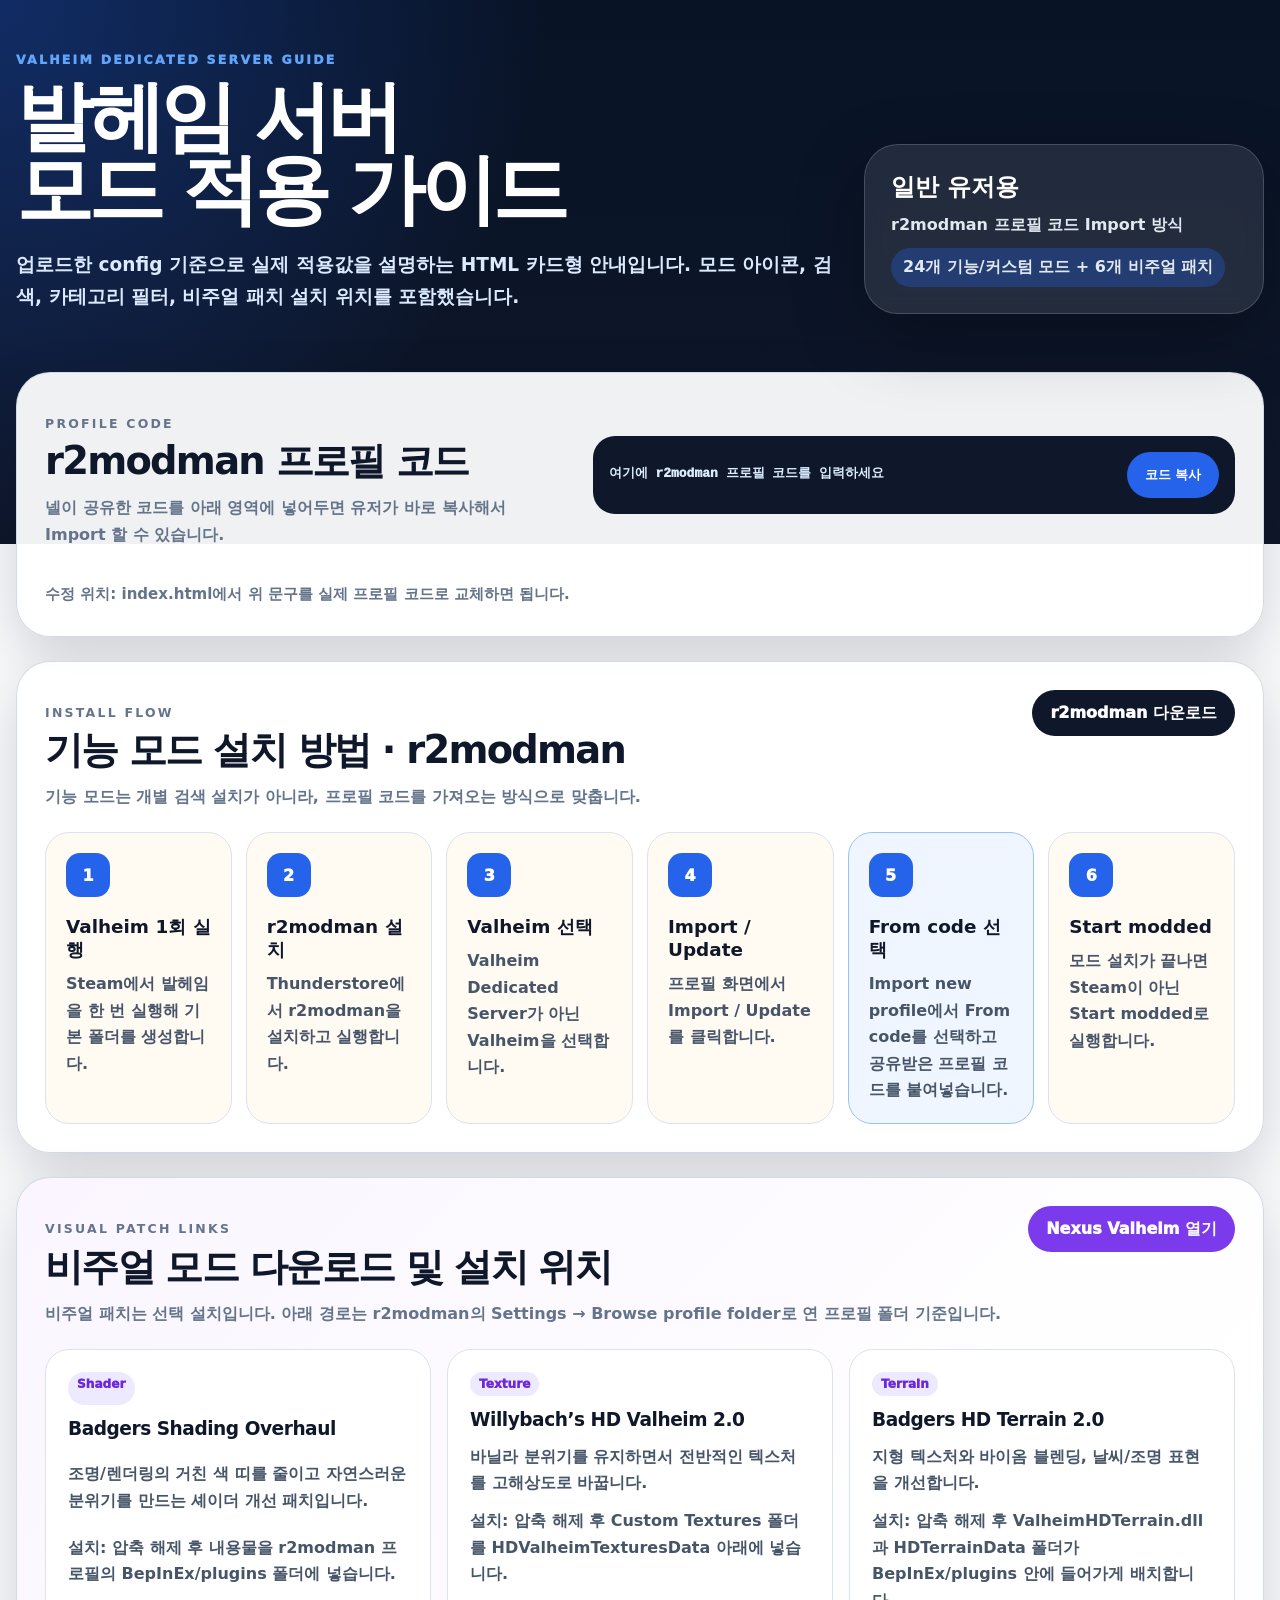
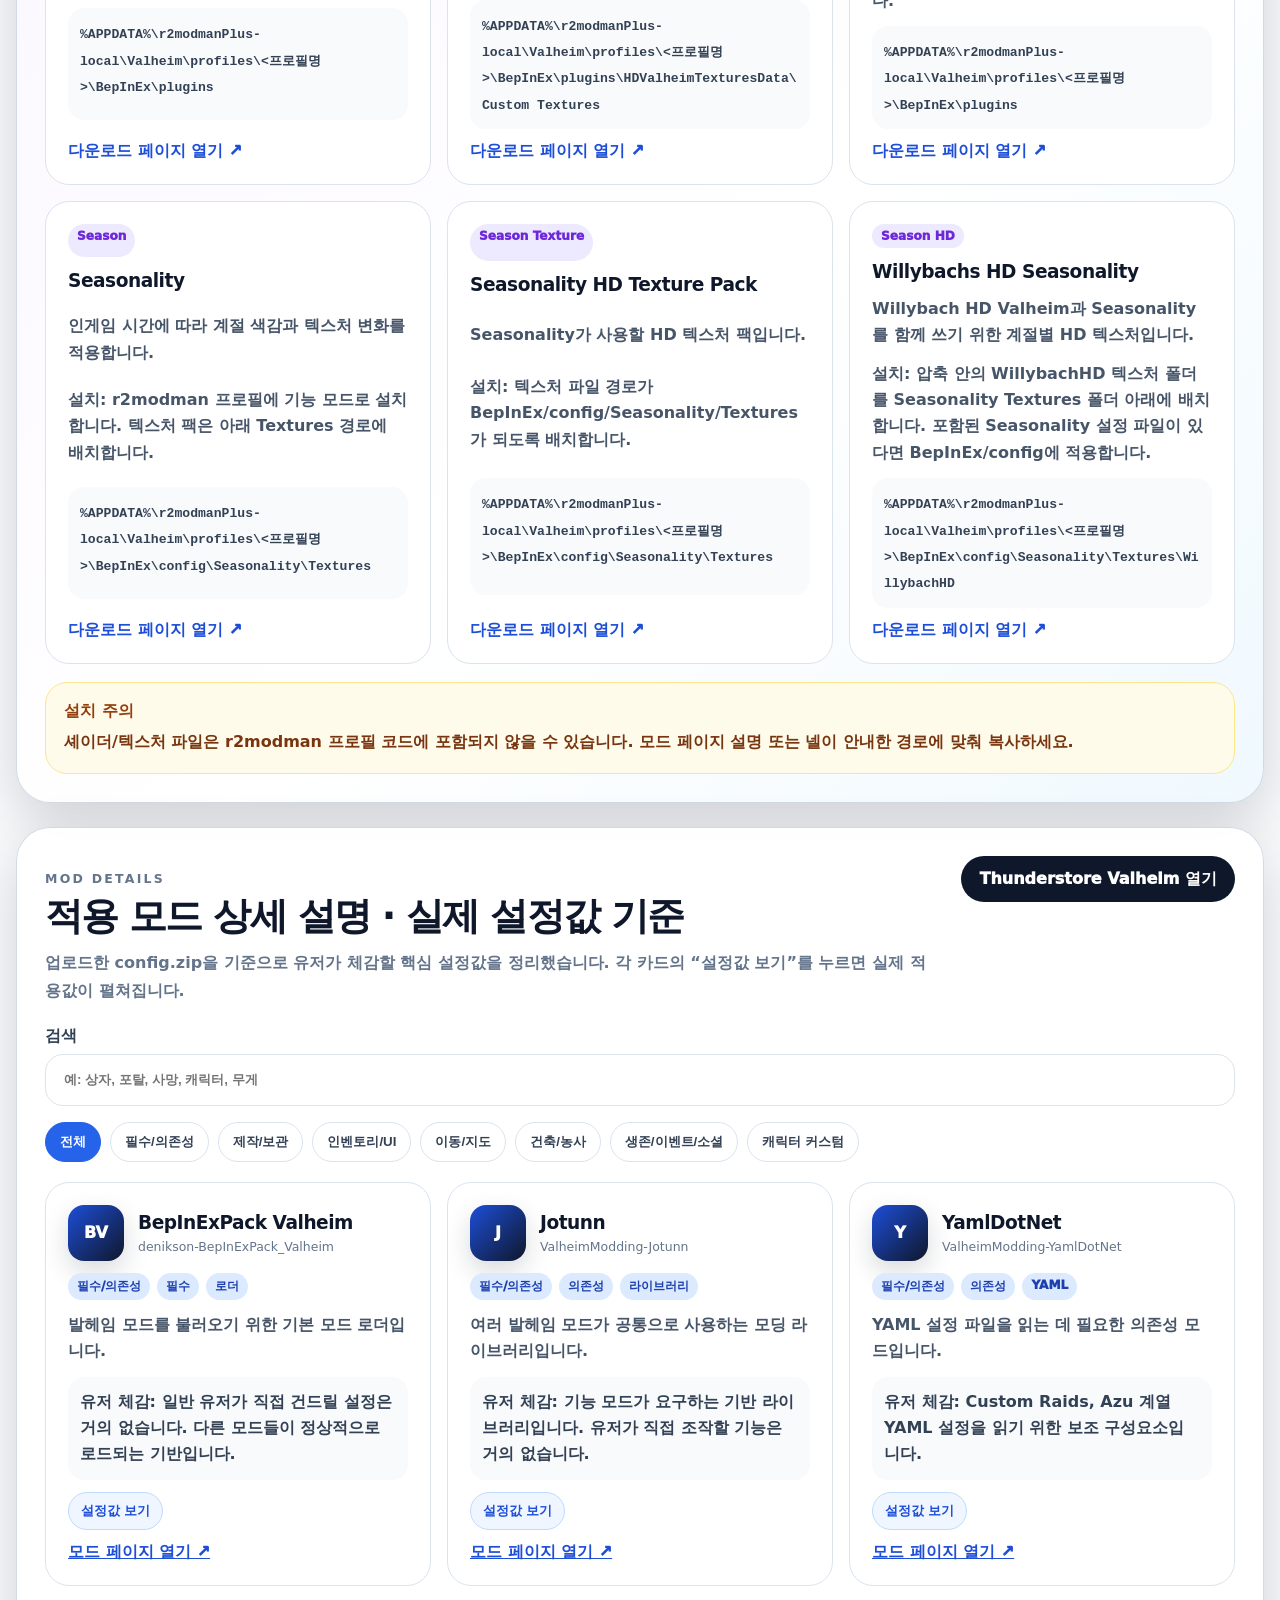
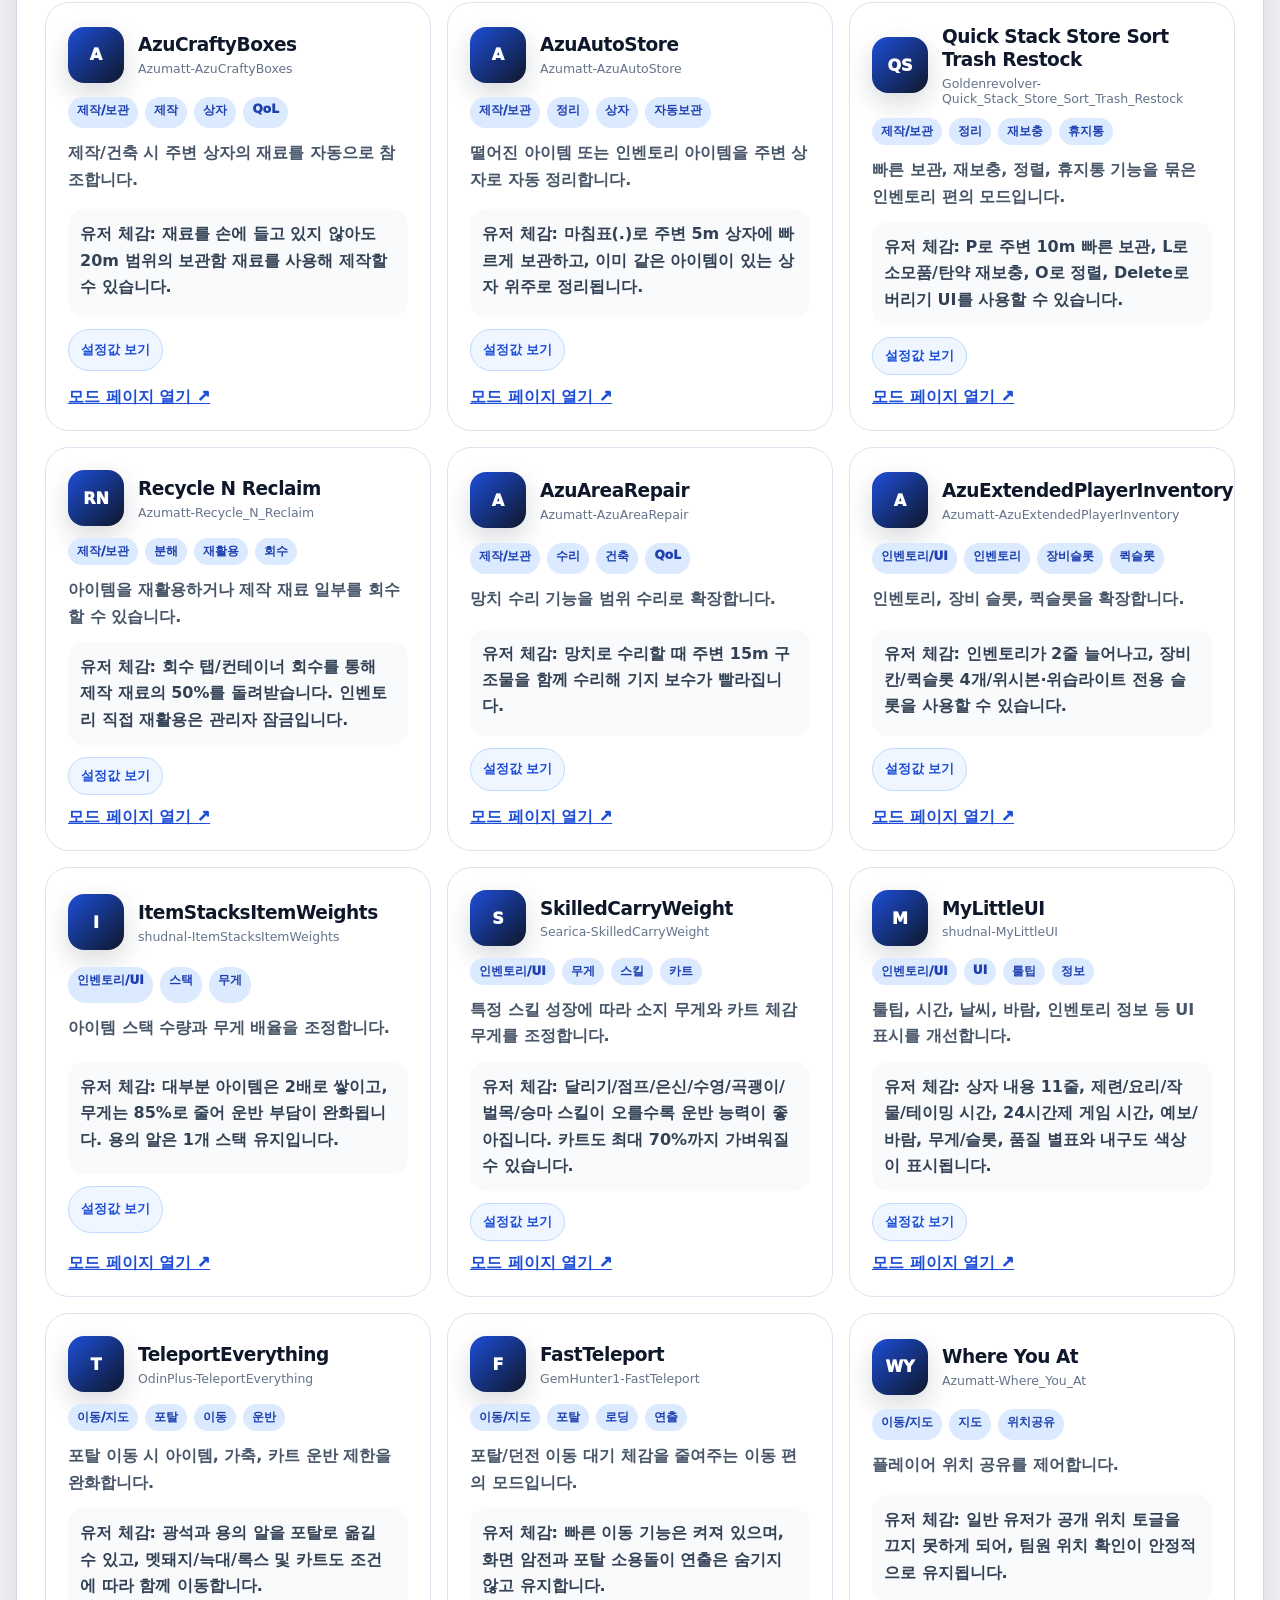
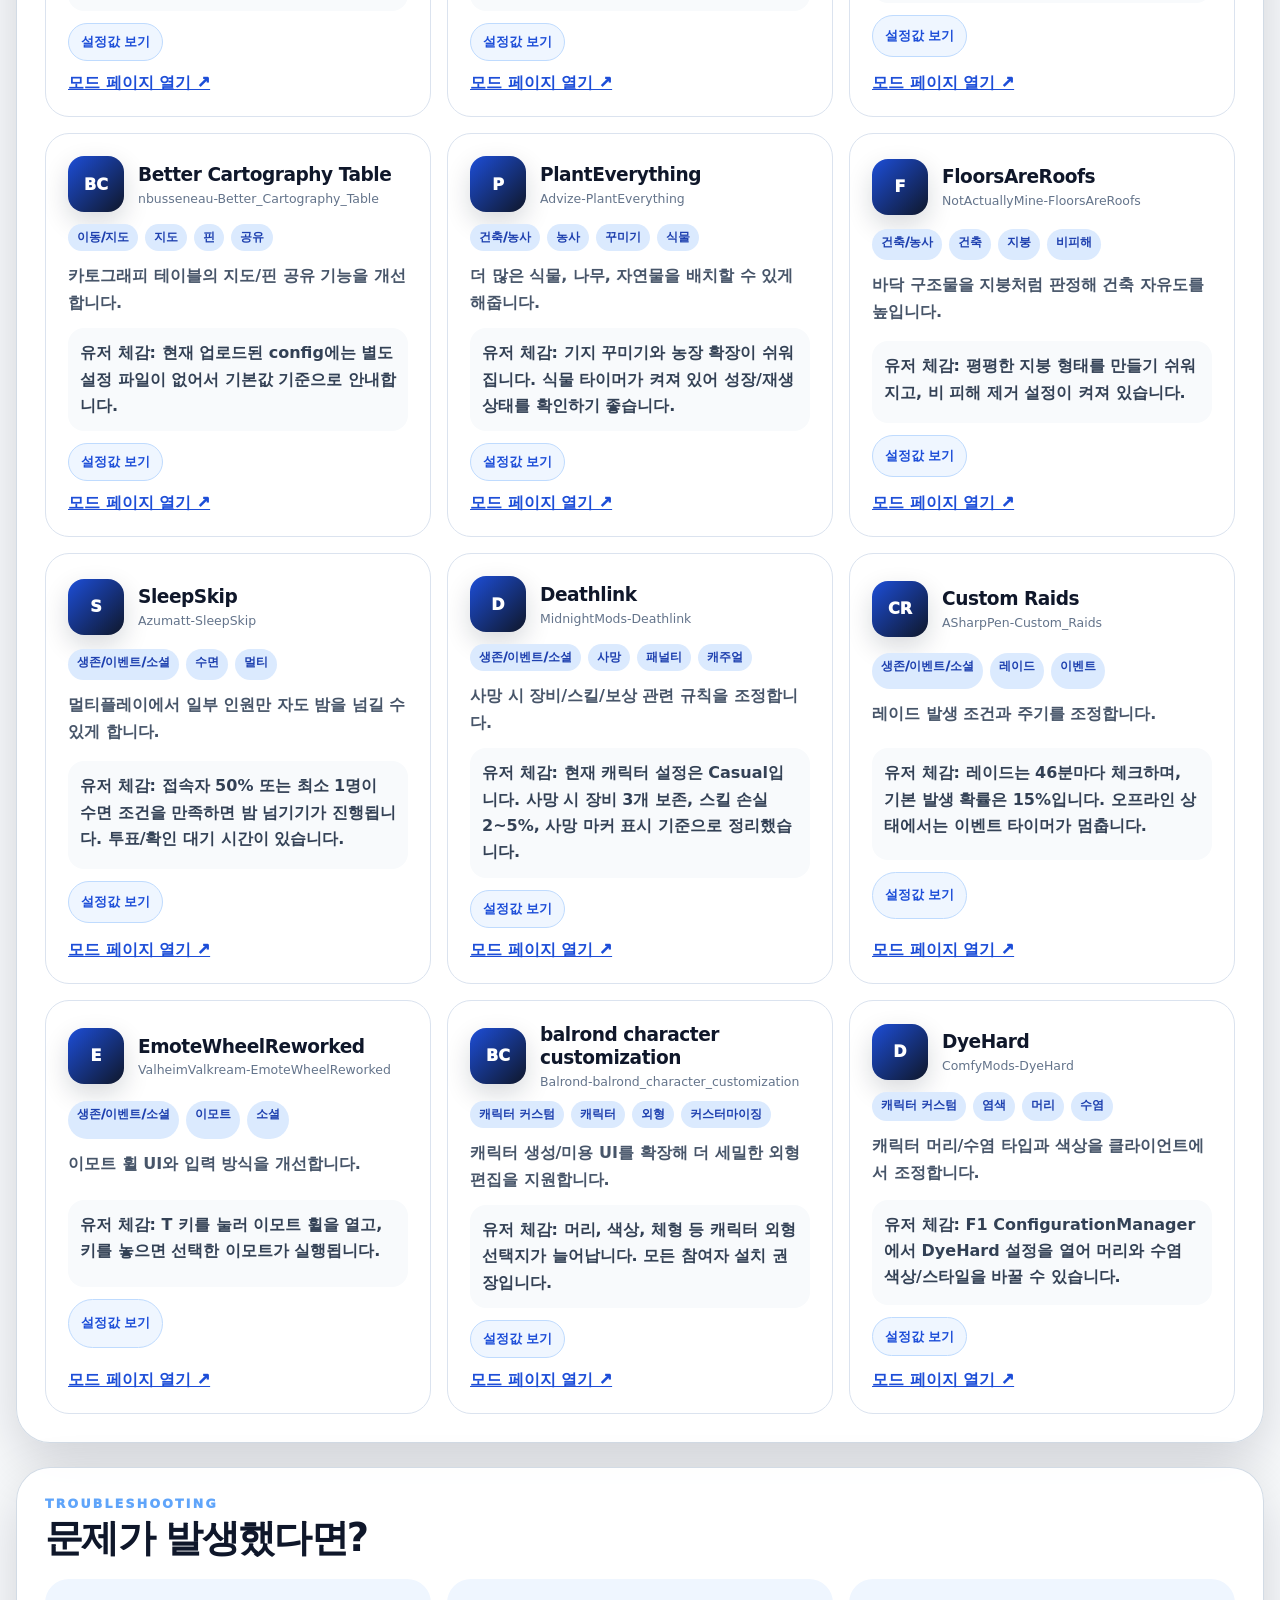
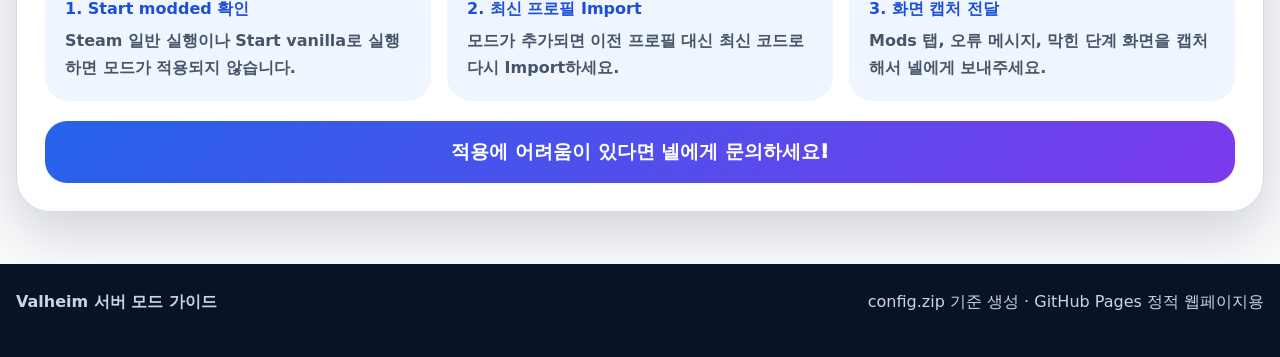
==== index.html @ 8ca9f3a4 "Add files via upload 모드 설명 내 아이콘 추가 + 실제 설정값 기반 설명 추가  비주얼 모드 추가 + 설명 수정" ====
<!doctype html>
<html lang="ko">
<head>
  <meta charset="utf-8" />
  <meta name="viewport" content="width=device-width, initial-scale=1" />
  <title>Valheim 서버 모드 가이드</title>
  <meta name="description" content="발헤임 서버 일반 유저용 r2modman 프로필 Import, 실제 설정값, 모드 설명 가이드" />
  <link rel="stylesheet" href="./styles.css?v=11" />
</head>
<body>
  <header class="hero">
    <div class="container hero__inner">
      <div>
        <p class="eyebrow">Valheim Dedicated Server Guide</p>
        <h1>발헤임 서버<br/>모드 적용 가이드</h1>
        <p class="hero__lead">업로드한 config 기준으로 실제 적용값을 설명하는 HTML 카드형 안내입니다. 모드 아이콘, 검색, 카테고리 필터, 비주얼 패치 설치 위치를 포함했습니다.</p>
      </div>
      <aside class="hero__panel">
        <strong>일반 유저용</strong>
        <span>r2modman 프로필 코드 Import 방식</span>
        <span class="hero__count">24개 기능/커스텀 모드 + 6개 비주얼 패치</span>
      </aside>
    </div>
  </header>

  <main class="container">
    <section class="profile-code section-card" id="profile">
      <div>
        <p class="section-kicker">Profile Code</p>
        <h2>r2modman 프로필 코드</h2>
        <p>넬이 공유한 코드를 아래 영역에 넣어두면 유저가 바로 복사해서 Import 할 수 있습니다.</p>
      </div>
      <div class="code-box">
        <code id="profileCode">여기에 r2modman 프로필 코드를 입력하세요</code>
        <button class="button" id="copyProfileCode" type="button">코드 복사</button>
      </div>
      <p class="hint">수정 위치: <strong>index.html</strong>에서 위 문구를 실제 프로필 코드로 교체하면 됩니다.</p>
    </section>

    <section class="section-card">
      <div class="section-head">
        <div>
          <p class="section-kicker">Install Flow</p>
          <h2>기능 모드 설치 방법 · r2modman</h2>
          <p>기능 모드는 개별 검색 설치가 아니라, 프로필 코드를 가져오는 방식으로 맞춥니다.</p>
        </div>
        <a class="button button--dark" href="https://thunderstore.io/package/ebkr/r2modman/" target="_blank" rel="noreferrer">r2modman 다운로드</a>
      </div>
      <div class="step-grid">
        <article class="step-card"><span>1</span><h3>Valheim 1회 실행</h3><p>Steam에서 발헤임을 한 번 실행해 기본 폴더를 생성합니다.</p></article>
        <article class="step-card"><span>2</span><h3>r2modman 설치</h3><p>Thunderstore에서 r2modman을 설치하고 실행합니다.</p></article>
        <article class="step-card"><span>3</span><h3>Valheim 선택</h3><p>Valheim Dedicated Server가 아닌 Valheim을 선택합니다.</p></article>
        <article class="step-card"><span>4</span><h3>Import / Update</h3><p>프로필 화면에서 Import / Update를 클릭합니다.</p></article>
        <article class="step-card step-card--accent"><span>5</span><h3>From code 선택</h3><p>Import new profile에서 From code를 선택하고 공유받은 프로필 코드를 붙여넣습니다.</p></article>
        <article class="step-card"><span>6</span><h3>Start modded</h3><p>모드 설치가 끝나면 Steam이 아닌 Start modded로 실행합니다.</p></article>
      </div>
    </section>

    <section class="section-card visual-section" id="visuals">
      <div class="section-head">
        <div>
          <p class="section-kicker">Visual Patch Links</p>
          <h2>비주얼 모드 다운로드 및 설치 위치</h2>
          <p>비주얼 패치는 선택 설치입니다. 아래 경로는 r2modman의 <strong>Settings → Browse profile folder</strong>로 연 프로필 폴더 기준입니다.</p>
        </div>
        <a class="button button--nexus" href="https://www.nexusmods.com/valheim" target="_blank" rel="noreferrer">Nexus Valheim 열기</a>
      </div>
      <div class="visual-grid" id="visualGrid"></div>
      <div class="notice">
        <strong>설치 주의</strong>
        <p>셰이더/텍스처 파일은 r2modman 프로필 코드에 포함되지 않을 수 있습니다. 모드 페이지 설명 또는 넬이 안내한 경로에 맞춰 복사하세요.</p>
      </div>
    </section>

    <section class="section-card" id="mods">
      <div class="section-head">
        <div>
          <p class="section-kicker">Mod Details</p>
          <h2>적용 모드 상세 설명 · 실제 설정값 기준</h2>
          <p>업로드한 config.zip을 기준으로 유저가 체감할 핵심 설정값을 정리했습니다. 각 카드의 “설정값 보기”를 누르면 실제 적용값이 펼쳐집니다.</p>
        </div>
        <a class="button button--dark" href="https://thunderstore.io/c/valheim/" target="_blank" rel="noreferrer">Thunderstore Valheim 열기</a>
      </div>

      <div class="toolbar">
        <label class="search">
          <span>검색</span>
          <input id="modSearch" type="search" placeholder="예: 상자, 포탈, 사망, 캐릭터, 무게" />
        </label>
        <div class="category-tabs" id="categoryTabs"></div>
      </div>

      <div class="mod-grid" id="modGrid"></div>
      <p class="empty" id="emptyState" hidden>검색 결과가 없습니다.</p>
    </section>

    <section class="section-card help-section">
      <div>
        <p class="section-kicker">Troubleshooting</p>
        <h2>문제가 발생했다면?</h2>
      </div>
      <div class="help-grid">
        <article><strong>1. Start modded 확인</strong><span>Steam 일반 실행이나 Start vanilla로 실행하면 모드가 적용되지 않습니다.</span></article>
        <article><strong>2. 최신 프로필 Import</strong><span>모드가 추가되면 이전 프로필 대신 최신 코드로 다시 Import하세요.</span></article>
        <article><strong>3. 화면 캡처 전달</strong><span>Mods 탭, 오류 메시지, 막힌 단계 화면을 캡처해서 넬에게 보내주세요.</span></article>
      </div>
      <p class="contact">적용에 어려움이 있다면 넬에게 문의하세요!</p>
    </section>
  </main>

  <footer class="footer">
    <div class="container">
      <strong>Valheim 서버 모드 가이드</strong>
      <span>config.zip 기준 생성 · GitHub Pages 정적 웹페이지용</span>
    </div>
  </footer>

  <script>
    window.VALHEIM_MODS = [
  {
    "id": "denikson-BepInExPack_Valheim",
    "display": "BepInExPack Valheim",
    "category": "필수/의존성",
    "tags": [
      "필수",
      "로더"
    ],
    "iconUrl": "https://gcdn.thunderstore.io/live/repository/icons/denikson-BepInExPack_Valheim-5.4.2333.png.128x128_q95.png",
    "link": "https://thunderstore.io/c/valheim/p/denikson/BepInExPack_Valheim/",
    "desc": "발헤임 모드를 불러오기 위한 기본 모드 로더입니다.",
    "effect": "일반 유저가 직접 건드릴 설정은 거의 없습니다. 다른 모드들이 정상적으로 로드되는 기반입니다.",
    "settings": [
      [
        "설정 출처",
        "BepInEx.cfg"
      ],
      [
        "로그",
        "콘솔/디스크 로그 활성화"
      ],
      [
        "유저 안내",
        "프로필에 포함되어 있으면 별도 조작 불필요"
      ]
    ]
  },
  {
    "id": "ValheimModding-Jotunn",
    "display": "Jotunn",
    "category": "필수/의존성",
    "tags": [
      "의존성",
      "라이브러리"
    ],
    "iconUrl": "https://gcdn.thunderstore.io/live/repository/icons/ValheimModding-Jotunn-2.24.3.png.128x128_q95.png",
    "link": "https://thunderstore.io/c/valheim/p/ValheimModding/Jotunn/",
    "desc": "여러 발헤임 모드가 공통으로 사용하는 모딩 라이브러리입니다.",
    "effect": "기능 모드가 요구하는 기반 라이브러리입니다. 유저가 직접 조작할 기능은 거의 없습니다.",
    "settings": [
      [
        "설정 출처",
        "별도 주요 설정 없음"
      ],
      [
        "유저 안내",
        "프로필에 포함되어 있으면 그대로 유지"
      ]
    ]
  },
  {
    "id": "ValheimModding-YamlDotNet",
    "display": "YamlDotNet",
    "category": "필수/의존성",
    "tags": [
      "의존성",
      "YAML"
    ],
    "iconUrl": "https://gcdn.thunderstore.io/live/repository/icons/ValheimModding-YamlDotNet-16.3.1.png.128x128_q95.png",
    "link": "https://thunderstore.io/c/valheim/p/ValheimModding/YamlDotNet/",
    "desc": "YAML 설정 파일을 읽는 데 필요한 의존성 모드입니다.",
    "effect": "Custom Raids, Azu 계열 YAML 설정을 읽기 위한 보조 구성요소입니다.",
    "settings": [
      [
        "설정 출처",
        "별도 주요 설정 없음"
      ],
      [
        "유저 안내",
        "삭제하면 YAML 기반 모드가 깨질 수 있음"
      ]
    ]
  },
  {
    "id": "Azumatt-AzuCraftyBoxes",
    "display": "AzuCraftyBoxes",
    "category": "제작/보관",
    "tags": [
      "제작",
      "상자",
      "QoL"
    ],
    "iconUrl": "https://gcdn.thunderstore.io/live/repository/icons/Azumatt-AzuCraftyBoxes-1.8.14.png.128x128_q95.png",
    "link": "https://thunderstore.io/c/valheim/p/Azumatt/AzuCraftyBoxes/",
    "desc": "제작/건축 시 주변 상자의 재료를 자동으로 참조합니다.",
    "effect": "재료를 손에 들고 있지 않아도 20m 범위의 보관함 재료를 사용해 제작할 수 있습니다.",
    "settings": [
      [
        "설정 출처",
        "Azumatt.AzuCraftyBoxes.cfg / .yml"
      ],
      [
        "서버 설정 잠금",
        "On"
      ],
      [
        "모드 활성화",
        "On"
      ],
      [
        "상자 참조 범위",
        "Container Range = 20"
      ],
      [
        "재료 1개 남기기",
        "Leave One Item = On"
      ],
      [
        "재료 끌어오기 방지 토글",
        "Alt + O"
      ],
      [
        "Fill All 보조키",
        "LeftShift"
      ]
    ]
  },
  {
    "id": "Azumatt-AzuAutoStore",
    "display": "AzuAutoStore",
    "category": "제작/보관",
    "tags": [
      "정리",
      "상자",
      "자동보관"
    ],
    "iconUrl": "https://gcdn.thunderstore.io/live/repository/icons/Azumatt-AzuAutoStore-3.0.14.png.128x128_q95.png",
    "link": "https://thunderstore.io/c/valheim/p/Azumatt/AzuAutoStore/",
    "desc": "떨어진 아이템 또는 인벤토리 아이템을 주변 상자로 자동 정리합니다.",
    "effect": "마침표(.)로 주변 5m 상자에 빠르게 보관하고, 이미 같은 아이템이 있는 상자 위주로 정리됩니다.",
    "settings": [
      [
        "설정 출처",
        "Azumatt.AzuAutoStore.cfg / .yml"
      ],
      [
        "서버 설정 잠금",
        "On"
      ],
      [
        "드롭 아이템 자동 수집",
        "Chests Pickup From Ground = On"
      ],
      [
        "기존 아이템 있는 상자 기준",
        "Must Have Existing Item To Pull = On"
      ],
      [
        "수동 보관 범위",
        "Player Range = 5"
      ],
      [
        "기본 상자 범위",
        "Fallback Range = 10"
      ],
      [
        "핫바/퀵슬롯 제외",
        "둘 다 On"
      ],
      [
        "자동 체크 주기",
        "10초"
      ],
      [
        "전체 보관 단축키",
        "Period(.)"
      ],
      [
        "단일 아이템 보관",
        "Mouse2"
      ],
      [
        "보관 일시정지",
        "Shift + Period"
      ],
      [
        "상자 검색 보조키",
        "Y"
      ],
      [
        "즐겨찾기 보조키",
        "Z"
      ]
    ]
  },
  {
    "id": "Goldenrevolver-Quick_Stack_Store_Sort_Trash_Restock",
    "display": "Quick Stack Store Sort Trash Restock",
    "category": "제작/보관",
    "tags": [
      "정리",
      "재보충",
      "휴지통"
    ],
    "link": "https://thunderstore.io/c/valheim/p/Goldenrevolver/Quick_Stack_Store_Sort_Trash_Restock/",
    "desc": "빠른 보관, 재보충, 정렬, 휴지통 기능을 묶은 인벤토리 편의 모드입니다.",
    "effect": "P로 주변 10m 빠른 보관, L로 소모품/탄약 재보충, O로 정렬, Delete로 버리기 UI를 사용할 수 있습니다.",
    "settings": [
      [
        "설정 출처",
        "goldenrevolver.quick_stack_store.cfg"
      ],
      [
        "빠른 보관 범위",
        "QuickStackToNearbyRange = 10"
      ],
      [
        "빠른 보관 단축키",
        "P"
      ],
      [
        "핫바 보관 제외",
        "QuickStackIncludesHotkeyBar = false"
      ],
      [
        "재보충 범위",
        "RestockFromNearbyRange = 10"
      ],
      [
        "재보충 단축키",
        "L"
      ],
      [
        "재보충 대상",
        "탄약/소모품만"
      ],
      [
        "정렬 단축키",
        "O"
      ],
      [
        "정렬 기준",
        "Type / 오름차순"
      ],
      [
        "휴지통 UI",
        "On"
      ],
      [
        "휴지통 키",
        "Delete"
      ],
      [
        "Quick Trash 확인창",
        "On"
      ]
    ]
  },
  {
    "id": "Azumatt-Recycle_N_Reclaim",
    "display": "Recycle N Reclaim",
    "category": "제작/보관",
    "tags": [
      "분해",
      "재활용",
      "회수"
    ],
    "iconUrl": "https://gcdn.thunderstore.io/live/repository/icons/Azumatt-Recycle_N_Reclaim-1.3.14.png.128x128_q95.png",
    "link": "https://thunderstore.io/c/valheim/p/Azumatt/Recycle_N_Reclaim/",
    "desc": "아이템을 재활용하거나 제작 재료 일부를 회수할 수 있습니다.",
    "effect": "회수 탭/컨테이너 회수를 통해 제작 재료의 50%를 돌려받습니다. 인벤토리 직접 재활용은 관리자 잠금입니다.",
    "settings": [
      [
        "설정 출처",
        "Azumatt.Recycle_N_Reclaim.cfg / ExcludeLists.yml"
      ],
      [
        "인벤토리 재활용",
        "Enabled = On / Lock to Admin = On"
      ],
      [
        "회수율",
        "RecyclingRate = 0.5"
      ],
      [
        "정확한 제작대 필요",
        "RequireExactCraftingStationForRecycling = On"
      ],
      [
        "알 수 없는 레시피 회수",
        "Off"
      ],
      [
        "최소 1개 자원 반환",
        "On"
      ],
      [
        "장비/핫바 보호",
        "Hide equipped items / Ignore hotbar = On"
      ],
      [
        "되돌리기",
        "Ctrl + Z, 20초"
      ]
    ]
  },
  {
    "id": "Azumatt-AzuAreaRepair",
    "display": "AzuAreaRepair",
    "category": "제작/보관",
    "tags": [
      "수리",
      "건축",
      "QoL"
    ],
    "iconUrl": "https://gcdn.thunderstore.io/live/repository/icons/Azumatt-AzuAreaRepair-1.1.6.png.128x128_q95.png",
    "link": "https://thunderstore.io/c/valheim/p/Azumatt/AzuAreaRepair/",
    "desc": "망치 수리 기능을 범위 수리로 확장합니다.",
    "effect": "망치로 수리할 때 주변 15m 구조물을 함께 수리해 기지 보수가 빨라집니다.",
    "settings": [
      [
        "설정 출처",
        "Azumatt.AzuAreaRepair.cfg"
      ],
      [
        "서버 설정 잠금",
        "On"
      ],
      [
        "범위 수리",
        "On"
      ],
      [
        "수리 반경",
        "15m"
      ]
    ]
  },
  {
    "id": "Azumatt-AzuExtendedPlayerInventory",
    "display": "AzuExtendedPlayerInventory",
    "category": "인벤토리/UI",
    "tags": [
      "인벤토리",
      "장비슬롯",
      "퀵슬롯"
    ],
    "iconUrl": "https://gcdn.thunderstore.io/live/repository/icons/Azumatt-AzuExtendedPlayerInventory-2.4.1.png.128x128_q95.png",
    "link": "https://thunderstore.io/c/valheim/p/Azumatt/AzuExtendedPlayerInventory/",
    "desc": "인벤토리, 장비 슬롯, 퀵슬롯을 확장합니다.",
    "effect": "인벤토리가 2줄 늘어나고, 장비칸/퀵슬롯 4개/위시본·위습라이트 전용 슬롯을 사용할 수 있습니다.",
    "settings": [
      [
        "설정 출처",
        "Azumatt.AzuExtendedPlayerInventory.cfg"
      ],
      [
        "추가 인벤토리 줄",
        "2줄"
      ],
      [
        "장비 전용 행",
        "On"
      ],
      [
        "장비 별도 패널",
        "On"
      ],
      [
        "자동 장착",
        "On"
      ],
      [
        "퀵슬롯",
        "4개 / HUD 표시 On"
      ],
      [
        "위시본 슬롯",
        "On"
      ],
      [
        "데미스터 슬롯",
        "On"
      ],
      [
        "퀵슬롯 키",
        "Alt+Z, Alt+X, Alt+C, Alt+V"
      ]
    ]
  },
  {
    "id": "shudnal-ItemStacksItemWeights",
    "display": "ItemStacksItemWeights",
    "category": "인벤토리/UI",
    "tags": [
      "스택",
      "무게"
    ],
    "link": "https://thunderstore.io/c/valheim/p/shudnal/ItemStacksItemWeights/",
    "desc": "아이템 스택 수량과 무게 배율을 조정합니다.",
    "effect": "대부분 아이템은 2배로 쌓이고, 무게는 85%로 줄어 운반 부담이 완화됩니다. 용의 알은 1개 스택 유지입니다.",
    "settings": [
      [
        "설정 출처",
        "shudnal.ItemStacksItemWeights.cfg / .yml"
      ],
      [
        "서버 설정 잠금",
        "true"
      ],
      [
        "전역 스택 배율",
        "2배"
      ],
      [
        "전역 무게 배율",
        "0.85배"
      ],
      [
        "용의 알 스택",
        "1개 유지"
      ],
      [
        "원래 스택 보기",
        "LeftAlt"
      ]
    ]
  },
  {
    "id": "Searica-SkilledCarryWeight",
    "display": "SkilledCarryWeight",
    "category": "인벤토리/UI",
    "tags": [
      "무게",
      "스킬",
      "카트"
    ],
    "link": "https://thunderstore.io/c/valheim/p/Searica/SkilledCarryWeight/",
    "desc": "특정 스킬 성장에 따라 소지 무게와 카트 체감 무게를 조정합니다.",
    "effect": "달리기/점프/은신/수영/곡괭이/벌목/승마 스킬이 오를수록 운반 능력이 좋아집니다. 카트도 최대 70%까지 가벼워질 수 있습니다.",
    "settings": [
      [
        "설정 출처",
        "Searica.Valheim.SkilledCarryWeight.cfg"
      ],
      [
        "적용 스킬",
        "Jump, Pickaxes, Ride, Run, Sneak, Swim, WoodCutting"
      ],
      [
        "스킬 계수",
        "0.25"
      ],
      [
        "카트 무게 영향",
        "On"
      ],
      [
        "카트 최대 감소",
        "70%"
      ],
      [
        "카트 최소 기준 무게",
        "300"
      ],
      [
        "Quick Cart 키",
        "G"
      ],
      [
        "카트 부착 거리",
        "5m"
      ]
    ]
  },
  {
    "id": "shudnal-MyLittleUI",
    "display": "MyLittleUI",
    "category": "인벤토리/UI",
    "tags": [
      "UI",
      "툴팁",
      "정보"
    ],
    "link": "https://thunderstore.io/c/valheim/p/shudnal/MyLittleUI/",
    "desc": "툴팁, 시간, 날씨, 바람, 인벤토리 정보 등 UI 표시를 개선합니다.",
    "effect": "상자 내용 11줄, 제련/요리/작물/테이밍 시간, 24시간제 게임 시간, 예보/바람, 무게/슬롯, 품질 별표와 내구도 색상이 표시됩니다.",
    "settings": [
      [
        "설정 출처",
        "shudnal.MyLittleUI.cfg"
      ],
      [
        "서버 설정 잠금",
        "true"
      ],
      [
        "상자 이름/내용 표시",
        "On / 11줄"
      ],
      [
        "제련기 정보",
        "예상 시간, 연료, 대기열 표시"
      ],
      [
        "작물/벌통/요리/테이밍",
        "진행 정보 표시"
      ],
      [
        "시간 표시",
        "게임 시간 24h"
      ],
      [
        "예보/바람 표시",
        "On"
      ],
      [
        "인벤토리 정보",
        "현재 무게/슬롯 표시"
      ],
      [
        "아이템 품질",
        "★ 표시"
      ],
      [
        "수리",
        "홀드 수리 On"
      ]
    ]
  },
  {
    "id": "OdinPlus-TeleportEverything",
    "display": "TeleportEverything",
    "category": "이동/지도",
    "tags": [
      "포탈",
      "이동",
      "운반"
    ],
    "link": "https://thunderstore.io/c/valheim/p/OdinPlus/TeleportEverything/",
    "desc": "포탈 이동 시 아이템, 가축, 카트 운반 제한을 완화합니다.",
    "effect": "광석과 용의 알을 포탈로 옮길 수 있고, 멧돼지/늑대/록스 및 카트도 조건에 따라 함께 이동합니다.",
    "settings": [
      [
        "설정 출처",
        "com.kpro.TeleportEverything.cfg"
      ],
      [
        "모드 활성화",
        "true"
      ],
      [
        "서버 설정 강제",
        "true"
      ],
      [
        "포탈 활성 범위",
        "5m"
      ],
      [
        "운반 탐색 반경",
        "10m"
      ],
      [
        "운반 대상",
        "멧돼지, 늑대, 록스"
      ],
      [
        "카트 이동",
        "Enabled"
      ],
      [
        "광석 이동",
        "true"
      ],
      [
        "용의 알 이동",
        "true"
      ],
      [
        "운반 비용",
        "10 / 용의 알은 비용 제외"
      ]
    ]
  },
  {
    "id": "GemHunter1-FastTeleport",
    "display": "FastTeleport",
    "category": "이동/지도",
    "tags": [
      "포탈",
      "로딩",
      "연출"
    ],
    "link": "https://thunderstore.io/c/valheim/p/GemHunter1/FastTeleport/",
    "desc": "포탈/던전 이동 대기 체감을 줄여주는 이동 편의 모드입니다.",
    "effect": "빠른 이동 기능은 켜져 있으며, 화면 암전과 포탈 소용돌이 연출은 숨기지 않고 유지합니다.",
    "settings": [
      [
        "설정 출처",
        "GemHunter1.FastTeleport.cfg"
      ],
      [
        "모드 활성화",
        "true"
      ],
      [
        "카메라 암전 제거",
        "false"
      ],
      [
        "포탈 소용돌이 숨김",
        "false"
      ]
    ]
  },
  {
    "id": "Azumatt-Where_You_At",
    "display": "Where You At",
    "category": "이동/지도",
    "tags": [
      "지도",
      "위치공유"
    ],
    "link": "https://thunderstore.io/c/valheim/p/Azumatt/Where_You_At/",
    "desc": "플레이어 위치 공유를 제어합니다.",
    "effect": "일반 유저가 공개 위치 토글을 끄지 못하게 되어, 팀원 위치 확인이 안정적으로 유지됩니다.",
    "settings": [
      [
        "설정 출처",
        "Azumatt.WhereYouAt.cfg"
      ],
      [
        "서버 설정 잠금",
        "On"
      ],
      [
        "공개 토글 방지",
        "On"
      ],
      [
        "관리자 예외",
        "On"
      ],
      [
        "와드 안에서 끄기",
        "Off"
      ]
    ]
  },
  {
    "id": "nbusseneau-Better_Cartography_Table",
    "display": "Better Cartography Table",
    "category": "이동/지도",
    "tags": [
      "지도",
      "핀",
      "공유"
    ],
    "link": "https://thunderstore.io/c/valheim/p/nbusseneau/Better_Cartography_Table/",
    "desc": "카토그래피 테이블의 지도/핀 공유 기능을 개선합니다.",
    "effect": "현재 업로드된 config에는 별도 설정 파일이 없어서 기본값 기준으로 안내합니다.",
    "settings": [
      [
        "설정 출처",
        "config.zip에 별도 파일 없음"
      ],
      [
        "적용 방식",
        "프로필 포함 / 기본 설정 사용"
      ],
      [
        "유저 안내",
        "지도 공유 관련 기능은 서버에서 테스트 후 필요 시 설정 추가"
      ]
    ]
  },
  {
    "id": "Advize-PlantEverything",
    "display": "PlantEverything",
    "category": "건축/농사",
    "tags": [
      "농사",
      "꾸미기",
      "식물"
    ],
    "link": "https://thunderstore.io/c/valheim/p/Advize/PlantEverything/",
    "desc": "더 많은 식물, 나무, 자연물을 배치할 수 있게 해줍니다.",
    "effect": "기지 꾸미기와 농장 확장이 쉬워집니다. 식물 타이머가 켜져 있어 성장/재생 상태를 확인하기 좋습니다.",
    "settings": [
      [
        "설정 출처",
        "advize.PlantEverything.cfg"
      ],
      [
        "서버 설정 잠금",
        "true"
      ],
      [
        "기타 식물/잔해",
        "EnableMiscFlora = true / EnableDebris = true"
      ],
      [
        "추가 자원",
        "false"
      ],
      [
        "어디든 설치",
        "false"
      ],
      [
        "바이옴 강제",
        "EnforceBiomes = false / Vanilla = true"
      ],
      [
        "보호 필요",
        "PlantsRequireShielding = true"
      ],
      [
        "적 공격 대상",
        "Crops/Pieces = true"
      ],
      [
        "타이머 표시",
        "Pickable/Plant Timers = true"
      ],
      [
        "작물 성장 시간",
        "4000~5000초"
      ],
      [
        "나무 성장 시간",
        "대부분 3000초"
      ]
    ]
  },
  {
    "id": "NotActuallyMine-FloorsAreRoofs",
    "display": "FloorsAreRoofs",
    "category": "건축/농사",
    "tags": [
      "건축",
      "지붕",
      "비피해"
    ],
    "link": "https://thunderstore.io/c/valheim/p/NotActuallyMine/FloorsAreRoofs/",
    "desc": "바닥 구조물을 지붕처럼 판정해 건축 자유도를 높입니다.",
    "effect": "평평한 지붕 형태를 만들기 쉬워지고, 비 피해 제거 설정이 켜져 있습니다.",
    "settings": [
      [
        "설정 출처",
        "bonesbro.val.floorsareroofs.cfg"
      ],
      [
        "비 피해 제거",
        "RemoveRainDamage = true"
      ]
    ]
  },
  {
    "id": "Azumatt-SleepSkip",
    "display": "SleepSkip",
    "category": "생존/이벤트/소셜",
    "tags": [
      "수면",
      "멀티"
    ],
    "link": "https://thunderstore.io/c/valheim/p/Azumatt/SleepSkip/",
    "desc": "멀티플레이에서 일부 인원만 자도 밤을 넘길 수 있게 합니다.",
    "effect": "접속자 50% 또는 최소 1명이 수면 조건을 만족하면 밤 넘기기가 진행됩니다. 투표/확인 대기 시간이 있습니다.",
    "settings": [
      [
        "설정 출처",
        "Azumatt.SleepSkip.cfg"
      ],
      [
        "서버 설정 잠금",
        "On"
      ],
      [
        "필요 비율",
        "50%"
      ],
      [
        "최소 필요 인원",
        "1명"
      ],
      [
        "경고 시간",
        "15초"
      ],
      [
        "투표 제한 시간",
        "45초"
      ],
      [
        "수면 쿨다운",
        "0초"
      ],
      [
        "팝업 자동 선택",
        "Ask"
      ]
    ]
  },
  {
    "id": "MidnightMods-Deathlink",
    "display": "Deathlink",
    "category": "생존/이벤트/소셜",
    "tags": [
      "사망",
      "패널티",
      "캐주얼"
    ],
    "link": "https://thunderstore.io/c/valheim/p/MidnightMods/Deathlink/",
    "desc": "사망 시 장비/스킬/보상 관련 규칙을 조정합니다.",
    "effect": "현재 캐릭터 설정은 Casual입니다. 사망 시 장비 3개 보존, 스킬 손실 2~5%, 사망 마커 표시 기준으로 정리했습니다.",
    "settings": [
      [
        "설정 출처",
        "MidnightsFX.Deathlink.cfg / Deathlink/*.yaml"
      ],
      [
        "현재 선택지",
        "Casual"
      ],
      [
        "장비 보존",
        "minEquipmentKept = 3 / maxEquipmentKept = 3"
      ],
      [
        "스킬 손실",
        "2% ~ 5%"
      ],
      [
        "음식 손실",
        "true"
      ],
      [
        "아이템 처리",
        "DeathlinkBased / 보존 아이템은 Tombstone"
      ],
      [
        "사망 마커",
        "true"
      ],
      [
        "킬 스킬 보상",
        "일반 5 / 보스 20"
      ],
      [
        "제작/채집/건축 보상",
        "0.8 / 0.1 / 0.5"
      ]
    ]
  },
  {
    "id": "ASharpPen-Custom_Raids",
    "display": "Custom Raids",
    "category": "생존/이벤트/소셜",
    "tags": [
      "레이드",
      "이벤트"
    ],
    "link": "https://thunderstore.io/c/valheim/p/ASharpPen/Custom_Raids/",
    "desc": "레이드 발생 조건과 주기를 조정합니다.",
    "effect": "레이드는 46분마다 체크하며, 기본 발생 확률은 15%입니다. 오프라인 상태에서는 이벤트 타이머가 멈춥니다.",
    "settings": [
      [
        "설정 출처",
        "custom_raids.cfg / supplemental cfg"
      ],
      [
        "기존 레이드 제거",
        "false"
      ],
      [
        "동명 이벤트 덮어쓰기",
        "true"
      ],
      [
        "레이드 체크 간격",
        "46분"
      ],
      [
        "레이드 확률",
        "15%"
      ],
      [
        "개별 레이드 체크",
        "false"
      ],
      [
        "최소 레이드 간격",
        "46분"
      ],
      [
        "오프라인 타이머 정지",
        "true"
      ],
      [
        "DeathsquitoSeason",
        "Enabled = false"
      ],
      [
        "Ragnarok",
        "Enabled = false"
      ]
    ]
  },
  {
    "id": "ValheimValkream-EmoteWheelReworked",
    "display": "EmoteWheelReworked",
    "category": "생존/이벤트/소셜",
    "tags": [
      "이모트",
      "소셜"
    ],
    "link": "https://thunderstore.io/c/valheim/p/ValheimValkream/EmoteWheelReworked/",
    "desc": "이모트 휠 UI와 입력 방식을 개선합니다.",
    "effect": "T 키를 눌러 이모트 휠을 열고, 키를 놓으면 선택한 이모트가 실행됩니다.",
    "settings": [
      [
        "설정 출처",
        "dzk.valheim.emotewheelreworked.cfg"
      ],
      [
        "모드 활성화",
        "true"
      ],
      [
        "단축키",
        "T"
      ],
      [
        "키 놓을 때 실행",
        "true"
      ],
      [
        "클릭 실행",
        "false"
      ],
      [
        "UI 크기",
        "0.75"
      ],
      [
        "강조 색상",
        "FFD100FF"
      ],
      [
        "게임패드 키",
        "JoystickButton2"
      ]
    ]
  },
  {
    "id": "Balrond-balrond_character_customization",
    "display": "balrond character customization",
    "category": "캐릭터 커스텀",
    "tags": [
      "캐릭터",
      "외형",
      "커스터마이징"
    ],
    "link": "https://thunderstore.io/c/valheim/p/Balrond/balrond_character_customization/",
    "desc": "캐릭터 생성/미용 UI를 확장해 더 세밀한 외형 편집을 지원합니다.",
    "effect": "머리, 색상, 체형 등 캐릭터 외형 선택지가 늘어납니다. 모든 참여자 설치 권장입니다.",
    "settings": [
      [
        "설정 출처",
        "config.zip에는 번역 파일만 포함"
      ],
      [
        "적용 방식",
        "프로필에 모드 추가"
      ],
      [
        "유저 안내",
        "외형 데이터 손상 방지를 위해 참여자 전원 설치 권장"
      ]
    ]
  },
  {
    "id": "ComfyMods-DyeHard",
    "display": "DyeHard",
    "category": "캐릭터 커스텀",
    "tags": [
      "염색",
      "머리",
      "수염"
    ],
    "iconUrl": "https://gcdn.thunderstore.io/live/repository/icons/ComfyMods-DyeHard-1.6.0.png.128x128_q95.png",
    "link": "https://thunderstore.io/c/valheim/p/ComfyMods/DyeHard/",
    "desc": "캐릭터 머리/수염 타입과 색상을 클라이언트에서 조정합니다.",
    "effect": "F1 ConfigurationManager에서 DyeHard 설정을 열어 머리와 수염 색상/스타일을 바꿀 수 있습니다.",
    "settings": [
      [
        "설정 출처",
        "config.zip에 별도 DyeHard cfg 없음"
      ],
      [
        "적용 방식",
        "프로필에 모드 추가"
      ],
      [
        "사용 방법",
        "F1 → ConfigurationManager → DyeHard"
      ],
      [
        "주의",
        "외형 표시용이며 플레이어 데이터 자체를 직접 변경하지 않는 방식"
      ]
    ]
  }
];
    window.VALHEIM_VISUALS = [
  {
    "name": "Badgers Shading Overhaul",
    "tag": "Shader",
    "link": "https://www.nexusmods.com/valheim/mods/2366",
    "desc": "조명/렌더링의 거친 색 띠를 줄이고 자연스러운 분위기를 만드는 셰이더 개선 패치입니다.",
    "install": "압축 해제 후 내용물을 r2modman 프로필의 BepInEx/plugins 폴더에 넣습니다.",
    "path": "%APPDATA%\\r2modmanPlus-local\\Valheim\\profiles\\<프로필명>\\BepInEx\\plugins"
  },
  {
    "name": "Willybach’s HD Valheim 2.0",
    "tag": "Texture",
    "link": "https://www.nexusmods.com/valheim/mods/1030",
    "desc": "바닐라 분위기를 유지하면서 전반적인 텍스처를 고해상도로 바꿉니다.",
    "install": "압축 해제 후 Custom Textures 폴더를 HDValheimTexturesData 아래에 넣습니다.",
    "path": "%APPDATA%\\r2modmanPlus-local\\Valheim\\profiles\\<프로필명>\\BepInEx\\plugins\\HDValheimTexturesData\\Custom Textures"
  },
  {
    "name": "Badgers HD Terrain 2.0",
    "tag": "Terrain",
    "link": "https://www.nexusmods.com/valheim/mods/2887",
    "desc": "지형 텍스처와 바이옴 블렌딩, 날씨/조명 표현을 개선합니다.",
    "install": "압축 해제 후 ValheimHDTerrain.dll과 HDTerrainData 폴더가 BepInEx/plugins 안에 들어가게 배치합니다.",
    "path": "%APPDATA%\\r2modmanPlus-local\\Valheim\\profiles\\<프로필명>\\BepInEx\\plugins"
  },
  {
    "name": "Seasonality",
    "tag": "Season",
    "link": "https://thunderstore.io/c/valheim/p/RustyMods/Seasonality/",
    "desc": "인게임 시간에 따라 계절 색감과 텍스처 변화를 적용합니다.",
    "install": "r2modman 프로필에 기능 모드로 설치합니다. 텍스처 팩은 아래 Textures 경로에 배치합니다.",
    "path": "%APPDATA%\\r2modmanPlus-local\\Valheim\\profiles\\<프로필명>\\BepInEx\\config\\Seasonality\\Textures"
  },
  {
    "name": "Seasonality HD Texture Pack",
    "tag": "Season Texture",
    "link": "https://thunderstore.io/c/valheim/p/RustyMods/Seasonality_HD_Texture_Pack/",
    "desc": "Seasonality가 사용할 HD 텍스처 팩입니다.",
    "install": "텍스처 파일 경로가 BepInEx/config/Seasonality/Textures가 되도록 배치합니다.",
    "path": "%APPDATA%\\r2modmanPlus-local\\Valheim\\profiles\\<프로필명>\\BepInEx\\config\\Seasonality\\Textures"
  },
  {
    "name": "Willybachs HD Seasonality",
    "tag": "Season HD",
    "link": "https://www.nexusmods.com/valheim/mods/2635",
    "desc": "Willybach HD Valheim과 Seasonality를 함께 쓰기 위한 계절별 HD 텍스처입니다.",
    "install": "압축 안의 WillybachHD 텍스처 폴더를 Seasonality Textures 폴더 아래에 배치합니다. 포함된 Seasonality 설정 파일이 있다면 BepInEx/config에 적용합니다.",
    "path": "%APPDATA%\\r2modmanPlus-local\\Valheim\\profiles\\<프로필명>\\BepInEx\\config\\Seasonality\\Textures\\WillybachHD"
  }
];
  </script>
  <script src="./script.js?v=11" defer></script>
</body>
</html>
---- styles.css ----
:root{--bg:#081326;--text:#0f172a;--muted:#64748b;--line:#dbe3ef;--blue:#2563eb;--violet:#7c3aed;--emerald:#059669;--amber:#f59e0b;--radius:24px;--radius-lg:34px;--shadow:0 20px 55px rgba(2,6,23,.16)}*{box-sizing:border-box}html{scroll-behavior:smooth}body{margin:0;font-family:ui-sans-serif,system-ui,-apple-system,BlinkMacSystemFont,"Apple SD Gothic Neo","Noto Sans KR","Segoe UI",sans-serif;color:var(--text);background:radial-gradient(circle at top left,rgba(37,99,235,.32),transparent 34rem),linear-gradient(180deg,#081326 0,#0f172a 34rem,#f8fafc 34rem)}a{color:inherit}.container{width:min(1500px,calc(100% - 32px));margin:0 auto}.hero{padding:52px 0 36px;color:#fff}.hero__inner{display:grid;grid-template-columns:minmax(0,1fr) 400px;gap:28px;align-items:end}.eyebrow,.section-kicker{margin:0;color:#60a5fa;font-size:.78rem;font-weight:950;letter-spacing:.18em;text-transform:uppercase}.hero h1{margin:14px 0 0;font-size:clamp(2.6rem,6vw,5.4rem);line-height:.95;letter-spacing:-.065em}.hero__lead{max-width:900px;margin:22px 0 0;color:#dbeafe;font-size:1.16rem;line-height:1.75;font-weight:650}.hero__panel{display:grid;gap:12px;padding:26px;border:1px solid rgba(255,255,255,.16);border-radius:var(--radius-lg);background:rgba(255,255,255,.1);box-shadow:0 24px 70px rgba(0,0,0,.28);backdrop-filter:blur(12px)}.hero__panel strong{font-size:1.5rem}.hero__panel span{color:#e2e8f0;font-weight:700}.hero__count{width:fit-content;padding:9px 12px;border-radius:999px;background:rgba(37,99,235,.3)}main{display:grid;gap:24px;padding:22px 0 52px}.section-card{padding:28px;border:1px solid rgba(203,213,225,.85);border-radius:var(--radius-lg);background:rgba(255,255,255,.94);box-shadow:var(--shadow)}.section-head{display:flex;align-items:flex-start;justify-content:space-between;gap:22px;margin-bottom:22px}.section-head h2,.profile-code h2,.help-section h2{margin:5px 0 0;font-size:clamp(1.65rem,3vw,2.7rem);line-height:1.12;letter-spacing:-.045em}.section-head p,.profile-code p{margin:12px 0 0;color:var(--muted);line-height:1.7;font-weight:680}.button{appearance:none;display:inline-flex;align-items:center;justify-content:center;min-height:46px;padding:0 18px;border:0;border-radius:999px;color:#fff;background:var(--blue);font-weight:950;text-decoration:none;cursor:pointer;transition:.18s}.button:hover{transform:translateY(-1px);box-shadow:0 14px 30px rgba(37,99,235,.25)}.button--dark{background:#0f172a;white-space:nowrap}.button--nexus{background:var(--violet);white-space:nowrap}.profile-code{display:grid;grid-template-columns:minmax(0,.9fr) minmax(320px,1.1fr);gap:22px;align-items:center}.code-box{display:grid;grid-template-columns:minmax(0,1fr) auto;gap:12px;align-items:center;padding:16px;border-radius:22px;background:#0f172a}.code-box code{display:block;min-width:0;color:#dbeafe;font-weight:950;line-height:1.6;overflow-wrap:anywhere}.hint{grid-column:1/-1;margin:-6px 0 0;color:var(--muted);font-size:.94rem}.step-grid{display:grid;grid-template-columns:repeat(6,minmax(0,1fr));gap:14px}.step-card{min-height:210px;padding:20px;border:1px solid var(--line);border-radius:var(--radius);background:#fffaf2}.step-card span{display:grid;place-items:center;width:44px;height:44px;border-radius:14px;color:#fff;background:var(--blue);font-weight:950}.step-card h3{margin:18px 0 0;font-size:1.15rem;line-height:1.25}.step-card p{margin:10px 0 0;color:#475569;line-height:1.65;font-weight:720}.step-card--accent{background:#eff6ff;border-color:#93c5fd}.visual-section{background:linear-gradient(135deg,#faf5ff,#fff 58%,#f0f9ff)}.visual-grid,.mod-grid,.help-grid{display:grid;gap:16px}.visual-grid{grid-template-columns:repeat(3,minmax(0,1fr))}.mod-grid{grid-template-columns:repeat(3,minmax(0,1fr))}.help-grid{grid-template-columns:repeat(3,minmax(0,1fr));margin-top:20px}.visual-card,.mod-card{position:relative;display:grid;gap:12px;min-height:190px;padding:22px;border:1px solid var(--line);border-radius:var(--radius);background:#fff;text-decoration:none;transition:.18s}.visual-card:hover,.mod-card:hover{transform:translateY(-2px);border-color:#93c5fd;box-shadow:0 18px 45px rgba(2,6,23,.13)}.visual-card h3,.mod-card h3{margin:0;font-size:1.16rem;line-height:1.28;letter-spacing:-.025em}.visual-card p,.mod-card p{margin:0;color:#475569;line-height:1.65;font-weight:680}.visual-path,.settings-table{padding:12px;border-radius:16px;background:#f8fafc;color:#334155!important;overflow-wrap:anywhere}.visual-path code{font-size:.82rem;font-weight:850}.notice{margin-top:18px;padding:18px;border:1px solid #fde68a;border-radius:22px;background:#fffbeb}.notice strong{color:#92400e}.notice p{margin:7px 0 0;color:#78350f;line-height:1.65;font-weight:700}.toolbar{display:grid;gap:16px;margin-bottom:20px}.search{display:grid;gap:7px;color:#334155;font-weight:950}.search input{width:100%;min-height:52px;padding:0 18px;border:1px solid var(--line);border-radius:18px;outline:none;font-weight:750}.search input:focus{border-color:var(--blue);box-shadow:0 0 0 4px rgba(37,99,235,.12)}.category-tabs{display:flex;flex-wrap:wrap;gap:9px}.tab{padding:10px 14px;border:1px solid var(--line);border-radius:999px;color:#334155;background:#fff;font-weight:900;cursor:pointer}.tab[aria-pressed=true]{color:#fff;background:var(--blue);border-color:var(--blue)}.badge-row{display:flex;flex-wrap:wrap;gap:7px}.badge{width:fit-content;padding:5px 9px;border-radius:999px;color:#1e40af;background:#dbeafe;font-size:.76rem;font-weight:950}.badge--violet{color:#6d28d9;background:#ede9fe}.mod-card__top{display:grid;grid-template-columns:56px minmax(0,1fr);gap:14px;align-items:center}.mod-icon{width:56px;height:56px;border-radius:16px;background:linear-gradient(135deg,#1d4ed8,#0f172a);display:grid;place-items:center;color:#fff;font-weight:950;font-size:1rem;overflow:hidden;box-shadow:0 10px 26px rgba(15,23,42,.16)}.mod-icon img{width:100%;height:100%;object-fit:cover}.mod-card__name small{display:block;margin-top:4px;color:var(--muted);font-size:.78rem;overflow-wrap:anywhere}.mod-card__effect{padding:12px;border-radius:16px;background:#f8fafc;color:#334155!important}.mod-card__link{margin-top:auto;color:#1d4ed8;font-weight:950}.details-btn{width:fit-content;padding:9px 12px;border:1px solid #bfdbfe;border-radius:999px;background:#eff6ff;color:#1d4ed8;font-weight:950;cursor:pointer}.settings-table{display:none}.settings-table.open{display:block}.settings-table dl{display:grid;grid-template-columns:minmax(130px,.45fr) minmax(0,1fr);gap:8px 12px;margin:0}.settings-table dt{font-weight:950;color:#0f172a}.settings-table dd{margin:0;color:#475569;font-weight:700;overflow-wrap:anywhere}.empty{padding:24px;border-radius:var(--radius);background:#f8fafc;color:var(--muted);font-weight:900;text-align:center}.help-grid article{display:grid;gap:8px;padding:20px;border-radius:var(--radius);background:#eff6ff}.help-grid strong{color:#1d4ed8}.help-grid span{color:#475569;line-height:1.65;font-weight:700}.contact{margin:20px 0 0;padding:18px;border-radius:22px;color:#fff;background:linear-gradient(135deg,var(--blue),var(--violet));font-size:1.2rem;font-weight:950;text-align:center}.footer{padding:28px 0 44px;color:#cbd5e1;background:#081326}.footer .container{display:flex;justify-content:space-between;gap:12px}@media(max-width:1180px){.hero__inner,.profile-code{grid-template-columns:1fr}.step-grid{grid-template-columns:repeat(3,minmax(0,1fr))}.mod-grid,.visual-grid,.help-grid{grid-template-columns:repeat(2,minmax(0,1fr))}}@media(max-width:760px){.container{width:min(100% - 22px,1500px)}.hero{padding-top:34px}.hero__panel{padding:20px}.section-card{padding:20px;border-radius:24px}.section-head{display:grid}.profile-code{gap:16px}.code-box{grid-template-columns:1fr}.step-grid,.mod-grid,.visual-grid,.help-grid{grid-template-columns:1fr}.step-card{min-height:unset}.settings-table dl{grid-template-columns:1fr}.footer .container{display:grid}}
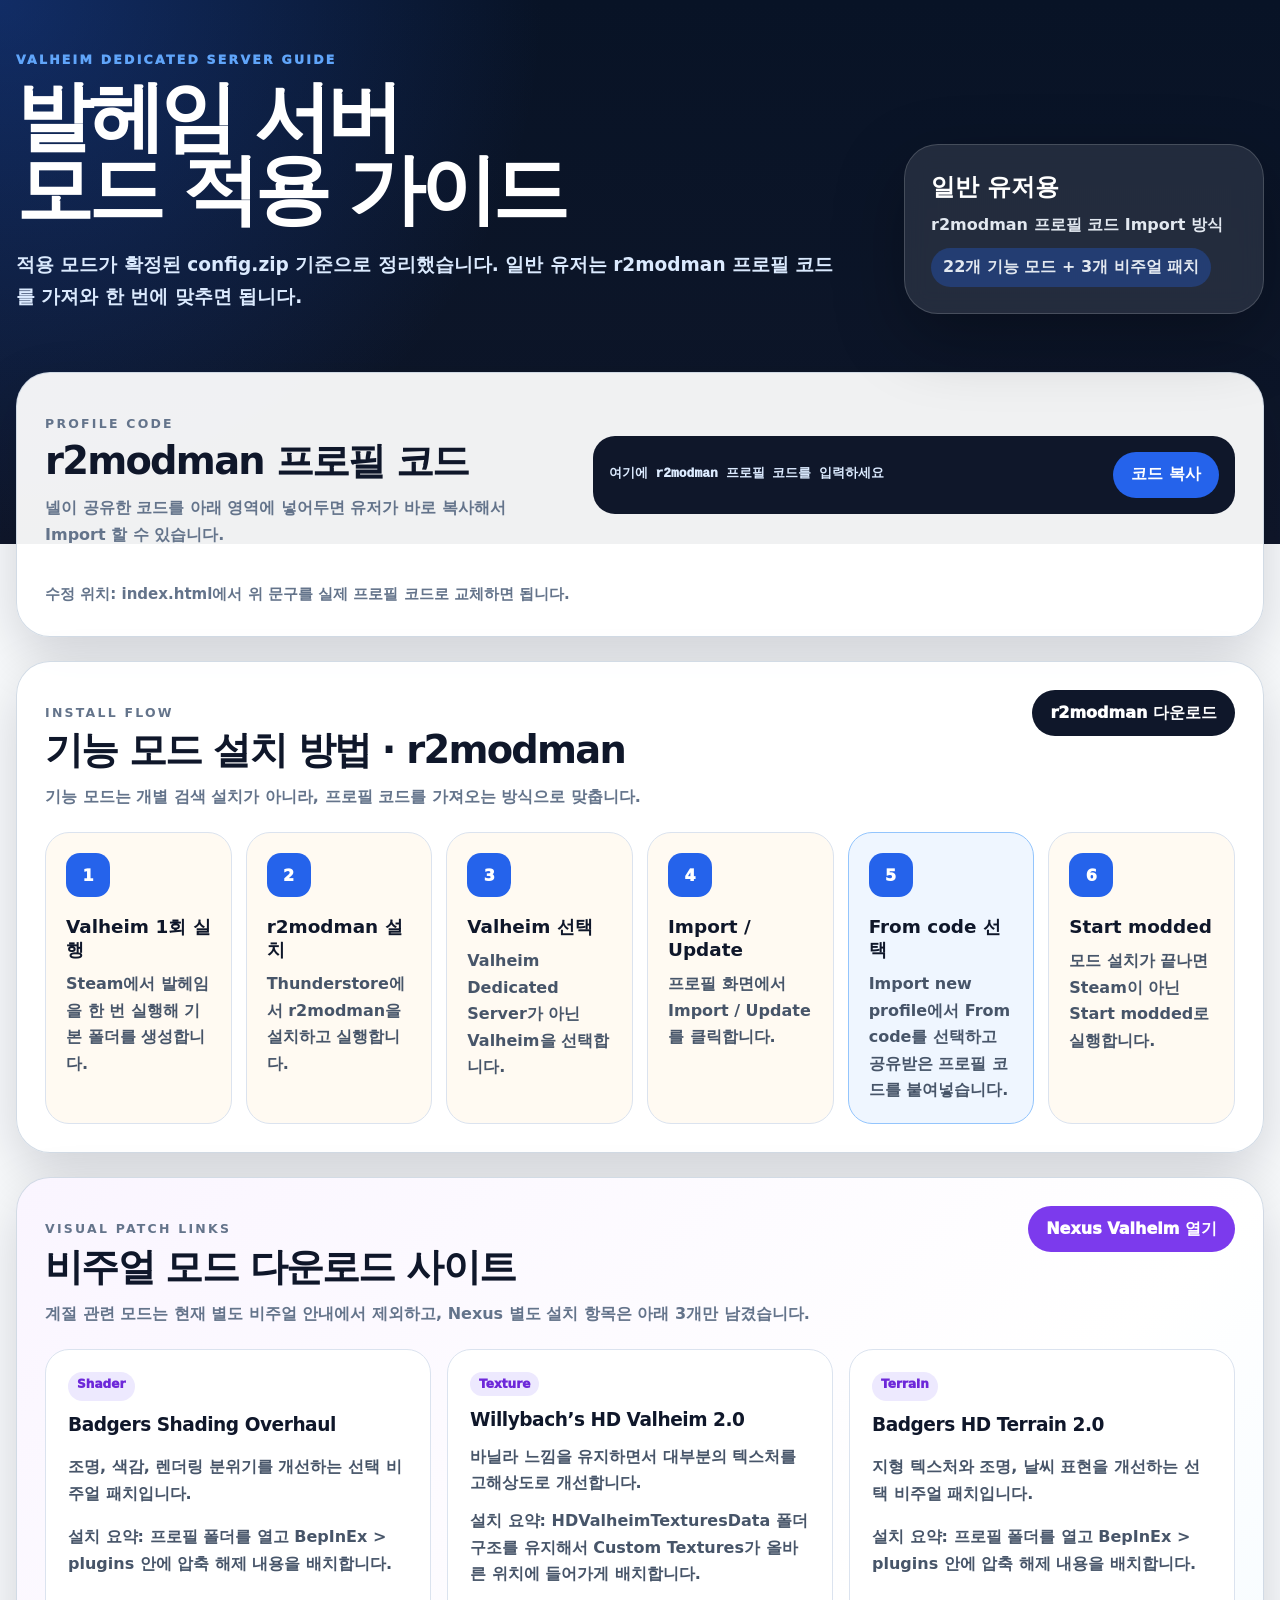
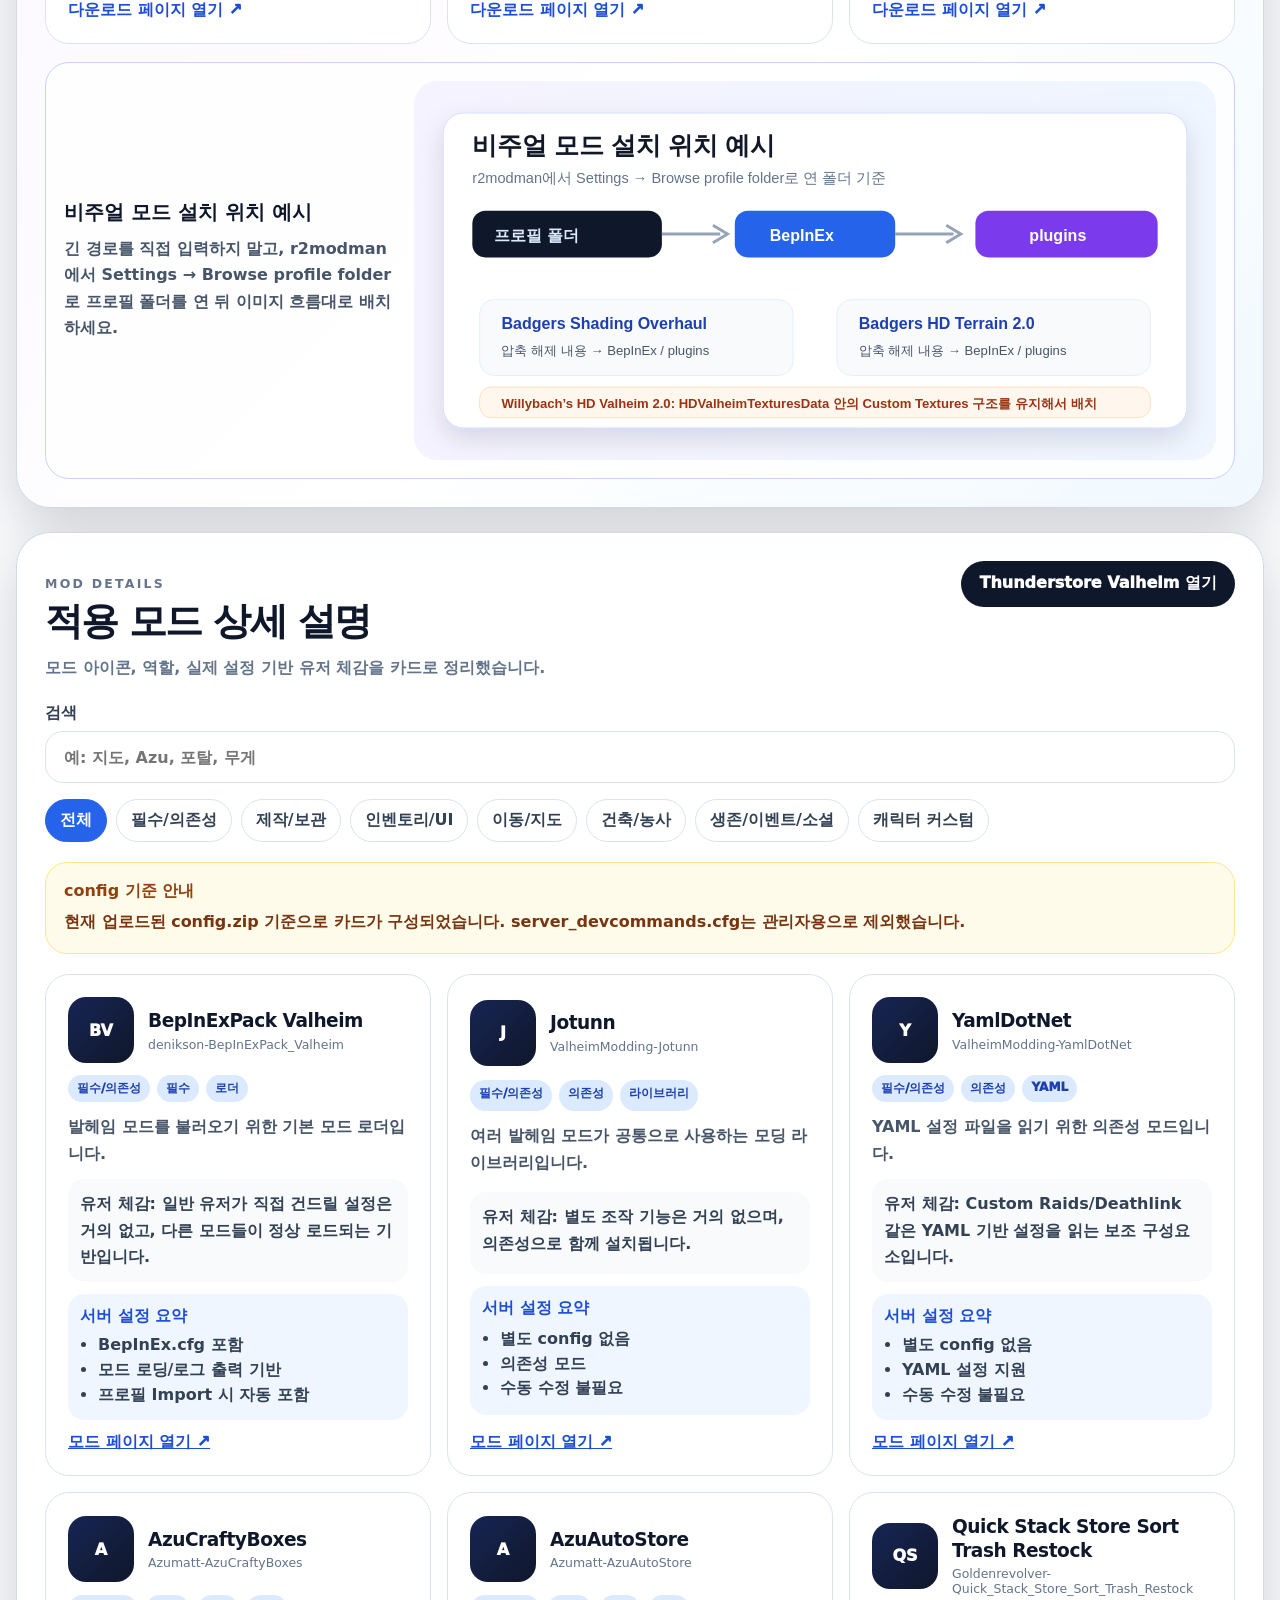
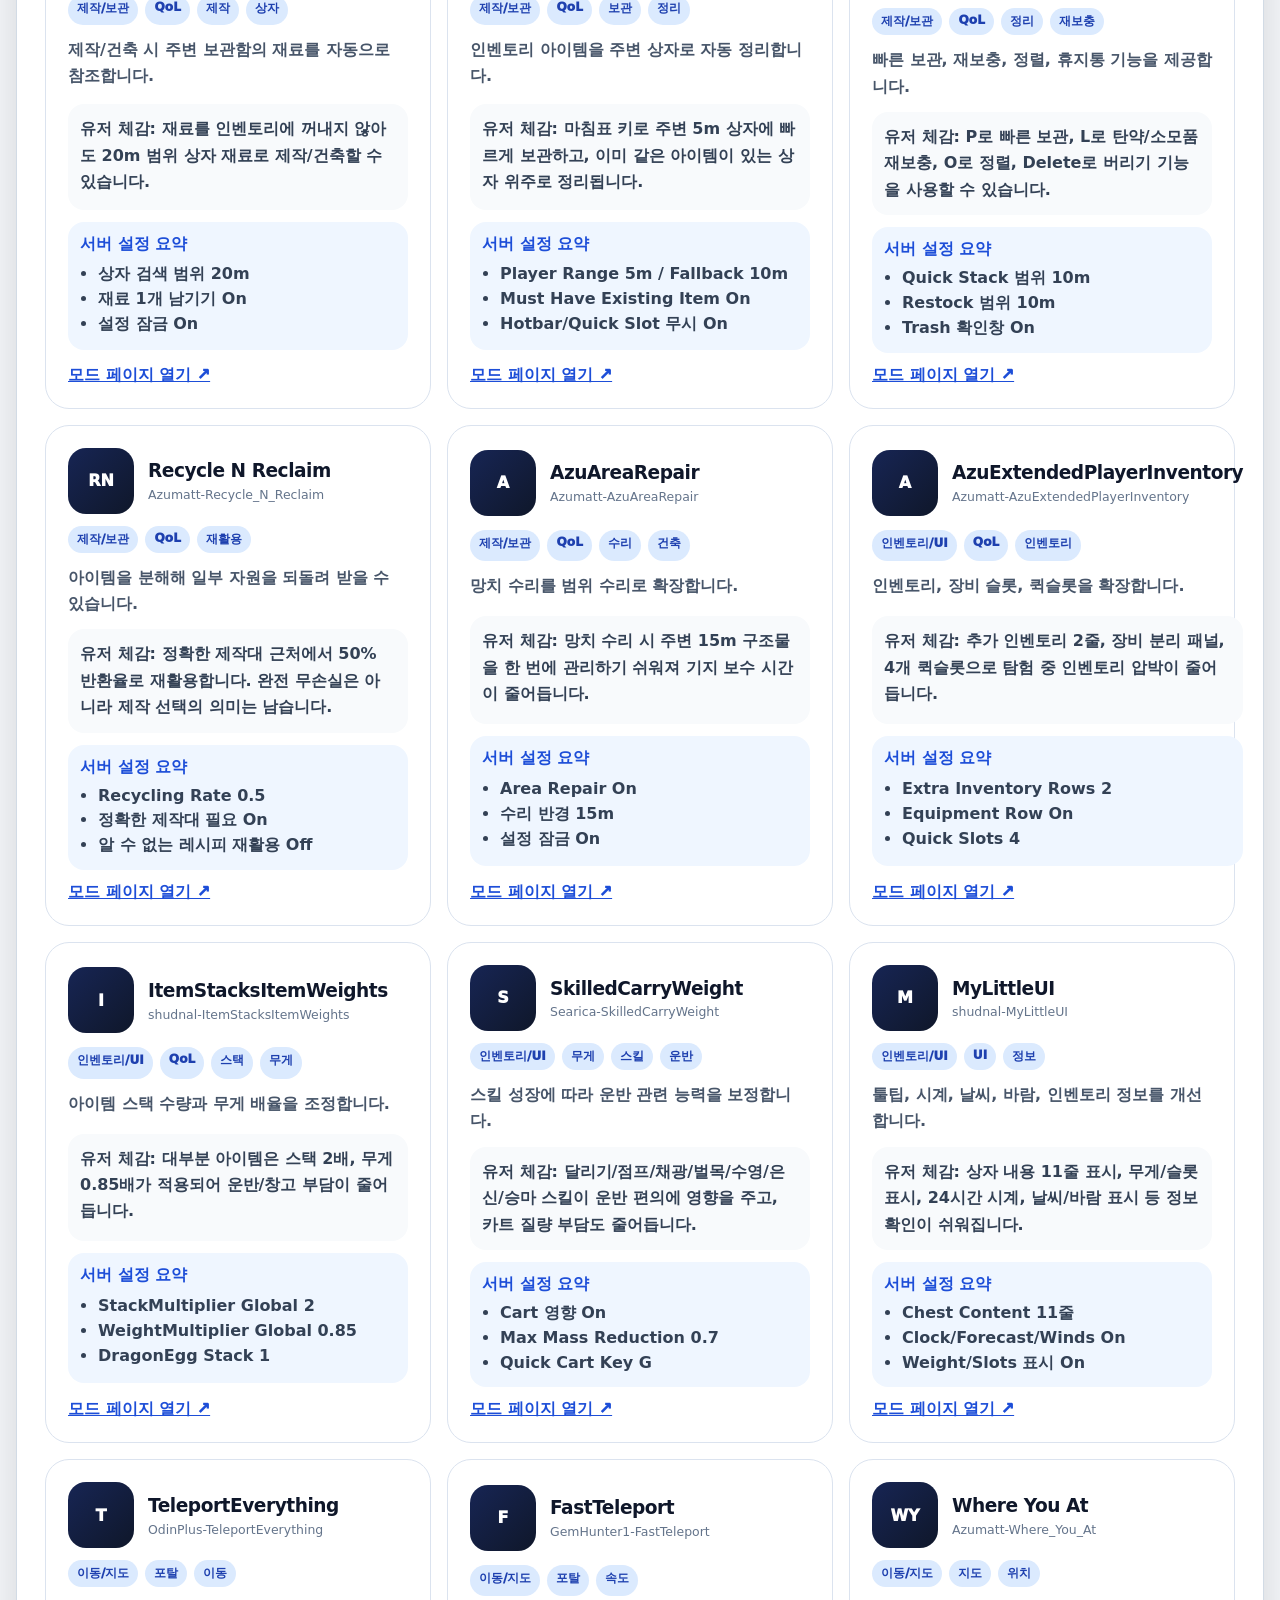
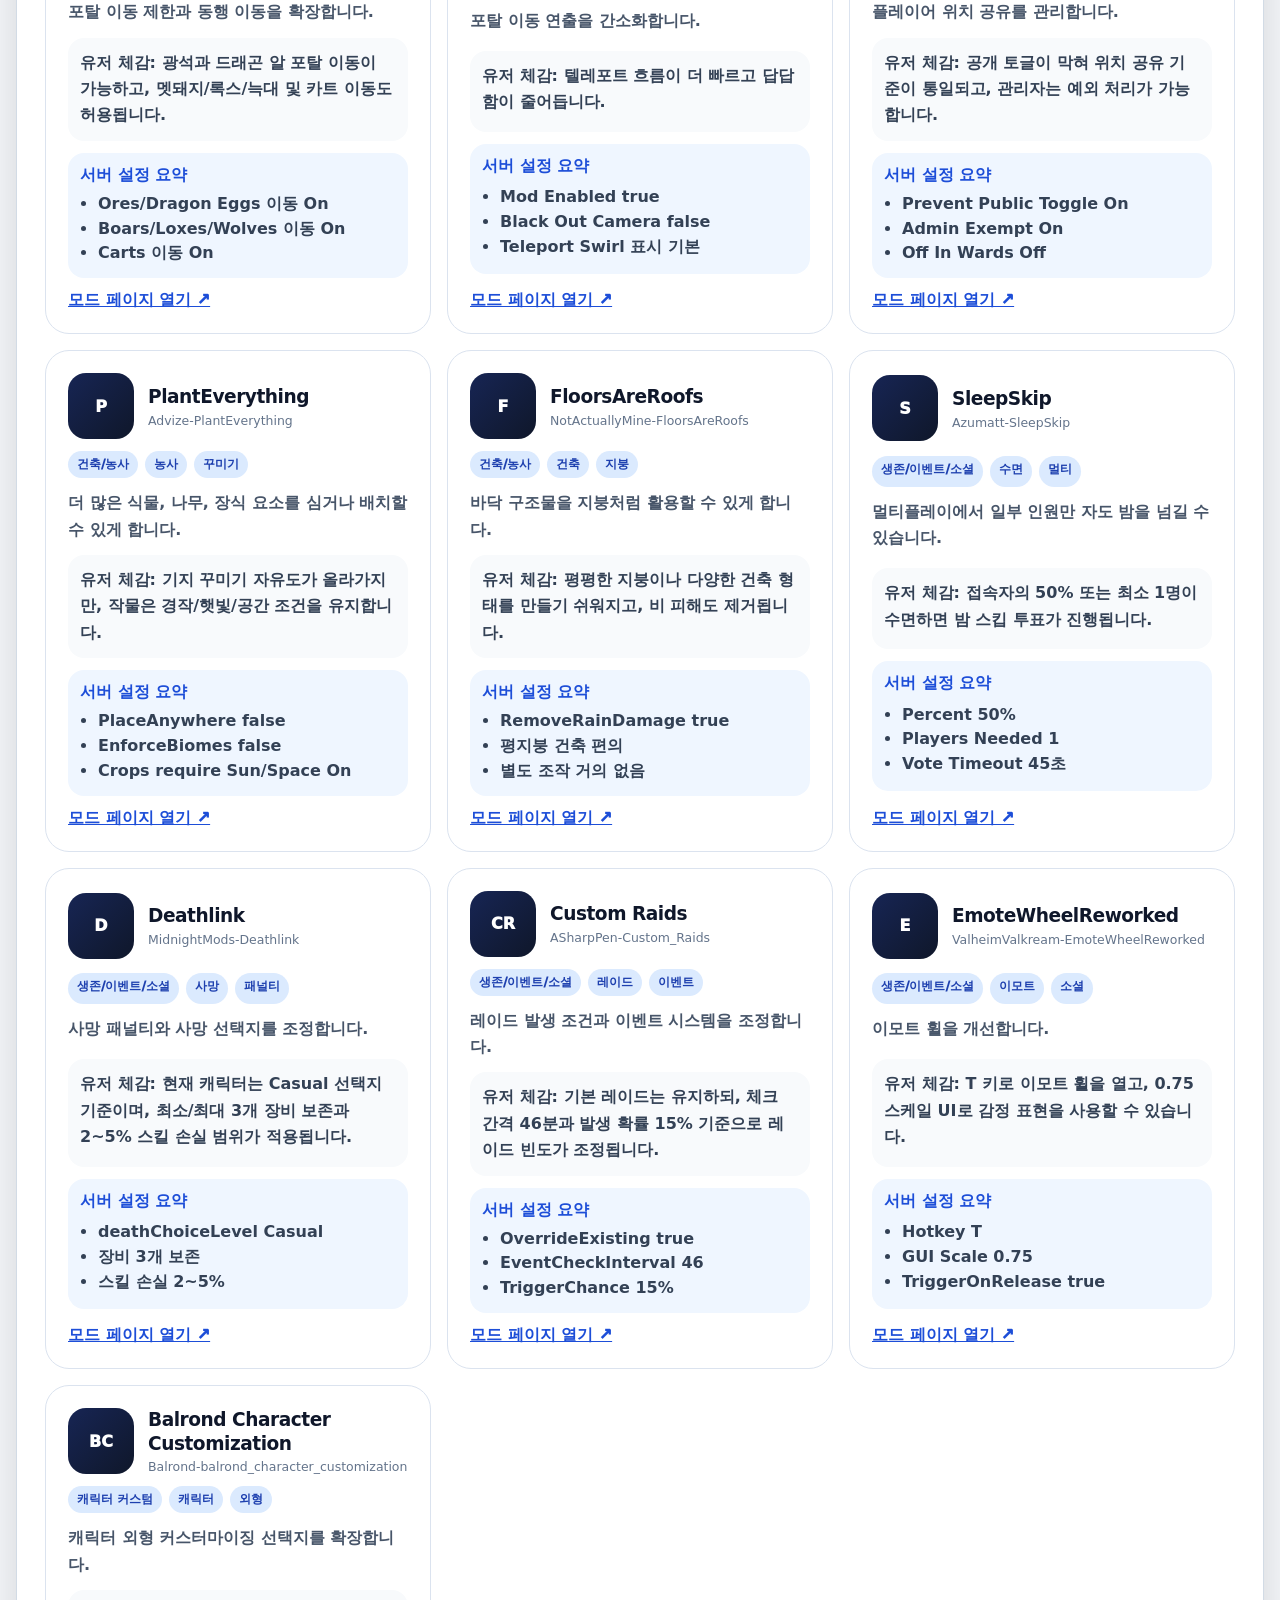
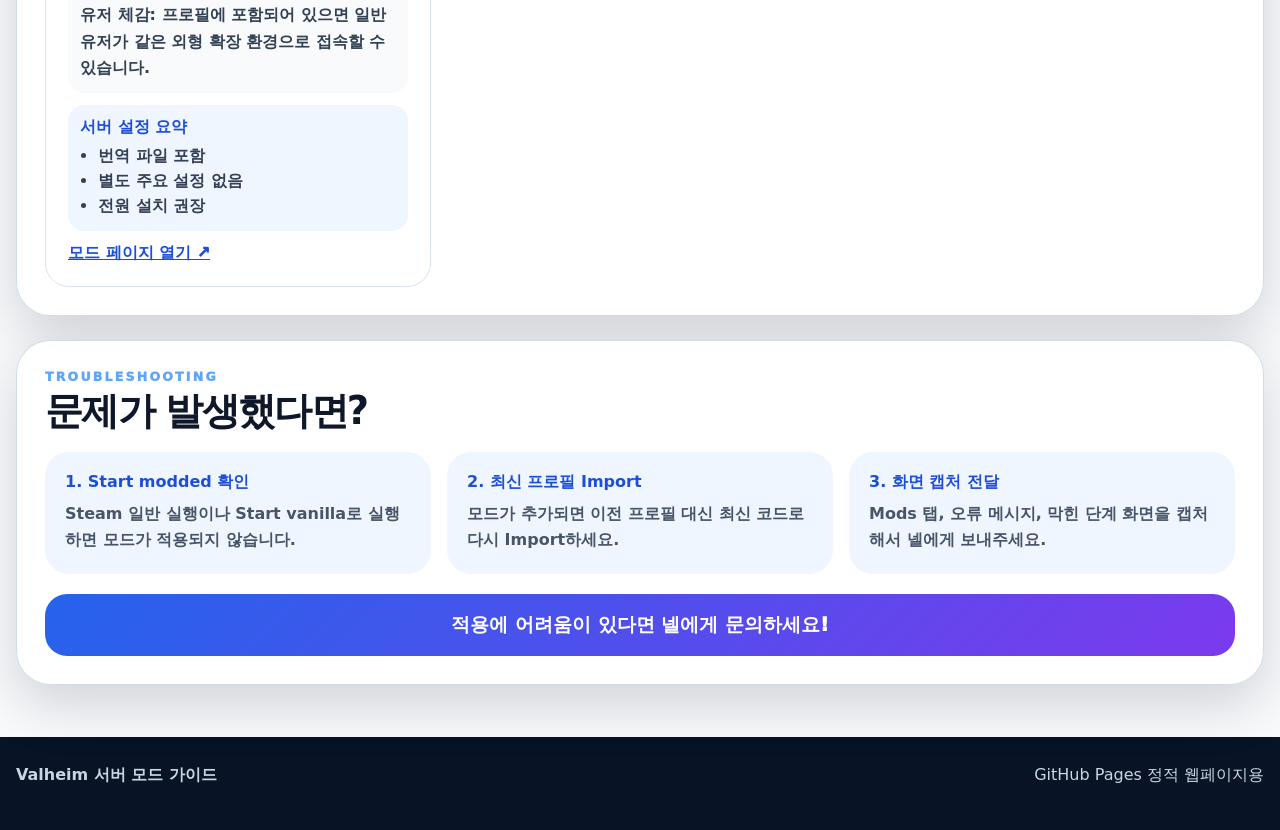
==== commit 4897a63c: "Add files via upload" ====
--- a/index.html
+++ b/index.html
@@ -4,8 +4,8 @@
   <meta charset="utf-8" />
   <meta name="viewport" content="width=device-width, initial-scale=1" />
   <title>Valheim 서버 모드 가이드</title>
-  <meta name="description" content="발헤임 서버 일반 유저용 r2modman 프로필 Import, 실제 설정값, 모드 설명 가이드" />
-  <link rel="stylesheet" href="./styles.css?v=11" />
+  <meta name="description" content="발헤임 서버 일반 유저용 r2modman 프로필 Import 및 모드 설명 가이드" />
+  <link rel="stylesheet" href="./styles.css?v=13" />
 </head>
 <body>
   <header class="hero">
@@ -13,39 +13,23 @@
       <div>
         <p class="eyebrow">Valheim Dedicated Server Guide</p>
         <h1>발헤임 서버<br/>모드 적용 가이드</h1>
-        <p class="hero__lead">업로드한 config 기준으로 실제 적용값을 설명하는 HTML 카드형 안내입니다. 모드 아이콘, 검색, 카테고리 필터, 비주얼 패치 설치 위치를 포함했습니다.</p>
+        <p class="hero__lead">적용 모드가 확정된 config.zip 기준으로 정리했습니다. 일반 유저는 r2modman 프로필 코드를 가져와 한 번에 맞추면 됩니다.</p>
       </div>
       <aside class="hero__panel">
         <strong>일반 유저용</strong>
         <span>r2modman 프로필 코드 Import 방식</span>
-        <span class="hero__count">24개 기능/커스텀 모드 + 6개 비주얼 패치</span>
+        <span class="hero__count">22개 기능 모드 + 3개 비주얼 패치</span>
       </aside>
     </div>
   </header>
-
   <main class="container">
     <section class="profile-code section-card" id="profile">
-      <div>
-        <p class="section-kicker">Profile Code</p>
-        <h2>r2modman 프로필 코드</h2>
-        <p>넬이 공유한 코드를 아래 영역에 넣어두면 유저가 바로 복사해서 Import 할 수 있습니다.</p>
-      </div>
-      <div class="code-box">
-        <code id="profileCode">여기에 r2modman 프로필 코드를 입력하세요</code>
-        <button class="button" id="copyProfileCode" type="button">코드 복사</button>
-      </div>
+      <div><p class="section-kicker">Profile Code</p><h2>r2modman 프로필 코드</h2><p>넬이 공유한 코드를 아래 영역에 넣어두면 유저가 바로 복사해서 Import 할 수 있습니다.</p></div>
+      <div class="code-box"><code id="profileCode">여기에 r2modman 프로필 코드를 입력하세요</code><button class="button" id="copyProfileCode" type="button">코드 복사</button></div>
       <p class="hint">수정 위치: <strong>index.html</strong>에서 위 문구를 실제 프로필 코드로 교체하면 됩니다.</p>
     </section>
-
     <section class="section-card">
-      <div class="section-head">
-        <div>
-          <p class="section-kicker">Install Flow</p>
-          <h2>기능 모드 설치 방법 · r2modman</h2>
-          <p>기능 모드는 개별 검색 설치가 아니라, 프로필 코드를 가져오는 방식으로 맞춥니다.</p>
-        </div>
-        <a class="button button--dark" href="https://thunderstore.io/package/ebkr/r2modman/" target="_blank" rel="noreferrer">r2modman 다운로드</a>
-      </div>
+      <div class="section-head"><div><p class="section-kicker">Install Flow</p><h2>기능 모드 설치 방법 · r2modman</h2><p>기능 모드는 개별 검색 설치가 아니라, 프로필 코드를 가져오는 방식으로 맞춥니다.</p></div><a class="button button--dark" href="https://thunderstore.io/package/ebkr/r2modman/" target="_blank" rel="noreferrer">r2modman 다운로드</a></div>
       <div class="step-grid">
         <article class="step-card"><span>1</span><h3>Valheim 1회 실행</h3><p>Steam에서 발헤임을 한 번 실행해 기본 폴더를 생성합니다.</p></article>
         <article class="step-card"><span>2</span><h3>r2modman 설치</h3><p>Thunderstore에서 r2modman을 설치하고 실행합니다.</p></article>
@@ -55,1125 +39,25 @@
         <article class="step-card"><span>6</span><h3>Start modded</h3><p>모드 설치가 끝나면 Steam이 아닌 Start modded로 실행합니다.</p></article>
       </div>
     </section>
-
     <section class="section-card visual-section" id="visuals">
-      <div class="section-head">
-        <div>
-          <p class="section-kicker">Visual Patch Links</p>
-          <h2>비주얼 모드 다운로드 및 설치 위치</h2>
-          <p>비주얼 패치는 선택 설치입니다. 아래 경로는 r2modman의 <strong>Settings → Browse profile folder</strong>로 연 프로필 폴더 기준입니다.</p>
-        </div>
-        <a class="button button--nexus" href="https://www.nexusmods.com/valheim" target="_blank" rel="noreferrer">Nexus Valheim 열기</a>
-      </div>
+      <div class="section-head"><div><p class="section-kicker">Visual Patch Links</p><h2>비주얼 모드 다운로드 사이트</h2><p>계절 관련 모드는 현재 별도 비주얼 안내에서 제외하고, Nexus 별도 설치 항목은 아래 3개만 남겼습니다.</p></div><a class="button button--nexus" href="https://www.nexusmods.com/valheim" target="_blank" rel="noreferrer">Nexus Valheim 열기</a></div>
       <div class="visual-grid" id="visualGrid"></div>
-      <div class="notice">
-        <strong>설치 주의</strong>
-        <p>셰이더/텍스처 파일은 r2modman 프로필 코드에 포함되지 않을 수 있습니다. 모드 페이지 설명 또는 넬이 안내한 경로에 맞춰 복사하세요.</p>
-      </div>
+      <div class="install-example"><div><h3>비주얼 모드 설치 위치 예시</h3><p>긴 경로를 직접 입력하지 말고, r2modman에서 <strong>Settings → Browse profile folder</strong>로 프로필 폴더를 연 뒤 이미지 흐름대로 배치하세요.</p></div><img src="./assets/visual-install-example.svg" alt="비주얼 모드 설치 위치 예시" /></div>
     </section>
-
     <section class="section-card" id="mods">
-      <div class="section-head">
-        <div>
-          <p class="section-kicker">Mod Details</p>
-          <h2>적용 모드 상세 설명 · 실제 설정값 기준</h2>
-          <p>업로드한 config.zip을 기준으로 유저가 체감할 핵심 설정값을 정리했습니다. 각 카드의 “설정값 보기”를 누르면 실제 적용값이 펼쳐집니다.</p>
-        </div>
-        <a class="button button--dark" href="https://thunderstore.io/c/valheim/" target="_blank" rel="noreferrer">Thunderstore Valheim 열기</a>
-      </div>
-
-      <div class="toolbar">
-        <label class="search">
-          <span>검색</span>
-          <input id="modSearch" type="search" placeholder="예: 상자, 포탈, 사망, 캐릭터, 무게" />
-        </label>
-        <div class="category-tabs" id="categoryTabs"></div>
-      </div>
-
-      <div class="mod-grid" id="modGrid"></div>
-      <p class="empty" id="emptyState" hidden>검색 결과가 없습니다.</p>
+      <div class="section-head"><div><p class="section-kicker">Mod Details</p><h2>적용 모드 상세 설명</h2><p>모드 아이콘, 역할, 실제 설정 기반 유저 체감을 카드로 정리했습니다.</p></div><a class="button button--dark" href="https://thunderstore.io/c/valheim/" target="_blank" rel="noreferrer">Thunderstore Valheim 열기</a></div>
+      <div class="toolbar"><label class="search"><span>검색</span><input id="modSearch" type="search" placeholder="예: 지도, Azu, 포탈, 무게" /></label><div class="category-tabs" id="categoryTabs"></div></div>
+      <div class="notice"><strong>config 기준 안내</strong><p>현재 업로드된 config.zip 기준으로 카드가 구성되었습니다. server_devcommands.cfg는 관리자용으로 제외했습니다.</p></div>
+      <div class="mod-grid" id="modGrid"></div><p class="empty" id="emptyState" hidden>검색 결과가 없습니다.</p>
     </section>
-
     <section class="section-card help-section">
-      <div>
-        <p class="section-kicker">Troubleshooting</p>
-        <h2>문제가 발생했다면?</h2>
-      </div>
-      <div class="help-grid">
-        <article><strong>1. Start modded 확인</strong><span>Steam 일반 실행이나 Start vanilla로 실행하면 모드가 적용되지 않습니다.</span></article>
-        <article><strong>2. 최신 프로필 Import</strong><span>모드가 추가되면 이전 프로필 대신 최신 코드로 다시 Import하세요.</span></article>
-        <article><strong>3. 화면 캡처 전달</strong><span>Mods 탭, 오류 메시지, 막힌 단계 화면을 캡처해서 넬에게 보내주세요.</span></article>
-      </div>
+      <div><p class="section-kicker">Troubleshooting</p><h2>문제가 발생했다면?</h2></div>
+      <div class="help-grid"><article><strong>1. Start modded 확인</strong><span>Steam 일반 실행이나 Start vanilla로 실행하면 모드가 적용되지 않습니다.</span></article><article><strong>2. 최신 프로필 Import</strong><span>모드가 추가되면 이전 프로필 대신 최신 코드로 다시 Import하세요.</span></article><article><strong>3. 화면 캡처 전달</strong><span>Mods 탭, 오류 메시지, 막힌 단계 화면을 캡처해서 넬에게 보내주세요.</span></article></div>
       <p class="contact">적용에 어려움이 있다면 넬에게 문의하세요!</p>
     </section>
   </main>
-
-  <footer class="footer">
-    <div class="container">
-      <strong>Valheim 서버 모드 가이드</strong>
-      <span>config.zip 기준 생성 · GitHub Pages 정적 웹페이지용</span>
-    </div>
-  </footer>
-
-  <script>
-    window.VALHEIM_MODS = [
-  {
-    "id": "denikson-BepInExPack_Valheim",
-    "display": "BepInExPack Valheim",
-    "category": "필수/의존성",
-    "tags": [
-      "필수",
-      "로더"
-    ],
-    "iconUrl": "https://gcdn.thunderstore.io/live/repository/icons/denikson-BepInExPack_Valheim-5.4.2333.png.128x128_q95.png",
-    "link": "https://thunderstore.io/c/valheim/p/denikson/BepInExPack_Valheim/",
-    "desc": "발헤임 모드를 불러오기 위한 기본 모드 로더입니다.",
-    "effect": "일반 유저가 직접 건드릴 설정은 거의 없습니다. 다른 모드들이 정상적으로 로드되는 기반입니다.",
-    "settings": [
-      [
-        "설정 출처",
-        "BepInEx.cfg"
-      ],
-      [
-        "로그",
-        "콘솔/디스크 로그 활성화"
-      ],
-      [
-        "유저 안내",
-        "프로필에 포함되어 있으면 별도 조작 불필요"
-      ]
-    ]
-  },
-  {
-    "id": "ValheimModding-Jotunn",
-    "display": "Jotunn",
-    "category": "필수/의존성",
-    "tags": [
-      "의존성",
-      "라이브러리"
-    ],
-    "iconUrl": "https://gcdn.thunderstore.io/live/repository/icons/ValheimModding-Jotunn-2.24.3.png.128x128_q95.png",
-    "link": "https://thunderstore.io/c/valheim/p/ValheimModding/Jotunn/",
-    "desc": "여러 발헤임 모드가 공통으로 사용하는 모딩 라이브러리입니다.",
-    "effect": "기능 모드가 요구하는 기반 라이브러리입니다. 유저가 직접 조작할 기능은 거의 없습니다.",
-    "settings": [
-      [
-        "설정 출처",
-        "별도 주요 설정 없음"
-      ],
-      [
-        "유저 안내",
-        "프로필에 포함되어 있으면 그대로 유지"
-      ]
-    ]
-  },
-  {
-    "id": "ValheimModding-YamlDotNet",
-    "display": "YamlDotNet",
-    "category": "필수/의존성",
-    "tags": [
-      "의존성",
-      "YAML"
-    ],
-    "iconUrl": "https://gcdn.thunderstore.io/live/repository/icons/ValheimModding-YamlDotNet-16.3.1.png.128x128_q95.png",
-    "link": "https://thunderstore.io/c/valheim/p/ValheimModding/YamlDotNet/",
-    "desc": "YAML 설정 파일을 읽는 데 필요한 의존성 모드입니다.",
-    "effect": "Custom Raids, Azu 계열 YAML 설정을 읽기 위한 보조 구성요소입니다.",
-    "settings": [
-      [
-        "설정 출처",
-        "별도 주요 설정 없음"
-      ],
-      [
-        "유저 안내",
-        "삭제하면 YAML 기반 모드가 깨질 수 있음"
-      ]
-    ]
-  },
-  {
-    "id": "Azumatt-AzuCraftyBoxes",
-    "display": "AzuCraftyBoxes",
-    "category": "제작/보관",
-    "tags": [
-      "제작",
-      "상자",
-      "QoL"
-    ],
-    "iconUrl": "https://gcdn.thunderstore.io/live/repository/icons/Azumatt-AzuCraftyBoxes-1.8.14.png.128x128_q95.png",
-    "link": "https://thunderstore.io/c/valheim/p/Azumatt/AzuCraftyBoxes/",
-    "desc": "제작/건축 시 주변 상자의 재료를 자동으로 참조합니다.",
-    "effect": "재료를 손에 들고 있지 않아도 20m 범위의 보관함 재료를 사용해 제작할 수 있습니다.",
-    "settings": [
-      [
-        "설정 출처",
-        "Azumatt.AzuCraftyBoxes.cfg / .yml"
-      ],
-      [
-        "서버 설정 잠금",
-        "On"
-      ],
-      [
-        "모드 활성화",
-        "On"
-      ],
-      [
-        "상자 참조 범위",
-        "Container Range = 20"
-      ],
-      [
-        "재료 1개 남기기",
-        "Leave One Item = On"
-      ],
-      [
-        "재료 끌어오기 방지 토글",
-        "Alt + O"
-      ],
-      [
-        "Fill All 보조키",
-        "LeftShift"
-      ]
-    ]
-  },
-  {
-    "id": "Azumatt-AzuAutoStore",
-    "display": "AzuAutoStore",
-    "category": "제작/보관",
-    "tags": [
-      "정리",
-      "상자",
-      "자동보관"
-    ],
-    "iconUrl": "https://gcdn.thunderstore.io/live/repository/icons/Azumatt-AzuAutoStore-3.0.14.png.128x128_q95.png",
-    "link": "https://thunderstore.io/c/valheim/p/Azumatt/AzuAutoStore/",
-    "desc": "떨어진 아이템 또는 인벤토리 아이템을 주변 상자로 자동 정리합니다.",
-    "effect": "마침표(.)로 주변 5m 상자에 빠르게 보관하고, 이미 같은 아이템이 있는 상자 위주로 정리됩니다.",
-    "settings": [
-      [
-        "설정 출처",
-        "Azumatt.AzuAutoStore.cfg / .yml"
-      ],
-      [
-        "서버 설정 잠금",
-        "On"
-      ],
-      [
-        "드롭 아이템 자동 수집",
-        "Chests Pickup From Ground = On"
-      ],
-      [
-        "기존 아이템 있는 상자 기준",
-        "Must Have Existing Item To Pull = On"
-      ],
-      [
-        "수동 보관 범위",
-        "Player Range = 5"
-      ],
-      [
-        "기본 상자 범위",
-        "Fallback Range = 10"
-      ],
-      [
-        "핫바/퀵슬롯 제외",
-        "둘 다 On"
-      ],
-      [
-        "자동 체크 주기",
-        "10초"
-      ],
-      [
-        "전체 보관 단축키",
-        "Period(.)"
-      ],
-      [
-        "단일 아이템 보관",
-        "Mouse2"
-      ],
-      [
-        "보관 일시정지",
-        "Shift + Period"
-      ],
-      [
-        "상자 검색 보조키",
-        "Y"
-      ],
-      [
-        "즐겨찾기 보조키",
-        "Z"
-      ]
-    ]
-  },
-  {
-    "id": "Goldenrevolver-Quick_Stack_Store_Sort_Trash_Restock",
-    "display": "Quick Stack Store Sort Trash Restock",
-    "category": "제작/보관",
-    "tags": [
-      "정리",
-      "재보충",
-      "휴지통"
-    ],
-    "link": "https://thunderstore.io/c/valheim/p/Goldenrevolver/Quick_Stack_Store_Sort_Trash_Restock/",
-    "desc": "빠른 보관, 재보충, 정렬, 휴지통 기능을 묶은 인벤토리 편의 모드입니다.",
-    "effect": "P로 주변 10m 빠른 보관, L로 소모품/탄약 재보충, O로 정렬, Delete로 버리기 UI를 사용할 수 있습니다.",
-    "settings": [
-      [
-        "설정 출처",
-        "goldenrevolver.quick_stack_store.cfg"
-      ],
-      [
-        "빠른 보관 범위",
-        "QuickStackToNearbyRange = 10"
-      ],
-      [
-        "빠른 보관 단축키",
-        "P"
-      ],
-      [
-        "핫바 보관 제외",
-        "QuickStackIncludesHotkeyBar = false"
-      ],
-      [
-        "재보충 범위",
-        "RestockFromNearbyRange = 10"
-      ],
-      [
-        "재보충 단축키",
-        "L"
-      ],
-      [
-        "재보충 대상",
-        "탄약/소모품만"
-      ],
-      [
-        "정렬 단축키",
-        "O"
-      ],
-      [
-        "정렬 기준",
-        "Type / 오름차순"
-      ],
-      [
-        "휴지통 UI",
-        "On"
-      ],
-      [
-        "휴지통 키",
-        "Delete"
-      ],
-      [
-        "Quick Trash 확인창",
-        "On"
-      ]
-    ]
-  },
-  {
-    "id": "Azumatt-Recycle_N_Reclaim",
-    "display": "Recycle N Reclaim",
-    "category": "제작/보관",
-    "tags": [
-      "분해",
-      "재활용",
-      "회수"
-    ],
-    "iconUrl": "https://gcdn.thunderstore.io/live/repository/icons/Azumatt-Recycle_N_Reclaim-1.3.14.png.128x128_q95.png",
-    "link": "https://thunderstore.io/c/valheim/p/Azumatt/Recycle_N_Reclaim/",
-    "desc": "아이템을 재활용하거나 제작 재료 일부를 회수할 수 있습니다.",
-    "effect": "회수 탭/컨테이너 회수를 통해 제작 재료의 50%를 돌려받습니다. 인벤토리 직접 재활용은 관리자 잠금입니다.",
-    "settings": [
-      [
-        "설정 출처",
-        "Azumatt.Recycle_N_Reclaim.cfg / ExcludeLists.yml"
-      ],
-      [
-        "인벤토리 재활용",
-        "Enabled = On / Lock to Admin = On"
-      ],
-      [
-        "회수율",
-        "RecyclingRate = 0.5"
-      ],
-      [
-        "정확한 제작대 필요",
-        "RequireExactCraftingStationForRecycling = On"
-      ],
-      [
-        "알 수 없는 레시피 회수",
-        "Off"
-      ],
-      [
-        "최소 1개 자원 반환",
-        "On"
-      ],
-      [
-        "장비/핫바 보호",
-        "Hide equipped items / Ignore hotbar = On"
-      ],
-      [
-        "되돌리기",
-        "Ctrl + Z, 20초"
-      ]
-    ]
-  },
-  {
-    "id": "Azumatt-AzuAreaRepair",
-    "display": "AzuAreaRepair",
-    "category": "제작/보관",
-    "tags": [
-      "수리",
-      "건축",
-      "QoL"
-    ],
-    "iconUrl": "https://gcdn.thunderstore.io/live/repository/icons/Azumatt-AzuAreaRepair-1.1.6.png.128x128_q95.png",
-    "link": "https://thunderstore.io/c/valheim/p/Azumatt/AzuAreaRepair/",
-    "desc": "망치 수리 기능을 범위 수리로 확장합니다.",
-    "effect": "망치로 수리할 때 주변 15m 구조물을 함께 수리해 기지 보수가 빨라집니다.",
-    "settings": [
-      [
-        "설정 출처",
-        "Azumatt.AzuAreaRepair.cfg"
-      ],
-      [
-        "서버 설정 잠금",
-        "On"
-      ],
-      [
-        "범위 수리",
-        "On"
-      ],
-      [
-        "수리 반경",
-        "15m"
-      ]
-    ]
-  },
-  {
-    "id": "Azumatt-AzuExtendedPlayerInventory",
-    "display": "AzuExtendedPlayerInventory",
-    "category": "인벤토리/UI",
-    "tags": [
-      "인벤토리",
-      "장비슬롯",
-      "퀵슬롯"
-    ],
-    "iconUrl": "https://gcdn.thunderstore.io/live/repository/icons/Azumatt-AzuExtendedPlayerInventory-2.4.1.png.128x128_q95.png",
-    "link": "https://thunderstore.io/c/valheim/p/Azumatt/AzuExtendedPlayerInventory/",
-    "desc": "인벤토리, 장비 슬롯, 퀵슬롯을 확장합니다.",
-    "effect": "인벤토리가 2줄 늘어나고, 장비칸/퀵슬롯 4개/위시본·위습라이트 전용 슬롯을 사용할 수 있습니다.",
-    "settings": [
-      [
-        "설정 출처",
-        "Azumatt.AzuExtendedPlayerInventory.cfg"
-      ],
-      [
-        "추가 인벤토리 줄",
-        "2줄"
-      ],
-      [
-        "장비 전용 행",
-        "On"
-      ],
-      [
-        "장비 별도 패널",
-        "On"
-      ],
-      [
-        "자동 장착",
-        "On"
-      ],
-      [
-        "퀵슬롯",
-        "4개 / HUD 표시 On"
-      ],
-      [
-        "위시본 슬롯",
-        "On"
-      ],
-      [
-        "데미스터 슬롯",
-        "On"
-      ],
-      [
-        "퀵슬롯 키",
-        "Alt+Z, Alt+X, Alt+C, Alt+V"
-      ]
-    ]
-  },
-  {
-    "id": "shudnal-ItemStacksItemWeights",
-    "display": "ItemStacksItemWeights",
-    "category": "인벤토리/UI",
-    "tags": [
-      "스택",
-      "무게"
-    ],
-    "link": "https://thunderstore.io/c/valheim/p/shudnal/ItemStacksItemWeights/",
-    "desc": "아이템 스택 수량과 무게 배율을 조정합니다.",
-    "effect": "대부분 아이템은 2배로 쌓이고, 무게는 85%로 줄어 운반 부담이 완화됩니다. 용의 알은 1개 스택 유지입니다.",
-    "settings": [
-      [
-        "설정 출처",
-        "shudnal.ItemStacksItemWeights.cfg / .yml"
-      ],
-      [
-        "서버 설정 잠금",
-        "true"
-      ],
-      [
-        "전역 스택 배율",
-        "2배"
-      ],
-      [
-        "전역 무게 배율",
-        "0.85배"
-      ],
-      [
-        "용의 알 스택",
-        "1개 유지"
-      ],
-      [
-        "원래 스택 보기",
-        "LeftAlt"
-      ]
-    ]
-  },
-  {
-    "id": "Searica-SkilledCarryWeight",
-    "display": "SkilledCarryWeight",
-    "category": "인벤토리/UI",
-    "tags": [
-      "무게",
-      "스킬",
-      "카트"
-    ],
-    "link": "https://thunderstore.io/c/valheim/p/Searica/SkilledCarryWeight/",
-    "desc": "특정 스킬 성장에 따라 소지 무게와 카트 체감 무게를 조정합니다.",
-    "effect": "달리기/점프/은신/수영/곡괭이/벌목/승마 스킬이 오를수록 운반 능력이 좋아집니다. 카트도 최대 70%까지 가벼워질 수 있습니다.",
-    "settings": [
-      [
-        "설정 출처",
-        "Searica.Valheim.SkilledCarryWeight.cfg"
-      ],
-      [
-        "적용 스킬",
-        "Jump, Pickaxes, Ride, Run, Sneak, Swim, WoodCutting"
-      ],
-      [
-        "스킬 계수",
-        "0.25"
-      ],
-      [
-        "카트 무게 영향",
-        "On"
-      ],
-      [
-        "카트 최대 감소",
-        "70%"
-      ],
-      [
-        "카트 최소 기준 무게",
-        "300"
-      ],
-      [
-        "Quick Cart 키",
-        "G"
-      ],
-      [
-        "카트 부착 거리",
-        "5m"
-      ]
-    ]
-  },
-  {
-    "id": "shudnal-MyLittleUI",
-    "display": "MyLittleUI",
-    "category": "인벤토리/UI",
-    "tags": [
-      "UI",
-      "툴팁",
-      "정보"
-    ],
-    "link": "https://thunderstore.io/c/valheim/p/shudnal/MyLittleUI/",
-    "desc": "툴팁, 시간, 날씨, 바람, 인벤토리 정보 등 UI 표시를 개선합니다.",
-    "effect": "상자 내용 11줄, 제련/요리/작물/테이밍 시간, 24시간제 게임 시간, 예보/바람, 무게/슬롯, 품질 별표와 내구도 색상이 표시됩니다.",
-    "settings": [
-      [
-        "설정 출처",
-        "shudnal.MyLittleUI.cfg"
-      ],
-      [
-        "서버 설정 잠금",
-        "true"
-      ],
-      [
-        "상자 이름/내용 표시",
-        "On / 11줄"
-      ],
-      [
-        "제련기 정보",
-        "예상 시간, 연료, 대기열 표시"
-      ],
-      [
-        "작물/벌통/요리/테이밍",
-        "진행 정보 표시"
-      ],
-      [
-        "시간 표시",
-        "게임 시간 24h"
-      ],
-      [
-        "예보/바람 표시",
-        "On"
-      ],
-      [
-        "인벤토리 정보",
-        "현재 무게/슬롯 표시"
-      ],
-      [
-        "아이템 품질",
-        "★ 표시"
-      ],
-      [
-        "수리",
-        "홀드 수리 On"
-      ]
-    ]
-  },
-  {
-    "id": "OdinPlus-TeleportEverything",
-    "display": "TeleportEverything",
-    "category": "이동/지도",
-    "tags": [
-      "포탈",
-      "이동",
-      "운반"
-    ],
-    "link": "https://thunderstore.io/c/valheim/p/OdinPlus/TeleportEverything/",
-    "desc": "포탈 이동 시 아이템, 가축, 카트 운반 제한을 완화합니다.",
-    "effect": "광석과 용의 알을 포탈로 옮길 수 있고, 멧돼지/늑대/록스 및 카트도 조건에 따라 함께 이동합니다.",
-    "settings": [
-      [
-        "설정 출처",
-        "com.kpro.TeleportEverything.cfg"
-      ],
-      [
-        "모드 활성화",
-        "true"
-      ],
-      [
-        "서버 설정 강제",
-        "true"
-      ],
-      [
-        "포탈 활성 범위",
-        "5m"
-      ],
-      [
-        "운반 탐색 반경",
-        "10m"
-      ],
-      [
-        "운반 대상",
-        "멧돼지, 늑대, 록스"
-      ],
-      [
-        "카트 이동",
-        "Enabled"
-      ],
-      [
-        "광석 이동",
-        "true"
-      ],
-      [
-        "용의 알 이동",
-        "true"
-      ],
-      [
-        "운반 비용",
-        "10 / 용의 알은 비용 제외"
-      ]
-    ]
-  },
-  {
-    "id": "GemHunter1-FastTeleport",
-    "display": "FastTeleport",
-    "category": "이동/지도",
-    "tags": [
-      "포탈",
-      "로딩",
-      "연출"
-    ],
-    "link": "https://thunderstore.io/c/valheim/p/GemHunter1/FastTeleport/",
-    "desc": "포탈/던전 이동 대기 체감을 줄여주는 이동 편의 모드입니다.",
-    "effect": "빠른 이동 기능은 켜져 있으며, 화면 암전과 포탈 소용돌이 연출은 숨기지 않고 유지합니다.",
-    "settings": [
-      [
-        "설정 출처",
-        "GemHunter1.FastTeleport.cfg"
-      ],
-      [
-        "모드 활성화",
-        "true"
-      ],
-      [
-        "카메라 암전 제거",
-        "false"
-      ],
-      [
-        "포탈 소용돌이 숨김",
-        "false"
-      ]
-    ]
-  },
-  {
-    "id": "Azumatt-Where_You_At",
-    "display": "Where You At",
-    "category": "이동/지도",
-    "tags": [
-      "지도",
-      "위치공유"
-    ],
-    "link": "https://thunderstore.io/c/valheim/p/Azumatt/Where_You_At/",
-    "desc": "플레이어 위치 공유를 제어합니다.",
-    "effect": "일반 유저가 공개 위치 토글을 끄지 못하게 되어, 팀원 위치 확인이 안정적으로 유지됩니다.",
-    "settings": [
-      [
-        "설정 출처",
-        "Azumatt.WhereYouAt.cfg"
-      ],
-      [
-        "서버 설정 잠금",
-        "On"
-      ],
-      [
-        "공개 토글 방지",
-        "On"
-      ],
-      [
-        "관리자 예외",
-        "On"
-      ],
-      [
-        "와드 안에서 끄기",
-        "Off"
-      ]
-    ]
-  },
-  {
-    "id": "nbusseneau-Better_Cartography_Table",
-    "display": "Better Cartography Table",
-    "category": "이동/지도",
-    "tags": [
-      "지도",
-      "핀",
-      "공유"
-    ],
-    "link": "https://thunderstore.io/c/valheim/p/nbusseneau/Better_Cartography_Table/",
-    "desc": "카토그래피 테이블의 지도/핀 공유 기능을 개선합니다.",
-    "effect": "현재 업로드된 config에는 별도 설정 파일이 없어서 기본값 기준으로 안내합니다.",
-    "settings": [
-      [
-        "설정 출처",
-        "config.zip에 별도 파일 없음"
-      ],
-      [
-        "적용 방식",
-        "프로필 포함 / 기본 설정 사용"
-      ],
-      [
-        "유저 안내",
-        "지도 공유 관련 기능은 서버에서 테스트 후 필요 시 설정 추가"
-      ]
-    ]
-  },
-  {
-    "id": "Advize-PlantEverything",
-    "display": "PlantEverything",
-    "category": "건축/농사",
-    "tags": [
-      "농사",
-      "꾸미기",
-      "식물"
-    ],
-    "link": "https://thunderstore.io/c/valheim/p/Advize/PlantEverything/",
-    "desc": "더 많은 식물, 나무, 자연물을 배치할 수 있게 해줍니다.",
-    "effect": "기지 꾸미기와 농장 확장이 쉬워집니다. 식물 타이머가 켜져 있어 성장/재생 상태를 확인하기 좋습니다.",
-    "settings": [
-      [
-        "설정 출처",
-        "advize.PlantEverything.cfg"
-      ],
-      [
-        "서버 설정 잠금",
-        "true"
-      ],
-      [
-        "기타 식물/잔해",
-        "EnableMiscFlora = true / EnableDebris = true"
-      ],
-      [
-        "추가 자원",
-        "false"
-      ],
-      [
-        "어디든 설치",
-        "false"
-      ],
-      [
-        "바이옴 강제",
-        "EnforceBiomes = false / Vanilla = true"
-      ],
-      [
-        "보호 필요",
-        "PlantsRequireShielding = true"
-      ],
-      [
-        "적 공격 대상",
-        "Crops/Pieces = true"
-      ],
-      [
-        "타이머 표시",
-        "Pickable/Plant Timers = true"
-      ],
-      [
-        "작물 성장 시간",
-        "4000~5000초"
-      ],
-      [
-        "나무 성장 시간",
-        "대부분 3000초"
-      ]
-    ]
-  },
-  {
-    "id": "NotActuallyMine-FloorsAreRoofs",
-    "display": "FloorsAreRoofs",
-    "category": "건축/농사",
-    "tags": [
-      "건축",
-      "지붕",
-      "비피해"
-    ],
-    "link": "https://thunderstore.io/c/valheim/p/NotActuallyMine/FloorsAreRoofs/",
-    "desc": "바닥 구조물을 지붕처럼 판정해 건축 자유도를 높입니다.",
-    "effect": "평평한 지붕 형태를 만들기 쉬워지고, 비 피해 제거 설정이 켜져 있습니다.",
-    "settings": [
-      [
-        "설정 출처",
-        "bonesbro.val.floorsareroofs.cfg"
-      ],
-      [
-        "비 피해 제거",
-        "RemoveRainDamage = true"
-      ]
-    ]
-  },
-  {
-    "id": "Azumatt-SleepSkip",
-    "display": "SleepSkip",
-    "category": "생존/이벤트/소셜",
-    "tags": [
-      "수면",
-      "멀티"
-    ],
-    "link": "https://thunderstore.io/c/valheim/p/Azumatt/SleepSkip/",
-    "desc": "멀티플레이에서 일부 인원만 자도 밤을 넘길 수 있게 합니다.",
-    "effect": "접속자 50% 또는 최소 1명이 수면 조건을 만족하면 밤 넘기기가 진행됩니다. 투표/확인 대기 시간이 있습니다.",
-    "settings": [
-      [
-        "설정 출처",
-        "Azumatt.SleepSkip.cfg"
-      ],
-      [
-        "서버 설정 잠금",
-        "On"
-      ],
-      [
-        "필요 비율",
-        "50%"
-      ],
-      [
-        "최소 필요 인원",
-        "1명"
-      ],
-      [
-        "경고 시간",
-        "15초"
-      ],
-      [
-        "투표 제한 시간",
-        "45초"
-      ],
-      [
-        "수면 쿨다운",
-        "0초"
-      ],
-      [
-        "팝업 자동 선택",
-        "Ask"
-      ]
-    ]
-  },
-  {
-    "id": "MidnightMods-Deathlink",
-    "display": "Deathlink",
-    "category": "생존/이벤트/소셜",
-    "tags": [
-      "사망",
-      "패널티",
-      "캐주얼"
-    ],
-    "link": "https://thunderstore.io/c/valheim/p/MidnightMods/Deathlink/",
-    "desc": "사망 시 장비/스킬/보상 관련 규칙을 조정합니다.",
-    "effect": "현재 캐릭터 설정은 Casual입니다. 사망 시 장비 3개 보존, 스킬 손실 2~5%, 사망 마커 표시 기준으로 정리했습니다.",
-    "settings": [
-      [
-        "설정 출처",
-        "MidnightsFX.Deathlink.cfg / Deathlink/*.yaml"
-      ],
-      [
-        "현재 선택지",
-        "Casual"
-      ],
-      [
-        "장비 보존",
-        "minEquipmentKept = 3 / maxEquipmentKept = 3"
-      ],
-      [
-        "스킬 손실",
-        "2% ~ 5%"
-      ],
-      [
-        "음식 손실",
-        "true"
-      ],
-      [
-        "아이템 처리",
-        "DeathlinkBased / 보존 아이템은 Tombstone"
-      ],
-      [
-        "사망 마커",
-        "true"
-      ],
-      [
-        "킬 스킬 보상",
-        "일반 5 / 보스 20"
-      ],
-      [
-        "제작/채집/건축 보상",
-        "0.8 / 0.1 / 0.5"
-      ]
-    ]
-  },
-  {
-    "id": "ASharpPen-Custom_Raids",
-    "display": "Custom Raids",
-    "category": "생존/이벤트/소셜",
-    "tags": [
-      "레이드",
-      "이벤트"
-    ],
-    "link": "https://thunderstore.io/c/valheim/p/ASharpPen/Custom_Raids/",
-    "desc": "레이드 발생 조건과 주기를 조정합니다.",
-    "effect": "레이드는 46분마다 체크하며, 기본 발생 확률은 15%입니다. 오프라인 상태에서는 이벤트 타이머가 멈춥니다.",
-    "settings": [
-      [
-        "설정 출처",
-        "custom_raids.cfg / supplemental cfg"
-      ],
-      [
-        "기존 레이드 제거",
-        "false"
-      ],
-      [
-        "동명 이벤트 덮어쓰기",
-        "true"
-      ],
-      [
-        "레이드 체크 간격",
-        "46분"
-      ],
-      [
-        "레이드 확률",
-        "15%"
-      ],
-      [
-        "개별 레이드 체크",
-        "false"
-      ],
-      [
-        "최소 레이드 간격",
-        "46분"
-      ],
-      [
-        "오프라인 타이머 정지",
-        "true"
-      ],
-      [
-        "DeathsquitoSeason",
-        "Enabled = false"
-      ],
-      [
-        "Ragnarok",
-        "Enabled = false"
-      ]
-    ]
-  },
-  {
-    "id": "ValheimValkream-EmoteWheelReworked",
-    "display": "EmoteWheelReworked",
-    "category": "생존/이벤트/소셜",
-    "tags": [
-      "이모트",
-      "소셜"
-    ],
-    "link": "https://thunderstore.io/c/valheim/p/ValheimValkream/EmoteWheelReworked/",
-    "desc": "이모트 휠 UI와 입력 방식을 개선합니다.",
-    "effect": "T 키를 눌러 이모트 휠을 열고, 키를 놓으면 선택한 이모트가 실행됩니다.",
-    "settings": [
-      [
-        "설정 출처",
-        "dzk.valheim.emotewheelreworked.cfg"
-      ],
-      [
-        "모드 활성화",
-        "true"
-      ],
-      [
-        "단축키",
-        "T"
-      ],
-      [
-        "키 놓을 때 실행",
-        "true"
-      ],
-      [
-        "클릭 실행",
-        "false"
-      ],
-      [
-        "UI 크기",
-        "0.75"
-      ],
-      [
-        "강조 색상",
-        "FFD100FF"
-      ],
-      [
-        "게임패드 키",
-        "JoystickButton2"
-      ]
-    ]
-  },
-  {
-    "id": "Balrond-balrond_character_customization",
-    "display": "balrond character customization",
-    "category": "캐릭터 커스텀",
-    "tags": [
-      "캐릭터",
-      "외형",
-      "커스터마이징"
-    ],
-    "link": "https://thunderstore.io/c/valheim/p/Balrond/balrond_character_customization/",
-    "desc": "캐릭터 생성/미용 UI를 확장해 더 세밀한 외형 편집을 지원합니다.",
-    "effect": "머리, 색상, 체형 등 캐릭터 외형 선택지가 늘어납니다. 모든 참여자 설치 권장입니다.",
-    "settings": [
-      [
-        "설정 출처",
-        "config.zip에는 번역 파일만 포함"
-      ],
-      [
-        "적용 방식",
-        "프로필에 모드 추가"
-      ],
-      [
-        "유저 안내",
-        "외형 데이터 손상 방지를 위해 참여자 전원 설치 권장"
-      ]
-    ]
-  },
-  {
-    "id": "ComfyMods-DyeHard",
-    "display": "DyeHard",
-    "category": "캐릭터 커스텀",
-    "tags": [
-      "염색",
-      "머리",
-      "수염"
-    ],
-    "iconUrl": "https://gcdn.thunderstore.io/live/repository/icons/ComfyMods-DyeHard-1.6.0.png.128x128_q95.png",
-    "link": "https://thunderstore.io/c/valheim/p/ComfyMods/DyeHard/",
-    "desc": "캐릭터 머리/수염 타입과 색상을 클라이언트에서 조정합니다.",
-    "effect": "F1 ConfigurationManager에서 DyeHard 설정을 열어 머리와 수염 색상/스타일을 바꿀 수 있습니다.",
-    "settings": [
-      [
-        "설정 출처",
-        "config.zip에 별도 DyeHard cfg 없음"
-      ],
-      [
-        "적용 방식",
-        "프로필에 모드 추가"
-      ],
-      [
-        "사용 방법",
-        "F1 → ConfigurationManager → DyeHard"
-      ],
-      [
-        "주의",
-        "외형 표시용이며 플레이어 데이터 자체를 직접 변경하지 않는 방식"
-      ]
-    ]
-  }
-];
-    window.VALHEIM_VISUALS = [
-  {
-    "name": "Badgers Shading Overhaul",
-    "tag": "Shader",
-    "link": "https://www.nexusmods.com/valheim/mods/2366",
-    "desc": "조명/렌더링의 거친 색 띠를 줄이고 자연스러운 분위기를 만드는 셰이더 개선 패치입니다.",
-    "install": "압축 해제 후 내용물을 r2modman 프로필의 BepInEx/plugins 폴더에 넣습니다.",
-    "path": "%APPDATA%\\r2modmanPlus-local\\Valheim\\profiles\\<프로필명>\\BepInEx\\plugins"
-  },
-  {
-    "name": "Willybach’s HD Valheim 2.0",
-    "tag": "Texture",
-    "link": "https://www.nexusmods.com/valheim/mods/1030",
-    "desc": "바닐라 분위기를 유지하면서 전반적인 텍스처를 고해상도로 바꿉니다.",
-    "install": "압축 해제 후 Custom Textures 폴더를 HDValheimTexturesData 아래에 넣습니다.",
-    "path": "%APPDATA%\\r2modmanPlus-local\\Valheim\\profiles\\<프로필명>\\BepInEx\\plugins\\HDValheimTexturesData\\Custom Textures"
-  },
-  {
-    "name": "Badgers HD Terrain 2.0",
-    "tag": "Terrain",
-    "link": "https://www.nexusmods.com/valheim/mods/2887",
-    "desc": "지형 텍스처와 바이옴 블렌딩, 날씨/조명 표현을 개선합니다.",
-    "install": "압축 해제 후 ValheimHDTerrain.dll과 HDTerrainData 폴더가 BepInEx/plugins 안에 들어가게 배치합니다.",
-    "path": "%APPDATA%\\r2modmanPlus-local\\Valheim\\profiles\\<프로필명>\\BepInEx\\plugins"
-  },
-  {
-    "name": "Seasonality",
-    "tag": "Season",
-    "link": "https://thunderstore.io/c/valheim/p/RustyMods/Seasonality/",
-    "desc": "인게임 시간에 따라 계절 색감과 텍스처 변화를 적용합니다.",
-    "install": "r2modman 프로필에 기능 모드로 설치합니다. 텍스처 팩은 아래 Textures 경로에 배치합니다.",
-    "path": "%APPDATA%\\r2modmanPlus-local\\Valheim\\profiles\\<프로필명>\\BepInEx\\config\\Seasonality\\Textures"
-  },
-  {
-    "name": "Seasonality HD Texture Pack",
-    "tag": "Season Texture",
-    "link": "https://thunderstore.io/c/valheim/p/RustyMods/Seasonality_HD_Texture_Pack/",
-    "desc": "Seasonality가 사용할 HD 텍스처 팩입니다.",
-    "install": "텍스처 파일 경로가 BepInEx/config/Seasonality/Textures가 되도록 배치합니다.",
-    "path": "%APPDATA%\\r2modmanPlus-local\\Valheim\\profiles\\<프로필명>\\BepInEx\\config\\Seasonality\\Textures"
-  },
-  {
-    "name": "Willybachs HD Seasonality",
-    "tag": "Season HD",
-    "link": "https://www.nexusmods.com/valheim/mods/2635",
-    "desc": "Willybach HD Valheim과 Seasonality를 함께 쓰기 위한 계절별 HD 텍스처입니다.",
-    "install": "압축 안의 WillybachHD 텍스처 폴더를 Seasonality Textures 폴더 아래에 배치합니다. 포함된 Seasonality 설정 파일이 있다면 BepInEx/config에 적용합니다.",
-    "path": "%APPDATA%\\r2modmanPlus-local\\Valheim\\profiles\\<프로필명>\\BepInEx\\config\\Seasonality\\Textures\\WillybachHD"
-  }
-];
-  </script>
-  <script src="./script.js?v=11" defer></script>
+  <footer class="footer"><div class="container"><strong>Valheim 서버 모드 가이드</strong><span>GitHub Pages 정적 웹페이지용</span></div></footer>
+  <script>window.VALHEIM_MODS = [{"id": "denikson-BepInExPack_Valheim", "display": "BepInExPack Valheim", "category": "필수/의존성", "tags": ["필수", "로더"], "desc": "발헤임 모드를 불러오기 위한 기본 모드 로더입니다.", "effect": "일반 유저가 직접 건드릴 설정은 거의 없고, 다른 모드들이 정상 로드되는 기반입니다.", "summary": ["BepInEx.cfg 포함", "모드 로딩/로그 출력 기반", "프로필 Import 시 자동 포함"], "link": "https://thunderstore.io/c/valheim/p/denikson/BepInExPack_Valheim/", "iconPath": "./assets/icons/denikson-BepInExPack_Valheim.png"}, {"id": "ValheimModding-Jotunn", "display": "Jotunn", "category": "필수/의존성", "tags": ["의존성", "라이브러리"], "desc": "여러 발헤임 모드가 공통으로 사용하는 모딩 라이브러리입니다.", "effect": "별도 조작 기능은 거의 없으며, 의존성으로 함께 설치됩니다.", "summary": ["별도 config 없음", "의존성 모드", "수동 수정 불필요"], "link": "https://thunderstore.io/c/valheim/p/ValheimModding/Jotunn/", "iconPath": "./assets/icons/ValheimModding-Jotunn.png"}, {"id": "ValheimModding-YamlDotNet", "display": "YamlDotNet", "category": "필수/의존성", "tags": ["의존성", "YAML"], "desc": "YAML 설정 파일을 읽기 위한 의존성 모드입니다.", "effect": "Custom Raids/Deathlink 같은 YAML 기반 설정을 읽는 보조 구성요소입니다.", "summary": ["별도 config 없음", "YAML 설정 지원", "수동 수정 불필요"], "link": "https://thunderstore.io/c/valheim/p/ValheimModding/YamlDotNet/", "iconPath": "./assets/icons/ValheimModding-YamlDotNet.png"}, {"id": "Azumatt-AzuCraftyBoxes", "display": "AzuCraftyBoxes", "category": "제작/보관", "tags": ["QoL", "제작", "상자"], "desc": "제작/건축 시 주변 보관함의 재료를 자동으로 참조합니다.", "effect": "재료를 인벤토리에 꺼내지 않아도 20m 범위 상자 재료로 제작/건축할 수 있습니다.", "summary": ["상자 검색 범위 20m", "재료 1개 남기기 On", "설정 잠금 On"], "link": "https://thunderstore.io/c/valheim/p/Azumatt/AzuCraftyBoxes/", "iconPath": "./assets/icons/Azumatt-AzuCraftyBoxes.png"}, {"id": "Azumatt-AzuAutoStore", "display": "AzuAutoStore", "category": "제작/보관", "tags": ["QoL", "보관", "정리"], "desc": "인벤토리 아이템을 주변 상자로 자동 정리합니다.", "effect": "마침표 키로 주변 5m 상자에 빠르게 보관하고, 이미 같은 아이템이 있는 상자 위주로 정리됩니다.", "summary": ["Player Range 5m / Fallback 10m", "Must Have Existing Item On", "Hotbar/Quick Slot 무시 On"], "link": "https://thunderstore.io/c/valheim/p/Azumatt/AzuAutoStore/", "iconPath": "./assets/icons/Azumatt-AzuAutoStore.png"}, {"id": "Goldenrevolver-Quick_Stack_Store_Sort_Trash_Restock", "display": "Quick Stack Store Sort Trash Restock", "category": "제작/보관", "tags": ["QoL", "정리", "재보충"], "desc": "빠른 보관, 재보충, 정렬, 휴지통 기능을 제공합니다.", "effect": "P로 빠른 보관, L로 탄약/소모품 재보충, O로 정렬, Delete로 버리기 기능을 사용할 수 있습니다.", "summary": ["Quick Stack 범위 10m", "Restock 범위 10m", "Trash 확인창 On"], "link": "https://thunderstore.io/c/valheim/p/Goldenrevolver/Quick_Stack_Store_Sort_Trash_Restock/", "iconPath": "./assets/icons/Goldenrevolver-Quick_Stack_Store_Sort_Trash_Restock.png"}, {"id": "Azumatt-Recycle_N_Reclaim", "display": "Recycle N Reclaim", "category": "제작/보관", "tags": ["QoL", "재활용"], "desc": "아이템을 분해해 일부 자원을 되돌려 받을 수 있습니다.", "effect": "정확한 제작대 근처에서 50% 반환율로 재활용합니다. 완전 무손실은 아니라 제작 선택의 의미는 남습니다.", "summary": ["Recycling Rate 0.5", "정확한 제작대 필요 On", "알 수 없는 레시피 재활용 Off"], "link": "https://thunderstore.io/c/valheim/p/Azumatt/Recycle_N_Reclaim/", "iconPath": "./assets/icons/Azumatt-Recycle_N_Reclaim.png"}, {"id": "Azumatt-AzuAreaRepair", "display": "AzuAreaRepair", "category": "제작/보관", "tags": ["QoL", "수리", "건축"], "desc": "망치 수리를 범위 수리로 확장합니다.", "effect": "망치 수리 시 주변 15m 구조물을 한 번에 관리하기 쉬워져 기지 보수 시간이 줄어듭니다.", "summary": ["Area Repair On", "수리 반경 15m", "설정 잠금 On"], "link": "https://thunderstore.io/c/valheim/p/Azumatt/AzuAreaRepair/", "iconPath": "./assets/icons/Azumatt-AzuAreaRepair.png"}, {"id": "Azumatt-AzuExtendedPlayerInventory", "display": "AzuExtendedPlayerInventory", "category": "인벤토리/UI", "tags": ["QoL", "인벤토리"], "desc": "인벤토리, 장비 슬롯, 퀵슬롯을 확장합니다.", "effect": "추가 인벤토리 2줄, 장비 분리 패널, 4개 퀵슬롯으로 탐험 중 인벤토리 압박이 줄어듭니다.", "summary": ["Extra Inventory Rows 2", "Equipment Row On", "Quick Slots 4"], "link": "https://thunderstore.io/c/valheim/p/Azumatt/AzuExtendedPlayerInventory/", "iconPath": "./assets/icons/Azumatt-AzuExtendedPlayerInventory.png"}, {"id": "shudnal-ItemStacksItemWeights", "display": "ItemStacksItemWeights", "category": "인벤토리/UI", "tags": ["QoL", "스택", "무게"], "desc": "아이템 스택 수량과 무게 배율을 조정합니다.", "effect": "대부분 아이템은 스택 2배, 무게 0.85배가 적용되어 운반/창고 부담이 줄어듭니다.", "summary": ["StackMultiplier Global 2", "WeightMultiplier Global 0.85", "DragonEgg Stack 1"], "link": "https://thunderstore.io/c/valheim/p/shudnal/ItemStacksItemWeights/", "iconPath": "./assets/icons/shudnal-ItemStacksItemWeights.png"}, {"id": "Searica-SkilledCarryWeight", "display": "SkilledCarryWeight", "category": "인벤토리/UI", "tags": ["무게", "스킬", "운반"], "desc": "스킬 성장에 따라 운반 관련 능력을 보정합니다.", "effect": "달리기/점프/채광/벌목/수영/은신/승마 스킬이 운반 편의에 영향을 주고, 카트 질량 부담도 줄어듭니다.", "summary": ["Cart 영향 On", "Max Mass Reduction 0.7", "Quick Cart Key G"], "link": "https://thunderstore.io/c/valheim/p/Searica/SkilledCarryWeight/", "iconPath": "./assets/icons/Searica-SkilledCarryWeight.png"}, {"id": "shudnal-MyLittleUI", "display": "MyLittleUI", "category": "인벤토리/UI", "tags": ["UI", "정보"], "desc": "툴팁, 시계, 날씨, 바람, 인벤토리 정보를 개선합니다.", "effect": "상자 내용 11줄 표시, 무게/슬롯 표시, 24시간 시계, 날씨/바람 표시 등 정보 확인이 쉬워집니다.", "summary": ["Chest Content 11줄", "Clock/Forecast/Winds On", "Weight/Slots 표시 On"], "link": "https://thunderstore.io/c/valheim/p/shudnal/MyLittleUI/", "iconPath": "./assets/icons/shudnal-MyLittleUI.png"}, {"id": "OdinPlus-TeleportEverything", "display": "TeleportEverything", "category": "이동/지도", "tags": ["포탈", "이동"], "desc": "포탈 이동 제한과 동행 이동을 확장합니다.", "effect": "광석과 드래곤 알 포탈 이동이 가능하고, 멧돼지/록스/늑대 및 카트 이동도 허용됩니다.", "summary": ["Ores/Dragon Eggs 이동 On", "Boars/Loxes/Wolves 이동 On", "Carts 이동 On"], "link": "https://thunderstore.io/c/valheim/p/OdinPlus/TeleportEverything/", "iconPath": "./assets/icons/OdinPlus-TeleportEverything.png"}, {"id": "GemHunter1-FastTeleport", "display": "FastTeleport", "category": "이동/지도", "tags": ["포탈", "속도"], "desc": "포탈 이동 연출을 간소화합니다.", "effect": "텔레포트 흐름이 더 빠르고 답답함이 줄어듭니다.", "summary": ["Mod Enabled true", "Black Out Camera false", "Teleport Swirl 표시 기본"], "link": "https://thunderstore.io/c/valheim/p/GemHunter1/FastTeleport/", "iconPath": "./assets/icons/GemHunter1-FastTeleport.png"}, {"id": "Azumatt-Where_You_At", "display": "Where You At", "category": "이동/지도", "tags": ["지도", "위치"], "desc": "플레이어 위치 공유를 관리합니다.", "effect": "공개 토글이 막혀 위치 공유 기준이 통일되고, 관리자는 예외 처리가 가능합니다.", "summary": ["Prevent Public Toggle On", "Admin Exempt On", "Off In Wards Off"], "link": "https://thunderstore.io/c/valheim/p/Azumatt/Where_You_At/", "iconPath": "./assets/icons/Azumatt-Where_You_At.png"}, {"id": "Advize-PlantEverything", "display": "PlantEverything", "category": "건축/농사", "tags": ["농사", "꾸미기"], "desc": "더 많은 식물, 나무, 장식 요소를 심거나 배치할 수 있게 합니다.", "effect": "기지 꾸미기 자유도가 올라가지만, 작물은 경작/햇빛/공간 조건을 유지합니다.", "summary": ["PlaceAnywhere false", "EnforceBiomes false", "Crops require Sun/Space On"], "link": "https://thunderstore.io/c/valheim/p/Advize/PlantEverything/", "iconPath": "./assets/icons/Advize-PlantEverything.png"}, {"id": "NotActuallyMine-FloorsAreRoofs", "display": "FloorsAreRoofs", "category": "건축/농사", "tags": ["건축", "지붕"], "desc": "바닥 구조물을 지붕처럼 활용할 수 있게 합니다.", "effect": "평평한 지붕이나 다양한 건축 형태를 만들기 쉬워지고, 비 피해도 제거됩니다.", "summary": ["RemoveRainDamage true", "평지붕 건축 편의", "별도 조작 거의 없음"], "link": "https://thunderstore.io/c/valheim/p/NotActuallyMine/FloorsAreRoofs/", "iconPath": "./assets/icons/NotActuallyMine-FloorsAreRoofs.png"}, {"id": "Azumatt-SleepSkip", "display": "SleepSkip", "category": "생존/이벤트/소셜", "tags": ["수면", "멀티"], "desc": "멀티플레이에서 일부 인원만 자도 밤을 넘길 수 있습니다.", "effect": "접속자의 50% 또는 최소 1명이 수면하면 밤 스킵 투표가 진행됩니다.", "summary": ["Percent 50%", "Players Needed 1", "Vote Timeout 45초"], "link": "https://thunderstore.io/c/valheim/p/Azumatt/SleepSkip/", "iconPath": "./assets/icons/Azumatt-SleepSkip.png"}, {"id": "MidnightMods-Deathlink", "display": "Deathlink", "category": "생존/이벤트/소셜", "tags": ["사망", "패널티"], "desc": "사망 패널티와 사망 선택지를 조정합니다.", "effect": "현재 캐릭터는 Casual 선택지 기준이며, 최소/최대 3개 장비 보존과 2~5% 스킬 손실 범위가 적용됩니다.", "summary": ["deathChoiceLevel Casual", "장비 3개 보존", "스킬 손실 2~5%"], "link": "https://thunderstore.io/c/valheim/p/MidnightMods/Deathlink/", "iconPath": "./assets/icons/MidnightMods-Deathlink.png"}, {"id": "ASharpPen-Custom_Raids", "display": "Custom Raids", "category": "생존/이벤트/소셜", "tags": ["레이드", "이벤트"], "desc": "레이드 발생 조건과 이벤트 시스템을 조정합니다.", "effect": "기본 레이드는 유지하되, 체크 간격 46분과 발생 확률 15% 기준으로 레이드 빈도가 조정됩니다.", "summary": ["OverrideExisting true", "EventCheckInterval 46", "TriggerChance 15%"], "link": "https://thunderstore.io/c/valheim/p/ASharpPen/Custom_Raids/", "iconPath": "./assets/icons/ASharpPen-Custom_Raids.png"}, {"id": "ValheimValkream-EmoteWheelReworked", "display": "EmoteWheelReworked", "category": "생존/이벤트/소셜", "tags": ["이모트", "소셜"], "desc": "이모트 휠을 개선합니다.", "effect": "T 키로 이모트 휠을 열고, 0.75 스케일 UI로 감정 표현을 사용할 수 있습니다.", "summary": ["Hotkey T", "GUI Scale 0.75", "TriggerOnRelease true"], "link": "https://thunderstore.io/c/valheim/p/ValheimValkream/EmoteWheelReworked/", "iconPath": "./assets/icons/ValheimValkream-EmoteWheelReworked.png"}, {"id": "Balrond-balrond_character_customization", "display": "Balrond Character Customization", "category": "캐릭터 커스텀", "tags": ["캐릭터", "외형"], "desc": "캐릭터 외형 커스터마이징 선택지를 확장합니다.", "effect": "프로필에 포함되어 있으면 일반 유저가 같은 외형 확장 환경으로 접속할 수 있습니다.", "summary": ["번역 파일 포함", "별도 주요 설정 없음", "전원 설치 권장"], "link": "https://thunderstore.io/c/valheim/p/Balrond/balrond_character_customization/", "iconPath": "./assets/icons/Balrond-balrond_character_customization.png"}]; window.VALHEIM_VISUALS = [{"name": "Badgers Shading Overhaul", "tag": "Shader", "desc": "조명, 색감, 렌더링 분위기를 개선하는 선택 비주얼 패치입니다.", "link": "https://www.nexusmods.com/valheim/mods/2366", "install": "프로필 폴더를 열고 BepInEx > plugins 안에 압축 해제 내용을 배치합니다."}, {"name": "Willybach’s HD Valheim 2.0", "tag": "Texture", "desc": "바닐라 느낌을 유지하면서 대부분의 텍스처를 고해상도로 개선합니다.", "link": "https://www.nexusmods.com/valheim/mods/1030", "install": "HDValheimTexturesData 폴더 구조를 유지해서 Custom Textures가 올바른 위치에 들어가게 배치합니다."}, {"name": "Badgers HD Terrain 2.0", "tag": "Terrain", "desc": "지형 텍스처와 조명, 날씨 표현을 개선하는 선택 비주얼 패치입니다.", "link": "https://www.nexusmods.com/valheim/mods/2887", "install": "프로필 폴더를 열고 BepInEx > plugins 안에 압축 해제 내용을 배치합니다."}];</script>
+  <script src="./script.js?v=13" defer></script>
 </body>
 </html>
--- a/styles.css
+++ b/styles.css
@@ -1 +1,24 @@
-:root{--bg:#081326;--text:#0f172a;--muted:#64748b;--line:#dbe3ef;--blue:#2563eb;--violet:#7c3aed;--emerald:#059669;--amber:#f59e0b;--radius:24px;--radius-lg:34px;--shadow:0 20px 55px rgba(2,6,23,.16)}*{box-sizing:border-box}html{scroll-behavior:smooth}body{margin:0;font-family:ui-sans-serif,system-ui,-apple-system,BlinkMacSystemFont,"Apple SD Gothic Neo","Noto Sans KR","Segoe UI",sans-serif;color:var(--text);background:radial-gradient(circle at top left,rgba(37,99,235,.32),transparent 34rem),linear-gradient(180deg,#081326 0,#0f172a 34rem,#f8fafc 34rem)}a{color:inherit}.container{width:min(1500px,calc(100% - 32px));margin:0 auto}.hero{padding:52px 0 36px;color:#fff}.hero__inner{display:grid;grid-template-columns:minmax(0,1fr) 400px;gap:28px;align-items:end}.eyebrow,.section-kicker{margin:0;color:#60a5fa;font-size:.78rem;font-weight:950;letter-spacing:.18em;text-transform:uppercase}.hero h1{margin:14px 0 0;font-size:clamp(2.6rem,6vw,5.4rem);line-height:.95;letter-spacing:-.065em}.hero__lead{max-width:900px;margin:22px 0 0;color:#dbeafe;font-size:1.16rem;line-height:1.75;font-weight:650}.hero__panel{display:grid;gap:12px;padding:26px;border:1px solid rgba(255,255,255,.16);border-radius:var(--radius-lg);background:rgba(255,255,255,.1);box-shadow:0 24px 70px rgba(0,0,0,.28);backdrop-filter:blur(12px)}.hero__panel strong{font-size:1.5rem}.hero__panel span{color:#e2e8f0;font-weight:700}.hero__count{width:fit-content;padding:9px 12px;border-radius:999px;background:rgba(37,99,235,.3)}main{display:grid;gap:24px;padding:22px 0 52px}.section-card{padding:28px;border:1px solid rgba(203,213,225,.85);border-radius:var(--radius-lg);background:rgba(255,255,255,.94);box-shadow:var(--shadow)}.section-head{display:flex;align-items:flex-start;justify-content:space-between;gap:22px;margin-bottom:22px}.section-head h2,.profile-code h2,.help-section h2{margin:5px 0 0;font-size:clamp(1.65rem,3vw,2.7rem);line-height:1.12;letter-spacing:-.045em}.section-head p,.profile-code p{margin:12px 0 0;color:var(--muted);line-height:1.7;font-weight:680}.button{appearance:none;display:inline-flex;align-items:center;justify-content:center;min-height:46px;padding:0 18px;border:0;border-radius:999px;color:#fff;background:var(--blue);font-weight:950;text-decoration:none;cursor:pointer;transition:.18s}.button:hover{transform:translateY(-1px);box-shadow:0 14px 30px rgba(37,99,235,.25)}.button--dark{background:#0f172a;white-space:nowrap}.button--nexus{background:var(--violet);white-space:nowrap}.profile-code{display:grid;grid-template-columns:minmax(0,.9fr) minmax(320px,1.1fr);gap:22px;align-items:center}.code-box{display:grid;grid-template-columns:minmax(0,1fr) auto;gap:12px;align-items:center;padding:16px;border-radius:22px;background:#0f172a}.code-box code{display:block;min-width:0;color:#dbeafe;font-weight:950;line-height:1.6;overflow-wrap:anywhere}.hint{grid-column:1/-1;margin:-6px 0 0;color:var(--muted);font-size:.94rem}.step-grid{display:grid;grid-template-columns:repeat(6,minmax(0,1fr));gap:14px}.step-card{min-height:210px;padding:20px;border:1px solid var(--line);border-radius:var(--radius);background:#fffaf2}.step-card span{display:grid;place-items:center;width:44px;height:44px;border-radius:14px;color:#fff;background:var(--blue);font-weight:950}.step-card h3{margin:18px 0 0;font-size:1.15rem;line-height:1.25}.step-card p{margin:10px 0 0;color:#475569;line-height:1.65;font-weight:720}.step-card--accent{background:#eff6ff;border-color:#93c5fd}.visual-section{background:linear-gradient(135deg,#faf5ff,#fff 58%,#f0f9ff)}.visual-grid,.mod-grid,.help-grid{display:grid;gap:16px}.visual-grid{grid-template-columns:repeat(3,minmax(0,1fr))}.mod-grid{grid-template-columns:repeat(3,minmax(0,1fr))}.help-grid{grid-template-columns:repeat(3,minmax(0,1fr));margin-top:20px}.visual-card,.mod-card{position:relative;display:grid;gap:12px;min-height:190px;padding:22px;border:1px solid var(--line);border-radius:var(--radius);background:#fff;text-decoration:none;transition:.18s}.visual-card:hover,.mod-card:hover{transform:translateY(-2px);border-color:#93c5fd;box-shadow:0 18px 45px rgba(2,6,23,.13)}.visual-card h3,.mod-card h3{margin:0;font-size:1.16rem;line-height:1.28;letter-spacing:-.025em}.visual-card p,.mod-card p{margin:0;color:#475569;line-height:1.65;font-weight:680}.visual-path,.settings-table{padding:12px;border-radius:16px;background:#f8fafc;color:#334155!important;overflow-wrap:anywhere}.visual-path code{font-size:.82rem;font-weight:850}.notice{margin-top:18px;padding:18px;border:1px solid #fde68a;border-radius:22px;background:#fffbeb}.notice strong{color:#92400e}.notice p{margin:7px 0 0;color:#78350f;line-height:1.65;font-weight:700}.toolbar{display:grid;gap:16px;margin-bottom:20px}.search{display:grid;gap:7px;color:#334155;font-weight:950}.search input{width:100%;min-height:52px;padding:0 18px;border:1px solid var(--line);border-radius:18px;outline:none;font-weight:750}.search input:focus{border-color:var(--blue);box-shadow:0 0 0 4px rgba(37,99,235,.12)}.category-tabs{display:flex;flex-wrap:wrap;gap:9px}.tab{padding:10px 14px;border:1px solid var(--line);border-radius:999px;color:#334155;background:#fff;font-weight:900;cursor:pointer}.tab[aria-pressed=true]{color:#fff;background:var(--blue);border-color:var(--blue)}.badge-row{display:flex;flex-wrap:wrap;gap:7px}.badge{width:fit-content;padding:5px 9px;border-radius:999px;color:#1e40af;background:#dbeafe;font-size:.76rem;font-weight:950}.badge--violet{color:#6d28d9;background:#ede9fe}.mod-card__top{display:grid;grid-template-columns:56px minmax(0,1fr);gap:14px;align-items:center}.mod-icon{width:56px;height:56px;border-radius:16px;background:linear-gradient(135deg,#1d4ed8,#0f172a);display:grid;place-items:center;color:#fff;font-weight:950;font-size:1rem;overflow:hidden;box-shadow:0 10px 26px rgba(15,23,42,.16)}.mod-icon img{width:100%;height:100%;object-fit:cover}.mod-card__name small{display:block;margin-top:4px;color:var(--muted);font-size:.78rem;overflow-wrap:anywhere}.mod-card__effect{padding:12px;border-radius:16px;background:#f8fafc;color:#334155!important}.mod-card__link{margin-top:auto;color:#1d4ed8;font-weight:950}.details-btn{width:fit-content;padding:9px 12px;border:1px solid #bfdbfe;border-radius:999px;background:#eff6ff;color:#1d4ed8;font-weight:950;cursor:pointer}.settings-table{display:none}.settings-table.open{display:block}.settings-table dl{display:grid;grid-template-columns:minmax(130px,.45fr) minmax(0,1fr);gap:8px 12px;margin:0}.settings-table dt{font-weight:950;color:#0f172a}.settings-table dd{margin:0;color:#475569;font-weight:700;overflow-wrap:anywhere}.empty{padding:24px;border-radius:var(--radius);background:#f8fafc;color:var(--muted);font-weight:900;text-align:center}.help-grid article{display:grid;gap:8px;padding:20px;border-radius:var(--radius);background:#eff6ff}.help-grid strong{color:#1d4ed8}.help-grid span{color:#475569;line-height:1.65;font-weight:700}.contact{margin:20px 0 0;padding:18px;border-radius:22px;color:#fff;background:linear-gradient(135deg,var(--blue),var(--violet));font-size:1.2rem;font-weight:950;text-align:center}.footer{padding:28px 0 44px;color:#cbd5e1;background:#081326}.footer .container{display:flex;justify-content:space-between;gap:12px}@media(max-width:1180px){.hero__inner,.profile-code{grid-template-columns:1fr}.step-grid{grid-template-columns:repeat(3,minmax(0,1fr))}.mod-grid,.visual-grid,.help-grid{grid-template-columns:repeat(2,minmax(0,1fr))}}@media(max-width:760px){.container{width:min(100% - 22px,1500px)}.hero{padding-top:34px}.hero__panel{padding:20px}.section-card{padding:20px;border-radius:24px}.section-head{display:grid}.profile-code{gap:16px}.code-box{grid-template-columns:1fr}.step-grid,.mod-grid,.visual-grid,.help-grid{grid-template-columns:1fr}.step-card{min-height:unset}.settings-table dl{grid-template-columns:1fr}.footer .container{display:grid}}+
+:root { --bg:#081326; --card:#fff; --text:#0f172a; --muted:#64748b; --line:#dbe3ef; --blue:#2563eb; --blue-dark:#1d4ed8; --violet:#7c3aed; --radius:24px; --radius-lg:34px; --shadow:0 20px 55px rgba(2,6,23,.16); }
+* { box-sizing:border-box; } html { scroll-behavior:smooth; } body { margin:0; font-family:ui-sans-serif,system-ui,-apple-system,BlinkMacSystemFont,"Apple SD Gothic Neo","Noto Sans KR","Segoe UI",sans-serif; color:var(--text); background:radial-gradient(circle at top left,rgba(37,99,235,.32),transparent 34rem),linear-gradient(180deg,#081326 0,#0f172a 34rem,#f8fafc 34rem); } a { color:inherit; } button,input { font:inherit; }
+.container { width:min(1500px,calc(100% - 32px)); margin:0 auto; }
+.hero { padding:52px 0 36px; color:white; } .hero__inner { display:grid; grid-template-columns:minmax(0,1fr) 360px; gap:28px; align-items:end; }
+.eyebrow,.section-kicker { margin:0; color:#60a5fa; font-size:.78rem; font-weight:950; letter-spacing:.18em; text-transform:uppercase; }
+.hero h1 { margin:14px 0 0; font-size:clamp(2.6rem,6vw,5.4rem); line-height:.95; letter-spacing:-.065em; } .hero__lead { max-width:820px; margin:22px 0 0; color:#dbeafe; font-size:1.16rem; line-height:1.75; font-weight:650; }
+.hero__panel { display:grid; gap:12px; padding:26px; border:1px solid rgba(255,255,255,.16); border-radius:var(--radius-lg); background:rgba(255,255,255,.1); box-shadow:0 24px 70px rgba(0,0,0,.28); backdrop-filter:blur(12px); } .hero__panel strong { font-size:1.5rem; } .hero__panel span { color:#e2e8f0; font-weight:700; } .hero__count { width:fit-content; padding:9px 12px; border-radius:999px; background:rgba(37,99,235,.3); }
+main { display:grid; gap:24px; padding:22px 0 52px; } .section-card { padding:28px; border:1px solid rgba(203,213,225,.85); border-radius:var(--radius-lg); background:rgba(255,255,255,.94); box-shadow:var(--shadow); }
+.section-head { display:flex; align-items:flex-start; justify-content:space-between; gap:22px; margin-bottom:22px; } .section-head h2,.profile-code h2,.help-section h2 { margin:5px 0 0; font-size:clamp(1.65rem,3vw,2.7rem); line-height:1.12; letter-spacing:-.045em; } .section-head p,.profile-code p { margin:12px 0 0; color:var(--muted); line-height:1.7; font-weight:680; }
+.button { appearance:none; display:inline-flex; align-items:center; justify-content:center; min-height:46px; padding:0 18px; border:0; border-radius:999px; color:white; background:var(--blue); font-weight:950; text-decoration:none; cursor:pointer; transition:.18s; } .button:hover { transform:translateY(-1px); box-shadow:0 14px 30px rgba(37,99,235,.25); } .button--dark { background:#0f172a; white-space:nowrap; } .button--dark:hover { background:var(--blue-dark); } .button--nexus { background:var(--violet); white-space:nowrap; }
+.profile-code { display:grid; grid-template-columns:minmax(0,.9fr) minmax(320px,1.1fr); gap:22px; align-items:center; } .code-box { display:grid; grid-template-columns:minmax(0,1fr) auto; gap:12px; align-items:center; padding:16px; border-radius:22px; background:#0f172a; } .code-box code { display:block; min-width:0; color:#dbeafe; font-weight:950; line-height:1.6; overflow-wrap:anywhere; } .hint { grid-column:1/-1; margin:-6px 0 0; color:var(--muted); font-size:.94rem; }
+.step-grid { display:grid; grid-template-columns:repeat(6,minmax(0,1fr)); gap:14px; } .step-card { min-height:210px; padding:20px; border:1px solid var(--line); border-radius:var(--radius); background:#fffaf2; } .step-card span { display:grid; place-items:center; width:44px; height:44px; border-radius:14px; color:white; background:var(--blue); font-weight:950; } .step-card h3 { margin:18px 0 0; font-size:1.15rem; line-height:1.25; } .step-card p { margin:10px 0 0; color:#475569; line-height:1.65; font-weight:720; } .step-card--accent { background:#eff6ff; border-color:#93c5fd; }
+.visual-section { background:linear-gradient(135deg,#faf5ff,#fff 58%,#f0f9ff); } .visual-grid { display:grid; grid-template-columns:repeat(3,minmax(0,1fr)); gap:16px; }
+.visual-card,.mod-card { position:relative; display:grid; gap:12px; min-height:190px; padding:22px; border:1px solid var(--line); border-radius:var(--radius); background:white; text-decoration:none; transition:.18s; } .visual-card:hover,.mod-card:hover { transform:translateY(-2px); border-color:#93c5fd; box-shadow:0 18px 45px rgba(2,6,23,.13); }
+.badge-row { display:flex; flex-wrap:wrap; gap:7px; } .badge { width:fit-content; padding:5px 9px; border-radius:999px; color:#1e40af; background:#dbeafe; font-size:.76rem; font-weight:950; } .badge--violet { color:#6d28d9; background:#ede9fe; }
+.visual-card h3,.mod-card h3 { margin:0; font-size:1.16rem; line-height:1.28; letter-spacing:-.025em; } .visual-card p,.mod-card p { margin:0; color:#475569; line-height:1.65; font-weight:680; }
+.install-example { display:grid; grid-template-columns:330px minmax(0,1fr); gap:20px; align-items:center; margin-top:18px; padding:18px; border:1px solid #c7d2fe; border-radius:24px; background:rgba(255,255,255,.8); } .install-example h3 { margin:0; font-size:1.25rem; } .install-example p { margin:10px 0 0; color:#475569; line-height:1.65; font-weight:700; } .install-example img { display:block; width:100%; height:auto; border-radius:18px; }
+.notice { margin-bottom:20px; padding:18px; border:1px solid #fde68a; border-radius:22px; background:#fffbeb; } .notice strong { color:#92400e; } .notice p { margin:7px 0 0; color:#78350f; line-height:1.65; font-weight:700; }
+.toolbar { display:grid; gap:16px; margin-bottom:20px; } .search { display:grid; gap:7px; color:#334155; font-weight:950; } .search input { width:100%; min-height:52px; padding:0 18px; border:1px solid var(--line); border-radius:18px; outline:none; font-weight:750; } .search input:focus { border-color:var(--blue); box-shadow:0 0 0 4px rgba(37,99,235,.12); } .category-tabs { display:flex; flex-wrap:wrap; gap:9px; } .tab { padding:10px 14px; border:1px solid var(--line); border-radius:999px; color:#334155; background:white; font-weight:900; cursor:pointer; } .tab[aria-pressed="true"] { color:white; background:var(--blue); border-color:var(--blue); }
+.mod-grid { display:grid; grid-template-columns:repeat(3,minmax(0,1fr)); gap:16px; } .mod-card { min-height:330px; } .mod-card__top { display:flex; gap:14px; align-items:center; } .mod-icon { width:66px; height:66px; flex:0 0 66px; display:grid; place-items:center; border-radius:18px; overflow:hidden; background:linear-gradient(135deg,#172554,#0f172a); color:white; font-weight:950; } .mod-icon img { display:block; width:100%; height:100%; object-fit:cover; } .mod-card__name small { display:block; margin-top:4px; color:var(--muted); font-size:.78rem; overflow-wrap:anywhere; } .mod-card__effect { padding:12px; border-radius:16px; background:#f8fafc; color:#334155!important; } .server-summary { display:grid; gap:6px; padding:12px; border-radius:16px; background:#eff6ff; } .server-summary strong { color:#1d4ed8; } .server-summary ul { margin:0; padding-left:18px; color:#334155; line-height:1.55; font-weight:720; } .mod-card__link { margin-top:auto; color:var(--blue-dark); font-weight:950; }
+.empty { padding:24px; border-radius:var(--radius); background:#f8fafc; color:var(--muted); font-weight:900; text-align:center; } .help-grid { display:grid; grid-template-columns:repeat(3,minmax(0,1fr)); gap:16px; margin-top:20px; } .help-grid article { display:grid; gap:8px; padding:20px; border-radius:var(--radius); background:#eff6ff; } .help-grid strong { color:#1d4ed8; } .help-grid span { color:#475569; line-height:1.65; font-weight:700; } .contact { margin:20px 0 0; padding:18px; border-radius:22px; color:white; background:linear-gradient(135deg,var(--blue),var(--violet)); font-size:1.2rem; font-weight:950; text-align:center; } .footer { padding:28px 0 44px; color:#cbd5e1; background:#081326; } .footer .container { display:flex; justify-content:space-between; gap:12px; }
+@media (max-width:1180px) { .hero__inner,.profile-code { grid-template-columns:1fr; } .step-grid { grid-template-columns:repeat(3,minmax(0,1fr)); } .mod-grid,.visual-grid,.help-grid { grid-template-columns:repeat(2,minmax(0,1fr)); } .install-example { grid-template-columns:1fr; } }
+@media (max-width:760px) { .container { width:min(100% - 22px,1500px); } .hero { padding-top:34px; } .hero__panel { padding:20px; } .section-card { padding:20px; border-radius:24px; } .section-head { display:grid; } .profile-code { gap:16px; } .code-box { grid-template-columns:1fr; } .step-grid,.mod-grid,.visual-grid,.help-grid { grid-template-columns:1fr; } .step-card { min-height:unset; } .footer .container { display:grid; } }
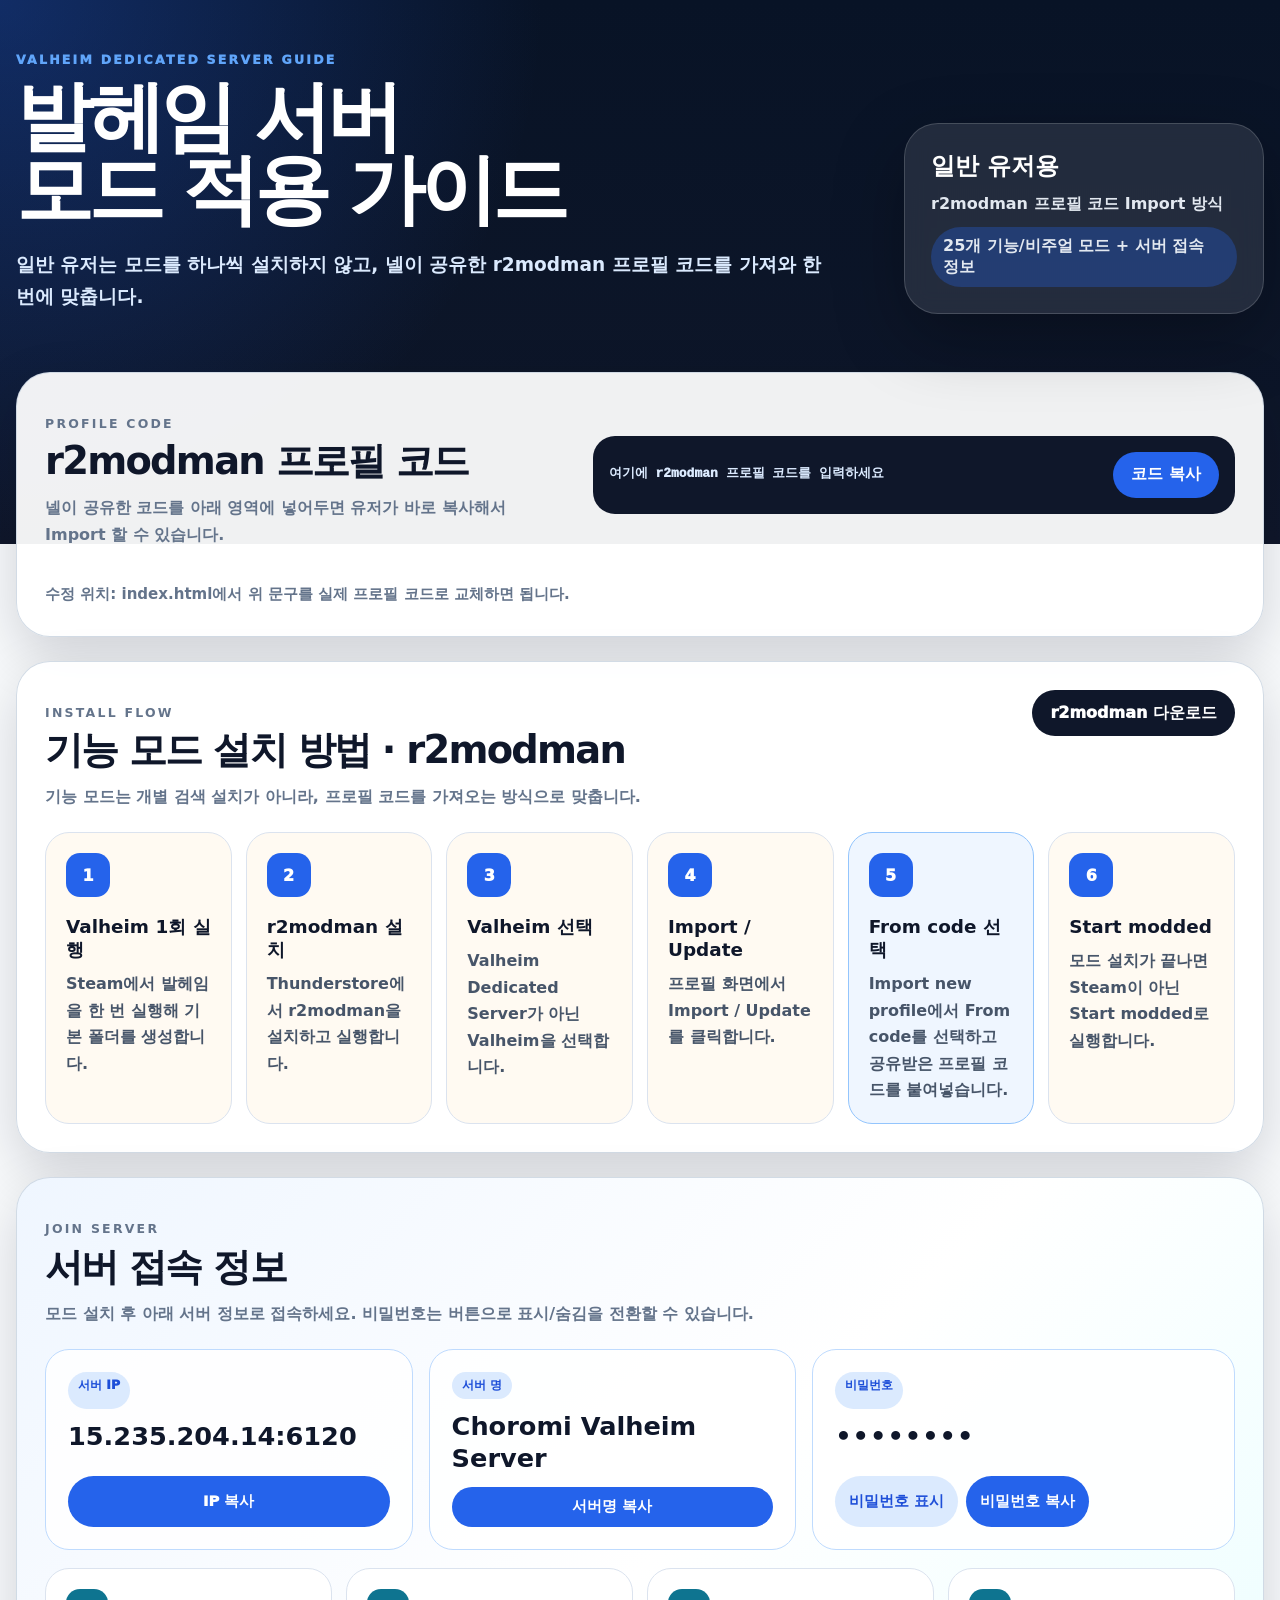
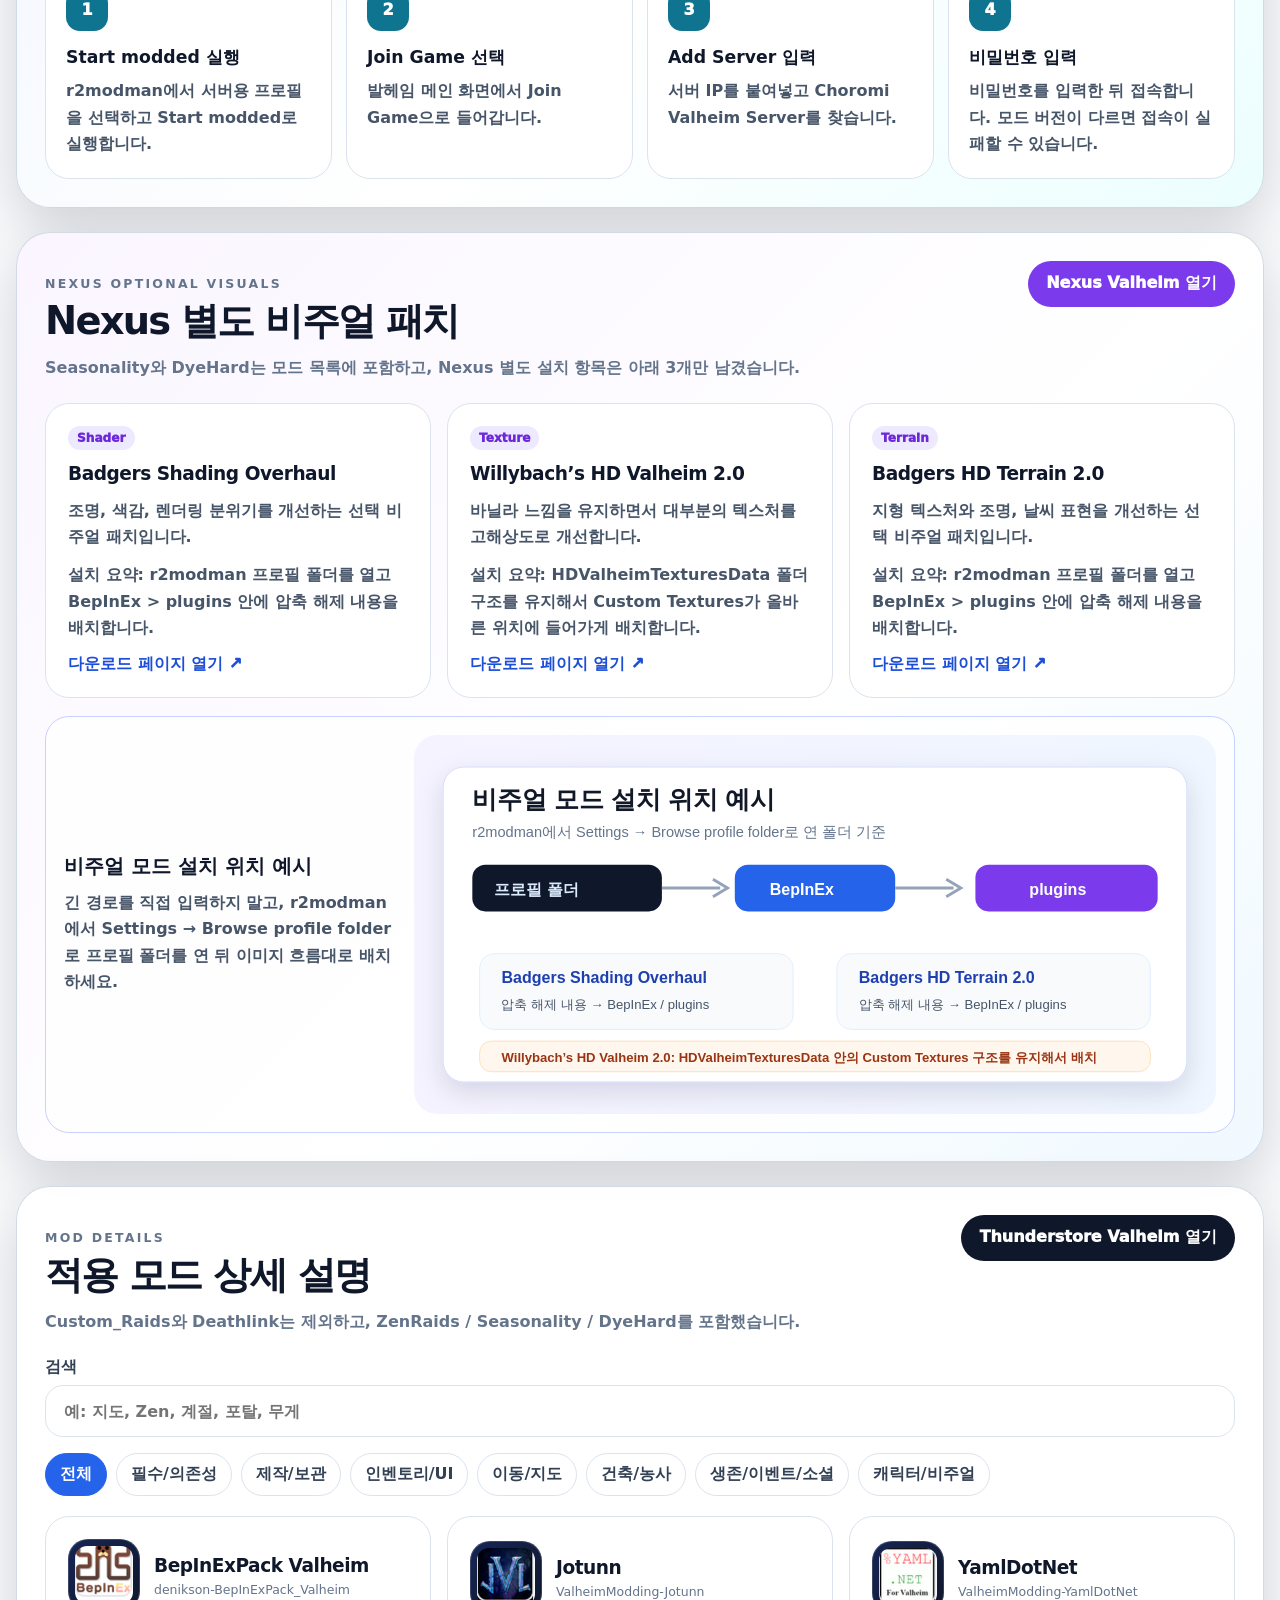
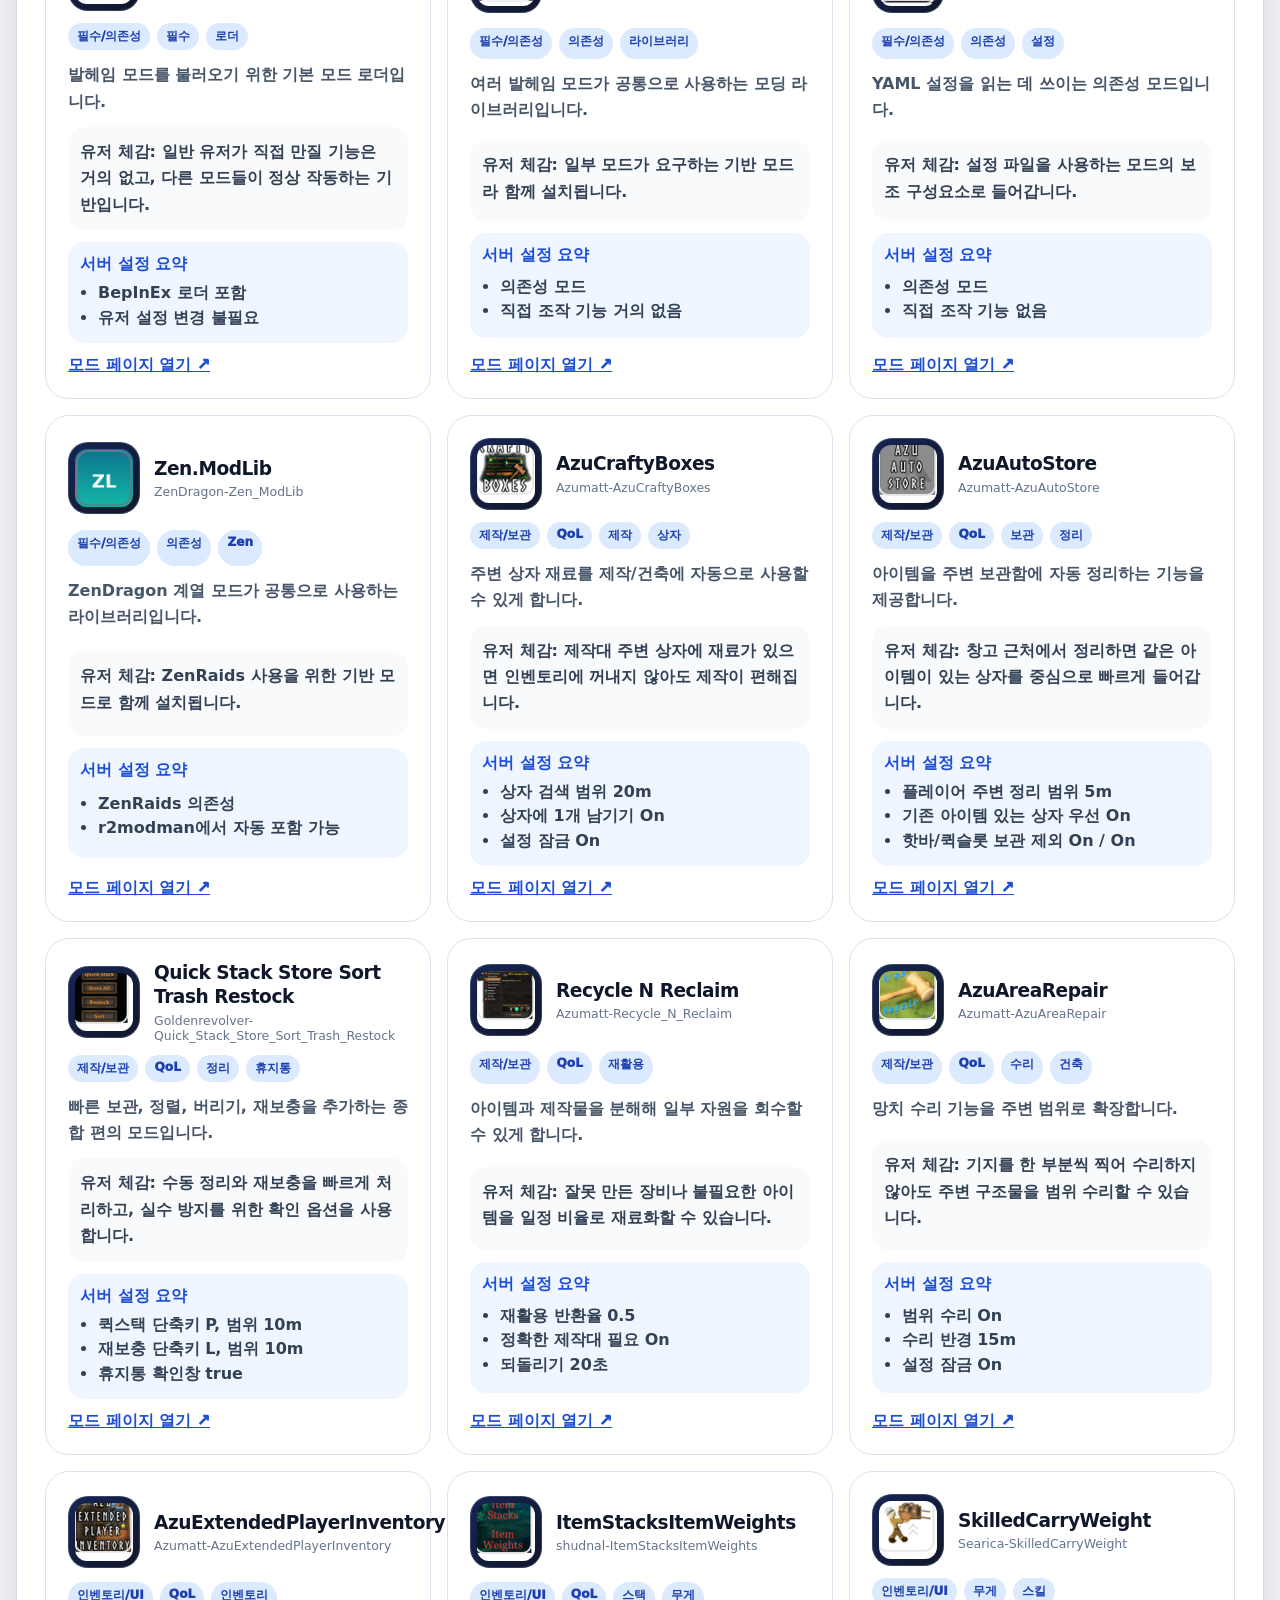
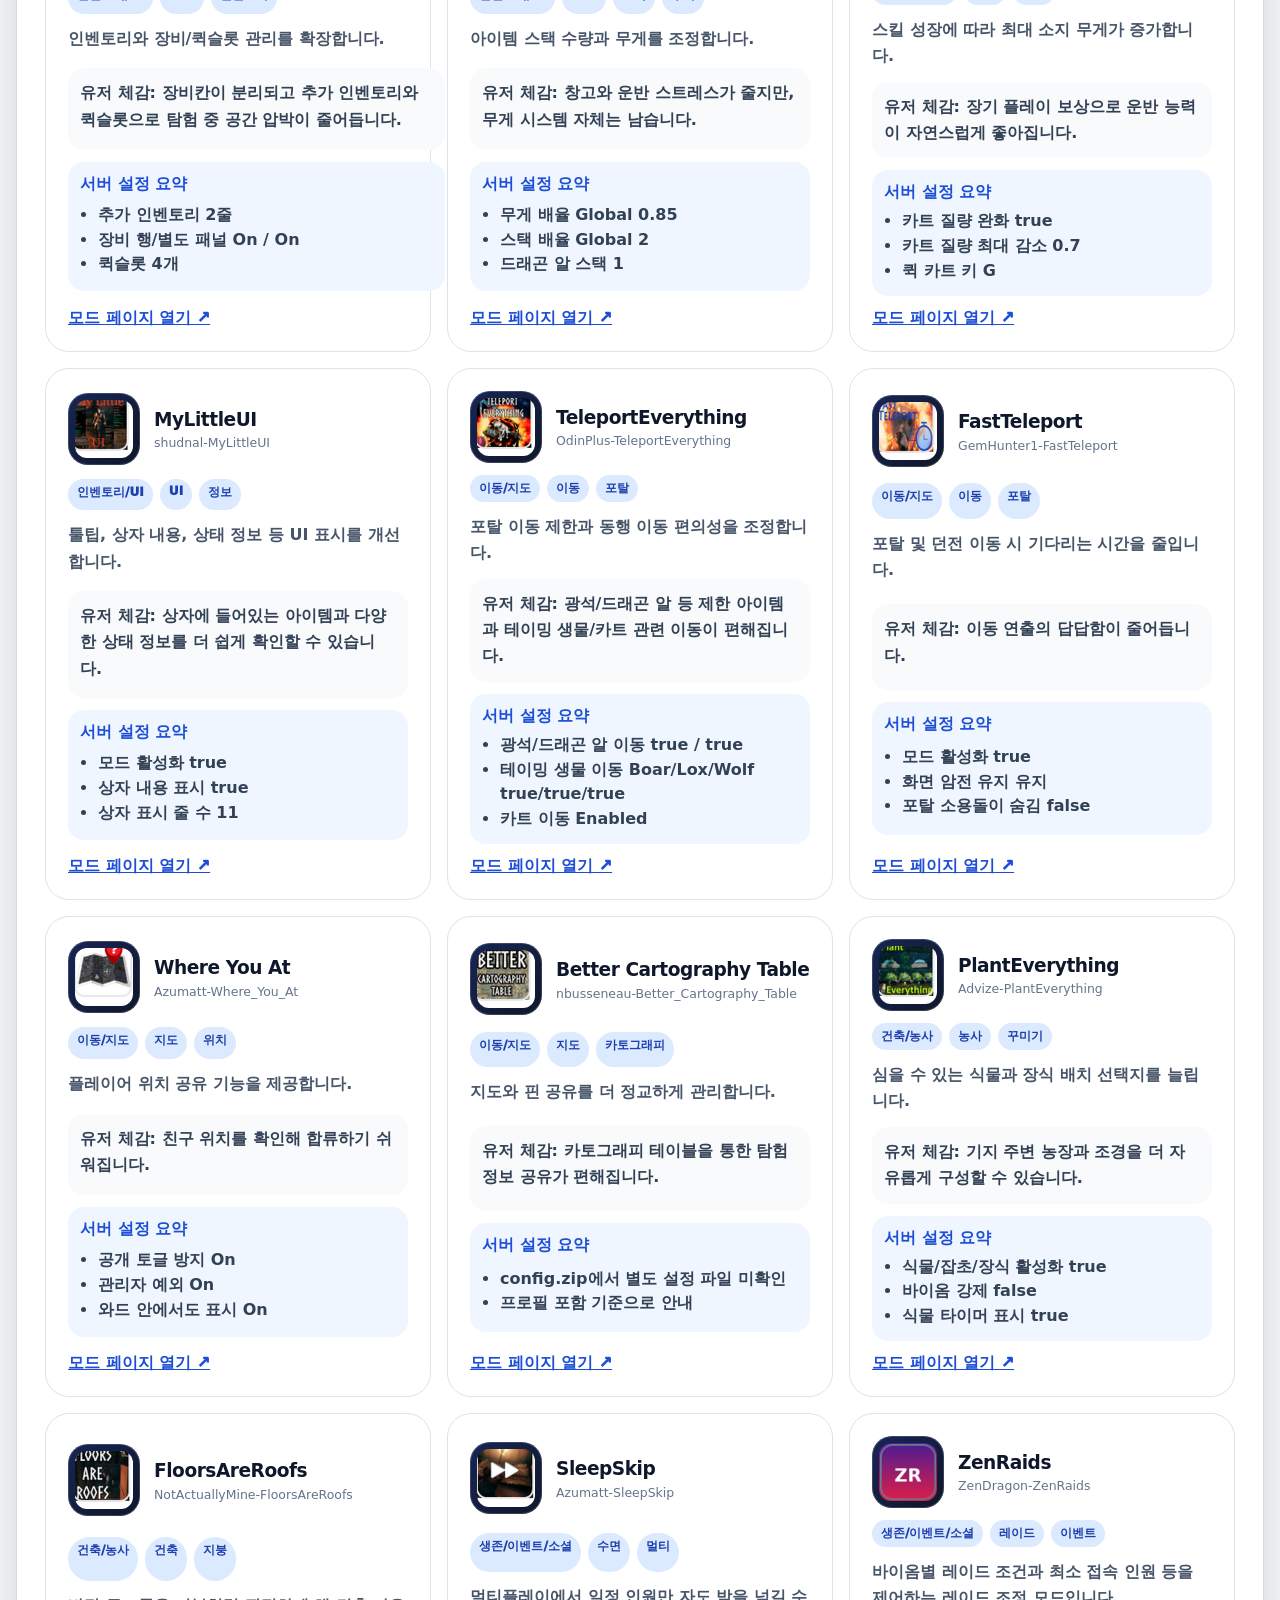
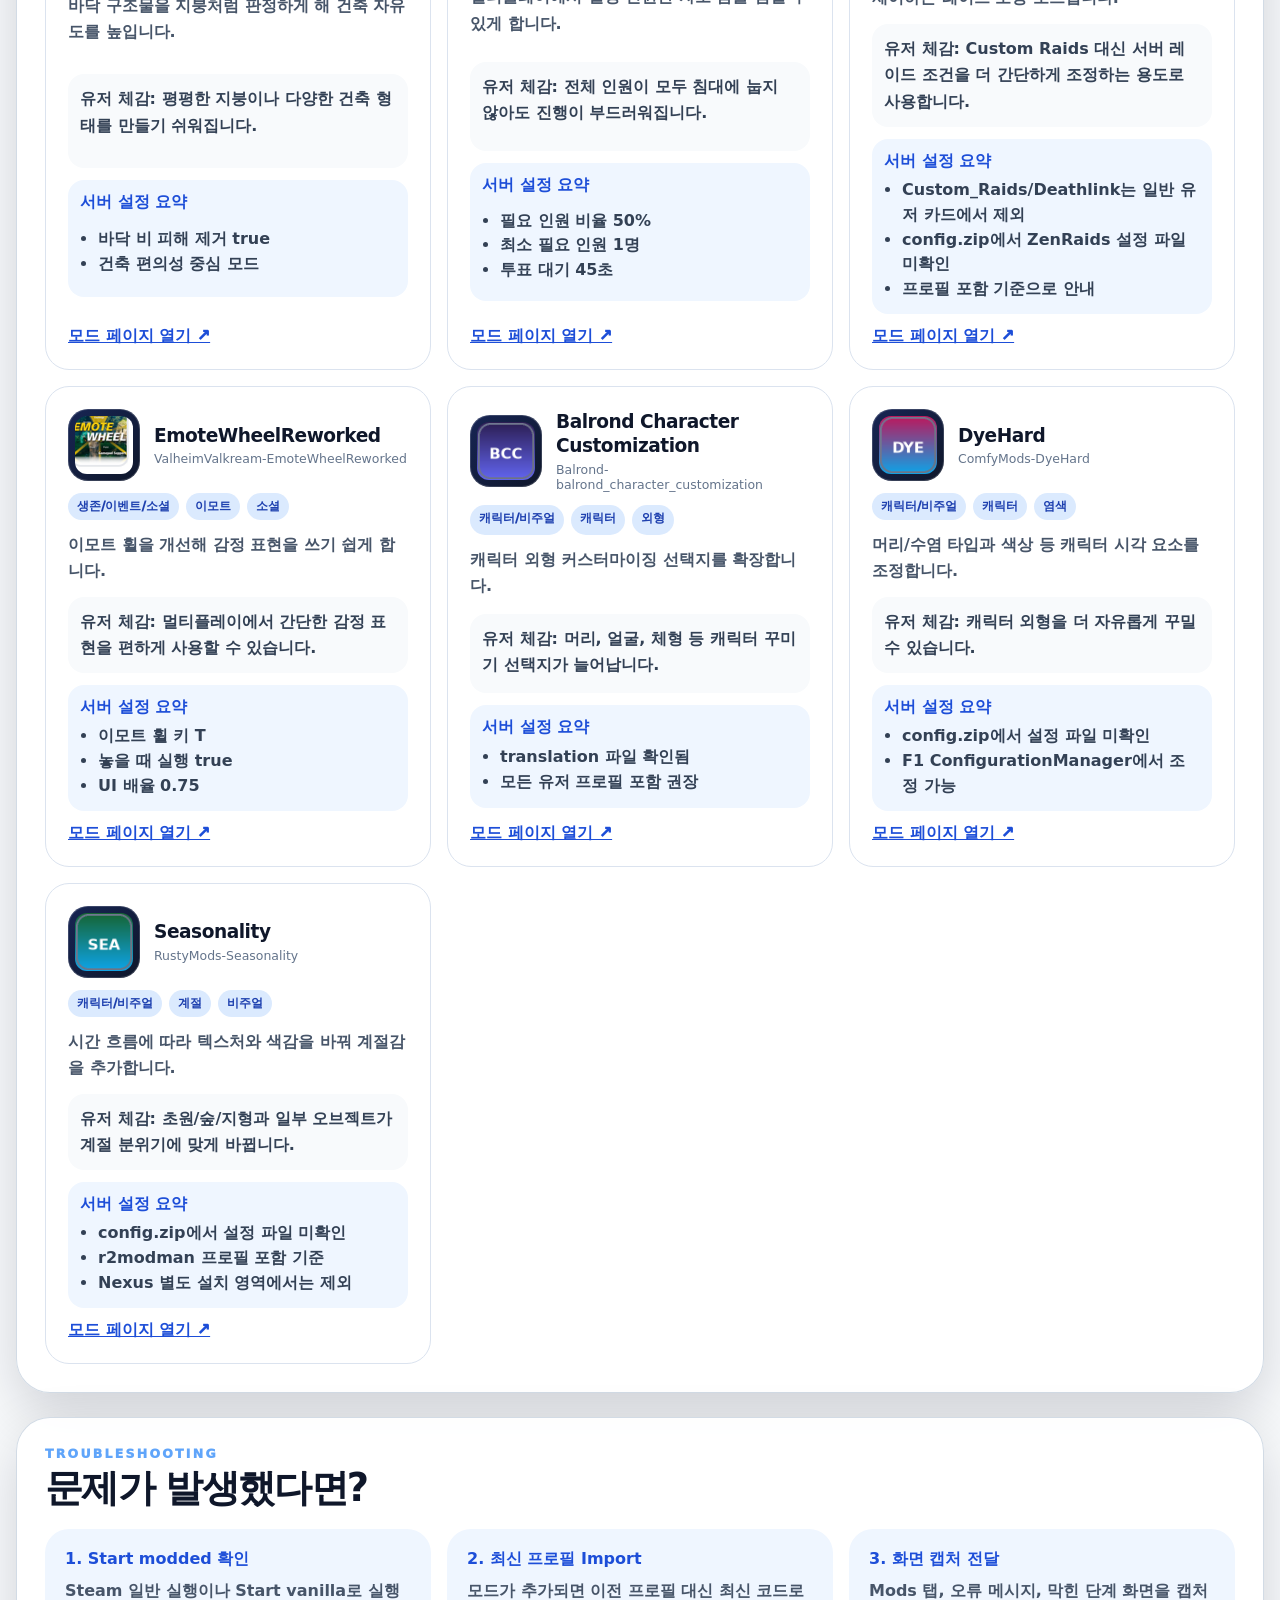
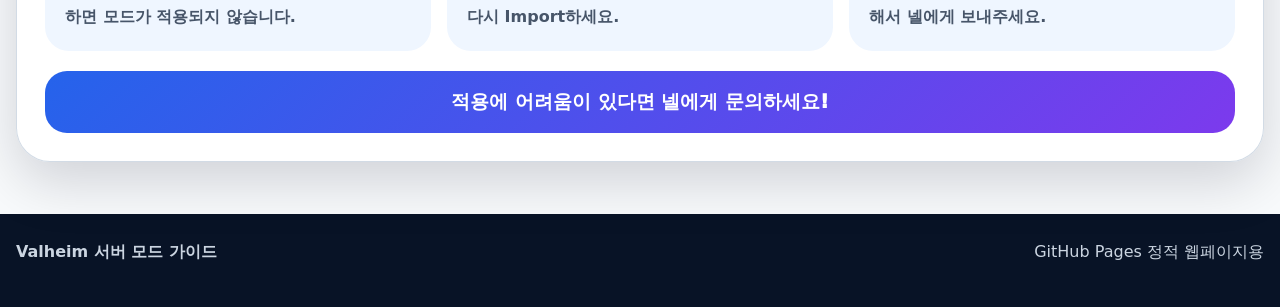
==== commit 94f0c523: "Add files via upload" ====
--- a/index.html
+++ b/index.html
@@ -5,7 +5,7 @@
   <meta name="viewport" content="width=device-width, initial-scale=1" />
   <title>Valheim 서버 모드 가이드</title>
   <meta name="description" content="발헤임 서버 일반 유저용 r2modman 프로필 Import 및 모드 설명 가이드" />
-  <link rel="stylesheet" href="./styles.css?v=13" />
+  <link rel="stylesheet" href="./styles.css?v=15" />
 </head>
 <body>
   <header class="hero">
@@ -13,23 +13,39 @@
       <div>
         <p class="eyebrow">Valheim Dedicated Server Guide</p>
         <h1>발헤임 서버<br/>모드 적용 가이드</h1>
-        <p class="hero__lead">적용 모드가 확정된 config.zip 기준으로 정리했습니다. 일반 유저는 r2modman 프로필 코드를 가져와 한 번에 맞추면 됩니다.</p>
+        <p class="hero__lead">일반 유저는 모드를 하나씩 설치하지 않고, 넬이 공유한 r2modman 프로필 코드를 가져와 한 번에 맞춥니다.</p>
       </div>
       <aside class="hero__panel">
         <strong>일반 유저용</strong>
         <span>r2modman 프로필 코드 Import 방식</span>
-        <span class="hero__count">22개 기능 모드 + 3개 비주얼 패치</span>
+        <span class="hero__count">25개 기능/비주얼 모드 + 서버 접속 정보</span>
       </aside>
     </div>
   </header>
+
   <main class="container">
     <section class="profile-code section-card" id="profile">
-      <div><p class="section-kicker">Profile Code</p><h2>r2modman 프로필 코드</h2><p>넬이 공유한 코드를 아래 영역에 넣어두면 유저가 바로 복사해서 Import 할 수 있습니다.</p></div>
-      <div class="code-box"><code id="profileCode">여기에 r2modman 프로필 코드를 입력하세요</code><button class="button" id="copyProfileCode" type="button">코드 복사</button></div>
+      <div>
+        <p class="section-kicker">Profile Code</p>
+        <h2>r2modman 프로필 코드</h2>
+        <p>넬이 공유한 코드를 아래 영역에 넣어두면 유저가 바로 복사해서 Import 할 수 있습니다.</p>
+      </div>
+      <div class="code-box">
+        <code id="profileCode">여기에 r2modman 프로필 코드를 입력하세요</code>
+        <button class="button" id="copyProfileCode" type="button">코드 복사</button>
+      </div>
       <p class="hint">수정 위치: <strong>index.html</strong>에서 위 문구를 실제 프로필 코드로 교체하면 됩니다.</p>
     </section>
+
     <section class="section-card">
-      <div class="section-head"><div><p class="section-kicker">Install Flow</p><h2>기능 모드 설치 방법 · r2modman</h2><p>기능 모드는 개별 검색 설치가 아니라, 프로필 코드를 가져오는 방식으로 맞춥니다.</p></div><a class="button button--dark" href="https://thunderstore.io/package/ebkr/r2modman/" target="_blank" rel="noreferrer">r2modman 다운로드</a></div>
+      <div class="section-head">
+        <div>
+          <p class="section-kicker">Install Flow</p>
+          <h2>기능 모드 설치 방법 · r2modman</h2>
+          <p>기능 모드는 개별 검색 설치가 아니라, 프로필 코드를 가져오는 방식으로 맞춥니다.</p>
+        </div>
+        <a class="button button--dark" href="https://thunderstore.io/package/ebkr/r2modman/" target="_blank" rel="noreferrer">r2modman 다운로드</a>
+      </div>
       <div class="step-grid">
         <article class="step-card"><span>1</span><h3>Valheim 1회 실행</h3><p>Steam에서 발헤임을 한 번 실행해 기본 폴더를 생성합니다.</p></article>
         <article class="step-card"><span>2</span><h3>r2modman 설치</h3><p>Thunderstore에서 r2modman을 설치하고 실행합니다.</p></article>
@@ -39,25 +55,606 @@
         <article class="step-card"><span>6</span><h3>Start modded</h3><p>모드 설치가 끝나면 Steam이 아닌 Start modded로 실행합니다.</p></article>
       </div>
     </section>
+
+    <section class="section-card server-join" id="server">
+      <div class="section-head">
+        <div>
+          <p class="section-kicker">Join Server</p>
+          <h2>서버 접속 정보</h2>
+          <p>모드 설치 후 아래 서버 정보로 접속하세요. 비밀번호는 버튼으로 표시/숨김을 전환할 수 있습니다.</p>
+        </div>
+      </div>
+
+      <div class="server-info-grid">
+        <article class="server-info-card">
+          <span class="server-info-card__label">서버 IP</span>
+          <strong id="serverIp">15.235.204.14:6120</strong>
+          <button class="button button--small copy-value" type="button" data-copy-target="serverIp">IP 복사</button>
+        </article>
+        <article class="server-info-card">
+          <span class="server-info-card__label">서버 명</span>
+          <strong id="serverName">Choromi Valheim Server</strong>
+          <button class="button button--small copy-value" type="button" data-copy-target="serverName">서버명 복사</button>
+        </article>
+        <article class="server-info-card">
+          <span class="server-info-card__label">비밀번호</span>
+          <strong class="password-text" id="serverPassword" data-password="qwer1234">••••••••</strong>
+          <div class="server-info-card__actions">
+            <button class="button button--small button--ghost" id="togglePassword" type="button" aria-pressed="false">비밀번호 표시</button>
+            <button class="button button--small copy-value" type="button" data-copy-target="serverPassword">비밀번호 복사</button>
+          </div>
+        </article>
+      </div>
+
+      <div class="join-step-grid">
+        <article class="join-step"><span>1</span><h3>Start modded 실행</h3><p>r2modman에서 서버용 프로필을 선택하고 Start modded로 실행합니다.</p></article>
+        <article class="join-step"><span>2</span><h3>Join Game 선택</h3><p>발헤임 메인 화면에서 Join Game으로 들어갑니다.</p></article>
+        <article class="join-step"><span>3</span><h3>Add Server 입력</h3><p>서버 IP를 붙여넣고 Choromi Valheim Server를 찾습니다.</p></article>
+        <article class="join-step"><span>4</span><h3>비밀번호 입력</h3><p>비밀번호를 입력한 뒤 접속합니다. 모드 버전이 다르면 접속이 실패할 수 있습니다.</p></article>
+      </div>
+    </section>
+
     <section class="section-card visual-section" id="visuals">
-      <div class="section-head"><div><p class="section-kicker">Visual Patch Links</p><h2>비주얼 모드 다운로드 사이트</h2><p>계절 관련 모드는 현재 별도 비주얼 안내에서 제외하고, Nexus 별도 설치 항목은 아래 3개만 남겼습니다.</p></div><a class="button button--nexus" href="https://www.nexusmods.com/valheim" target="_blank" rel="noreferrer">Nexus Valheim 열기</a></div>
+      <div class="section-head">
+        <div>
+          <p class="section-kicker">Nexus Optional Visuals</p>
+          <h2>Nexus 별도 비주얼 패치</h2>
+          <p>Seasonality와 DyeHard는 모드 목록에 포함하고, Nexus 별도 설치 항목은 아래 3개만 남겼습니다.</p>
+        </div>
+        <a class="button button--nexus" href="https://www.nexusmods.com/valheim" target="_blank" rel="noreferrer">Nexus Valheim 열기</a>
+      </div>
       <div class="visual-grid" id="visualGrid"></div>
-      <div class="install-example"><div><h3>비주얼 모드 설치 위치 예시</h3><p>긴 경로를 직접 입력하지 말고, r2modman에서 <strong>Settings → Browse profile folder</strong>로 프로필 폴더를 연 뒤 이미지 흐름대로 배치하세요.</p></div><img src="./assets/visual-install-example.svg" alt="비주얼 모드 설치 위치 예시" /></div>
+      <div class="install-example">
+        <div>
+          <h3>비주얼 모드 설치 위치 예시</h3>
+          <p>긴 경로를 직접 입력하지 말고, r2modman에서 <strong>Settings → Browse profile folder</strong>로 프로필 폴더를 연 뒤 이미지 흐름대로 배치하세요.</p>
+        </div>
+        <img src="./assets/visual-install-example.svg" alt="비주얼 모드 설치 위치 예시" />
+      </div>
     </section>
+
     <section class="section-card" id="mods">
-      <div class="section-head"><div><p class="section-kicker">Mod Details</p><h2>적용 모드 상세 설명</h2><p>모드 아이콘, 역할, 실제 설정 기반 유저 체감을 카드로 정리했습니다.</p></div><a class="button button--dark" href="https://thunderstore.io/c/valheim/" target="_blank" rel="noreferrer">Thunderstore Valheim 열기</a></div>
-      <div class="toolbar"><label class="search"><span>검색</span><input id="modSearch" type="search" placeholder="예: 지도, Azu, 포탈, 무게" /></label><div class="category-tabs" id="categoryTabs"></div></div>
-      <div class="notice"><strong>config 기준 안내</strong><p>현재 업로드된 config.zip 기준으로 카드가 구성되었습니다. server_devcommands.cfg는 관리자용으로 제외했습니다.</p></div>
-      <div class="mod-grid" id="modGrid"></div><p class="empty" id="emptyState" hidden>검색 결과가 없습니다.</p>
+      <div class="section-head">
+        <div>
+          <p class="section-kicker">Mod Details</p>
+          <h2>적용 모드 상세 설명</h2>
+          <p>Custom_Raids와 Deathlink는 제외하고, ZenRaids / Seasonality / DyeHard를 포함했습니다.</p>
+        </div>
+        <a class="button button--dark" href="https://thunderstore.io/c/valheim/" target="_blank" rel="noreferrer">Thunderstore Valheim 열기</a>
+      </div>
+
+      <div class="toolbar">
+        <label class="search">
+          <span>검색</span>
+          <input id="modSearch" type="search" placeholder="예: 지도, Zen, 계절, 포탈, 무게" />
+        </label>
+        <div class="category-tabs" id="categoryTabs"></div>
+      </div>
+
+      <div class="mod-grid" id="modGrid"></div>
+      <p class="empty" id="emptyState" hidden>검색 결과가 없습니다.</p>
     </section>
+
     <section class="section-card help-section">
-      <div><p class="section-kicker">Troubleshooting</p><h2>문제가 발생했다면?</h2></div>
-      <div class="help-grid"><article><strong>1. Start modded 확인</strong><span>Steam 일반 실행이나 Start vanilla로 실행하면 모드가 적용되지 않습니다.</span></article><article><strong>2. 최신 프로필 Import</strong><span>모드가 추가되면 이전 프로필 대신 최신 코드로 다시 Import하세요.</span></article><article><strong>3. 화면 캡처 전달</strong><span>Mods 탭, 오류 메시지, 막힌 단계 화면을 캡처해서 넬에게 보내주세요.</span></article></div>
+      <div>
+        <p class="section-kicker">Troubleshooting</p>
+        <h2>문제가 발생했다면?</h2>
+      </div>
+      <div class="help-grid">
+        <article><strong>1. Start modded 확인</strong><span>Steam 일반 실행이나 Start vanilla로 실행하면 모드가 적용되지 않습니다.</span></article>
+        <article><strong>2. 최신 프로필 Import</strong><span>모드가 추가되면 이전 프로필 대신 최신 코드로 다시 Import하세요.</span></article>
+        <article><strong>3. 화면 캡처 전달</strong><span>Mods 탭, 오류 메시지, 막힌 단계 화면을 캡처해서 넬에게 보내주세요.</span></article>
+      </div>
       <p class="contact">적용에 어려움이 있다면 넬에게 문의하세요!</p>
     </section>
   </main>
-  <footer class="footer"><div class="container"><strong>Valheim 서버 모드 가이드</strong><span>GitHub Pages 정적 웹페이지용</span></div></footer>
-  <script>window.VALHEIM_MODS = [{"id": "denikson-BepInExPack_Valheim", "display": "BepInExPack Valheim", "category": "필수/의존성", "tags": ["필수", "로더"], "desc": "발헤임 모드를 불러오기 위한 기본 모드 로더입니다.", "effect": "일반 유저가 직접 건드릴 설정은 거의 없고, 다른 모드들이 정상 로드되는 기반입니다.", "summary": ["BepInEx.cfg 포함", "모드 로딩/로그 출력 기반", "프로필 Import 시 자동 포함"], "link": "https://thunderstore.io/c/valheim/p/denikson/BepInExPack_Valheim/", "iconPath": "./assets/icons/denikson-BepInExPack_Valheim.png"}, {"id": "ValheimModding-Jotunn", "display": "Jotunn", "category": "필수/의존성", "tags": ["의존성", "라이브러리"], "desc": "여러 발헤임 모드가 공통으로 사용하는 모딩 라이브러리입니다.", "effect": "별도 조작 기능은 거의 없으며, 의존성으로 함께 설치됩니다.", "summary": ["별도 config 없음", "의존성 모드", "수동 수정 불필요"], "link": "https://thunderstore.io/c/valheim/p/ValheimModding/Jotunn/", "iconPath": "./assets/icons/ValheimModding-Jotunn.png"}, {"id": "ValheimModding-YamlDotNet", "display": "YamlDotNet", "category": "필수/의존성", "tags": ["의존성", "YAML"], "desc": "YAML 설정 파일을 읽기 위한 의존성 모드입니다.", "effect": "Custom Raids/Deathlink 같은 YAML 기반 설정을 읽는 보조 구성요소입니다.", "summary": ["별도 config 없음", "YAML 설정 지원", "수동 수정 불필요"], "link": "https://thunderstore.io/c/valheim/p/ValheimModding/YamlDotNet/", "iconPath": "./assets/icons/ValheimModding-YamlDotNet.png"}, {"id": "Azumatt-AzuCraftyBoxes", "display": "AzuCraftyBoxes", "category": "제작/보관", "tags": ["QoL", "제작", "상자"], "desc": "제작/건축 시 주변 보관함의 재료를 자동으로 참조합니다.", "effect": "재료를 인벤토리에 꺼내지 않아도 20m 범위 상자 재료로 제작/건축할 수 있습니다.", "summary": ["상자 검색 범위 20m", "재료 1개 남기기 On", "설정 잠금 On"], "link": "https://thunderstore.io/c/valheim/p/Azumatt/AzuCraftyBoxes/", "iconPath": "./assets/icons/Azumatt-AzuCraftyBoxes.png"}, {"id": "Azumatt-AzuAutoStore", "display": "AzuAutoStore", "category": "제작/보관", "tags": ["QoL", "보관", "정리"], "desc": "인벤토리 아이템을 주변 상자로 자동 정리합니다.", "effect": "마침표 키로 주변 5m 상자에 빠르게 보관하고, 이미 같은 아이템이 있는 상자 위주로 정리됩니다.", "summary": ["Player Range 5m / Fallback 10m", "Must Have Existing Item On", "Hotbar/Quick Slot 무시 On"], "link": "https://thunderstore.io/c/valheim/p/Azumatt/AzuAutoStore/", "iconPath": "./assets/icons/Azumatt-AzuAutoStore.png"}, {"id": "Goldenrevolver-Quick_Stack_Store_Sort_Trash_Restock", "display": "Quick Stack Store Sort Trash Restock", "category": "제작/보관", "tags": ["QoL", "정리", "재보충"], "desc": "빠른 보관, 재보충, 정렬, 휴지통 기능을 제공합니다.", "effect": "P로 빠른 보관, L로 탄약/소모품 재보충, O로 정렬, Delete로 버리기 기능을 사용할 수 있습니다.", "summary": ["Quick Stack 범위 10m", "Restock 범위 10m", "Trash 확인창 On"], "link": "https://thunderstore.io/c/valheim/p/Goldenrevolver/Quick_Stack_Store_Sort_Trash_Restock/", "iconPath": "./assets/icons/Goldenrevolver-Quick_Stack_Store_Sort_Trash_Restock.png"}, {"id": "Azumatt-Recycle_N_Reclaim", "display": "Recycle N Reclaim", "category": "제작/보관", "tags": ["QoL", "재활용"], "desc": "아이템을 분해해 일부 자원을 되돌려 받을 수 있습니다.", "effect": "정확한 제작대 근처에서 50% 반환율로 재활용합니다. 완전 무손실은 아니라 제작 선택의 의미는 남습니다.", "summary": ["Recycling Rate 0.5", "정확한 제작대 필요 On", "알 수 없는 레시피 재활용 Off"], "link": "https://thunderstore.io/c/valheim/p/Azumatt/Recycle_N_Reclaim/", "iconPath": "./assets/icons/Azumatt-Recycle_N_Reclaim.png"}, {"id": "Azumatt-AzuAreaRepair", "display": "AzuAreaRepair", "category": "제작/보관", "tags": ["QoL", "수리", "건축"], "desc": "망치 수리를 범위 수리로 확장합니다.", "effect": "망치 수리 시 주변 15m 구조물을 한 번에 관리하기 쉬워져 기지 보수 시간이 줄어듭니다.", "summary": ["Area Repair On", "수리 반경 15m", "설정 잠금 On"], "link": "https://thunderstore.io/c/valheim/p/Azumatt/AzuAreaRepair/", "iconPath": "./assets/icons/Azumatt-AzuAreaRepair.png"}, {"id": "Azumatt-AzuExtendedPlayerInventory", "display": "AzuExtendedPlayerInventory", "category": "인벤토리/UI", "tags": ["QoL", "인벤토리"], "desc": "인벤토리, 장비 슬롯, 퀵슬롯을 확장합니다.", "effect": "추가 인벤토리 2줄, 장비 분리 패널, 4개 퀵슬롯으로 탐험 중 인벤토리 압박이 줄어듭니다.", "summary": ["Extra Inventory Rows 2", "Equipment Row On", "Quick Slots 4"], "link": "https://thunderstore.io/c/valheim/p/Azumatt/AzuExtendedPlayerInventory/", "iconPath": "./assets/icons/Azumatt-AzuExtendedPlayerInventory.png"}, {"id": "shudnal-ItemStacksItemWeights", "display": "ItemStacksItemWeights", "category": "인벤토리/UI", "tags": ["QoL", "스택", "무게"], "desc": "아이템 스택 수량과 무게 배율을 조정합니다.", "effect": "대부분 아이템은 스택 2배, 무게 0.85배가 적용되어 운반/창고 부담이 줄어듭니다.", "summary": ["StackMultiplier Global 2", "WeightMultiplier Global 0.85", "DragonEgg Stack 1"], "link": "https://thunderstore.io/c/valheim/p/shudnal/ItemStacksItemWeights/", "iconPath": "./assets/icons/shudnal-ItemStacksItemWeights.png"}, {"id": "Searica-SkilledCarryWeight", "display": "SkilledCarryWeight", "category": "인벤토리/UI", "tags": ["무게", "스킬", "운반"], "desc": "스킬 성장에 따라 운반 관련 능력을 보정합니다.", "effect": "달리기/점프/채광/벌목/수영/은신/승마 스킬이 운반 편의에 영향을 주고, 카트 질량 부담도 줄어듭니다.", "summary": ["Cart 영향 On", "Max Mass Reduction 0.7", "Quick Cart Key G"], "link": "https://thunderstore.io/c/valheim/p/Searica/SkilledCarryWeight/", "iconPath": "./assets/icons/Searica-SkilledCarryWeight.png"}, {"id": "shudnal-MyLittleUI", "display": "MyLittleUI", "category": "인벤토리/UI", "tags": ["UI", "정보"], "desc": "툴팁, 시계, 날씨, 바람, 인벤토리 정보를 개선합니다.", "effect": "상자 내용 11줄 표시, 무게/슬롯 표시, 24시간 시계, 날씨/바람 표시 등 정보 확인이 쉬워집니다.", "summary": ["Chest Content 11줄", "Clock/Forecast/Winds On", "Weight/Slots 표시 On"], "link": "https://thunderstore.io/c/valheim/p/shudnal/MyLittleUI/", "iconPath": "./assets/icons/shudnal-MyLittleUI.png"}, {"id": "OdinPlus-TeleportEverything", "display": "TeleportEverything", "category": "이동/지도", "tags": ["포탈", "이동"], "desc": "포탈 이동 제한과 동행 이동을 확장합니다.", "effect": "광석과 드래곤 알 포탈 이동이 가능하고, 멧돼지/록스/늑대 및 카트 이동도 허용됩니다.", "summary": ["Ores/Dragon Eggs 이동 On", "Boars/Loxes/Wolves 이동 On", "Carts 이동 On"], "link": "https://thunderstore.io/c/valheim/p/OdinPlus/TeleportEverything/", "iconPath": "./assets/icons/OdinPlus-TeleportEverything.png"}, {"id": "GemHunter1-FastTeleport", "display": "FastTeleport", "category": "이동/지도", "tags": ["포탈", "속도"], "desc": "포탈 이동 연출을 간소화합니다.", "effect": "텔레포트 흐름이 더 빠르고 답답함이 줄어듭니다.", "summary": ["Mod Enabled true", "Black Out Camera false", "Teleport Swirl 표시 기본"], "link": "https://thunderstore.io/c/valheim/p/GemHunter1/FastTeleport/", "iconPath": "./assets/icons/GemHunter1-FastTeleport.png"}, {"id": "Azumatt-Where_You_At", "display": "Where You At", "category": "이동/지도", "tags": ["지도", "위치"], "desc": "플레이어 위치 공유를 관리합니다.", "effect": "공개 토글이 막혀 위치 공유 기준이 통일되고, 관리자는 예외 처리가 가능합니다.", "summary": ["Prevent Public Toggle On", "Admin Exempt On", "Off In Wards Off"], "link": "https://thunderstore.io/c/valheim/p/Azumatt/Where_You_At/", "iconPath": "./assets/icons/Azumatt-Where_You_At.png"}, {"id": "Advize-PlantEverything", "display": "PlantEverything", "category": "건축/농사", "tags": ["농사", "꾸미기"], "desc": "더 많은 식물, 나무, 장식 요소를 심거나 배치할 수 있게 합니다.", "effect": "기지 꾸미기 자유도가 올라가지만, 작물은 경작/햇빛/공간 조건을 유지합니다.", "summary": ["PlaceAnywhere false", "EnforceBiomes false", "Crops require Sun/Space On"], "link": "https://thunderstore.io/c/valheim/p/Advize/PlantEverything/", "iconPath": "./assets/icons/Advize-PlantEverything.png"}, {"id": "NotActuallyMine-FloorsAreRoofs", "display": "FloorsAreRoofs", "category": "건축/농사", "tags": ["건축", "지붕"], "desc": "바닥 구조물을 지붕처럼 활용할 수 있게 합니다.", "effect": "평평한 지붕이나 다양한 건축 형태를 만들기 쉬워지고, 비 피해도 제거됩니다.", "summary": ["RemoveRainDamage true", "평지붕 건축 편의", "별도 조작 거의 없음"], "link": "https://thunderstore.io/c/valheim/p/NotActuallyMine/FloorsAreRoofs/", "iconPath": "./assets/icons/NotActuallyMine-FloorsAreRoofs.png"}, {"id": "Azumatt-SleepSkip", "display": "SleepSkip", "category": "생존/이벤트/소셜", "tags": ["수면", "멀티"], "desc": "멀티플레이에서 일부 인원만 자도 밤을 넘길 수 있습니다.", "effect": "접속자의 50% 또는 최소 1명이 수면하면 밤 스킵 투표가 진행됩니다.", "summary": ["Percent 50%", "Players Needed 1", "Vote Timeout 45초"], "link": "https://thunderstore.io/c/valheim/p/Azumatt/SleepSkip/", "iconPath": "./assets/icons/Azumatt-SleepSkip.png"}, {"id": "MidnightMods-Deathlink", "display": "Deathlink", "category": "생존/이벤트/소셜", "tags": ["사망", "패널티"], "desc": "사망 패널티와 사망 선택지를 조정합니다.", "effect": "현재 캐릭터는 Casual 선택지 기준이며, 최소/최대 3개 장비 보존과 2~5% 스킬 손실 범위가 적용됩니다.", "summary": ["deathChoiceLevel Casual", "장비 3개 보존", "스킬 손실 2~5%"], "link": "https://thunderstore.io/c/valheim/p/MidnightMods/Deathlink/", "iconPath": "./assets/icons/MidnightMods-Deathlink.png"}, {"id": "ASharpPen-Custom_Raids", "display": "Custom Raids", "category": "생존/이벤트/소셜", "tags": ["레이드", "이벤트"], "desc": "레이드 발생 조건과 이벤트 시스템을 조정합니다.", "effect": "기본 레이드는 유지하되, 체크 간격 46분과 발생 확률 15% 기준으로 레이드 빈도가 조정됩니다.", "summary": ["OverrideExisting true", "EventCheckInterval 46", "TriggerChance 15%"], "link": "https://thunderstore.io/c/valheim/p/ASharpPen/Custom_Raids/", "iconPath": "./assets/icons/ASharpPen-Custom_Raids.png"}, {"id": "ValheimValkream-EmoteWheelReworked", "display": "EmoteWheelReworked", "category": "생존/이벤트/소셜", "tags": ["이모트", "소셜"], "desc": "이모트 휠을 개선합니다.", "effect": "T 키로 이모트 휠을 열고, 0.75 스케일 UI로 감정 표현을 사용할 수 있습니다.", "summary": ["Hotkey T", "GUI Scale 0.75", "TriggerOnRelease true"], "link": "https://thunderstore.io/c/valheim/p/ValheimValkream/EmoteWheelReworked/", "iconPath": "./assets/icons/ValheimValkream-EmoteWheelReworked.png"}, {"id": "Balrond-balrond_character_customization", "display": "Balrond Character Customization", "category": "캐릭터 커스텀", "tags": ["캐릭터", "외형"], "desc": "캐릭터 외형 커스터마이징 선택지를 확장합니다.", "effect": "프로필에 포함되어 있으면 일반 유저가 같은 외형 확장 환경으로 접속할 수 있습니다.", "summary": ["번역 파일 포함", "별도 주요 설정 없음", "전원 설치 권장"], "link": "https://thunderstore.io/c/valheim/p/Balrond/balrond_character_customization/", "iconPath": "./assets/icons/Balrond-balrond_character_customization.png"}]; window.VALHEIM_VISUALS = [{"name": "Badgers Shading Overhaul", "tag": "Shader", "desc": "조명, 색감, 렌더링 분위기를 개선하는 선택 비주얼 패치입니다.", "link": "https://www.nexusmods.com/valheim/mods/2366", "install": "프로필 폴더를 열고 BepInEx > plugins 안에 압축 해제 내용을 배치합니다."}, {"name": "Willybach’s HD Valheim 2.0", "tag": "Texture", "desc": "바닐라 느낌을 유지하면서 대부분의 텍스처를 고해상도로 개선합니다.", "link": "https://www.nexusmods.com/valheim/mods/1030", "install": "HDValheimTexturesData 폴더 구조를 유지해서 Custom Textures가 올바른 위치에 들어가게 배치합니다."}, {"name": "Badgers HD Terrain 2.0", "tag": "Terrain", "desc": "지형 텍스처와 조명, 날씨 표현을 개선하는 선택 비주얼 패치입니다.", "link": "https://www.nexusmods.com/valheim/mods/2887", "install": "프로필 폴더를 열고 BepInEx > plugins 안에 압축 해제 내용을 배치합니다."}];</script>
-  <script src="./script.js?v=13" defer></script>
+
+  <footer class="footer">
+    <div class="container">
+      <strong>Valheim 서버 모드 가이드</strong>
+      <span>GitHub Pages 정적 웹페이지용</span>
+    </div>
+  </footer>
+
+  <script>
+    window.VALHEIM_MODS = [
+  {
+    "id": "denikson-BepInExPack_Valheim",
+    "display": "BepInExPack Valheim",
+    "category": "필수/의존성",
+    "tags": [
+      "필수",
+      "로더"
+    ],
+    "desc": "발헤임 모드를 불러오기 위한 기본 모드 로더입니다.",
+    "effect": "일반 유저가 직접 만질 기능은 거의 없고, 다른 모드들이 정상 작동하는 기반입니다.",
+    "link": "https://thunderstore.io/c/valheim/p/denikson/BepInExPack_Valheim/",
+    "settingSummary": [
+      "BepInEx 로더 포함",
+      "유저 설정 변경 불필요"
+    ],
+    "iconPath": "./assets/icons/denikson-BepInExPack_Valheim.png",
+    "iconData": "[data-uri]"
+  },
+  {
+    "id": "ValheimModding-Jotunn",
+    "display": "Jotunn",
+    "category": "필수/의존성",
+    "tags": [
+      "의존성",
+      "라이브러리"
+    ],
+    "desc": "여러 발헤임 모드가 공통으로 사용하는 모딩 라이브러리입니다.",
+    "effect": "일부 모드가 요구하는 기반 모드라 함께 설치됩니다.",
+    "link": "https://thunderstore.io/c/valheim/p/ValheimModding/Jotunn/",
+    "settingSummary": [
+      "의존성 모드",
+      "직접 조작 기능 거의 없음"
+    ],
+    "iconPath": "./assets/icons/ValheimModding-Jotunn.png",
+    "iconData": "[data-uri]"
+  },
+  {
+    "id": "ValheimModding-YamlDotNet",
+    "display": "YamlDotNet",
+    "category": "필수/의존성",
+    "tags": [
+      "의존성",
+      "설정"
+    ],
+    "desc": "YAML 설정을 읽는 데 쓰이는 의존성 모드입니다.",
+    "effect": "설정 파일을 사용하는 모드의 보조 구성요소로 들어갑니다.",
+    "link": "https://thunderstore.io/c/valheim/p/ValheimModding/YamlDotNet/",
+    "settingSummary": [
+      "의존성 모드",
+      "직접 조작 기능 없음"
+    ],
+    "iconPath": "./assets/icons/ValheimModding-YamlDotNet.png",
+    "iconData": "[data-uri]"
+  },
+  {
+    "id": "ZenDragon-Zen_ModLib",
+    "display": "Zen.ModLib",
+    "category": "필수/의존성",
+    "tags": [
+      "의존성",
+      "Zen"
+    ],
+    "desc": "ZenDragon 계열 모드가 공통으로 사용하는 라이브러리입니다.",
+    "effect": "ZenRaids 사용을 위한 기반 모드로 함께 설치됩니다.",
+    "link": "https://thunderstore.io/c/valheim/p/ZenDragon/Zen_ModLib/",
+    "settingSummary": [
+      "ZenRaids 의존성",
+      "r2modman에서 자동 포함 가능"
+    ],
+    "iconPath": "./assets/icons/ZenDragon-Zen_ModLib.png",
+    "iconData": "[data-uri]"
+  },
+  {
+    "id": "Azumatt-AzuCraftyBoxes",
+    "display": "AzuCraftyBoxes",
+    "category": "제작/보관",
+    "tags": [
+      "QoL",
+      "제작",
+      "상자"
+    ],
+    "desc": "주변 상자 재료를 제작/건축에 자동으로 사용할 수 있게 합니다.",
+    "effect": "제작대 주변 상자에 재료가 있으면 인벤토리에 꺼내지 않아도 제작이 편해집니다.",
+    "link": "https://thunderstore.io/c/valheim/p/Azumatt/AzuCraftyBoxes/",
+    "settingSummary": [
+      "상자 검색 범위 20m",
+      "상자에 1개 남기기 On",
+      "설정 잠금 On"
+    ],
+    "iconPath": "./assets/icons/Azumatt-AzuCraftyBoxes.png",
+    "iconData": "[data-uri]"
+  },
+  {
+    "id": "Azumatt-AzuAutoStore",
+    "display": "AzuAutoStore",
+    "category": "제작/보관",
+    "tags": [
+      "QoL",
+      "보관",
+      "정리"
+    ],
+    "desc": "아이템을 주변 보관함에 자동 정리하는 기능을 제공합니다.",
+    "effect": "창고 근처에서 정리하면 같은 아이템이 있는 상자를 중심으로 빠르게 들어갑니다.",
+    "link": "https://thunderstore.io/c/valheim/p/Azumatt/AzuAutoStore/",
+    "settingSummary": [
+      "플레이어 주변 정리 범위 5m",
+      "기존 아이템 있는 상자 우선 On",
+      "핫바/퀵슬롯 보관 제외 On / On"
+    ],
+    "iconPath": "./assets/icons/Azumatt-AzuAutoStore.png",
+    "iconData": "[data-uri]"
+  },
+  {
+    "id": "Goldenrevolver-Quick_Stack_Store_Sort_Trash_Restock",
+    "display": "Quick Stack Store Sort Trash Restock",
+    "category": "제작/보관",
+    "tags": [
+      "QoL",
+      "정리",
+      "휴지통"
+    ],
+    "desc": "빠른 보관, 정렬, 버리기, 재보충을 추가하는 종합 편의 모드입니다.",
+    "effect": "수동 정리와 재보충을 빠르게 처리하고, 실수 방지를 위한 확인 옵션을 사용합니다.",
+    "link": "https://thunderstore.io/c/valheim/p/Goldenrevolver/Quick_Stack_Store_Sort_Trash_Restock/",
+    "settingSummary": [
+      "퀵스택 단축키 P, 범위 10m",
+      "재보충 단축키 L, 범위 10m",
+      "휴지통 확인창 true"
+    ],
+    "iconPath": "./assets/icons/Goldenrevolver-Quick_Stack_Store_Sort_Trash_Restock.png",
+    "iconData": "[data-uri]"
+  },
+  {
+    "id": "Azumatt-Recycle_N_Reclaim",
+    "display": "Recycle N Reclaim",
+    "category": "제작/보관",
+    "tags": [
+      "QoL",
+      "재활용"
+    ],
+    "desc": "아이템과 제작물을 분해해 일부 자원을 회수할 수 있게 합니다.",
+    "effect": "잘못 만든 장비나 불필요한 아이템을 일정 비율로 재료화할 수 있습니다.",
+    "link": "https://thunderstore.io/c/valheim/p/Azumatt/Recycle_N_Reclaim/",
+    "settingSummary": [
+      "재활용 반환율 0.5",
+      "정확한 제작대 필요 On",
+      "되돌리기 20초"
+    ],
+    "iconPath": "./assets/icons/Azumatt-Recycle_N_Reclaim.png",
+    "iconData": "[data-uri]"
+  },
+  {
+    "id": "Azumatt-AzuAreaRepair",
+    "display": "AzuAreaRepair",
+    "category": "제작/보관",
+    "tags": [
+      "QoL",
+      "수리",
+      "건축"
+    ],
+    "desc": "망치 수리 기능을 주변 범위로 확장합니다.",
+    "effect": "기지를 한 부분씩 찍어 수리하지 않아도 주변 구조물을 범위 수리할 수 있습니다.",
+    "link": "https://thunderstore.io/c/valheim/p/Azumatt/AzuAreaRepair/",
+    "settingSummary": [
+      "범위 수리 On",
+      "수리 반경 15m",
+      "설정 잠금 On"
+    ],
+    "iconPath": "./assets/icons/Azumatt-AzuAreaRepair.png",
+    "iconData": "[data-uri]"
+  },
+  {
+    "id": "Azumatt-AzuExtendedPlayerInventory",
+    "display": "AzuExtendedPlayerInventory",
+    "category": "인벤토리/UI",
+    "tags": [
+      "QoL",
+      "인벤토리"
+    ],
+    "desc": "인벤토리와 장비/퀵슬롯 관리를 확장합니다.",
+    "effect": "장비칸이 분리되고 추가 인벤토리와 퀵슬롯으로 탐험 중 공간 압박이 줄어듭니다.",
+    "link": "https://thunderstore.io/c/valheim/p/Azumatt/AzuExtendedPlayerInventory/",
+    "settingSummary": [
+      "추가 인벤토리 2줄",
+      "장비 행/별도 패널 On / On",
+      "퀵슬롯 4개"
+    ],
+    "iconPath": "./assets/icons/Azumatt-AzuExtendedPlayerInventory.png",
+    "iconData": "[data-uri]"
+  },
+  {
+    "id": "shudnal-ItemStacksItemWeights",
+    "display": "ItemStacksItemWeights",
+    "category": "인벤토리/UI",
+    "tags": [
+      "QoL",
+      "스택",
+      "무게"
+    ],
+    "desc": "아이템 스택 수량과 무게를 조정합니다.",
+    "effect": "창고와 운반 스트레스가 줄지만, 무게 시스템 자체는 남습니다.",
+    "link": "https://thunderstore.io/c/valheim/p/shudnal/ItemStacksItemWeights/",
+    "settingSummary": [
+      "무게 배율 Global 0.85",
+      "스택 배율 Global 2",
+      "드래곤 알 스택 1"
+    ],
+    "iconPath": "./assets/icons/shudnal-ItemStacksItemWeights.png",
+    "iconData": "[data-uri]"
+  },
+  {
+    "id": "Searica-SkilledCarryWeight",
+    "display": "SkilledCarryWeight",
+    "category": "인벤토리/UI",
+    "tags": [
+      "무게",
+      "스킬"
+    ],
+    "desc": "스킬 성장에 따라 최대 소지 무게가 증가합니다.",
+    "effect": "장기 플레이 보상으로 운반 능력이 자연스럽게 좋아집니다.",
+    "link": "https://thunderstore.io/c/valheim/p/Searica/SkilledCarryWeight/",
+    "settingSummary": [
+      "카트 질량 완화 true",
+      "카트 질량 최대 감소 0.7",
+      "퀵 카트 키 G"
+    ],
+    "iconPath": "./assets/icons/Searica-SkilledCarryWeight.png",
+    "iconData": "[data-uri]"
+  },
+  {
+    "id": "shudnal-MyLittleUI",
+    "display": "MyLittleUI",
+    "category": "인벤토리/UI",
+    "tags": [
+      "UI",
+      "정보"
+    ],
+    "desc": "툴팁, 상자 내용, 상태 정보 등 UI 표시를 개선합니다.",
+    "effect": "상자에 들어있는 아이템과 다양한 상태 정보를 더 쉽게 확인할 수 있습니다.",
+    "link": "https://thunderstore.io/c/valheim/p/shudnal/MyLittleUI/",
+    "settingSummary": [
+      "모드 활성화 true",
+      "상자 내용 표시 true",
+      "상자 표시 줄 수 11"
+    ],
+    "iconPath": "./assets/icons/shudnal-MyLittleUI.png",
+    "iconData": "[data-uri]"
+  },
+  {
+    "id": "OdinPlus-TeleportEverything",
+    "display": "TeleportEverything",
+    "category": "이동/지도",
+    "tags": [
+      "이동",
+      "포탈"
+    ],
+    "desc": "포탈 이동 제한과 동행 이동 편의성을 조정합니다.",
+    "effect": "광석/드래곤 알 등 제한 아이템과 테이밍 생물/카트 관련 이동이 편해집니다.",
+    "link": "https://thunderstore.io/c/valheim/p/OdinPlus/TeleportEverything/",
+    "settingSummary": [
+      "광석/드래곤 알 이동 true / true",
+      "테이밍 생물 이동 Boar/Lox/Wolf true/true/true",
+      "카트 이동 Enabled"
+    ],
+    "iconPath": "./assets/icons/OdinPlus-TeleportEverything.png",
+    "iconData": "[data-uri]"
+  },
+  {
+    "id": "GemHunter1-FastTeleport",
+    "display": "FastTeleport",
+    "category": "이동/지도",
+    "tags": [
+      "이동",
+      "포탈"
+    ],
+    "desc": "포탈 및 던전 이동 시 기다리는 시간을 줄입니다.",
+    "effect": "이동 연출의 답답함이 줄어듭니다.",
+    "link": "https://thunderstore.io/c/valheim/p/GemHunter1/FastTeleport/",
+    "settingSummary": [
+      "모드 활성화 true",
+      "화면 암전 유지 유지",
+      "포탈 소용돌이 숨김 false"
+    ],
+    "iconPath": "./assets/icons/GemHunter1-FastTeleport.png",
+    "iconData": "[data-uri]"
+  },
+  {
+    "id": "Azumatt-Where_You_At",
+    "display": "Where You At",
+    "category": "이동/지도",
+    "tags": [
+      "지도",
+      "위치"
+    ],
+    "desc": "플레이어 위치 공유 기능을 제공합니다.",
+    "effect": "친구 위치를 확인해 합류하기 쉬워집니다.",
+    "link": "https://thunderstore.io/c/valheim/p/Azumatt/Where_You_At/",
+    "settingSummary": [
+      "공개 토글 방지 On",
+      "관리자 예외 On",
+      "와드 안에서도 표시 On"
+    ],
+    "iconPath": "./assets/icons/Azumatt-Where_You_At.png",
+    "iconData": "[data-uri]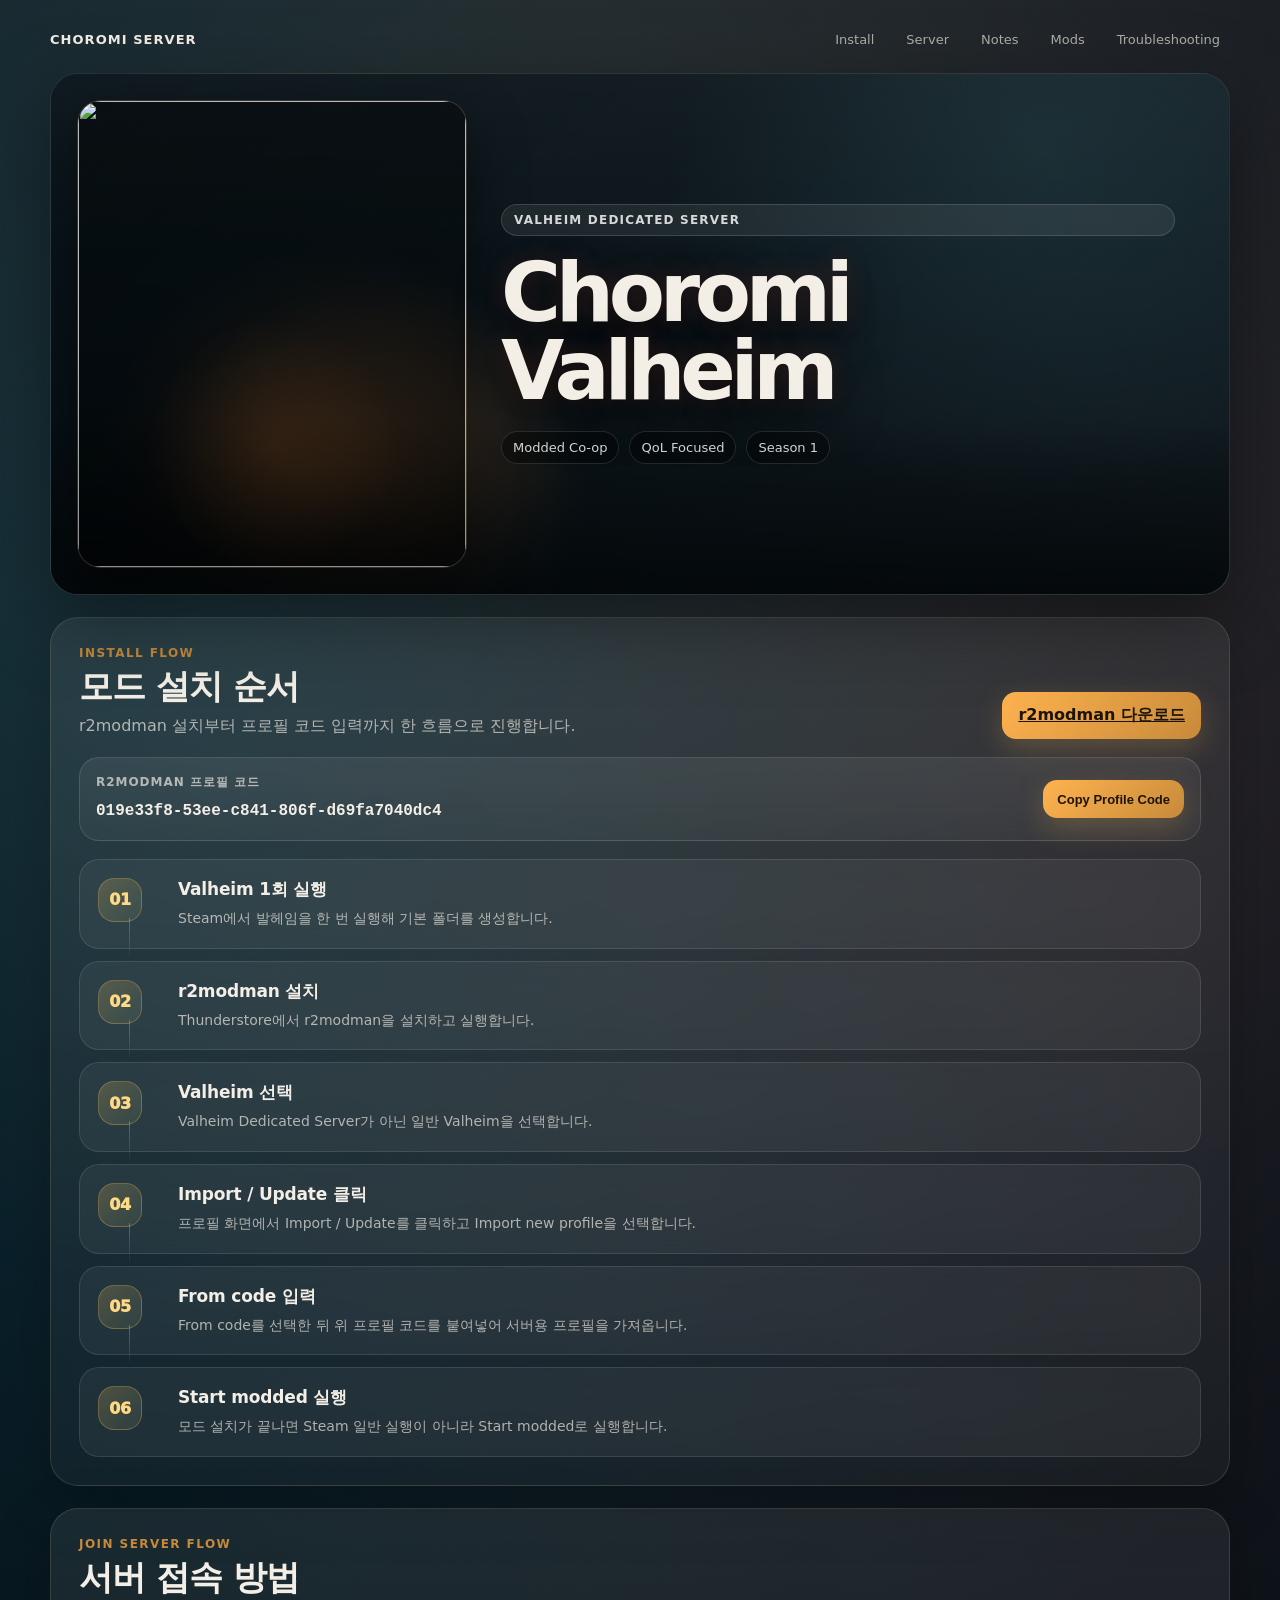
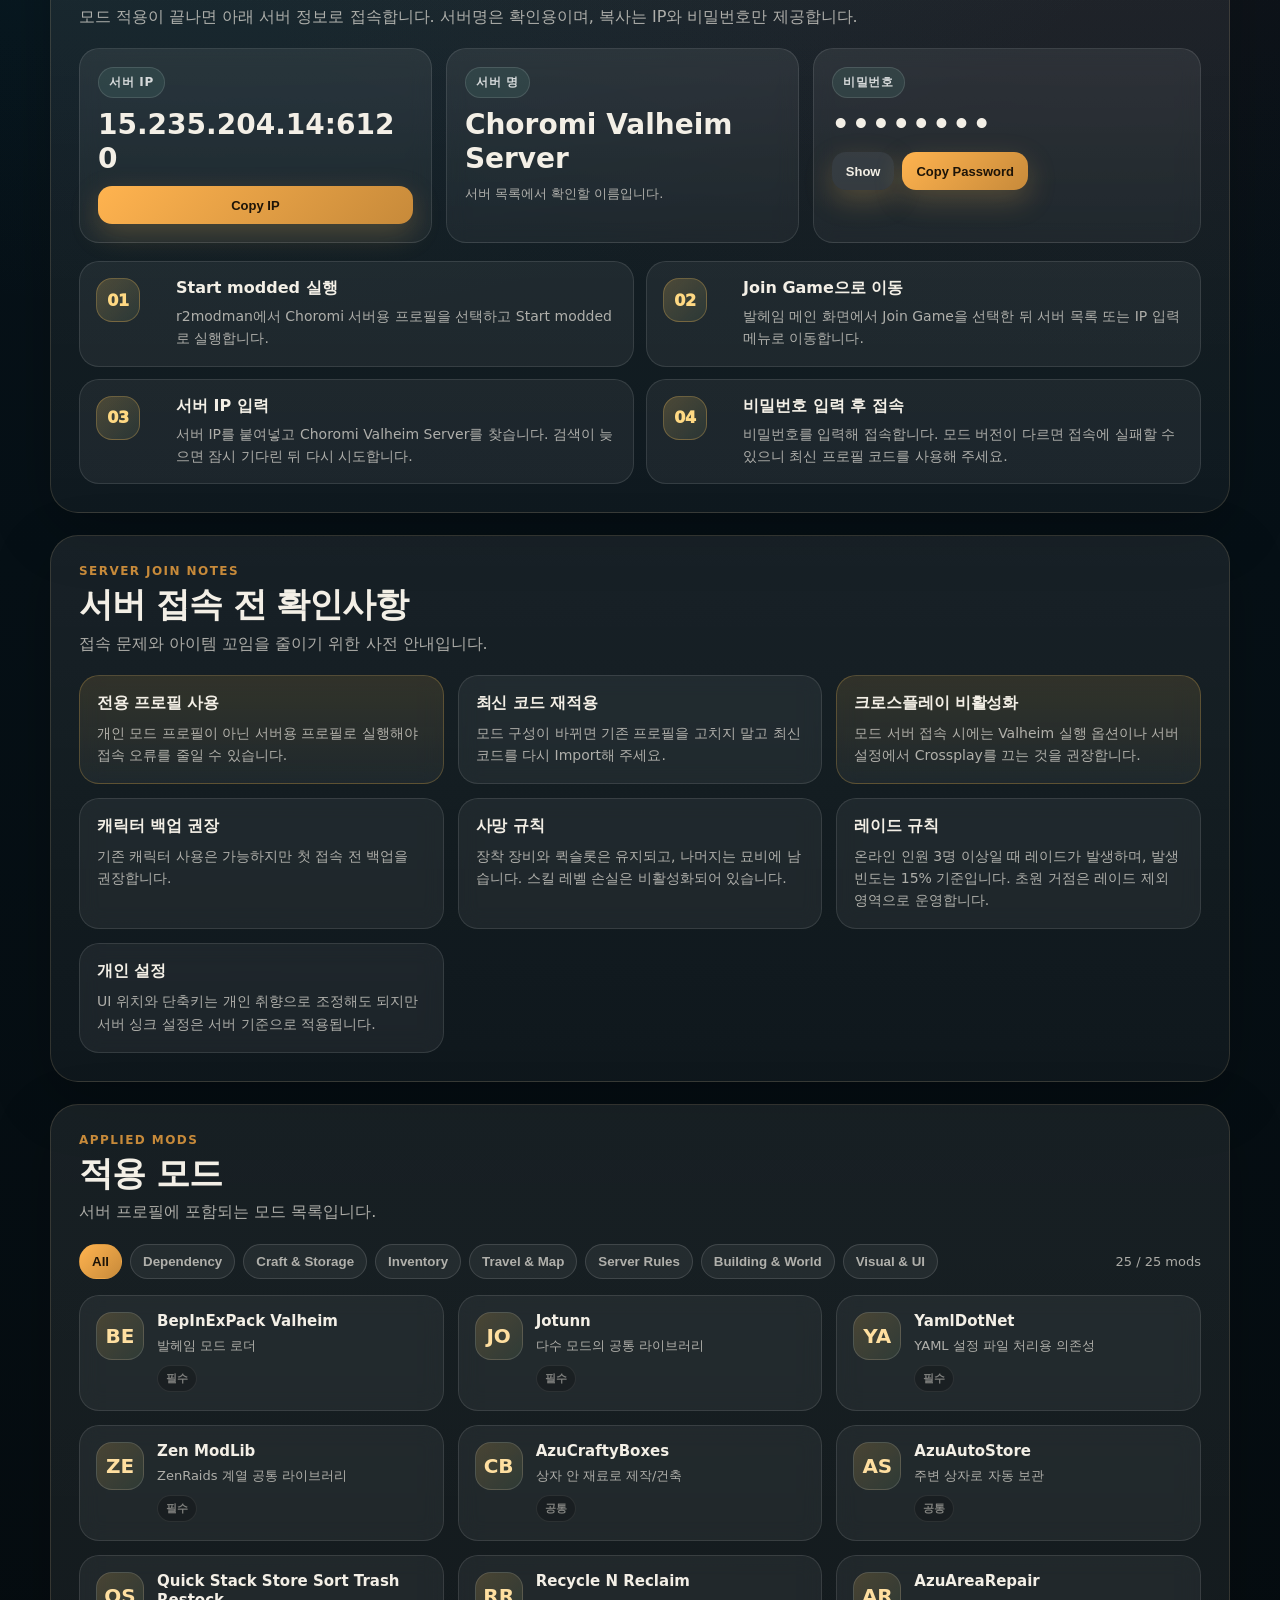
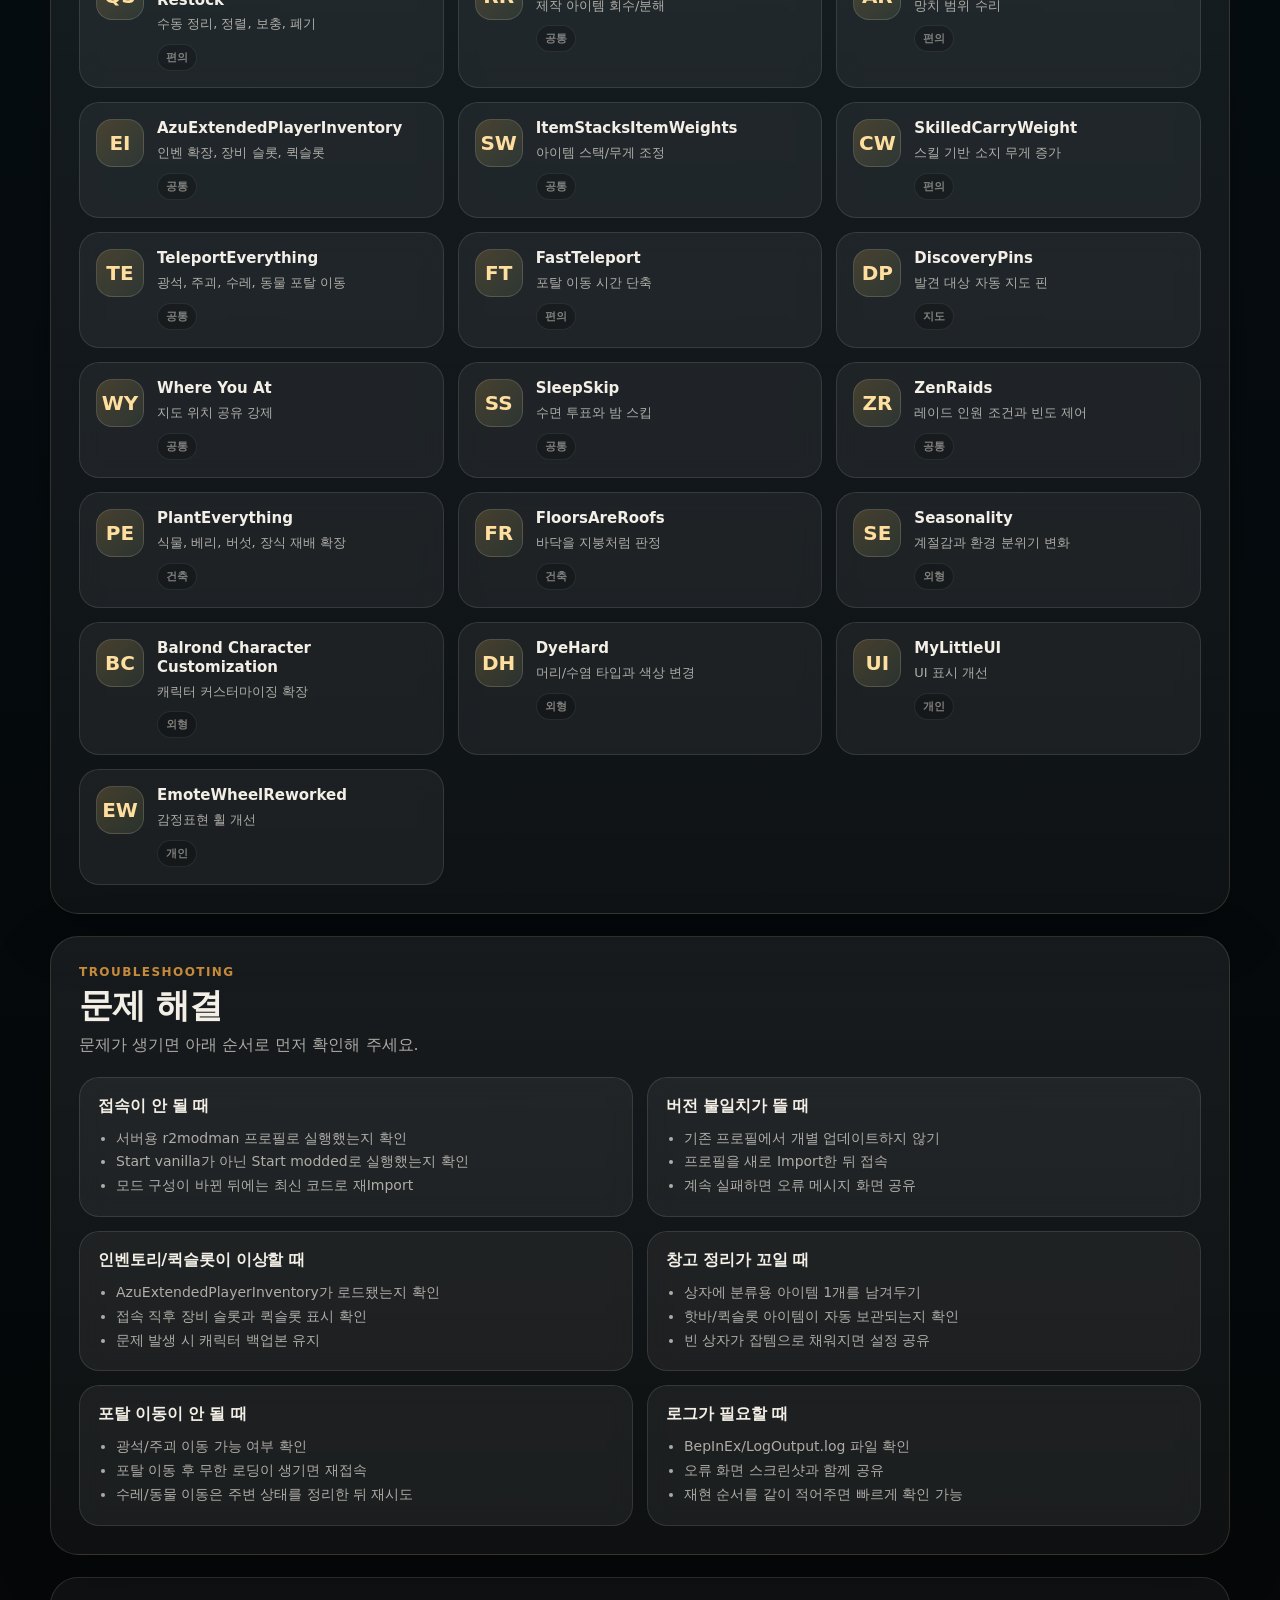
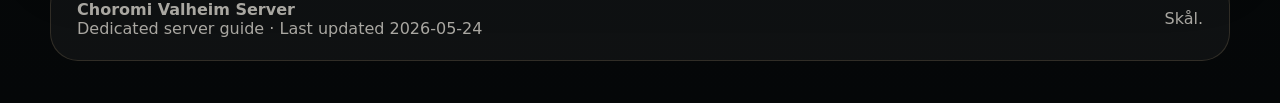
==== commit 6456322f: "Add files via upload" ====
--- a/index.html
+++ b/index.html
@@ -3,658 +3,1147 @@
 <head>
   <meta charset="utf-8" />
   <meta name="viewport" content="width=device-width, initial-scale=1" />
-  <title>Valheim 서버 모드 가이드</title>
-  <meta name="description" content="발헤임 서버 일반 유저용 r2modman 프로필 Import 및 모드 설명 가이드" />
-  <link rel="stylesheet" href="./styles.css?v=15" />
+  <title>Choromi Valheim Server Guide</title>
+  <style>
+    :root {
+      --bg: #061017;
+      --panel: rgba(255, 241, 217, 0.062);
+      --panel-strong: rgba(255, 241, 217, 0.11);
+      --line: rgba(255, 219, 166, 0.14);
+      --text: #f3efe6;
+      --muted: rgba(243, 239, 230, 0.68);
+      --soft: rgba(243, 239, 230, 0.48);
+      --gold: #c78a3a;
+      --amber: #ffb34f;
+      --red: #a63d2f;
+      --green: #4f7f79;
+      --shadow: 0 24px 80px rgba(0, 0, 0, 0.42);
+      --radius-lg: 28px;
+      --radius-md: 20px;
+      --radius-sm: 14px;
+      --hero-portrait: url("assets/valheim-hero-portrait.jpg");
+    }
+
+    * { box-sizing: border-box; }
+    html { scroll-behavior: smooth; }
+    body {
+      margin: 0;
+      min-height: 100vh;
+      color: var(--text);
+      font-family: ui-sans-serif, system-ui, -apple-system, BlinkMacSystemFont, "Segoe UI", sans-serif;
+      background:
+        radial-gradient(circle at 18% 12%, rgba(20, 94, 113, 0.34), transparent 30%),
+        radial-gradient(circle at 42% 4%, rgba(255, 128, 48, 0.12), transparent 25%),
+        radial-gradient(circle at 86% 16%, rgba(121, 37, 31, 0.20), transparent 28%),
+        linear-gradient(180deg, #0a1822 0%, #061016 44%, #050708 100%);
+    }
+
+    a { color: inherit; }
+
+    .page {
+      width: min(1180px, calc(100% - 36px));
+      margin: 0 auto;
+      padding: 24px 0 42px;
+    }
+
+    .top-nav {
+      display: flex;
+      align-items: center;
+      justify-content: space-between;
+      gap: 16px;
+      margin-bottom: 18px;
+      color: var(--muted);
+      font-size: 13px;
+    }
+
+    .brand {
+      display: flex;
+      align-items: center;
+      gap: 10px;
+      font-weight: 800;
+      letter-spacing: 0.08em;
+      text-transform: uppercase;
+      color: var(--text);
+    }
+
+
+    .nav-links {
+      display: flex;
+      gap: 12px;
+      flex-wrap: wrap;
+      justify-content: flex-end;
+    }
+
+    .nav-links a {
+      text-decoration: none;
+      padding: 8px 10px;
+      border-radius: 999px;
+      color: var(--muted);
+      transition: 0.18s ease;
+    }
+
+    .nav-links a:hover {
+      background: rgba(255, 255, 255, 0.08);
+      color: var(--text);
+    }
+
+    .hero {
+      position: relative;
+      min-height: 520px;
+      display: grid;
+      grid-template-columns: minmax(260px, 390px) 1fr;
+      gap: 34px;
+      align-items: stretch;
+      overflow: hidden;
+      border-radius: var(--radius-lg);
+      background:
+        radial-gradient(circle at 24% 78%, rgba(255, 128, 45, 0.16), transparent 24%),
+        linear-gradient(135deg, rgba(8, 18, 24, 0.98) 0%, rgba(8, 18, 24, 0.88) 42%, rgba(18, 34, 43, 0.72) 100%);
+      box-shadow: var(--shadow);
+      border: 1px solid rgba(255, 255, 255, 0.12);
+      isolation: isolate;
+      padding: 26px;
+    }
+
+    .hero::before {
+      content: "";
+      position: absolute;
+      inset: 0;
+      background:
+        radial-gradient(circle at 28% 78%, rgba(255, 161, 72, 0.18), transparent 22%),
+        radial-gradient(circle at 84% 14%, rgba(60, 116, 122, 0.2), transparent 34%),
+        linear-gradient(180deg, rgba(255, 255, 255, 0.035), transparent 36%, rgba(0, 0, 0, 0.35));
+      pointer-events: none;
+      z-index: 0;
+    }
+
+    .hero::after {
+      content: "";
+      position: absolute;
+      inset: auto 0 0;
+      height: 34%;
+      background: linear-gradient(180deg, transparent, rgba(3, 7, 9, 0.88));
+      pointer-events: none;
+      z-index: 0;
+    }
+
+    .hero-art {
+      position: relative;
+      z-index: 1;
+      min-height: 468px;
+      border-radius: 24px;
+      overflow: hidden;
+      border: 1px solid rgba(255, 219, 166, 0.18);
+      background: rgba(0, 0, 0, 0.35);
+      box-shadow: 0 24px 60px rgba(0, 0, 0, 0.46);
+    }
+
+    .hero-art img {
+      width: 100%;
+      height: 100%;
+      object-fit: cover;
+      object-position: center;
+      display: block;
+      filter: saturate(1.05) contrast(1.06);
+    }
+
+    .hero-art::after {
+      content: "";
+      position: absolute;
+      inset: 0;
+      background:
+        linear-gradient(180deg, rgba(0,0,0,0.06) 0%, transparent 45%, rgba(0,0,0,0.28) 100%),
+        radial-gradient(circle at 50% 74%, rgba(255, 140, 52, 0.12), transparent 32%);
+      pointer-events: none;
+    }
+
+    .hero-content {
+      position: relative;
+      z-index: 1;
+      min-width: 0;
+      display: flex;
+      flex-direction: column;
+      justify-content: center;
+      padding: 42px 28px 42px 0;
+    }
+
+    .eyebrow {
+      display: inline-flex;
+      align-items: center;
+      gap: 8px;
+      padding: 8px 12px;
+      border: 1px solid rgba(255, 255, 255, 0.14);
+      border-radius: 999px;
+      background: rgba(255, 255, 255, 0.08);
+      color: rgba(255, 255, 255, 0.82);
+      font-size: 12px;
+      font-weight: 800;
+      letter-spacing: 0.1em;
+      text-transform: uppercase;
+      backdrop-filter: blur(10px);
+    }
+
+    h1, h2, h3, p { margin-top: 0; }
+    h1 {
+      margin: 18px 0 0;
+      max-width: 720px;
+      font-size: clamp(44px, 6.4vw, 88px);
+      line-height: 0.95;
+      letter-spacing: -0.065em;
+      text-shadow: 0 18px 46px rgba(0, 0, 0, 0.72), 0 0 24px rgba(174, 59, 38, 0.24);
+    }
+
+    .hero-meta {
+      display: flex;
+      gap: 10px;
+      flex-wrap: wrap;
+      margin-top: 22px;
+    }
+
+    .pill {
+      padding: 8px 11px;
+      border-radius: 999px;
+      background: rgba(0, 0, 0, 0.34);
+      border: 1px solid rgba(255, 255, 255, 0.12);
+      color: rgba(255, 255, 255, 0.82);
+      font-size: 13px;
+      backdrop-filter: blur(10px);
+    }
+
+    main {
+      display: grid;
+      gap: 22px;
+      margin-top: 22px;
+    }
+
+    section {
+      border: 1px solid var(--line);
+      border-radius: var(--radius-lg);
+      background: linear-gradient(180deg, rgba(255, 255, 255, 0.075), rgba(255, 255, 255, 0.038));
+      box-shadow: 0 18px 60px rgba(0, 0, 0, 0.22);
+      overflow: hidden;
+    }
+
+    .section-inner { padding: 28px; }
+    .section-head {
+      display: flex;
+      align-items: flex-end;
+      justify-content: space-between;
+      gap: 16px;
+      margin-bottom: 18px;
+    }
+
+    .section-kicker {
+      margin-bottom: 8px;
+      color: var(--gold);
+      font-size: 12px;
+      font-weight: 900;
+      letter-spacing: 0.12em;
+      text-transform: uppercase;
+    }
+
+    h2 {
+      margin: 0;
+      font-size: clamp(23px, 3vw, 34px);
+      line-height: 1.08;
+      letter-spacing: -0.03em;
+    }
+
+    .lead {
+      margin: 8px 0 0;
+      color: var(--muted);
+      line-height: 1.65;
+    }
+
+    .profile-box {
+      display: flex;
+      align-items: center;
+      gap: 12px;
+      padding: 16px;
+      border-radius: var(--radius-md);
+      background: rgba(0, 0, 0, 0.28);
+      border: 1px solid rgba(255, 255, 255, 0.12);
+    }
+
+    .profile-box code {
+      flex: 1;
+      overflow-x: auto;
+      white-space: nowrap;
+      color: #ffe3a1;
+      font-family: ui-monospace, SFMono-Regular, Menlo, Consolas, monospace;
+      font-size: clamp(15px, 2.4vw, 24px);
+      letter-spacing: 0.015em;
+    }
+
+    .btn {
+      appearance: none;
+      border: 0;
+      border-radius: 14px;
+      padding: 13px 16px;
+      cursor: pointer;
+      color: #1d1408;
+      background: linear-gradient(135deg, var(--amber), var(--gold));
+      font-weight: 900;
+      box-shadow: 0 10px 28px rgba(215, 168, 79, 0.26);
+      transition: 0.18s ease;
+    }
+
+    .btn:hover { transform: translateY(-1px); filter: brightness(1.05); }
+    .btn:active { transform: translateY(0); }
+
+    .flow-grid {
+      display: grid;
+      grid-template-columns: repeat(4, minmax(0, 1fr));
+      gap: 14px;
+    }
+
+    .flow-card, .notice-card, .mod-card, .trouble-card {
+      border: 1px solid rgba(255, 255, 255, 0.105);
+      border-radius: var(--radius-md);
+      background: rgba(255, 255, 255, 0.055);
+      backdrop-filter: blur(10px);
+    }
+
+    .flow-card { padding: 18px; position: relative; min-height: 158px; }
+    .flow-num {
+      width: 34px;
+      height: 34px;
+      display: grid;
+      place-items: center;
+      margin-bottom: 18px;
+      border-radius: 50%;
+      background: rgba(215, 168, 79, 0.16);
+      border: 1px solid rgba(215, 168, 79, 0.34);
+      color: #ffd983;
+      font-weight: 900;
+    }
+
+    .flow-card h3, .notice-card h3, .trouble-card h3 {
+      margin: 0 0 8px;
+      font-size: 16px;
+      letter-spacing: -0.01em;
+    }
+
+    .flow-card p, .notice-card p, .trouble-card p {
+      margin: 0;
+      color: var(--muted);
+      font-size: 14px;
+      line-height: 1.58;
+    }
+
+    .install-flow {
+      display: grid;
+      gap: 12px;
+      position: relative;
+    }
+
+    .install-step {
+      display: grid;
+      grid-template-columns: 64px 1fr;
+      gap: 16px;
+      align-items: stretch;
+      position: relative;
+      padding: 18px;
+      border: 1px solid rgba(255, 255, 255, 0.105);
+      border-radius: var(--radius-md);
+      background: rgba(255, 255, 255, 0.055);
+      backdrop-filter: blur(10px);
+    }
+
+    .install-step::before {
+      content: "";
+      position: absolute;
+      left: 49px;
+      top: 58px;
+      bottom: -13px;
+      width: 1px;
+      background: linear-gradient(180deg, rgba(215, 168, 79, 0.44), transparent);
+    }
+
+    .install-step:last-child::before { display: none; }
+
+    .step-index {
+      width: 44px;
+      height: 44px;
+      display: grid;
+      place-items: center;
+      border-radius: 16px;
+      background: linear-gradient(135deg, rgba(242, 193, 92, 0.22), rgba(135,168,120,0.12));
+      border: 1px solid rgba(215, 168, 79, 0.34);
+      color: #ffd983;
+      font-weight: 950;
+      letter-spacing: -0.02em;
+    }
+
+    .install-step h3 {
+      margin: 0 0 6px;
+      font-size: 17px;
+      letter-spacing: -0.01em;
+    }
+
+    .install-step p {
+      margin: 0;
+      color: var(--muted);
+      font-size: 14px;
+      line-height: 1.62;
+    }
+
+    .notice-grid {
+      display: grid;
+      grid-template-columns: repeat(3, minmax(0, 1fr));
+      gap: 14px;
+    }
+
+    .notice-card { padding: 17px; }
+    .notice-card.important {
+      background: linear-gradient(180deg, rgba(215, 168, 79, 0.145), rgba(255, 255, 255, 0.05));
+      border-color: rgba(215, 168, 79, 0.28);
+    }
+
+    .mod-toolbar {
+      display: flex;
+      align-items: center;
+      justify-content: space-between;
+      gap: 12px;
+      margin-bottom: 16px;
+      flex-wrap: wrap;
+    }
+
+    .filter-row {
+      display: flex;
+      gap: 8px;
+      flex-wrap: wrap;
+    }
+
+    .filter-btn {
+      border: 1px solid rgba(255, 255, 255, 0.13);
+      background: rgba(255, 255, 255, 0.06);
+      color: var(--muted);
+      border-radius: 999px;
+      padding: 9px 12px;
+      cursor: pointer;
+      font-weight: 800;
+      transition: 0.18s ease;
+    }
+
+    .filter-btn.active, .filter-btn:hover {
+      color: #1d1408;
+      border-color: transparent;
+      background: linear-gradient(135deg, var(--amber), var(--gold));
+    }
+
+    .mod-count { color: var(--muted); font-size: 13px; }
+
+    .mods-grid {
+      display: grid;
+      grid-template-columns: repeat(3, minmax(0, 1fr));
+      gap: 14px;
+    }
+
+    .mod-card {
+      min-height: 116px;
+      padding: 16px;
+      display: grid;
+      grid-template-columns: 48px 1fr;
+      gap: 13px;
+      align-items: start;
+    }
+
+    .mod-icon {
+      width: 48px;
+      height: 48px;
+      display: grid;
+      place-items: center;
+      border-radius: 16px;
+      background: linear-gradient(135deg, rgba(215,168,79,0.22), rgba(135,168,120,0.14));
+      border: 1px solid rgba(255, 255, 255, 0.13);
+      color: #ffdfa0;
+      font-size: 20px;
+      font-weight: 900;
+      overflow: hidden;
+      flex: none;
+    }
+
+    .mod-icon img {
+      width: 100%;
+      height: 100%;
+      object-fit: contain;
+      object-position: center;
+      display: block;
+    }
+
+    .mod-card h3 {
+      margin: 0 0 6px;
+      font-size: 15px;
+      line-height: 1.25;
+    }
+
+    .mod-card p {
+      margin: 0 0 10px;
+      color: var(--muted);
+      font-size: 13px;
+      line-height: 1.45;
+    }
+
+    .tag-row { display: flex; gap: 6px; flex-wrap: wrap; }
+    .tag {
+      padding: 5px 8px;
+      border-radius: 999px;
+      background: rgba(0, 0, 0, 0.22);
+      border: 1px solid rgba(255, 255, 255, 0.08);
+      color: var(--soft);
+      font-size: 11px;
+      font-weight: 800;
+    }
+
+    .trouble-list {
+      display: grid;
+      grid-template-columns: repeat(2, minmax(0, 1fr));
+      gap: 14px;
+    }
+
+    .trouble-card { padding: 18px; }
+    .trouble-card ul {
+      margin: 10px 0 0;
+      padding-left: 18px;
+      color: var(--muted);
+      font-size: 14px;
+      line-height: 1.7;
+    }
+
+    .footer {
+      margin-top: 22px;
+      padding: 22px 26px;
+      display: flex;
+      align-items: center;
+      justify-content: space-between;
+      gap: 16px;
+      color: var(--muted);
+      border-radius: var(--radius-lg);
+      border: 1px solid var(--line);
+      background: rgba(255, 255, 255, 0.045);
+    }
+
+    .toast {
+      position: fixed;
+      left: 50%;
+      bottom: 28px;
+      transform: translateX(-50%) translateY(16px);
+      opacity: 0;
+      pointer-events: none;
+      padding: 12px 16px;
+      border-radius: 999px;
+      color: #1d1408;
+      background: linear-gradient(135deg, var(--amber), var(--gold));
+      font-weight: 900;
+      box-shadow: 0 18px 44px rgba(0, 0, 0, 0.42);
+      transition: 0.22s ease;
+      z-index: 100;
+    }
+
+    .toast.show {
+      opacity: 1;
+      transform: translateX(-50%) translateY(0);
+    }
+
+
+    @media (max-width: 980px) {
+      .hero { grid-template-columns: minmax(220px, 320px) 1fr; gap: 24px; }
+      .hero-art { min-height: 430px; }
+      .hero-content { padding-right: 8px; }
+    }
+
+    @media (max-width: 980px) {
+      .flow-grid, .notice-grid, .mods-grid { grid-template-columns: repeat(2, minmax(0, 1fr)); }
+      .top-nav { align-items: flex-start; flex-direction: column; }
+      .nav-links { justify-content: flex-start; }
+    }
+
+    @media (max-width: 680px) {
+      .page { width: min(100% - 24px, 1180px); padding-top: 14px; }
+      .hero { min-height: auto; grid-template-columns: 1fr; gap: 18px; padding: 18px; }
+      .hero-art { min-height: 440px; }
+      .hero-content { padding: 8px 6px 16px; }
+      .section-inner { padding: 22px; }
+      .flow-grid, .notice-grid, .mods-grid, .trouble-list { grid-template-columns: 1fr; }
+      .install-step { grid-template-columns: 50px 1fr; padding: 16px; }
+      .install-step::before { left: 40px; }
+      .step-index { width: 36px; height: 36px; border-radius: 13px; }
+      .profile-box { flex-direction: column; align-items: stretch; }
+      .profile-box code { width: 100%; }
+      .footer { flex-direction: column; align-items: flex-start; }
+    }
+
+
+
+    .server-info-grid {
+      display: grid;
+      grid-template-columns: 1fr 1fr 1.1fr;
+      gap: 14px;
+      margin-bottom: 18px;
+    }
+
+    .server-info-card {
+      border: 1px solid rgba(255, 255, 255, 0.105);
+      border-radius: var(--radius-md);
+      background:
+        linear-gradient(180deg, rgba(255, 255, 255, 0.075), rgba(255, 255, 255, 0.045));
+      backdrop-filter: blur(10px);
+      padding: 18px;
+      min-height: 152px;
+      display: grid;
+      align-content: start;
+      gap: 10px;
+    }
+
+    .server-info-label {
+      width: fit-content;
+      padding: 6px 10px;
+      border-radius: 999px;
+      background: rgba(79, 127, 121, 0.22);
+      border: 1px solid rgba(255, 255, 255, 0.12);
+      color: rgba(255, 255, 255, 0.8);
+      font-size: 12px;
+      font-weight: 900;
+      letter-spacing: 0.06em;
+      text-transform: uppercase;
+    }
+
+    .server-info-value {
+      color: var(--text);
+      font-size: clamp(20px, 2.3vw, 28px);
+      font-weight: 900;
+      line-height: 1.22;
+      overflow-wrap: anywhere;
+    }
+
+    .server-info-help {
+      margin: -2px 0 0;
+      color: var(--muted);
+      font-size: 13px;
+      line-height: 1.5;
+    }
+
+    .server-action-row {
+      display: flex;
+      flex-wrap: wrap;
+      gap: 8px;
+    }
+
+    .small-btn {
+      min-height: 38px;
+      padding: 0 14px;
+      font-size: 13px;
+    }
+
+    .ghost-btn {
+      background: rgba(255, 255, 255, 0.08);
+      color: var(--text);
+      border-color: rgba(255, 255, 255, 0.14);
+    }
+
+    .password-value {
+      letter-spacing: 0.08em;
+    }
+
+    .join-flow {
+      display: grid;
+      grid-template-columns: repeat(2, minmax(0, 1fr));
+      gap: 12px;
+    }
+
+    .join-step {
+      display: grid;
+      grid-template-columns: 64px 1fr;
+      gap: 16px;
+      align-items: start;
+      border: 1px solid rgba(255, 255, 255, 0.105);
+      border-radius: var(--radius-md);
+      background: rgba(255, 255, 255, 0.055);
+      padding: 16px;
+    }
+
+    .join-step h3 {
+      margin: 0 0 6px;
+      font-size: 16px;
+    }
+
+    .join-step p {
+      margin: 0;
+      color: var(--muted);
+      font-size: 14px;
+      line-height: 1.58;
+    }
+
+    @media (max-width: 900px) {
+      .server-info-grid,
+      .join-flow {
+        grid-template-columns: 1fr;
+      }
+    }
+
+
+
+    .profile-code-inline {
+      display: grid;
+      grid-template-columns: minmax(0, 1fr) auto;
+      gap: 14px;
+      align-items: center;
+      margin-bottom: 18px;
+      padding: 16px;
+      border: 1px solid rgba(255, 255, 255, 0.12);
+      border-radius: var(--radius-md);
+      background:
+        linear-gradient(180deg, rgba(255, 255, 255, 0.075), rgba(255, 255, 255, 0.045));
+      backdrop-filter: blur(10px);
+    }
+
+    .profile-code-inline code {
+      display: block;
+      color: var(--text);
+      font-size: 16px;
+      font-weight: 900;
+      line-height: 1.55;
+      overflow-wrap: anywhere;
+    }
+
+    .inline-label {
+      margin-bottom: 8px;
+      color: var(--muted);
+      font-size: 12px;
+      font-weight: 900;
+      letter-spacing: 0.08em;
+      text-transform: uppercase;
+    }
+
+    @media (max-width: 760px) {
+      .profile-code-inline {
+        grid-template-columns: 1fr;
+      }
+    }
+
+
+  </style>
+<!-- v7: install flow card layout -->
 </head>
 <body>
-  <header class="hero">
-    <div class="container hero__inner">
-      <div>
-        <p class="eyebrow">Valheim Dedicated Server Guide</p>
-        <h1>발헤임 서버<br/>모드 적용 가이드</h1>
-        <p class="hero__lead">일반 유저는 모드를 하나씩 설치하지 않고, 넬이 공유한 r2modman 프로필 코드를 가져와 한 번에 맞춥니다.</p>
+  <div class="page">
+    <nav class="top-nav" aria-label="Page navigation">
+      <div class="brand"><span>Choromi Server</span></div>
+      <div class="nav-links">
+        <a href="#install">Install</a>
+        <a href="#server">Server</a>
+        <a href="#notes">Notes</a>
+        <a href="#mods">Mods</a>
+        <a href="#troubleshooting">Troubleshooting</a>
       </div>
-      <aside class="hero__panel">
-        <strong>일반 유저용</strong>
-        <span>r2modman 프로필 코드 Import 방식</span>
-        <span class="hero__count">25개 기능/비주얼 모드 + 서버 접속 정보</span>
-      </aside>
-    </div>
-  </header>
-
-  <main class="container">
-    <section class="profile-code section-card" id="profile">
-      <div>
-        <p class="section-kicker">Profile Code</p>
-        <h2>r2modman 프로필 코드</h2>
-        <p>넬이 공유한 코드를 아래 영역에 넣어두면 유저가 바로 복사해서 Import 할 수 있습니다.</p>
+    </nav>
+
+    <header class="hero" id="hero">
+      <div class="hero-art" aria-hidden="true">
+        <img src="assets/valheim-hero-portrait.jpg" alt="" />
       </div>
-      <div class="code-box">
-        <code id="profileCode">여기에 r2modman 프로필 코드를 입력하세요</code>
-        <button class="button" id="copyProfileCode" type="button">코드 복사</button>
-      </div>
-      <p class="hint">수정 위치: <strong>index.html</strong>에서 위 문구를 실제 프로필 코드로 교체하면 됩니다.</p>
-    </section>
-
-    <section class="section-card">
-      <div class="section-head">
-        <div>
-          <p class="section-kicker">Install Flow</p>
-          <h2>기능 모드 설치 방법 · r2modman</h2>
-          <p>기능 모드는 개별 검색 설치가 아니라, 프로필 코드를 가져오는 방식으로 맞춥니다.</p>
-        </div>
-        <a class="button button--dark" href="https://thunderstore.io/package/ebkr/r2modman/" target="_blank" rel="noreferrer">r2modman 다운로드</a>
-      </div>
-      <div class="step-grid">
-        <article class="step-card"><span>1</span><h3>Valheim 1회 실행</h3><p>Steam에서 발헤임을 한 번 실행해 기본 폴더를 생성합니다.</p></article>
-        <article class="step-card"><span>2</span><h3>r2modman 설치</h3><p>Thunderstore에서 r2modman을 설치하고 실행합니다.</p></article>
-        <article class="step-card"><span>3</span><h3>Valheim 선택</h3><p>Valheim Dedicated Server가 아닌 Valheim을 선택합니다.</p></article>
-        <article class="step-card"><span>4</span><h3>Import / Update</h3><p>프로필 화면에서 Import / Update를 클릭합니다.</p></article>
-        <article class="step-card step-card--accent"><span>5</span><h3>From code 선택</h3><p>Import new profile에서 From code를 선택하고 공유받은 프로필 코드를 붙여넣습니다.</p></article>
-        <article class="step-card"><span>6</span><h3>Start modded</h3><p>모드 설치가 끝나면 Steam이 아닌 Start modded로 실행합니다.</p></article>
-      </div>
-    </section>
-
-    <section class="section-card server-join" id="server">
-      <div class="section-head">
-        <div>
-          <p class="section-kicker">Join Server</p>
-          <h2>서버 접속 정보</h2>
-          <p>모드 설치 후 아래 서버 정보로 접속하세요. 비밀번호는 버튼으로 표시/숨김을 전환할 수 있습니다.</p>
+      <div class="hero-content">
+        <span class="eyebrow">Valheim Dedicated Server</span>
+        <h1>Choromi Valheim</h1>
+        <div class="hero-meta">
+          <span class="pill">Modded Co-op</span>
+          <span class="pill">QoL Focused</span>
+          <span class="pill">Season 1</span>
         </div>
       </div>
-
-      <div class="server-info-grid">
-        <article class="server-info-card">
-          <span class="server-info-card__label">서버 IP</span>
-          <strong id="serverIp">15.235.204.14:6120</strong>
-          <button class="button button--small copy-value" type="button" data-copy-target="serverIp">IP 복사</button>
+    </header>
+
+    <main>
+
+      <section id="install" aria-labelledby="install-title">
+        <div class="section-inner">
+          <div class="section-head">
+            <div>
+              <div class="section-kicker">Install Flow</div>
+              <h2 id="install-title">모드 설치 순서</h2>
+              <p class="lead">r2modman 설치부터 프로필 코드 입력까지 한 흐름으로 진행합니다.</p>
+            </div>
+            <a class="btn" href="https://thunderstore.io/package/ebkr/r2modman/" target="_blank" rel="noreferrer">r2modman 다운로드</a>
+          </div>
+
+          <div class="profile-code-inline">
+            <div>
+              <div class="inline-label">r2modman 프로필 코드</div>
+              <code id="profile-code">019e33f8-53ee-c841-806f-d69fa7040dc4</code>
+            </div>
+            <button class="btn small-btn" id="copy-btn" type="button">Copy Profile Code</button>
+          </div>
+
+          <div class="install-flow">
+            <article class="install-step">
+              <div class="step-index">01</div>
+              <div>
+                <h3>Valheim 1회 실행</h3>
+                <p>Steam에서 발헤임을 한 번 실행해 기본 폴더를 생성합니다.</p>
+              </div>
+            </article>
+            <article class="install-step">
+              <div class="step-index">02</div>
+              <div>
+                <h3>r2modman 설치</h3>
+                <p>Thunderstore에서 r2modman을 설치하고 실행합니다.</p>
+              </div>
+            </article>
+            <article class="install-step">
+              <div class="step-index">03</div>
+              <div>
+                <h3>Valheim 선택</h3>
+                <p>Valheim Dedicated Server가 아닌 일반 Valheim을 선택합니다.</p>
+              </div>
+            </article>
+            <article class="install-step">
+              <div class="step-index">04</div>
+              <div>
+                <h3>Import / Update 클릭</h3>
+                <p>프로필 화면에서 Import / Update를 클릭하고 Import new profile을 선택합니다.</p>
+              </div>
+            </article>
+            <article class="install-step accent-install-step">
+              <div class="step-index">05</div>
+              <div>
+                <h3>From code 입력</h3>
+                <p>From code를 선택한 뒤 위 프로필 코드를 붙여넣어 서버용 프로필을 가져옵니다.</p>
+              </div>
+            </article>
+            <article class="install-step">
+              <div class="step-index">06</div>
+              <div>
+                <h3>Start modded 실행</h3>
+                <p>모드 설치가 끝나면 Steam 일반 실행이 아니라 Start modded로 실행합니다.</p>
+              </div>
+            </article>
+          </div>
+
+
+        </div>
+      </section>
+
+      <section id="server" aria-labelledby="server-title">
+        <div class="section-inner">
+          <div class="section-head">
+            <div>
+              <div class="section-kicker">Join Server Flow</div>
+              <h2 id="server-title">서버 접속 방법</h2>
+              <p class="lead">모드 적용이 끝나면 아래 서버 정보로 접속합니다. 서버명은 확인용이며, 복사는 IP와 비밀번호만 제공합니다.</p>
+            </div>
+          </div>
+
+          <div class="server-info-grid">
+            <article class="server-info-card">
+              <div class="server-info-label">서버 IP</div>
+              <div class="server-info-value" id="server-ip">15.235.204.14:6120</div>
+              <button class="btn small-btn" type="button" data-copy-text="15.235.204.14:6120" data-toast="Server IP copied">Copy IP</button>
+            </article>
+
+            <article class="server-info-card">
+              <div class="server-info-label">서버 명</div>
+              <div class="server-info-value">Choromi Valheim Server</div>
+              <p class="server-info-help">서버 목록에서 확인할 이름입니다.</p>
+            </article>
+
+            <article class="server-info-card">
+              <div class="server-info-label">비밀번호</div>
+              <div class="server-info-value password-value" id="server-password" data-password="qwer1234">••••••••</div>
+              <div class="server-action-row">
+                <button class="btn small-btn ghost-btn" type="button" id="toggle-password" aria-pressed="false">Show</button>
+                <button class="btn small-btn" type="button" data-copy-text="qwer1234" data-toast="Password copied">Copy Password</button>
+              </div>
+            </article>
+          </div>
+
+          <div class="join-flow">
+            <article class="join-step">
+              <div class="step-index">01</div>
+              <div>
+                <h3>Start modded 실행</h3>
+                <p>r2modman에서 Choromi 서버용 프로필을 선택하고 Start modded로 실행합니다.</p>
+              </div>
+            </article>
+            <article class="join-step">
+              <div class="step-index">02</div>
+              <div>
+                <h3>Join Game으로 이동</h3>
+                <p>발헤임 메인 화면에서 Join Game을 선택한 뒤 서버 목록 또는 IP 입력 메뉴로 이동합니다.</p>
+              </div>
+            </article>
+            <article class="join-step">
+              <div class="step-index">03</div>
+              <div>
+                <h3>서버 IP 입력</h3>
+                <p>서버 IP를 붙여넣고 Choromi Valheim Server를 찾습니다. 검색이 늦으면 잠시 기다린 뒤 다시 시도합니다.</p>
+              </div>
+            </article>
+            <article class="join-step">
+              <div class="step-index">04</div>
+              <div>
+                <h3>비밀번호 입력 후 접속</h3>
+                <p>비밀번호를 입력해 접속합니다. 모드 버전이 다르면 접속에 실패할 수 있으니 최신 프로필 코드를 사용해 주세요.</p>
+              </div>
+            </article>
+          </div>
+        </div>
+      </section>
+
+      <section id="notes" aria-labelledby="notes-title">
+        <div class="section-inner">
+          <div class="section-head">
+            <div>
+              <div class="section-kicker">Server Join Notes</div>
+              <h2 id="notes-title">서버 접속 전 확인사항</h2>
+              <p class="lead">접속 문제와 아이템 꼬임을 줄이기 위한 사전 안내입니다.</p>
+            </div>
+          </div>
+          <div class="notice-grid">
+            <article class="notice-card important">
+              <h3>전용 프로필 사용</h3>
+              <p>개인 모드 프로필이 아닌 서버용 프로필로 실행해야 접속 오류를 줄일 수 있습니다.</p>
+            </article>
+            <article class="notice-card">
+              <h3>최신 코드 재적용</h3>
+              <p>모드 구성이 바뀌면 기존 프로필을 고치지 말고 최신 코드를 다시 Import해 주세요.</p>
+            </article>
+            <article class="notice-card important">
+              <h3>크로스플레이 비활성화</h3>
+              <p>모드 서버 접속 시에는 Valheim 실행 옵션이나 서버 설정에서 Crossplay를 끄는 것을 권장합니다.</p>
+            </article>
+            <article class="notice-card">
+              <h3>캐릭터 백업 권장</h3>
+              <p>기존 캐릭터 사용은 가능하지만 첫 접속 전 백업을 권장합니다.</p>
+            </article>
+            <article class="notice-card">
+              <h3>사망 규칙</h3>
+              <p>장착 장비와 퀵슬롯은 유지되고, 나머지는 묘비에 남습니다. 스킬 레벨 손실은 비활성화되어 있습니다.</p>
+            </article>
+            <article class="notice-card">
+              <h3>레이드 규칙</h3>
+              <p>온라인 인원 3명 이상일 때 레이드가 발생하며, 발생 빈도는 15% 기준입니다. 초원 거점은 레이드 제외 영역으로 운영합니다.</p>
+            </article>
+            <article class="notice-card">
+              <h3>개인 설정</h3>
+              <p>UI 위치와 단축키는 개인 취향으로 조정해도 되지만 서버 싱크 설정은 서버 기준으로 적용됩니다.</p>
+            </article>
+          </div>
+        </div>
+      </section>
+
+      <section id="mods" aria-labelledby="mods-title">
+        <div class="section-inner">
+          <div class="section-head">
+            <div>
+              <div class="section-kicker">Applied Mods</div>
+              <h2 id="mods-title">적용 모드</h2>
+              <p class="lead">서버 프로필에 포함되는 모드 목록입니다.</p>
+            </div>
+          </div>
+          <div class="mod-toolbar">
+            <div class="filter-row" id="filter-row"></div>
+            <div class="mod-count" id="mod-count"></div>
+          </div>
+          <div class="mods-grid" id="mods-grid"></div>
+        </div>
+      </section>
+
+      <section id="troubleshooting" aria-labelledby="trouble-title">
+        <div class="section-inner">
+          <div class="section-head">
+            <div>
+              <div class="section-kicker">Troubleshooting</div>
+              <h2 id="trouble-title">문제 해결</h2>
+              <p class="lead">문제가 생기면 아래 순서로 먼저 확인해 주세요.</p>
+            </div>
+          </div>
+          <div class="trouble-list">
+            <article class="trouble-card">
+              <h3>접속이 안 될 때</h3>
+              <ul>
+                <li>서버용 r2modman 프로필로 실행했는지 확인</li>
+                <li>Start vanilla가 아닌 Start modded로 실행했는지 확인</li>
+                <li>모드 구성이 바뀐 뒤에는 최신 코드로 재Import</li>
+              </ul>
+            </article>
+            <article class="trouble-card">
+              <h3>버전 불일치가 뜰 때</h3>
+              <ul>
+                <li>기존 프로필에서 개별 업데이트하지 않기</li>
+                <li>프로필을 새로 Import한 뒤 접속</li>
+                <li>계속 실패하면 오류 메시지 화면 공유</li>
+              </ul>
+            </article>
+            <article class="trouble-card">
+              <h3>인벤토리/퀵슬롯이 이상할 때</h3>
+              <ul>
+                <li>AzuExtendedPlayerInventory가 로드됐는지 확인</li>
+                <li>접속 직후 장비 슬롯과 퀵슬롯 표시 확인</li>
+                <li>문제 발생 시 캐릭터 백업본 유지</li>
+              </ul>
+            </article>
+            <article class="trouble-card">
+              <h3>창고 정리가 꼬일 때</h3>
+              <ul>
+                <li>상자에 분류용 아이템 1개를 남겨두기</li>
+                <li>핫바/퀵슬롯 아이템이 자동 보관되는지 확인</li>
+                <li>빈 상자가 잡템으로 채워지면 설정 공유</li>
+              </ul>
+            </article>
+            <article class="trouble-card">
+              <h3>포탈 이동이 안 될 때</h3>
+              <ul>
+                <li>광석/주괴 이동 가능 여부 확인</li>
+                <li>포탈 이동 후 무한 로딩이 생기면 재접속</li>
+                <li>수레/동물 이동은 주변 상태를 정리한 뒤 재시도</li>
+              </ul>
+            </article>
+            <article class="trouble-card">
+              <h3>로그가 필요할 때</h3>
+              <ul>
+                <li>BepInEx/LogOutput.log 파일 확인</li>
+                <li>오류 화면 스크린샷과 함께 공유</li>
+                <li>재현 순서를 같이 적어주면 빠르게 확인 가능</li>
+              </ul>
+            </article>
+          </div>
+        </div>
+      </section>
+    </main>
+
+    <footer class="footer">
+      <div>
+        <strong>Choromi Valheim Server</strong><br />
+        <span>Dedicated server guide · Last updated 2026-05-24</span>
+      </div>
+      <div>Skål.</div>
+    </footer>
+  </div>
+
+  <div class="toast" id="toast">Copied</div>
+
+  <script>
+    const mods = [
+      { name: "BepInExPack Valheim", group: "Dependency", icon: "BE", desc: "발헤임 모드 로더", tags: ["필수"] },
+      { name: "Jotunn", group: "Dependency", icon: "JO", desc: "다수 모드의 공통 라이브러리", tags: ["필수"] },
+      { name: "YamlDotNet", group: "Dependency", icon: "YA", desc: "YAML 설정 파일 처리용 의존성", tags: ["필수"] },
+      { name: "Zen ModLib", group: "Dependency", icon: "ZE", desc: "ZenRaids 계열 공통 라이브러리", tags: ["필수"] },
+
+      { name: "AzuCraftyBoxes", group: "Craft & Storage", icon: "CB", desc: "상자 안 재료로 제작/건축", tags: ["공통"] },
+      { name: "AzuAutoStore", group: "Craft & Storage", icon: "AS", desc: "주변 상자로 자동 보관", tags: ["공통"] },
+      { name: "Quick Stack Store Sort Trash Restock", group: "Craft & Storage", icon: "QS", desc: "수동 정리, 정렬, 보충, 폐기", tags: ["편의"] },
+      { name: "Recycle N Reclaim", group: "Craft & Storage", icon: "RR", desc: "제작 아이템 회수/분해", tags: ["공통"] },
+      { name: "AzuAreaRepair", group: "Craft & Storage", icon: "AR", desc: "망치 범위 수리", tags: ["편의"] },
+
+      { name: "AzuExtendedPlayerInventory", group: "Inventory", icon: "EI", desc: "인벤 확장, 장비 슬롯, 퀵슬롯", tags: ["공통"] },
+      { name: "ItemStacksItemWeights", group: "Inventory", icon: "SW", desc: "아이템 스택/무게 조정", tags: ["공통"] },
+      { name: "SkilledCarryWeight", group: "Inventory", icon: "CW", desc: "스킬 기반 소지 무게 증가", tags: ["편의"] },
+
+      { name: "TeleportEverything", group: "Travel & Map", icon: "TE", desc: "광석, 주괴, 수레, 동물 포탈 이동", tags: ["공통"] },
+      { name: "FastTeleport", group: "Travel & Map", icon: "FT", desc: "포탈 이동 시간 단축", tags: ["편의"] },
+      { name: "DiscoveryPins", group: "Travel & Map", icon: "DP", desc: "발견 대상 자동 지도 핀", tags: ["지도"] },
+      { name: "Where You At", group: "Travel & Map", icon: "WY", desc: "지도 위치 공유 강제", tags: ["공통"] },
+
+      { name: "SleepSkip", group: "Server Rules", icon: "SS", desc: "수면 투표와 밤 스킵", tags: ["공통"] },
+      { name: "ZenRaids", group: "Server Rules", icon: "ZR", desc: "레이드 인원 조건과 빈도 제어", tags: ["공통"] },
+
+      { name: "PlantEverything", group: "Building & World", icon: "PE", desc: "식물, 베리, 버섯, 장식 재배 확장", tags: ["건축"] },
+      { name: "FloorsAreRoofs", group: "Building & World", icon: "FR", desc: "바닥을 지붕처럼 판정", tags: ["건축"] },
+      { name: "Seasonality", group: "Building & World", icon: "SE", desc: "계절감과 환경 분위기 변화", tags: ["외형"] },
+
+      { name: "Balrond Character Customization", group: "Visual & UI", icon: "BC", desc: "캐릭터 커스터마이징 확장", tags: ["외형"] },
+      { name: "DyeHard", group: "Visual & UI", icon: "DH", desc: "머리/수염 타입과 색상 변경", tags: ["외형"] },
+      { name: "MyLittleUI", group: "Visual & UI", icon: "UI", desc: "UI 표시 개선", tags: ["개인"] },
+      { name: "EmoteWheelReworked", group: "Visual & UI", icon: "EW", desc: "감정표현 휠 개선", tags: ["개인"] }
+    ];
+
+    const groupOrder = ["All", "Dependency", "Craft & Storage", "Inventory", "Travel & Map", "Server Rules", "Building & World", "Visual & UI"];
+    const filterRow = document.getElementById("filter-row");
+    const modsGrid = document.getElementById("mods-grid");
+    const modCount = document.getElementById("mod-count");
+
+    function renderFilters(active = "All") {
+      filterRow.innerHTML = "";
+      groupOrder.forEach(group => {
+        const btn = document.createElement("button");
+        btn.className = `filter-btn${group === active ? " active" : ""}`;
+        btn.type = "button";
+        btn.textContent = group;
+        btn.addEventListener("click", () => renderMods(group));
+        filterRow.appendChild(btn);
+      });
+    }
+
+    function renderMods(group = "All") {
+      renderFilters(group);
+      const list = group === "All" ? mods : mods.filter(mod => mod.group === group);
+      modCount.textContent = `${list.length} / ${mods.length} mods`;
+      modsGrid.innerHTML = list.map(mod => `
+        <article class="mod-card">
+          <div class="mod-icon" aria-hidden="true">${mod.icon}</div>
+          <div>
+            <h3>${mod.name}</h3>
+            <p>${mod.desc}</p>
+            <div class="tag-row">${mod.tags.map(tag => `<span class="tag">${tag}</span>`).join("")}</div>
+          </div>
         </article>
-        <article class="server-info-card">
-          <span class="server-info-card__label">서버 명</span>
-          <strong id="serverName">Choromi Valheim Server</strong>
-          <button class="button button--small copy-value" type="button" data-copy-target="serverName">서버명 복사</button>
-        </article>
-        <article class="server-info-card">
-          <span class="server-info-card__label">비밀번호</span>
-          <strong class="password-text" id="serverPassword" data-password="qwer1234">••••••••</strong>
-          <div class="server-info-card__actions">
-            <button class="button button--small button--ghost" id="togglePassword" type="button" aria-pressed="false">비밀번호 표시</button>
-            <button class="button button--small copy-value" type="button" data-copy-target="serverPassword">비밀번호 복사</button>
-          </div>
-        </article>
-      </div>
-
-      <div class="join-step-grid">
-        <article class="join-step"><span>1</span><h3>Start modded 실행</h3><p>r2modman에서 서버용 프로필을 선택하고 Start modded로 실행합니다.</p></article>
-        <article class="join-step"><span>2</span><h3>Join Game 선택</h3><p>발헤임 메인 화면에서 Join Game으로 들어갑니다.</p></article>
-        <article class="join-step"><span>3</span><h3>Add Server 입력</h3><p>서버 IP를 붙여넣고 Choromi Valheim Server를 찾습니다.</p></article>
-        <article class="join-step"><span>4</span><h3>비밀번호 입력</h3><p>비밀번호를 입력한 뒤 접속합니다. 모드 버전이 다르면 접속이 실패할 수 있습니다.</p></article>
-      </div>
-    </section>
-
-    <section class="section-card visual-section" id="visuals">
-      <div class="section-head">
-        <div>
-          <p class="section-kicker">Nexus Optional Visuals</p>
-          <h2>Nexus 별도 비주얼 패치</h2>
-          <p>Seasonality와 DyeHard는 모드 목록에 포함하고, Nexus 별도 설치 항목은 아래 3개만 남겼습니다.</p>
-        </div>
-        <a class="button button--nexus" href="https://www.nexusmods.com/valheim" target="_blank" rel="noreferrer">Nexus Valheim 열기</a>
-      </div>
-      <div class="visual-grid" id="visualGrid"></div>
-      <div class="install-example">
-        <div>
-          <h3>비주얼 모드 설치 위치 예시</h3>
-          <p>긴 경로를 직접 입력하지 말고, r2modman에서 <strong>Settings → Browse profile folder</strong>로 프로필 폴더를 연 뒤 이미지 흐름대로 배치하세요.</p>
-        </div>
-        <img src="./assets/visual-install-example.svg" alt="비주얼 모드 설치 위치 예시" />
-      </div>
-    </section>
-
-    <section class="section-card" id="mods">
-      <div class="section-head">
-        <div>
-          <p class="section-kicker">Mod Details</p>
-          <h2>적용 모드 상세 설명</h2>
-          <p>Custom_Raids와 Deathlink는 제외하고, ZenRaids / Seasonality / DyeHard를 포함했습니다.</p>
-        </div>
-        <a class="button button--dark" href="https://thunderstore.io/c/valheim/" target="_blank" rel="noreferrer">Thunderstore Valheim 열기</a>
-      </div>
-
-      <div class="toolbar">
-        <label class="search">
-          <span>검색</span>
-          <input id="modSearch" type="search" placeholder="예: 지도, Zen, 계절, 포탈, 무게" />
-        </label>
-        <div class="category-tabs" id="categoryTabs"></div>
-      </div>
-
-      <div class="mod-grid" id="modGrid"></div>
-      <p class="empty" id="emptyState" hidden>검색 결과가 없습니다.</p>
-    </section>
-
-    <section class="section-card help-section">
-      <div>
-        <p class="section-kicker">Troubleshooting</p>
-        <h2>문제가 발생했다면?</h2>
-      </div>
-      <div class="help-grid">
-        <article><strong>1. Start modded 확인</strong><span>Steam 일반 실행이나 Start vanilla로 실행하면 모드가 적용되지 않습니다.</span></article>
-        <article><strong>2. 최신 프로필 Import</strong><span>모드가 추가되면 이전 프로필 대신 최신 코드로 다시 Import하세요.</span></article>
-        <article><strong>3. 화면 캡처 전달</strong><span>Mods 탭, 오류 메시지, 막힌 단계 화면을 캡처해서 넬에게 보내주세요.</span></article>
-      </div>
-      <p class="contact">적용에 어려움이 있다면 넬에게 문의하세요!</p>
-    </section>
-  </main>
-
-  <footer class="footer">
-    <div class="container">
-      <strong>Valheim 서버 모드 가이드</strong>
-      <span>GitHub Pages 정적 웹페이지용</span>
-    </div>
-  </footer>
-
-  <script>
-    window.VALHEIM_MODS = [
-  {
-    "id": "denikson-BepInExPack_Valheim",
-    "display": "BepInExPack Valheim",
-    "category": "필수/의존성",
-    "tags": [
-      "필수",
-      "로더"
-    ],
-    "desc": "발헤임 모드를 불러오기 위한 기본 모드 로더입니다.",
-    "effect": "일반 유저가 직접 만질 기능은 거의 없고, 다른 모드들이 정상 작동하는 기반입니다.",
-    "link": "https://thunderstore.io/c/valheim/p/denikson/BepInExPack_Valheim/",
-    "settingSummary": [
-      "BepInEx 로더 포함",
-      "유저 설정 변경 불필요"
-    ],
-    "iconPath": "./assets/icons/denikson-BepInExPack_Valheim.png",
-    "iconData": "[data-uri]"
-  },
-  {
-    "id": "ValheimModding-Jotunn",
-    "display": "Jotunn",
-    "category": "필수/의존성",
-    "tags": [
-      "의존성",
-      "라이브러리"
-    ],
-    "desc": "여러 발헤임 모드가 공통으로 사용하는 모딩 라이브러리입니다.",
-    "effect": "일부 모드가 요구하는 기반 모드라 함께 설치됩니다.",
-    "link": "https://thunderstore.io/c/valheim/p/ValheimModding/Jotunn/",
-    "settingSummary": [
-      "의존성 모드",
-      "직접 조작 기능 거의 없음"
-    ],
-    "iconPath": "./assets/icons/ValheimModding-Jotunn.png",
-    "iconData": "[data-uri]"
-  },
-  {
-    "id": "ValheimModding-YamlDotNet",
-    "display": "YamlDotNet",
-    "category": "필수/의존성",
-    "tags": [
-      "의존성",
-      "설정"
-    ],
-    "desc": "YAML 설정을 읽는 데 쓰이는 의존성 모드입니다.",
-    "effect": "설정 파일을 사용하는 모드의 보조 구성요소로 들어갑니다.",
-    "link": "https://thunderstore.io/c/valheim/p/ValheimModding/YamlDotNet/",
-    "settingSummary": [
-      "의존성 모드",
-      "직접 조작 기능 없음"
-    ],
-    "iconPath": "./assets/icons/ValheimModding-YamlDotNet.png",
-    "iconData": "[data-uri]"
-  },
-  {
-    "id": "ZenDragon-Zen_ModLib",
-    "display": "Zen.ModLib",
-    "category": "필수/의존성",
-    "tags": [
-      "의존성",
-      "Zen"
-    ],
-    "desc": "ZenDragon 계열 모드가 공통으로 사용하는 라이브러리입니다.",
-    "effect": "ZenRaids 사용을 위한 기반 모드로 함께 설치됩니다.",
-    "link": "https://thunderstore.io/c/valheim/p/ZenDragon/Zen_ModLib/",
-    "settingSummary": [
-      "ZenRaids 의존성",
-      "r2modman에서 자동 포함 가능"
-    ],
-    "iconPath": "./assets/icons/ZenDragon-Zen_ModLib.png",
-    "iconData": "[data-uri]"
-  },
-  {
-    "id": "Azumatt-AzuCraftyBoxes",
-    "display": "AzuCraftyBoxes",
-    "category": "제작/보관",
-    "tags": [
-      "QoL",
-      "제작",
-      "상자"
-    ],
-    "desc": "주변 상자 재료를 제작/건축에 자동으로 사용할 수 있게 합니다.",
-    "effect": "제작대 주변 상자에 재료가 있으면 인벤토리에 꺼내지 않아도 제작이 편해집니다.",
-    "link": "https://thunderstore.io/c/valheim/p/Azumatt/AzuCraftyBoxes/",
-    "settingSummary": [
-      "상자 검색 범위 20m",
-      "상자에 1개 남기기 On",
-      "설정 잠금 On"
-    ],
-    "iconPath": "./assets/icons/Azumatt-AzuCraftyBoxes.png",
-    "iconData": "[data-uri]"
-  },
-  {
-    "id": "Azumatt-AzuAutoStore",
-    "display": "AzuAutoStore",
-    "category": "제작/보관",
-    "tags": [
-      "QoL",
-      "보관",
-      "정리"
-    ],
-    "desc": "아이템을 주변 보관함에 자동 정리하는 기능을 제공합니다.",
-    "effect": "창고 근처에서 정리하면 같은 아이템이 있는 상자를 중심으로 빠르게 들어갑니다.",
-    "link": "https://thunderstore.io/c/valheim/p/Azumatt/AzuAutoStore/",
-    "settingSummary": [
-      "플레이어 주변 정리 범위 5m",
-      "기존 아이템 있는 상자 우선 On",
-      "핫바/퀵슬롯 보관 제외 On / On"
-    ],
-    "iconPath": "./assets/icons/Azumatt-AzuAutoStore.png",
-    "iconData": "[data-uri]"
-  },
-  {
-    "id": "Goldenrevolver-Quick_Stack_Store_Sort_Trash_Restock",
-    "display": "Quick Stack Store Sort Trash Restock",
-    "category": "제작/보관",
-    "tags": [
-      "QoL",
-      "정리",
-      "휴지통"
-    ],
-    "desc": "빠른 보관, 정렬, 버리기, 재보충을 추가하는 종합 편의 모드입니다.",
-    "effect": "수동 정리와 재보충을 빠르게 처리하고, 실수 방지를 위한 확인 옵션을 사용합니다.",
-    "link": "https://thunderstore.io/c/valheim/p/Goldenrevolver/Quick_Stack_Store_Sort_Trash_Restock/",
-    "settingSummary": [
-      "퀵스택 단축키 P, 범위 10m",
-      "재보충 단축키 L, 범위 10m",
-      "휴지통 확인창 true"
-    ],
-    "iconPath": "./assets/icons/Goldenrevolver-Quick_Stack_Store_Sort_Trash_Restock.png",
-    "iconData": "[data-uri]"
-  },
-  {
-    "id": "Azumatt-Recycle_N_Reclaim",
-    "display": "Recycle N Reclaim",
-    "category": "제작/보관",
-    "tags": [
-      "QoL",
-      "재활용"
-    ],
-    "desc": "아이템과 제작물을 분해해 일부 자원을 회수할 수 있게 합니다.",
-    "effect": "잘못 만든 장비나 불필요한 아이템을 일정 비율로 재료화할 수 있습니다.",
-    "link": "https://thunderstore.io/c/valheim/p/Azumatt/Recycle_N_Reclaim/",
-    "settingSummary": [
-      "재활용 반환율 0.5",
-      "정확한 제작대 필요 On",
-      "되돌리기 20초"
-    ],
-    "iconPath": "./assets/icons/Azumatt-Recycle_N_Reclaim.png",
-    "iconData": "[data-uri]"
-  },
-  {
-    "id": "Azumatt-AzuAreaRepair",
-    "display": "AzuAreaRepair",
-    "category": "제작/보관",
-    "tags": [
-      "QoL",
-      "수리",
-      "건축"
-    ],
-    "desc": "망치 수리 기능을 주변 범위로 확장합니다.",
-    "effect": "기지를 한 부분씩 찍어 수리하지 않아도 주변 구조물을 범위 수리할 수 있습니다.",
-    "link": "https://thunderstore.io/c/valheim/p/Azumatt/AzuAreaRepair/",
-    "settingSummary": [
-      "범위 수리 On",
-      "수리 반경 15m",
-      "설정 잠금 On"
-    ],
-    "iconPath": "./assets/icons/Azumatt-AzuAreaRepair.png",
-    "iconData": "[data-uri]"
-  },
-  {
-    "id": "Azumatt-AzuExtendedPlayerInventory",
-    "display": "AzuExtendedPlayerInventory",
-    "category": "인벤토리/UI",
-    "tags": [
-      "QoL",
-      "인벤토리"
-    ],
-    "desc": "인벤토리와 장비/퀵슬롯 관리를 확장합니다.",
-    "effect": "장비칸이 분리되고 추가 인벤토리와 퀵슬롯으로 탐험 중 공간 압박이 줄어듭니다.",
-    "link": "https://thunderstore.io/c/valheim/p/Azumatt/AzuExtendedPlayerInventory/",
-    "settingSummary": [
-      "추가 인벤토리 2줄",
-      "장비 행/별도 패널 On / On",
-      "퀵슬롯 4개"
-    ],
-    "iconPath": "./assets/icons/Azumatt-AzuExtendedPlayerInventory.png",
-    "iconData": "[data-uri]"
-  },
-  {
-    "id": "shudnal-ItemStacksItemWeights",
-    "display": "ItemStacksItemWeights",
-    "category": "인벤토리/UI",
-    "tags": [
-      "QoL",
-      "스택",
-      "무게"
-    ],
-    "desc": "아이템 스택 수량과 무게를 조정합니다.",
-    "effect": "창고와 운반 스트레스가 줄지만, 무게 시스템 자체는 남습니다.",
-    "link": "https://thunderstore.io/c/valheim/p/shudnal/ItemStacksItemWeights/",
-    "settingSummary": [
-      "무게 배율 Global 0.85",
-      "스택 배율 Global 2",
-      "드래곤 알 스택 1"
-    ],
-    "iconPath": "./assets/icons/shudnal-ItemStacksItemWeights.png",
-    "iconData": "[data-uri]"
-  },
-  {
-    "id": "Searica-SkilledCarryWeight",
-    "display": "SkilledCarryWeight",
-    "category": "인벤토리/UI",
-    "tags": [
-      "무게",
-      "스킬"
-    ],
-    "desc": "스킬 성장에 따라 최대 소지 무게가 증가합니다.",
-    "effect": "장기 플레이 보상으로 운반 능력이 자연스럽게 좋아집니다.",
-    "link": "https://thunderstore.io/c/valheim/p/Searica/SkilledCarryWeight/",
-    "settingSummary": [
-      "카트 질량 완화 true",
-      "카트 질량 최대 감소 0.7",
-      "퀵 카트 키 G"
-    ],
-    "iconPath": "./assets/icons/Searica-SkilledCarryWeight.png",
-    "iconData": "[data-uri]"
-  },
-  {
-    "id": "shudnal-MyLittleUI",
-    "display": "MyLittleUI",
-    "category": "인벤토리/UI",
-    "tags": [
-      "UI",
-      "정보"
-    ],
-    "desc": "툴팁, 상자 내용, 상태 정보 등 UI 표시를 개선합니다.",
-    "effect": "상자에 들어있는 아이템과 다양한 상태 정보를 더 쉽게 확인할 수 있습니다.",
-    "link": "https://thunderstore.io/c/valheim/p/shudnal/MyLittleUI/",
-    "settingSummary": [
-      "모드 활성화 true",
-      "상자 내용 표시 true",
-      "상자 표시 줄 수 11"
-    ],
-    "iconPath": "./assets/icons/shudnal-MyLittleUI.png",
-    "iconData": "[data-uri]"
-  },
-  {
-    "id": "OdinPlus-TeleportEverything",
-    "display": "TeleportEverything",
-    "category": "이동/지도",
-    "tags": [
-      "이동",
-      "포탈"
-    ],
-    "desc": "포탈 이동 제한과 동행 이동 편의성을 조정합니다.",
-    "effect": "광석/드래곤 알 등 제한 아이템과 테이밍 생물/카트 관련 이동이 편해집니다.",
-    "link": "https://thunderstore.io/c/valheim/p/OdinPlus/TeleportEverything/",
-    "settingSummary": [
-      "광석/드래곤 알 이동 true / true",
-      "테이밍 생물 이동 Boar/Lox/Wolf true/true/true",
-      "카트 이동 Enabled"
-    ],
-    "iconPath": "./assets/icons/OdinPlus-TeleportEverything.png",
-    "iconData": "[data-uri]"
-  },
-  {
-    "id": "GemHunter1-FastTeleport",
-    "display": "FastTeleport",
-    "category": "이동/지도",
-    "tags": [
-      "이동",
-      "포탈"
-    ],
-    "desc": "포탈 및 던전 이동 시 기다리는 시간을 줄입니다.",
-    "effect": "이동 연출의 답답함이 줄어듭니다.",
-    "link": "https://thunderstore.io/c/valheim/p/GemHunter1/FastTeleport/",
-    "settingSummary": [
-      "모드 활성화 true",
-      "화면 암전 유지 유지",
-      "포탈 소용돌이 숨김 false"
-    ],
-    "iconPath": "./assets/icons/GemHunter1-FastTeleport.png",
-    "iconData": "[data-uri]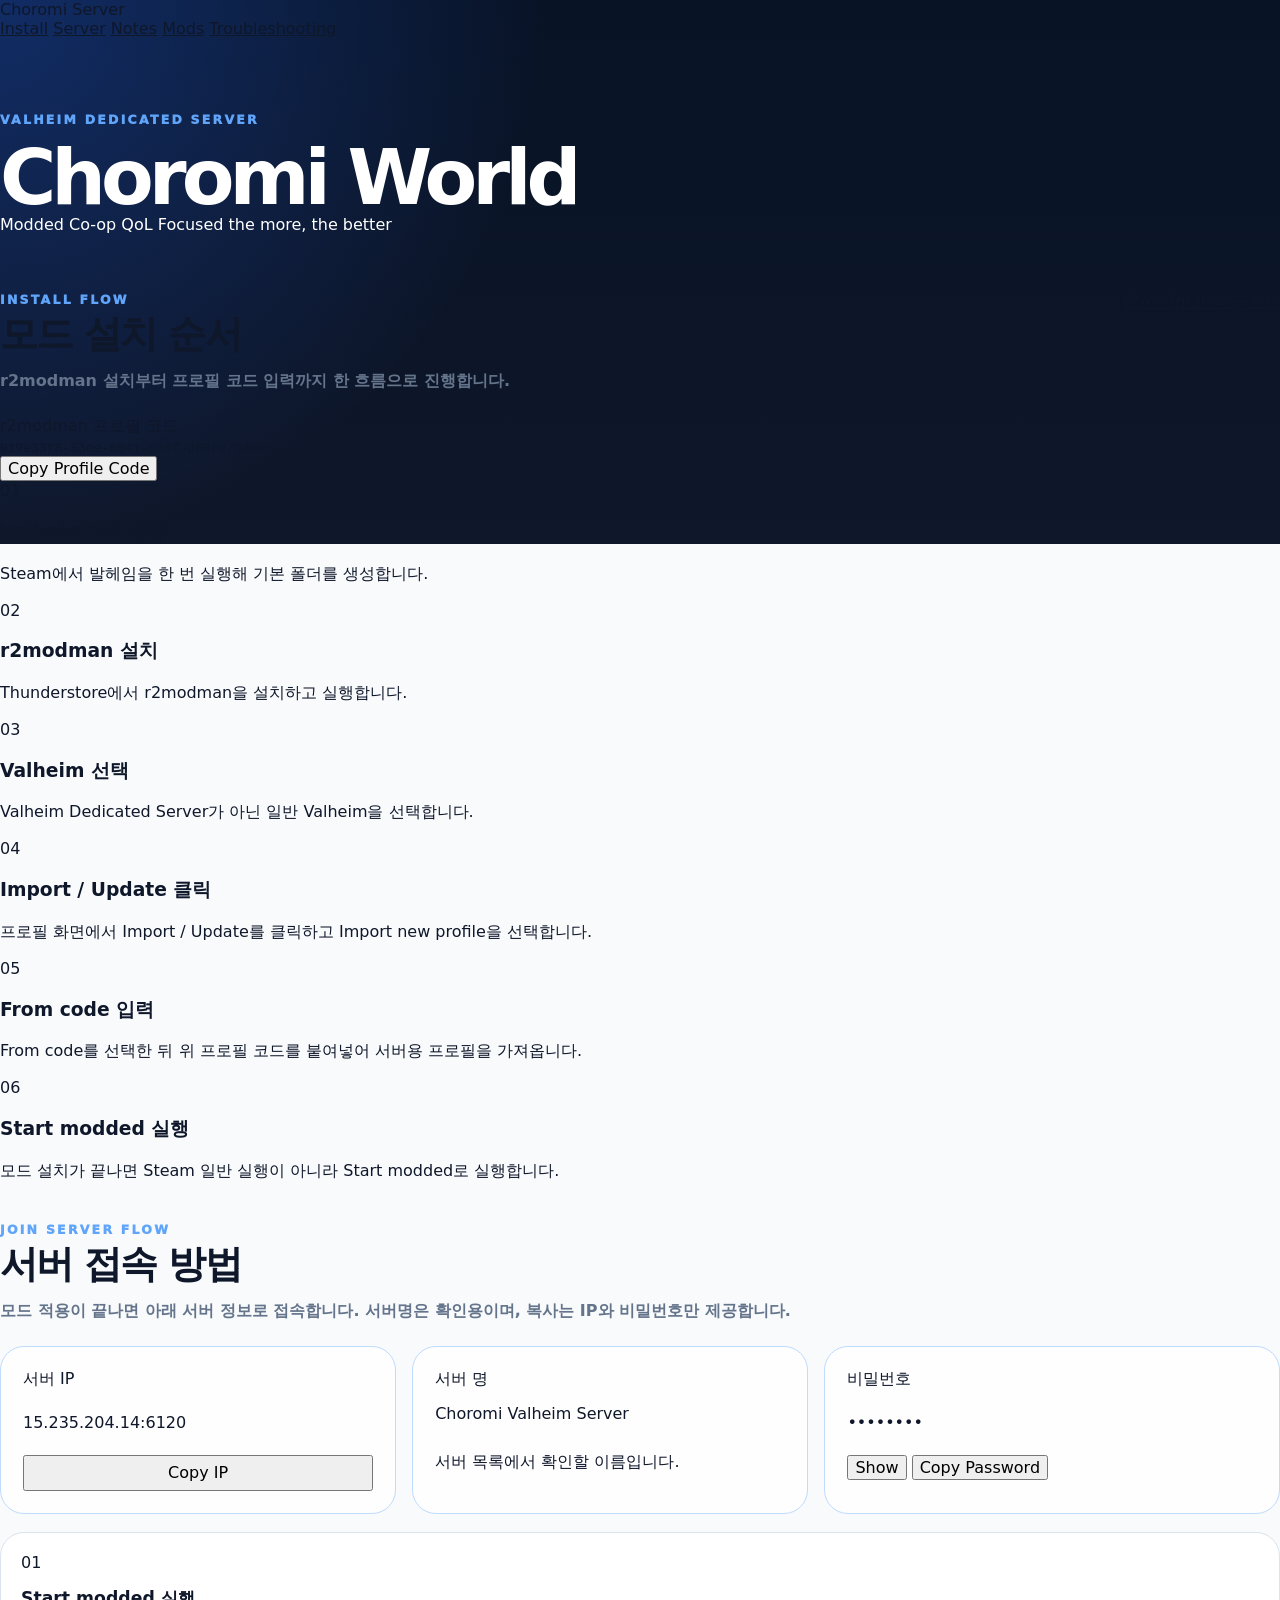
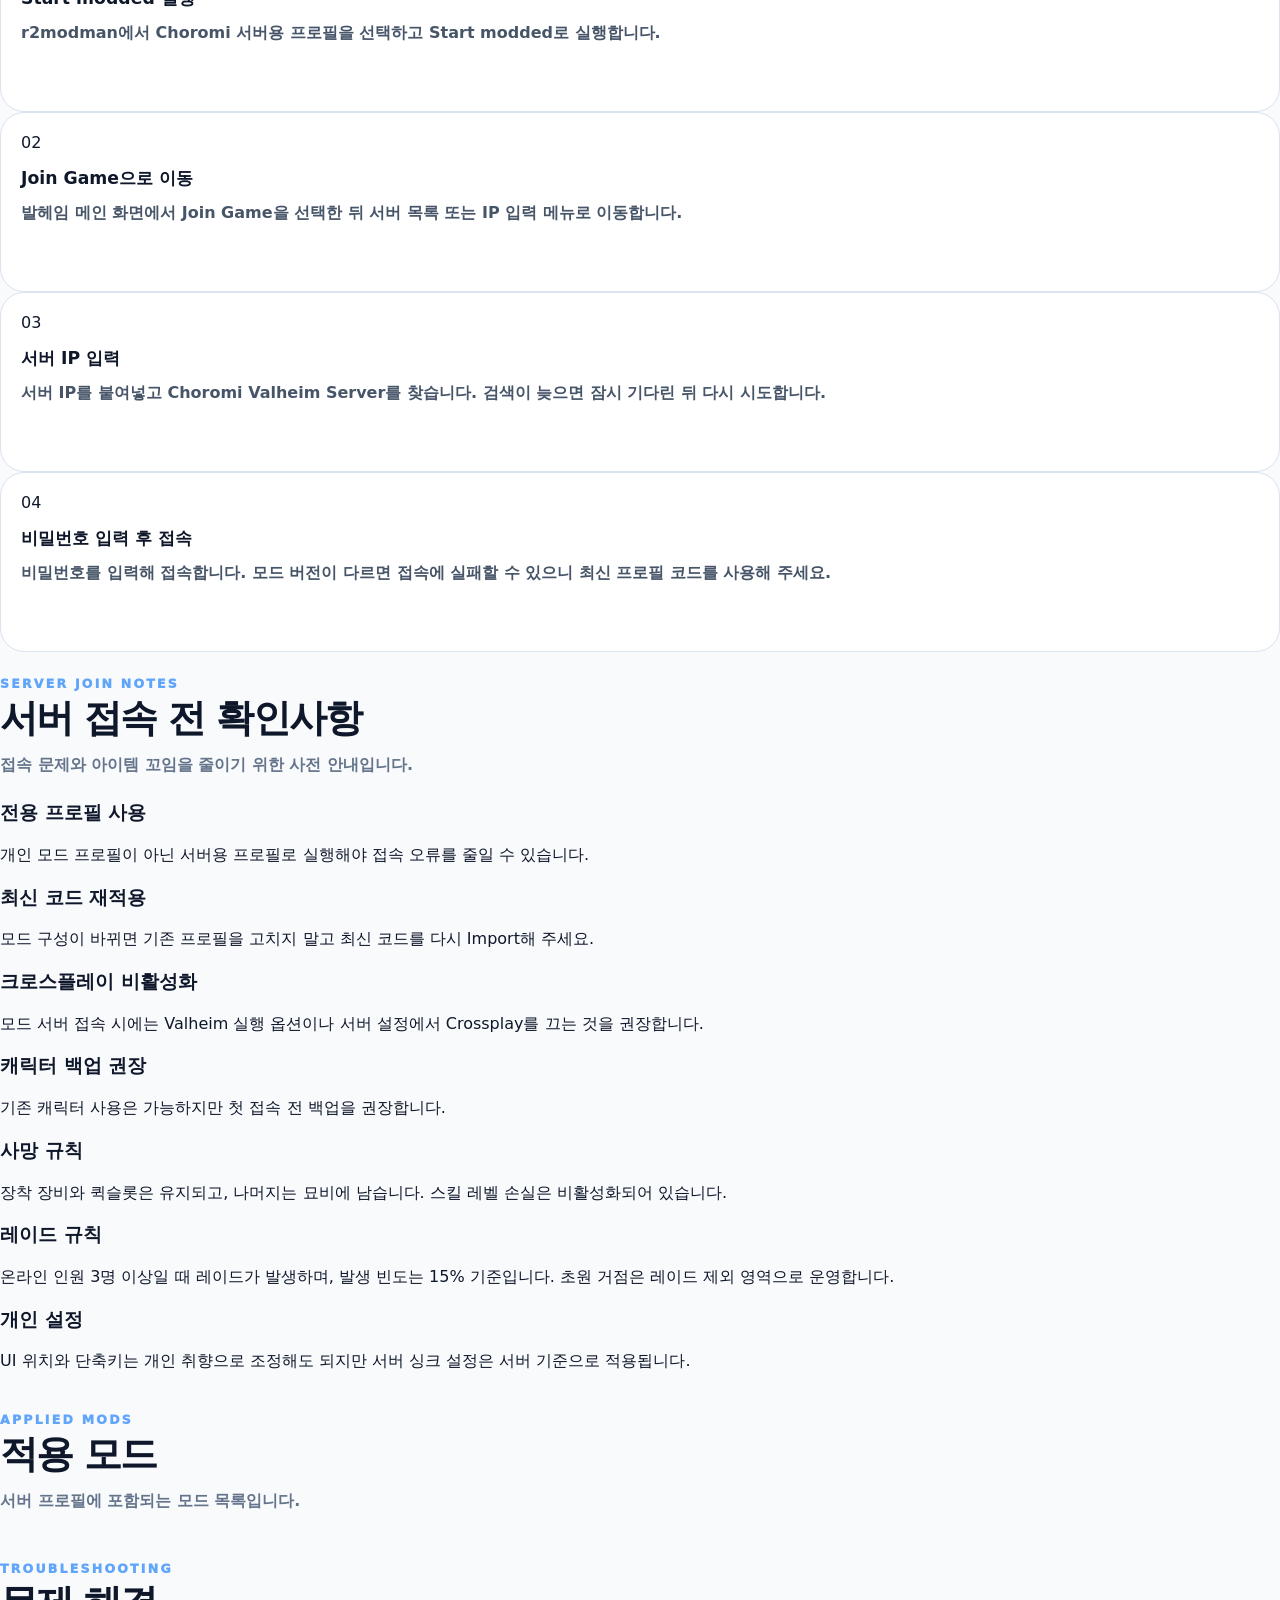
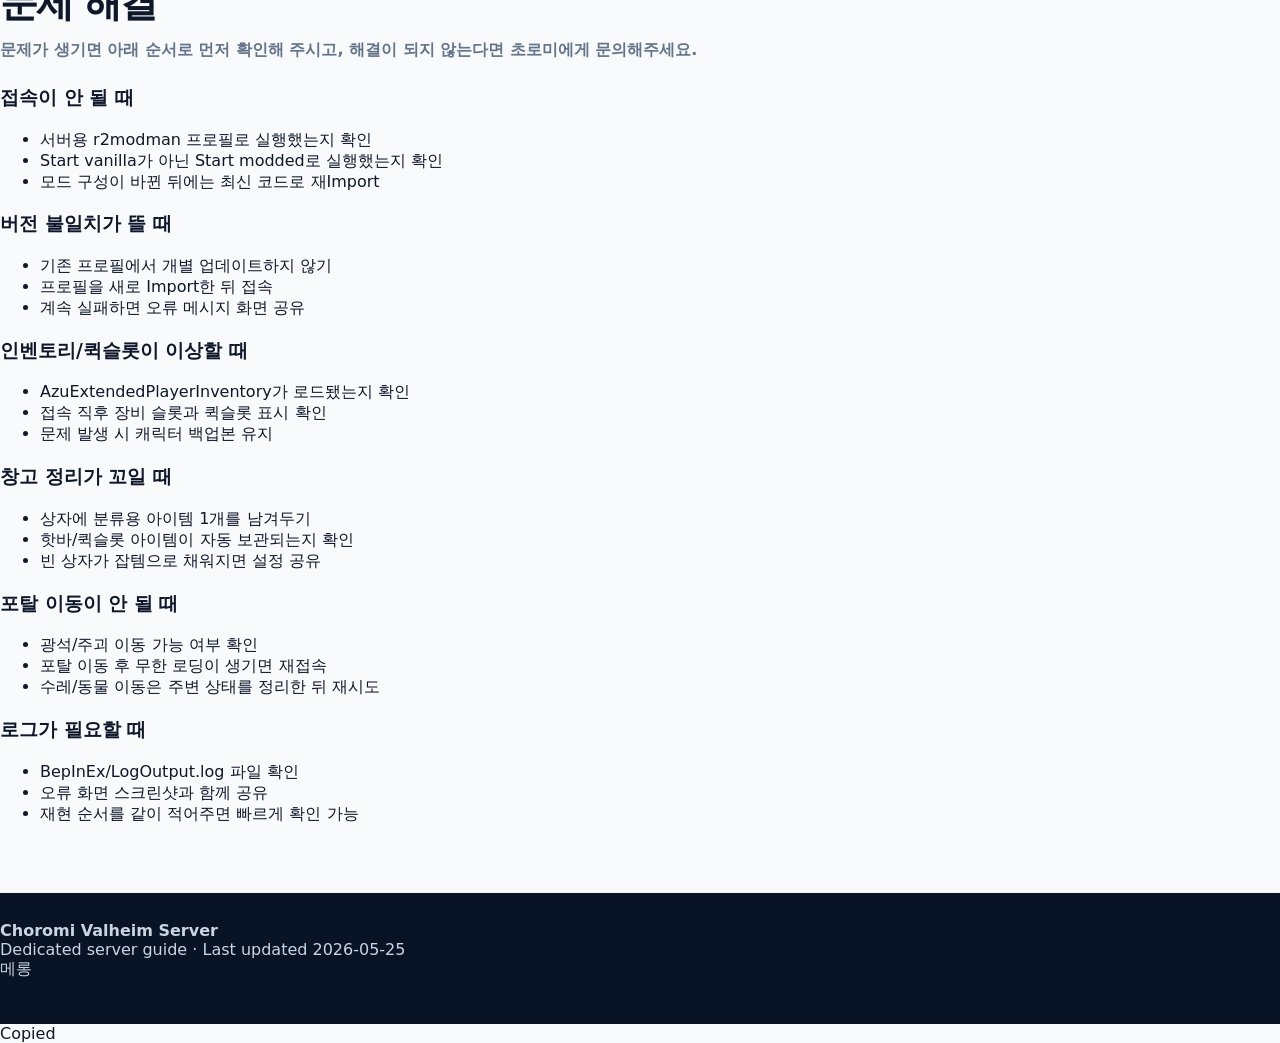
==== commit 2b828c15: "Update index.html" ====
--- a/index.html
+++ b/index.html
@@ -4,727 +4,9 @@
   <meta charset="utf-8" />
   <meta name="viewport" content="width=device-width, initial-scale=1" />
   <title>Choromi Valheim Server Guide</title>
-  <style>
-    :root {
-      --bg: #061017;
-      --panel: rgba(255, 241, 217, 0.062);
-      --panel-strong: rgba(255, 241, 217, 0.11);
-      --line: rgba(255, 219, 166, 0.14);
-      --text: #f3efe6;
-      --muted: rgba(243, 239, 230, 0.68);
-      --soft: rgba(243, 239, 230, 0.48);
-      --gold: #c78a3a;
-      --amber: #ffb34f;
-      --red: #a63d2f;
-      --green: #4f7f79;
-      --shadow: 0 24px 80px rgba(0, 0, 0, 0.42);
-      --radius-lg: 28px;
-      --radius-md: 20px;
-      --radius-sm: 14px;
-      --hero-portrait: url("assets/valheim-hero-portrait.jpg");
-    }
-
-    * { box-sizing: border-box; }
-    html { scroll-behavior: smooth; }
-    body {
-      margin: 0;
-      min-height: 100vh;
-      color: var(--text);
-      font-family: ui-sans-serif, system-ui, -apple-system, BlinkMacSystemFont, "Segoe UI", sans-serif;
-      background:
-        radial-gradient(circle at 18% 12%, rgba(20, 94, 113, 0.34), transparent 30%),
-        radial-gradient(circle at 42% 4%, rgba(255, 128, 48, 0.12), transparent 25%),
-        radial-gradient(circle at 86% 16%, rgba(121, 37, 31, 0.20), transparent 28%),
-        linear-gradient(180deg, #0a1822 0%, #061016 44%, #050708 100%);
-    }
-
-    a { color: inherit; }
-
-    .page {
-      width: min(1180px, calc(100% - 36px));
-      margin: 0 auto;
-      padding: 24px 0 42px;
-    }
-
-    .top-nav {
-      display: flex;
-      align-items: center;
-      justify-content: space-between;
-      gap: 16px;
-      margin-bottom: 18px;
-      color: var(--muted);
-      font-size: 13px;
-    }
-
-    .brand {
-      display: flex;
-      align-items: center;
-      gap: 10px;
-      font-weight: 800;
-      letter-spacing: 0.08em;
-      text-transform: uppercase;
-      color: var(--text);
-    }
-
-
-    .nav-links {
-      display: flex;
-      gap: 12px;
-      flex-wrap: wrap;
-      justify-content: flex-end;
-    }
-
-    .nav-links a {
-      text-decoration: none;
-      padding: 8px 10px;
-      border-radius: 999px;
-      color: var(--muted);
-      transition: 0.18s ease;
-    }
-
-    .nav-links a:hover {
-      background: rgba(255, 255, 255, 0.08);
-      color: var(--text);
-    }
-
-    .hero {
-      position: relative;
-      min-height: 520px;
-      display: grid;
-      grid-template-columns: minmax(260px, 390px) 1fr;
-      gap: 34px;
-      align-items: stretch;
-      overflow: hidden;
-      border-radius: var(--radius-lg);
-      background:
-        radial-gradient(circle at 24% 78%, rgba(255, 128, 45, 0.16), transparent 24%),
-        linear-gradient(135deg, rgba(8, 18, 24, 0.98) 0%, rgba(8, 18, 24, 0.88) 42%, rgba(18, 34, 43, 0.72) 100%);
-      box-shadow: var(--shadow);
-      border: 1px solid rgba(255, 255, 255, 0.12);
-      isolation: isolate;
-      padding: 26px;
-    }
-
-    .hero::before {
-      content: "";
-      position: absolute;
-      inset: 0;
-      background:
-        radial-gradient(circle at 28% 78%, rgba(255, 161, 72, 0.18), transparent 22%),
-        radial-gradient(circle at 84% 14%, rgba(60, 116, 122, 0.2), transparent 34%),
-        linear-gradient(180deg, rgba(255, 255, 255, 0.035), transparent 36%, rgba(0, 0, 0, 0.35));
-      pointer-events: none;
-      z-index: 0;
-    }
-
-    .hero::after {
-      content: "";
-      position: absolute;
-      inset: auto 0 0;
-      height: 34%;
-      background: linear-gradient(180deg, transparent, rgba(3, 7, 9, 0.88));
-      pointer-events: none;
-      z-index: 0;
-    }
-
-    .hero-art {
-      position: relative;
-      z-index: 1;
-      min-height: 468px;
-      border-radius: 24px;
-      overflow: hidden;
-      border: 1px solid rgba(255, 219, 166, 0.18);
-      background: rgba(0, 0, 0, 0.35);
-      box-shadow: 0 24px 60px rgba(0, 0, 0, 0.46);
-    }
-
-    .hero-art img {
-      width: 100%;
-      height: 100%;
-      object-fit: cover;
-      object-position: center;
-      display: block;
-      filter: saturate(1.05) contrast(1.06);
-    }
-
-    .hero-art::after {
-      content: "";
-      position: absolute;
-      inset: 0;
-      background:
-        linear-gradient(180deg, rgba(0,0,0,0.06) 0%, transparent 45%, rgba(0,0,0,0.28) 100%),
-        radial-gradient(circle at 50% 74%, rgba(255, 140, 52, 0.12), transparent 32%);
-      pointer-events: none;
-    }
-
-    .hero-content {
-      position: relative;
-      z-index: 1;
-      min-width: 0;
-      display: flex;
-      flex-direction: column;
-      justify-content: center;
-      padding: 42px 28px 42px 0;
-    }
-
-    .eyebrow {
-      display: inline-flex;
-      align-items: center;
-      gap: 8px;
-      padding: 8px 12px;
-      border: 1px solid rgba(255, 255, 255, 0.14);
-      border-radius: 999px;
-      background: rgba(255, 255, 255, 0.08);
-      color: rgba(255, 255, 255, 0.82);
-      font-size: 12px;
-      font-weight: 800;
-      letter-spacing: 0.1em;
-      text-transform: uppercase;
-      backdrop-filter: blur(10px);
-    }
-
-    h1, h2, h3, p { margin-top: 0; }
-    h1 {
-      margin: 18px 0 0;
-      max-width: 720px;
-      font-size: clamp(44px, 6.4vw, 88px);
-      line-height: 0.95;
-      letter-spacing: -0.065em;
-      text-shadow: 0 18px 46px rgba(0, 0, 0, 0.72), 0 0 24px rgba(174, 59, 38, 0.24);
-    }
-
-    .hero-meta {
-      display: flex;
-      gap: 10px;
-      flex-wrap: wrap;
-      margin-top: 22px;
-    }
-
-    .pill {
-      padding: 8px 11px;
-      border-radius: 999px;
-      background: rgba(0, 0, 0, 0.34);
-      border: 1px solid rgba(255, 255, 255, 0.12);
-      color: rgba(255, 255, 255, 0.82);
-      font-size: 13px;
-      backdrop-filter: blur(10px);
-    }
-
-    main {
-      display: grid;
-      gap: 22px;
-      margin-top: 22px;
-    }
-
-    section {
-      border: 1px solid var(--line);
-      border-radius: var(--radius-lg);
-      background: linear-gradient(180deg, rgba(255, 255, 255, 0.075), rgba(255, 255, 255, 0.038));
-      box-shadow: 0 18px 60px rgba(0, 0, 0, 0.22);
-      overflow: hidden;
-    }
-
-    .section-inner { padding: 28px; }
-    .section-head {
-      display: flex;
-      align-items: flex-end;
-      justify-content: space-between;
-      gap: 16px;
-      margin-bottom: 18px;
-    }
-
-    .section-kicker {
-      margin-bottom: 8px;
-      color: var(--gold);
-      font-size: 12px;
-      font-weight: 900;
-      letter-spacing: 0.12em;
-      text-transform: uppercase;
-    }
-
-    h2 {
-      margin: 0;
-      font-size: clamp(23px, 3vw, 34px);
-      line-height: 1.08;
-      letter-spacing: -0.03em;
-    }
-
-    .lead {
-      margin: 8px 0 0;
-      color: var(--muted);
-      line-height: 1.65;
-    }
-
-    .profile-box {
-      display: flex;
-      align-items: center;
-      gap: 12px;
-      padding: 16px;
-      border-radius: var(--radius-md);
-      background: rgba(0, 0, 0, 0.28);
-      border: 1px solid rgba(255, 255, 255, 0.12);
-    }
-
-    .profile-box code {
-      flex: 1;
-      overflow-x: auto;
-      white-space: nowrap;
-      color: #ffe3a1;
-      font-family: ui-monospace, SFMono-Regular, Menlo, Consolas, monospace;
-      font-size: clamp(15px, 2.4vw, 24px);
-      letter-spacing: 0.015em;
-    }
-
-    .btn {
-      appearance: none;
-      border: 0;
-      border-radius: 14px;
-      padding: 13px 16px;
-      cursor: pointer;
-      color: #1d1408;
-      background: linear-gradient(135deg, var(--amber), var(--gold));
-      font-weight: 900;
-      box-shadow: 0 10px 28px rgba(215, 168, 79, 0.26);
-      transition: 0.18s ease;
-    }
-
-    .btn:hover { transform: translateY(-1px); filter: brightness(1.05); }
-    .btn:active { transform: translateY(0); }
-
-    .flow-grid {
-      display: grid;
-      grid-template-columns: repeat(4, minmax(0, 1fr));
-      gap: 14px;
-    }
-
-    .flow-card, .notice-card, .mod-card, .trouble-card {
-      border: 1px solid rgba(255, 255, 255, 0.105);
-      border-radius: var(--radius-md);
-      background: rgba(255, 255, 255, 0.055);
-      backdrop-filter: blur(10px);
-    }
-
-    .flow-card { padding: 18px; position: relative; min-height: 158px; }
-    .flow-num {
-      width: 34px;
-      height: 34px;
-      display: grid;
-      place-items: center;
-      margin-bottom: 18px;
-      border-radius: 50%;
-      background: rgba(215, 168, 79, 0.16);
-      border: 1px solid rgba(215, 168, 79, 0.34);
-      color: #ffd983;
-      font-weight: 900;
-    }
-
-    .flow-card h3, .notice-card h3, .trouble-card h3 {
-      margin: 0 0 8px;
-      font-size: 16px;
-      letter-spacing: -0.01em;
-    }
-
-    .flow-card p, .notice-card p, .trouble-card p {
-      margin: 0;
-      color: var(--muted);
-      font-size: 14px;
-      line-height: 1.58;
-    }
-
-    .install-flow {
-      display: grid;
-      gap: 12px;
-      position: relative;
-    }
-
-    .install-step {
-      display: grid;
-      grid-template-columns: 64px 1fr;
-      gap: 16px;
-      align-items: stretch;
-      position: relative;
-      padding: 18px;
-      border: 1px solid rgba(255, 255, 255, 0.105);
-      border-radius: var(--radius-md);
-      background: rgba(255, 255, 255, 0.055);
-      backdrop-filter: blur(10px);
-    }
-
-    .install-step::before {
-      content: "";
-      position: absolute;
-      left: 49px;
-      top: 58px;
-      bottom: -13px;
-      width: 1px;
-      background: linear-gradient(180deg, rgba(215, 168, 79, 0.44), transparent);
-    }
-
-    .install-step:last-child::before { display: none; }
-
-    .step-index {
-      width: 44px;
-      height: 44px;
-      display: grid;
-      place-items: center;
-      border-radius: 16px;
-      background: linear-gradient(135deg, rgba(242, 193, 92, 0.22), rgba(135,168,120,0.12));
-      border: 1px solid rgba(215, 168, 79, 0.34);
-      color: #ffd983;
-      font-weight: 950;
-      letter-spacing: -0.02em;
-    }
-
-    .install-step h3 {
-      margin: 0 0 6px;
-      font-size: 17px;
-      letter-spacing: -0.01em;
-    }
-
-    .install-step p {
-      margin: 0;
-      color: var(--muted);
-      font-size: 14px;
-      line-height: 1.62;
-    }
-
-    .notice-grid {
-      display: grid;
-      grid-template-columns: repeat(3, minmax(0, 1fr));
-      gap: 14px;
-    }
-
-    .notice-card { padding: 17px; }
-    .notice-card.important {
-      background: linear-gradient(180deg, rgba(215, 168, 79, 0.145), rgba(255, 255, 255, 0.05));
-      border-color: rgba(215, 168, 79, 0.28);
-    }
-
-    .mod-toolbar {
-      display: flex;
-      align-items: center;
-      justify-content: space-between;
-      gap: 12px;
-      margin-bottom: 16px;
-      flex-wrap: wrap;
-    }
-
-    .filter-row {
-      display: flex;
-      gap: 8px;
-      flex-wrap: wrap;
-    }
-
-    .filter-btn {
-      border: 1px solid rgba(255, 255, 255, 0.13);
-      background: rgba(255, 255, 255, 0.06);
-      color: var(--muted);
-      border-radius: 999px;
-      padding: 9px 12px;
-      cursor: pointer;
-      font-weight: 800;
-      transition: 0.18s ease;
-    }
-
-    .filter-btn.active, .filter-btn:hover {
-      color: #1d1408;
-      border-color: transparent;
-      background: linear-gradient(135deg, var(--amber), var(--gold));
-    }
-
-    .mod-count { color: var(--muted); font-size: 13px; }
-
-    .mods-grid {
-      display: grid;
-      grid-template-columns: repeat(3, minmax(0, 1fr));
-      gap: 14px;
-    }
-
-    .mod-card {
-      min-height: 116px;
-      padding: 16px;
-      display: grid;
-      grid-template-columns: 48px 1fr;
-      gap: 13px;
-      align-items: start;
-    }
-
-    .mod-icon {
-      width: 48px;
-      height: 48px;
-      display: grid;
-      place-items: center;
-      border-radius: 16px;
-      background: linear-gradient(135deg, rgba(215,168,79,0.22), rgba(135,168,120,0.14));
-      border: 1px solid rgba(255, 255, 255, 0.13);
-      color: #ffdfa0;
-      font-size: 20px;
-      font-weight: 900;
-      overflow: hidden;
-      flex: none;
-    }
-
-    .mod-icon img {
-      width: 100%;
-      height: 100%;
-      object-fit: contain;
-      object-position: center;
-      display: block;
-    }
-
-    .mod-card h3 {
-      margin: 0 0 6px;
-      font-size: 15px;
-      line-height: 1.25;
-    }
-
-    .mod-card p {
-      margin: 0 0 10px;
-      color: var(--muted);
-      font-size: 13px;
-      line-height: 1.45;
-    }
-
-    .tag-row { display: flex; gap: 6px; flex-wrap: wrap; }
-    .tag {
-      padding: 5px 8px;
-      border-radius: 999px;
-      background: rgba(0, 0, 0, 0.22);
-      border: 1px solid rgba(255, 255, 255, 0.08);
-      color: var(--soft);
-      font-size: 11px;
-      font-weight: 800;
-    }
-
-    .trouble-list {
-      display: grid;
-      grid-template-columns: repeat(2, minmax(0, 1fr));
-      gap: 14px;
-    }
-
-    .trouble-card { padding: 18px; }
-    .trouble-card ul {
-      margin: 10px 0 0;
-      padding-left: 18px;
-      color: var(--muted);
-      font-size: 14px;
-      line-height: 1.7;
-    }
-
-    .footer {
-      margin-top: 22px;
-      padding: 22px 26px;
-      display: flex;
-      align-items: center;
-      justify-content: space-between;
-      gap: 16px;
-      color: var(--muted);
-      border-radius: var(--radius-lg);
-      border: 1px solid var(--line);
-      background: rgba(255, 255, 255, 0.045);
-    }
-
-    .toast {
-      position: fixed;
-      left: 50%;
-      bottom: 28px;
-      transform: translateX(-50%) translateY(16px);
-      opacity: 0;
-      pointer-events: none;
-      padding: 12px 16px;
-      border-radius: 999px;
-      color: #1d1408;
-      background: linear-gradient(135deg, var(--amber), var(--gold));
-      font-weight: 900;
-      box-shadow: 0 18px 44px rgba(0, 0, 0, 0.42);
-      transition: 0.22s ease;
-      z-index: 100;
-    }
-
-    .toast.show {
-      opacity: 1;
-      transform: translateX(-50%) translateY(0);
-    }
-
-
-    @media (max-width: 980px) {
-      .hero { grid-template-columns: minmax(220px, 320px) 1fr; gap: 24px; }
-      .hero-art { min-height: 430px; }
-      .hero-content { padding-right: 8px; }
-    }
-
-    @media (max-width: 980px) {
-      .flow-grid, .notice-grid, .mods-grid { grid-template-columns: repeat(2, minmax(0, 1fr)); }
-      .top-nav { align-items: flex-start; flex-direction: column; }
-      .nav-links { justify-content: flex-start; }
-    }
-
-    @media (max-width: 680px) {
-      .page { width: min(100% - 24px, 1180px); padding-top: 14px; }
-      .hero { min-height: auto; grid-template-columns: 1fr; gap: 18px; padding: 18px; }
-      .hero-art { min-height: 440px; }
-      .hero-content { padding: 8px 6px 16px; }
-      .section-inner { padding: 22px; }
-      .flow-grid, .notice-grid, .mods-grid, .trouble-list { grid-template-columns: 1fr; }
-      .install-step { grid-template-columns: 50px 1fr; padding: 16px; }
-      .install-step::before { left: 40px; }
-      .step-index { width: 36px; height: 36px; border-radius: 13px; }
-      .profile-box { flex-direction: column; align-items: stretch; }
-      .profile-box code { width: 100%; }
-      .footer { flex-direction: column; align-items: flex-start; }
-    }
-
-
-
-    .server-info-grid {
-      display: grid;
-      grid-template-columns: 1fr 1fr 1.1fr;
-      gap: 14px;
-      margin-bottom: 18px;
-    }
-
-    .server-info-card {
-      border: 1px solid rgba(255, 255, 255, 0.105);
-      border-radius: var(--radius-md);
-      background:
-        linear-gradient(180deg, rgba(255, 255, 255, 0.075), rgba(255, 255, 255, 0.045));
-      backdrop-filter: blur(10px);
-      padding: 18px;
-      min-height: 152px;
-      display: grid;
-      align-content: start;
-      gap: 10px;
-    }
-
-    .server-info-label {
-      width: fit-content;
-      padding: 6px 10px;
-      border-radius: 999px;
-      background: rgba(79, 127, 121, 0.22);
-      border: 1px solid rgba(255, 255, 255, 0.12);
-      color: rgba(255, 255, 255, 0.8);
-      font-size: 12px;
-      font-weight: 900;
-      letter-spacing: 0.06em;
-      text-transform: uppercase;
-    }
-
-    .server-info-value {
-      color: var(--text);
-      font-size: clamp(20px, 2.3vw, 28px);
-      font-weight: 900;
-      line-height: 1.22;
-      overflow-wrap: anywhere;
-    }
-
-    .server-info-help {
-      margin: -2px 0 0;
-      color: var(--muted);
-      font-size: 13px;
-      line-height: 1.5;
-    }
-
-    .server-action-row {
-      display: flex;
-      flex-wrap: wrap;
-      gap: 8px;
-    }
-
-    .small-btn {
-      min-height: 38px;
-      padding: 0 14px;
-      font-size: 13px;
-    }
-
-    .ghost-btn {
-      background: rgba(255, 255, 255, 0.08);
-      color: var(--text);
-      border-color: rgba(255, 255, 255, 0.14);
-    }
-
-    .password-value {
-      letter-spacing: 0.08em;
-    }
-
-    .join-flow {
-      display: grid;
-      grid-template-columns: repeat(2, minmax(0, 1fr));
-      gap: 12px;
-    }
-
-    .join-step {
-      display: grid;
-      grid-template-columns: 64px 1fr;
-      gap: 16px;
-      align-items: start;
-      border: 1px solid rgba(255, 255, 255, 0.105);
-      border-radius: var(--radius-md);
-      background: rgba(255, 255, 255, 0.055);
-      padding: 16px;
-    }
-
-    .join-step h3 {
-      margin: 0 0 6px;
-      font-size: 16px;
-    }
-
-    .join-step p {
-      margin: 0;
-      color: var(--muted);
-      font-size: 14px;
-      line-height: 1.58;
-    }
-
-    @media (max-width: 900px) {
-      .server-info-grid,
-      .join-flow {
-        grid-template-columns: 1fr;
-      }
-    }
-
-
-
-    .profile-code-inline {
-      display: grid;
-      grid-template-columns: minmax(0, 1fr) auto;
-      gap: 14px;
-      align-items: center;
-      margin-bottom: 18px;
-      padding: 16px;
-      border: 1px solid rgba(255, 255, 255, 0.12);
-      border-radius: var(--radius-md);
-      background:
-        linear-gradient(180deg, rgba(255, 255, 255, 0.075), rgba(255, 255, 255, 0.045));
-      backdrop-filter: blur(10px);
-    }
-
-    .profile-code-inline code {
-      display: block;
-      color: var(--text);
-      font-size: 16px;
-      font-weight: 900;
-      line-height: 1.55;
-      overflow-wrap: anywhere;
-    }
-
-    .inline-label {
-      margin-bottom: 8px;
-      color: var(--muted);
-      font-size: 12px;
-      font-weight: 900;
-      letter-spacing: 0.08em;
-      text-transform: uppercase;
-    }
-
-    @media (max-width: 760px) {
-      .profile-code-inline {
-        grid-template-columns: 1fr;
-      }
-    }
-
-
-  </style>
-<!-- v7: install flow card layout -->
+  <link rel="stylesheet" href="./styles.css?v=10" />
+<!-- v9: removed install-step pseudo line -->
+  <!-- v10: CSS/JS split into external files -->
 </head>
 <body>
   <div class="page">
@@ -745,11 +27,11 @@
       </div>
       <div class="hero-content">
         <span class="eyebrow">Valheim Dedicated Server</span>
-        <h1>Choromi Valheim</h1>
+        <h1>Choromi World</h1>
         <div class="hero-meta">
           <span class="pill">Modded Co-op</span>
           <span class="pill">QoL Focused</span>
-          <span class="pill">Season 1</span>
+          <span class="pill">the more, the better</span>
         </div>
       </div>
     </header>
@@ -819,7 +101,6 @@
               </div>
             </article>
           </div>
-
 
         </div>
       </section>
@@ -955,7 +236,7 @@
             <div>
               <div class="section-kicker">Troubleshooting</div>
               <h2 id="trouble-title">문제 해결</h2>
-              <p class="lead">문제가 생기면 아래 순서로 먼저 확인해 주세요.</p>
+              <p class="lead">문제가 생기면 아래 순서로 먼저 확인해 주시고, 해결이 되지 않는다면 초로미에게 문의해주세요.</p>
             </div>
           </div>
           <div class="trouble-list">
@@ -1015,135 +296,15 @@
     <footer class="footer">
       <div>
         <strong>Choromi Valheim Server</strong><br />
-        <span>Dedicated server guide · Last updated 2026-05-24</span>
+        <span>Dedicated server guide · Last updated 2026-05-25</span>
       </div>
-      <div>Skål.</div>
+      <div>메롱</div>
     </footer>
   </div>
 
   <div class="toast" id="toast">Copied</div>
 
-  <script>
-    const mods = [
-      { name: "BepInExPack Valheim", group: "Dependency", icon: "BE", desc: "발헤임 모드 로더", tags: ["필수"] },
-      { name: "Jotunn", group: "Dependency", icon: "JO", desc: "다수 모드의 공통 라이브러리", tags: ["필수"] },
-      { name: "YamlDotNet", group: "Dependency", icon: "YA", desc: "YAML 설정 파일 처리용 의존성", tags: ["필수"] },
-      { name: "Zen ModLib", group: "Dependency", icon: "ZE", desc: "ZenRaids 계열 공통 라이브러리", tags: ["필수"] },
-
-      { name: "AzuCraftyBoxes", group: "Craft & Storage", icon: "CB", desc: "상자 안 재료로 제작/건축", tags: ["공통"] },
-      { name: "AzuAutoStore", group: "Craft & Storage", icon: "AS", desc: "주변 상자로 자동 보관", tags: ["공통"] },
-      { name: "Quick Stack Store Sort Trash Restock", group: "Craft & Storage", icon: "QS", desc: "수동 정리, 정렬, 보충, 폐기", tags: ["편의"] },
-      { name: "Recycle N Reclaim", group: "Craft & Storage", icon: "RR", desc: "제작 아이템 회수/분해", tags: ["공통"] },
-      { name: "AzuAreaRepair", group: "Craft & Storage", icon: "AR", desc: "망치 범위 수리", tags: ["편의"] },
-
-      { name: "AzuExtendedPlayerInventory", group: "Inventory", icon: "EI", desc: "인벤 확장, 장비 슬롯, 퀵슬롯", tags: ["공통"] },
-      { name: "ItemStacksItemWeights", group: "Inventory", icon: "SW", desc: "아이템 스택/무게 조정", tags: ["공통"] },
-      { name: "SkilledCarryWeight", group: "Inventory", icon: "CW", desc: "스킬 기반 소지 무게 증가", tags: ["편의"] },
-
-      { name: "TeleportEverything", group: "Travel & Map", icon: "TE", desc: "광석, 주괴, 수레, 동물 포탈 이동", tags: ["공통"] },
-      { name: "FastTeleport", group: "Travel & Map", icon: "FT", desc: "포탈 이동 시간 단축", tags: ["편의"] },
-      { name: "DiscoveryPins", group: "Travel & Map", icon: "DP", desc: "발견 대상 자동 지도 핀", tags: ["지도"] },
-      { name: "Where You At", group: "Travel & Map", icon: "WY", desc: "지도 위치 공유 강제", tags: ["공통"] },
-
-      { name: "SleepSkip", group: "Server Rules", icon: "SS", desc: "수면 투표와 밤 스킵", tags: ["공통"] },
-      { name: "ZenRaids", group: "Server Rules", icon: "ZR", desc: "레이드 인원 조건과 빈도 제어", tags: ["공통"] },
-
-      { name: "PlantEverything", group: "Building & World", icon: "PE", desc: "식물, 베리, 버섯, 장식 재배 확장", tags: ["건축"] },
-      { name: "FloorsAreRoofs", group: "Building & World", icon: "FR", desc: "바닥을 지붕처럼 판정", tags: ["건축"] },
-      { name: "Seasonality", group: "Building & World", icon: "SE", desc: "계절감과 환경 분위기 변화", tags: ["외형"] },
-
-      { name: "Balrond Character Customization", group: "Visual & UI", icon: "BC", desc: "캐릭터 커스터마이징 확장", tags: ["외형"] },
-      { name: "DyeHard", group: "Visual & UI", icon: "DH", desc: "머리/수염 타입과 색상 변경", tags: ["외형"] },
-      { name: "MyLittleUI", group: "Visual & UI", icon: "UI", desc: "UI 표시 개선", tags: ["개인"] },
-      { name: "EmoteWheelReworked", group: "Visual & UI", icon: "EW", desc: "감정표현 휠 개선", tags: ["개인"] }
-    ];
-
-    const groupOrder = ["All", "Dependency", "Craft & Storage", "Inventory", "Travel & Map", "Server Rules", "Building & World", "Visual & UI"];
-    const filterRow = document.getElementById("filter-row");
-    const modsGrid = document.getElementById("mods-grid");
-    const modCount = document.getElementById("mod-count");
-
-    function renderFilters(active = "All") {
-      filterRow.innerHTML = "";
-      groupOrder.forEach(group => {
-        const btn = document.createElement("button");
-        btn.className = `filter-btn${group === active ? " active" : ""}`;
-        btn.type = "button";
-        btn.textContent = group;
-        btn.addEventListener("click", () => renderMods(group));
-        filterRow.appendChild(btn);
-      });
-    }
-
-    function renderMods(group = "All") {
-      renderFilters(group);
-      const list = group === "All" ? mods : mods.filter(mod => mod.group === group);
-      modCount.textContent = `${list.length} / ${mods.length} mods`;
-      modsGrid.innerHTML = list.map(mod => `
-        <article class="mod-card">
-          <div class="mod-icon" aria-hidden="true">${mod.icon}</div>
-          <div>
-            <h3>${mod.name}</h3>
-            <p>${mod.desc}</p>
-            <div class="tag-row">${mod.tags.map(tag => `<span class="tag">${tag}</span>`).join("")}</div>
-          </div>
-        </article>
-      `).join("");
-    }
-
-    function showToast(message = "Copied") {
-      const toast = document.getElementById("toast");
-      toast.textContent = message;
-      toast.classList.add("show");
-      window.setTimeout(() => toast.classList.remove("show"), 1600);
-    }
-
-    async function copyTextToClipboard(text, message = "Copied") {
-      try {
-        await navigator.clipboard.writeText(text);
-        showToast(message);
-      } catch (error) {
-        const textarea = document.createElement("textarea");
-        textarea.value = text;
-        textarea.style.position = "fixed";
-        textarea.style.left = "-9999px";
-        document.body.appendChild(textarea);
-        textarea.focus();
-        textarea.select();
-        document.execCommand("copy");
-        textarea.remove();
-        showToast(message);
-      }
-    }
-
-    document.getElementById("copy-btn").addEventListener("click", async () => {
-      const code = document.getElementById("profile-code").textContent.trim();
-      await copyTextToClipboard(code, "Profile code copied");
-    });
-
-    document.querySelectorAll("[data-copy-text]").forEach((button) => {
-      button.addEventListener("click", async () => {
-        await copyTextToClipboard(button.dataset.copyText, button.dataset.toast || "Copied");
-      });
-    });
-
-    document.getElementById("toggle-password")?.addEventListener("click", (event) => {
-      const button = event.currentTarget;
-      const password = document.getElementById("server-password");
-      const visible = button.getAttribute("aria-pressed") === "true";
-
-      if (visible) {
-        password.textContent = "••••••••";
-        button.textContent = "Show";
-        button.setAttribute("aria-pressed", "false");
-      } else {
-        password.textContent = password.dataset.password;
-        button.textContent = "Hide";
-        button.setAttribute("aria-pressed", "true");
-      }
-    });
-
-    renderMods();
-  </script>
+  
+  <script src="./script.js?v=10" defer></script>
 </body>
 </html>
--- a/styles.css
+++ b/styles.css
@@ -0,0 +1,2 @@
+:root{--bg:#081326;--text:#0f172a;--muted:#64748b;--line:#dbe3ef;--blue:#2563eb;--blue-dark:#1d4ed8;--violet:#7c3aed;--radius:24px;--radius-lg:34px;--shadow:0 20px 55px rgba(2,6,23,.16)}*{box-sizing:border-box}html{scroll-behavior:smooth}body{margin:0;font-family:ui-sans-serif,system-ui,-apple-system,BlinkMacSystemFont,"Apple SD Gothic Neo","Noto Sans KR","Segoe UI",sans-serif;color:var(--text);background:radial-gradient(circle at top left,rgba(37,99,235,.32),transparent 34rem),linear-gradient(180deg,#081326 0,#0f172a 34rem,#f8fafc 34rem)}a{color:inherit}button,input{font:inherit}.container{width:min(1500px,calc(100% - 32px));margin:0 auto}.hero{padding:52px 0 36px;color:#fff}.hero__inner{display:grid;grid-template-columns:minmax(0,1fr) 360px;gap:28px;align-items:end}.eyebrow,.section-kicker{margin:0;color:#60a5fa;font-size:.78rem;font-weight:950;letter-spacing:.18em;text-transform:uppercase}.hero h1{margin:14px 0 0;font-size:clamp(2.6rem,6vw,5.4rem);line-height:.95;letter-spacing:-.065em}.hero__lead{max-width:820px;margin:22px 0 0;color:#dbeafe;font-size:1.16rem;line-height:1.75;font-weight:650}.hero__panel{display:grid;gap:12px;padding:26px;border:1px solid rgba(255,255,255,.16);border-radius:var(--radius-lg);background:rgba(255,255,255,.1);box-shadow:0 24px 70px rgba(0,0,0,.28);backdrop-filter:blur(12px)}.hero__panel strong{font-size:1.5rem}.hero__panel span{color:#e2e8f0;font-weight:700}.hero__count{width:fit-content;padding:9px 12px;border-radius:999px;background:rgba(37,99,235,.3)}main{display:grid;gap:24px;padding:22px 0 52px}.section-card{padding:28px;border:1px solid rgba(203,213,225,.85);border-radius:var(--radius-lg);background:rgba(255,255,255,.94);box-shadow:var(--shadow)}.section-head{display:flex;align-items:flex-start;justify-content:space-between;gap:22px;margin-bottom:22px}.section-head h2,.profile-code h2,.help-section h2{margin:5px 0 0;font-size:clamp(1.65rem,3vw,2.7rem);line-height:1.12;letter-spacing:-.045em}.section-head p,.profile-code p{margin:12px 0 0;color:var(--muted);line-height:1.7;font-weight:680}.button{appearance:none;display:inline-flex;align-items:center;justify-content:center;min-height:46px;padding:0 18px;border:0;border-radius:999px;color:#fff;background:var(--blue);font-weight:950;text-decoration:none;cursor:pointer;transition:.18s}.button:hover{transform:translateY(-1px);box-shadow:0 14px 30px rgba(37,99,235,.25)}.button--dark{background:#0f172a;white-space:nowrap}.button--dark:hover{background:var(--blue-dark)}.button--nexus{background:var(--violet);white-space:nowrap}.button--nexus:hover{background:#6d28d9}.profile-code{display:grid;grid-template-columns:minmax(0,.9fr) minmax(320px,1.1fr);gap:22px;align-items:center}.code-box{display:grid;grid-template-columns:minmax(0,1fr) auto;gap:12px;align-items:center;padding:16px;border-radius:22px;background:#0f172a}.code-box code{display:block;min-width:0;color:#dbeafe;font-weight:950;line-height:1.6;overflow-wrap:anywhere}.hint{grid-column:1/-1;margin:-6px 0 0;color:var(--muted);font-size:.94rem}.step-grid{display:grid;grid-template-columns:repeat(6,minmax(0,1fr));gap:14px}.step-card{min-height:210px;padding:20px;border:1px solid var(--line);border-radius:var(--radius);background:#fffaf2}.step-card span{display:grid;place-items:center;width:44px;height:44px;border-radius:14px;color:#fff;background:var(--blue);font-weight:950}.step-card h3{margin:18px 0 0;font-size:1.15rem;line-height:1.25}.step-card p{margin:10px 0 0;color:#475569;line-height:1.65;font-weight:720}.step-card--accent{background:#eff6ff;border-color:#93c5fd}.visual-section{background:linear-gradient(135deg,#faf5ff,#fff 58%,#f0f9ff)}.visual-grid{display:grid;grid-template-columns:repeat(3,minmax(0,1fr));gap:16px}.visual-card,.mod-card{position:relative;display:grid;gap:12px;min-height:190px;padding:22px;border:1px solid var(--line);border-radius:var(--radius);background:#fff;text-decoration:none;transition:.18s}.visual-card:hover,.mod-card:hover{transform:translateY(-2px);border-color:#93c5fd;box-shadow:0 18px 45px rgba(2,6,23,.13)}.badge-row{display:flex;flex-wrap:wrap;gap:7px}.badge{width:fit-content;padding:5px 9px;border-radius:999px;color:#1e40af;background:#dbeafe;font-size:.76rem;font-weight:950}.badge--violet{color:#6d28d9;background:#ede9fe}.visual-card h3,.mod-card h3{margin:0;font-size:1.16rem;line-height:1.28;letter-spacing:-.025em}.visual-card p,.mod-card p{margin:0;color:#475569;line-height:1.65;font-weight:680}.install-example{display:grid;grid-template-columns:330px minmax(0,1fr);gap:20px;align-items:center;margin-top:18px;padding:18px;border:1px solid #c7d2fe;border-radius:24px;background:rgba(255,255,255,.8)}.install-example h3{margin:0;font-size:1.25rem}.install-example p{margin:10px 0 0;color:#475569;line-height:1.65;font-weight:700}.install-example img{display:block;width:100%;height:auto;border-radius:18px}.toolbar{display:grid;gap:16px;margin-bottom:20px}.search{display:grid;gap:7px;color:#334155;font-weight:950}.search input{width:100%;min-height:52px;padding:0 18px;border:1px solid var(--line);border-radius:18px;outline:none;font-weight:750}.search input:focus{border-color:var(--blue);box-shadow:0 0 0 4px rgba(37,99,235,.12)}.category-tabs{display:flex;flex-wrap:wrap;gap:9px}.tab{padding:10px 14px;border:1px solid var(--line);border-radius:999px;color:#334155;background:#fff;font-weight:900;cursor:pointer}.tab[aria-pressed=true]{color:#fff;background:var(--blue);border-color:var(--blue)}.mod-grid{display:grid;grid-template-columns:repeat(3,minmax(0,1fr));gap:16px}.mod-card{min-height:310px}.mod-card__top{display:flex;gap:14px;align-items:center}.mod-icon{width:72px;height:72px;flex:0 0 72px;display:grid;place-items:center;padding:7px;border-radius:20px;overflow:hidden;background:linear-gradient(135deg,#172554,#0f172a);color:#fff;font-weight:950;text-align:center;line-height:1;box-shadow:inset 0 0 0 1px rgba(255,255,255,.16)}.mod-icon img{display:block;width:58px;height:58px;max-width:58px;max-height:58px;object-fit:contain;object-position:center;border-radius:12px}.mod-icon--fallback{font-size:1.05rem;letter-spacing:.02em}.mod-card__name h3{margin:0}.mod-card__name small{display:block;margin-top:4px;color:var(--muted);font-size:.78rem;overflow-wrap:anywhere}.mod-card__effect{padding:12px;border-radius:16px;background:#f8fafc;color:#334155!important}.server-summary{display:grid;gap:6px;padding:12px;border-radius:16px;background:#eff6ff}.server-summary strong{color:#1d4ed8}.server-summary ul{margin:0;padding-left:18px;color:#334155;line-height:1.55;font-weight:720}.mod-card__link{margin-top:auto;color:var(--blue-dark);font-weight:950}.empty{padding:24px;border-radius:var(--radius);background:#f8fafc;color:var(--muted);font-weight:900;text-align:center}.help-grid{display:grid;grid-template-columns:repeat(3,minmax(0,1fr));gap:16px;margin-top:20px}.help-grid article{display:grid;gap:8px;padding:20px;border-radius:var(--radius);background:#eff6ff}.help-grid strong{color:#1d4ed8}.help-grid span{color:#475569;line-height:1.65;font-weight:700}.contact{margin:20px 0 0;padding:18px;border-radius:22px;color:#fff;background:linear-gradient(135deg,var(--blue),var(--violet));font-size:1.2rem;font-weight:950;text-align:center}.footer{padding:28px 0 44px;color:#cbd5e1;background:#081326}.footer .container{display:flex;justify-content:space-between;gap:12px}@media(max-width:1180px){.hero__inner,.profile-code{grid-template-columns:1fr}.step-grid{grid-template-columns:repeat(3,minmax(0,1fr))}.mod-grid,.visual-grid,.help-grid{grid-template-columns:repeat(2,minmax(0,1fr))}.server-info-grid{grid-template-columns:1fr}.join-step-grid{grid-template-columns:repeat(2,minmax(0,1fr))}.install-example{grid-template-columns:1fr}}@media(max-width:760px){.container{width:min(100% - 22px,1500px)}.hero{padding-top:34px}.hero__panel{padding:20px}.section-card{padding:20px;border-radius:24px}.section-head{display:grid}.profile-code{gap:16px}.code-box{grid-template-columns:1fr}.step-grid,.join-step-grid,.mod-grid,.visual-grid,.help-grid{grid-template-columns:1fr}.step-card,.join-step{min-height:unset}.footer .container{display:grid}}
+.server-join{background:linear-gradient(135deg,#eff6ff,#fff 54%,#ecfeff)}.server-info-grid{display:grid;grid-template-columns:1fr 1fr 1.15fr;gap:16px;margin-bottom:18px}.server-info-card{display:grid;gap:12px;min-height:168px;padding:22px;border:1px solid #bfdbfe;border-radius:var(--radius);background:rgba(255,255,255,.88)}.server-info-card__label{width:fit-content;padding:5px 10px;border-radius:999px;color:#1d4ed8;background:#dbeafe;font-size:.78rem;font-weight:950}.server-info-card strong{display:block;color:#0f172a;font-size:clamp(1.28rem,2vw,1.85rem);line-height:1.25;overflow-wrap:anywhere}.server-info-card__actions{display:flex;flex-wrap:wrap;gap:8px}.button--small{min-height:40px;padding:0 14px;font-size:.92rem}.button--ghost{color:#1d4ed8;background:#dbeafe}.button--ghost:hover{color:#fff;background:#1d4ed8}.password-text{letter-spacing:.04em}.join-step-grid{display:grid;grid-template-columns:repeat(4,minmax(0,1fr));gap:14px}.join-step{min-height:180px;padding:20px;border:1px solid var(--line);border-radius:var(--radius);background:#fff}.join-step span{display:grid;place-items:center;width:42px;height:42px;border-radius:14px;color:#fff;background:#0e7490;font-weight:950}.join-step h3{margin:16px 0 0;font-size:1.08rem;line-height:1.25}.join-step p{margin:10px 0 0;color:#475569;line-height:1.65;font-weight:720}
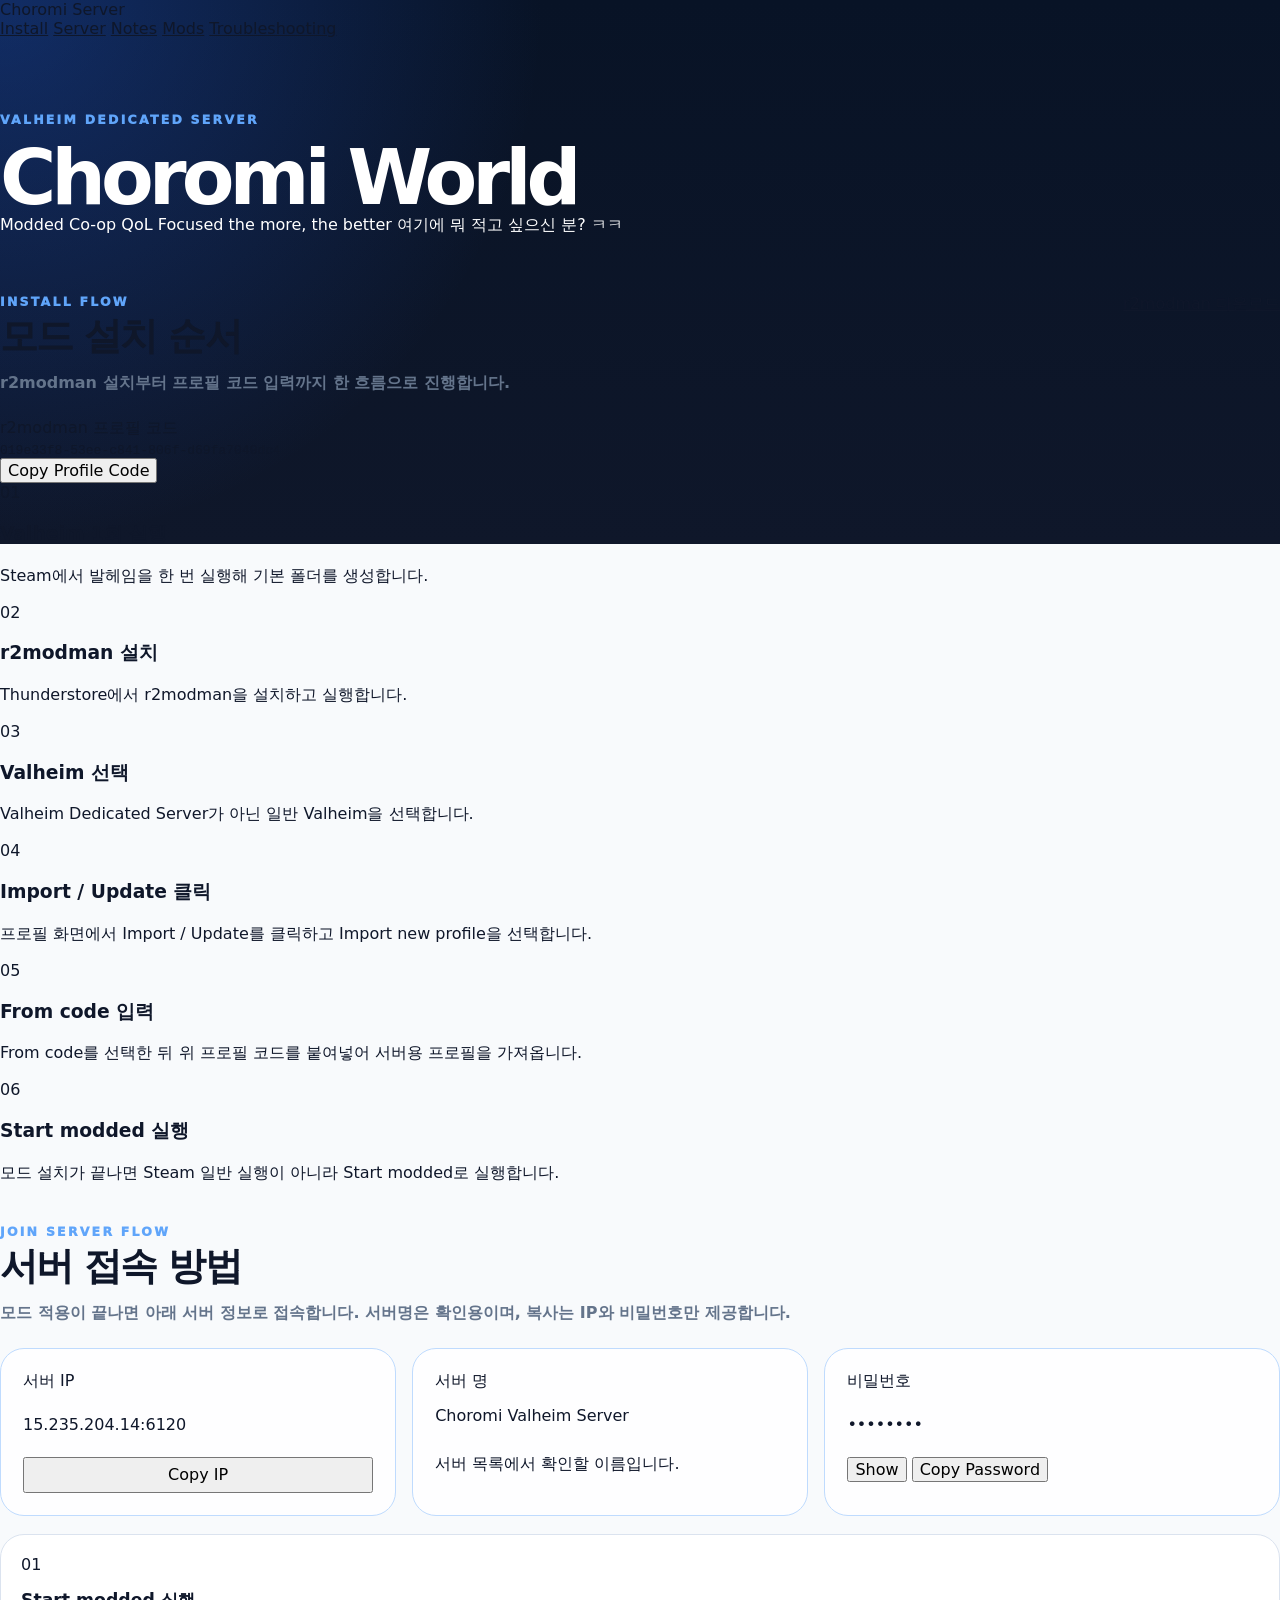
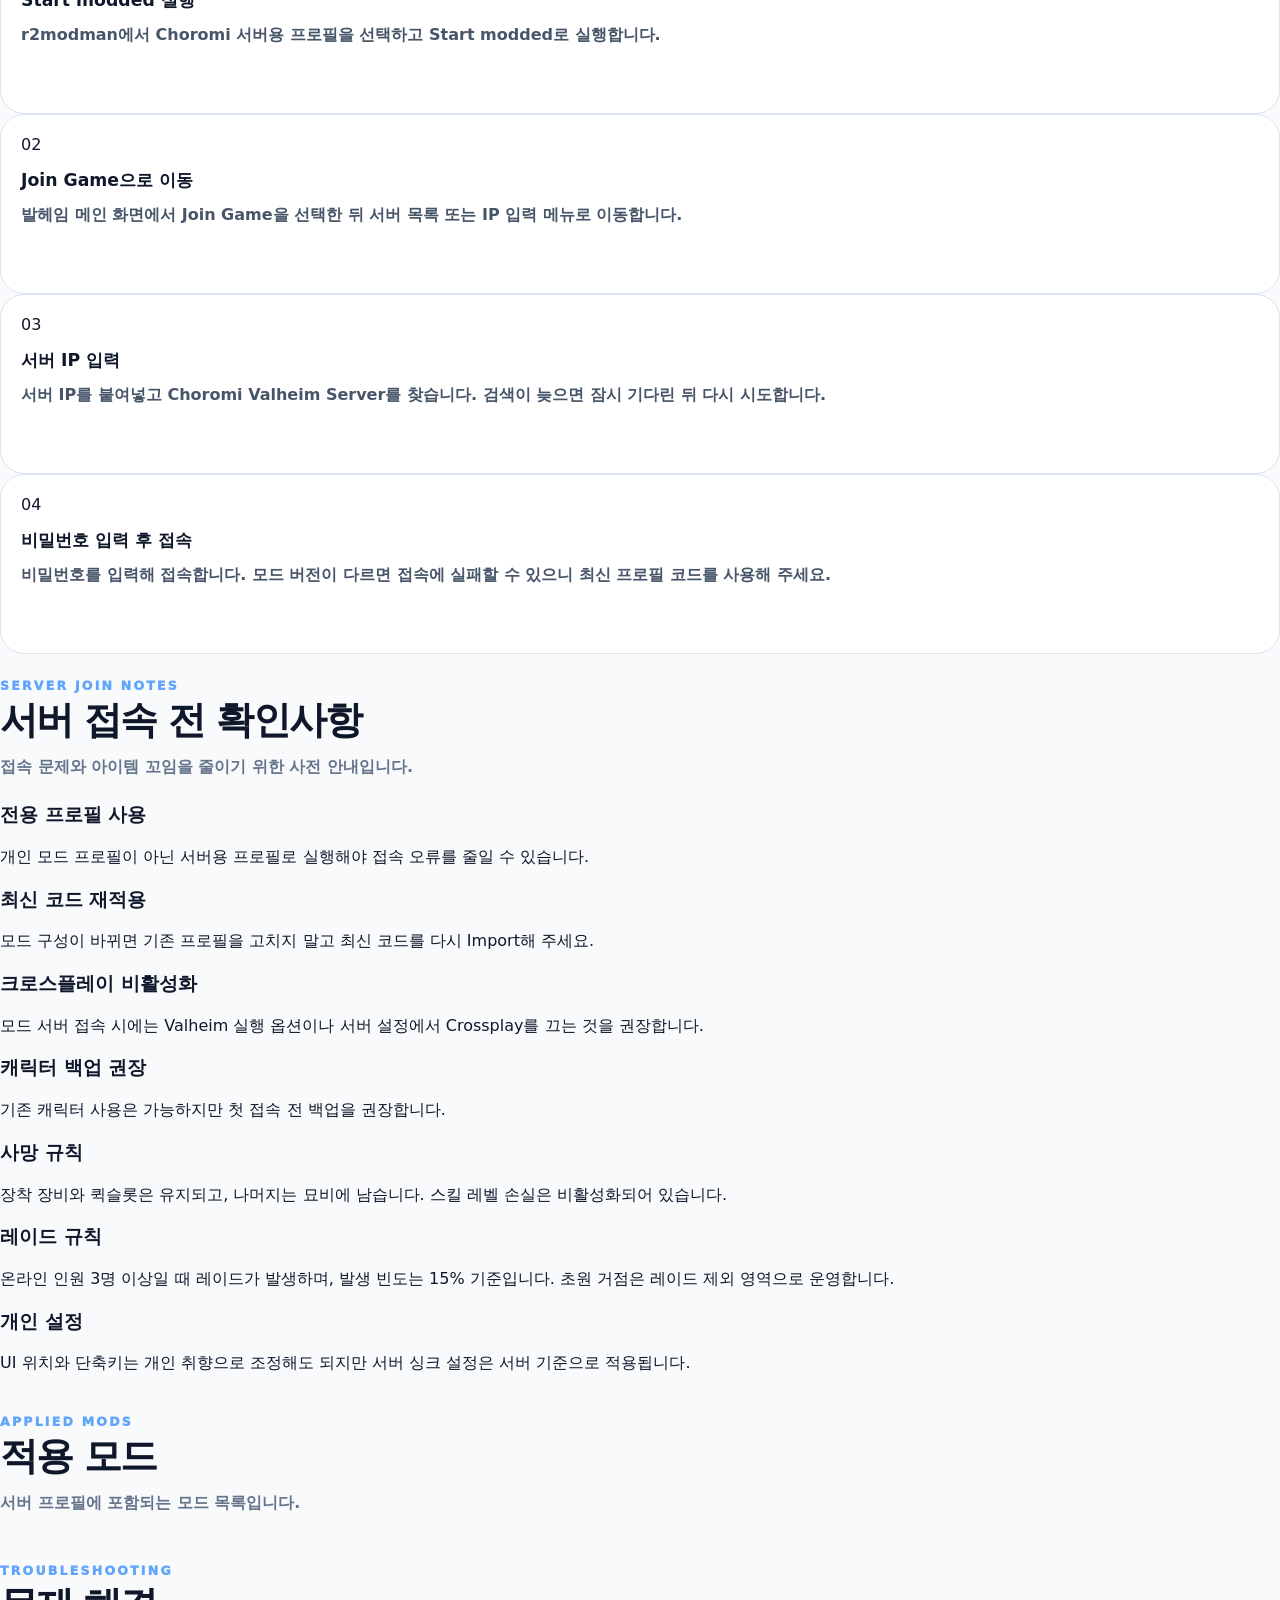
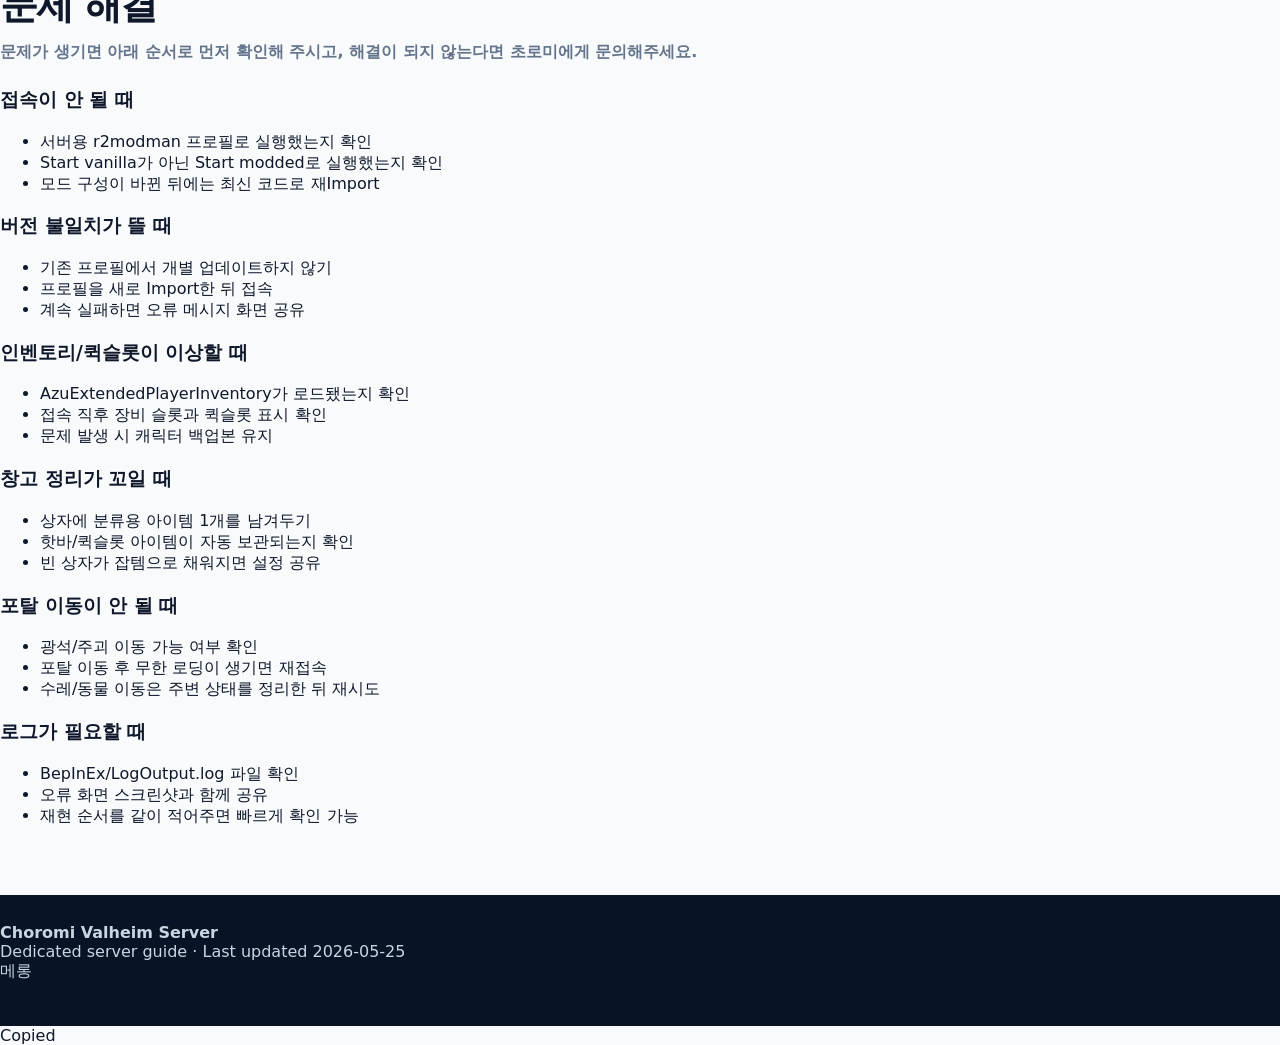
==== commit de75a32e: "Update index.html" ====
--- a/index.html
+++ b/index.html
@@ -32,6 +32,7 @@
           <span class="pill">Modded Co-op</span>
           <span class="pill">QoL Focused</span>
           <span class="pill">the more, the better</span>
+          <span class="pill">여기에 뭐 적고 싶으신 분? ㅋㅋ</span>
         </div>
       </div>
     </header>
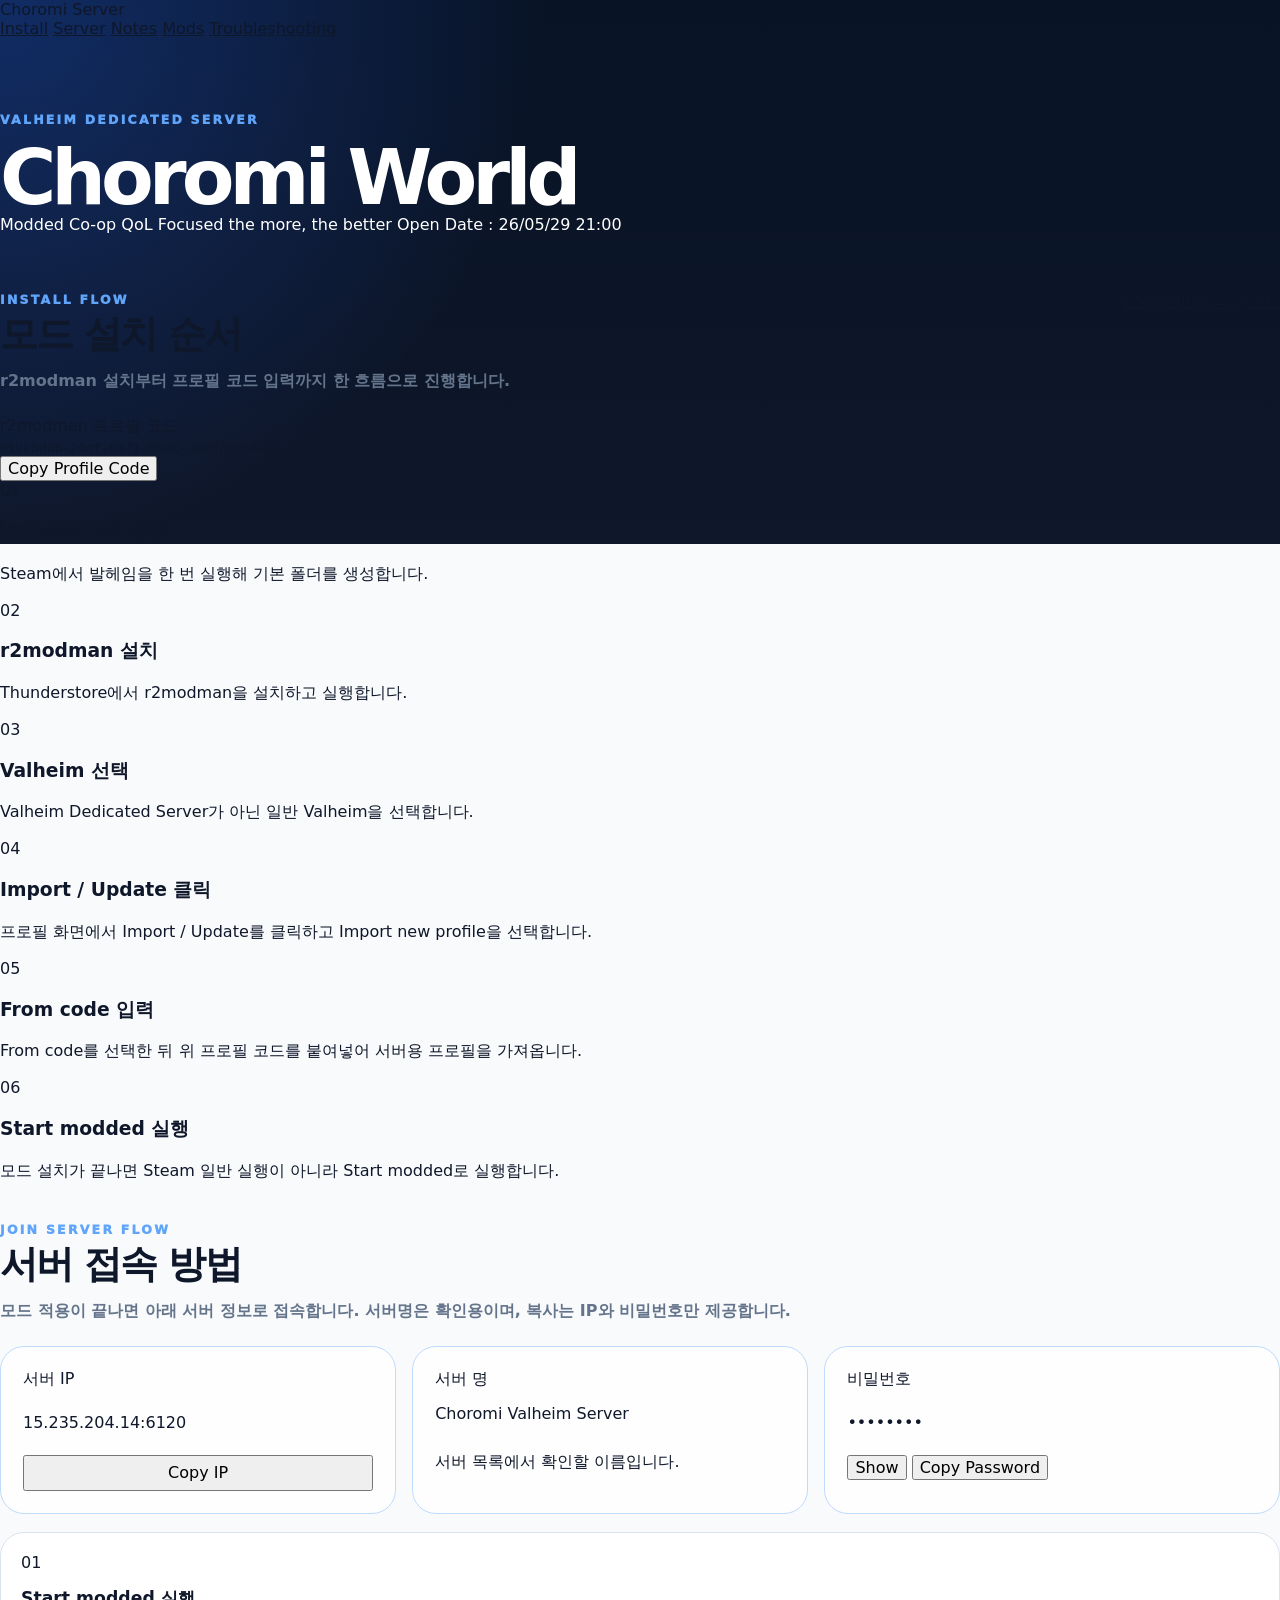
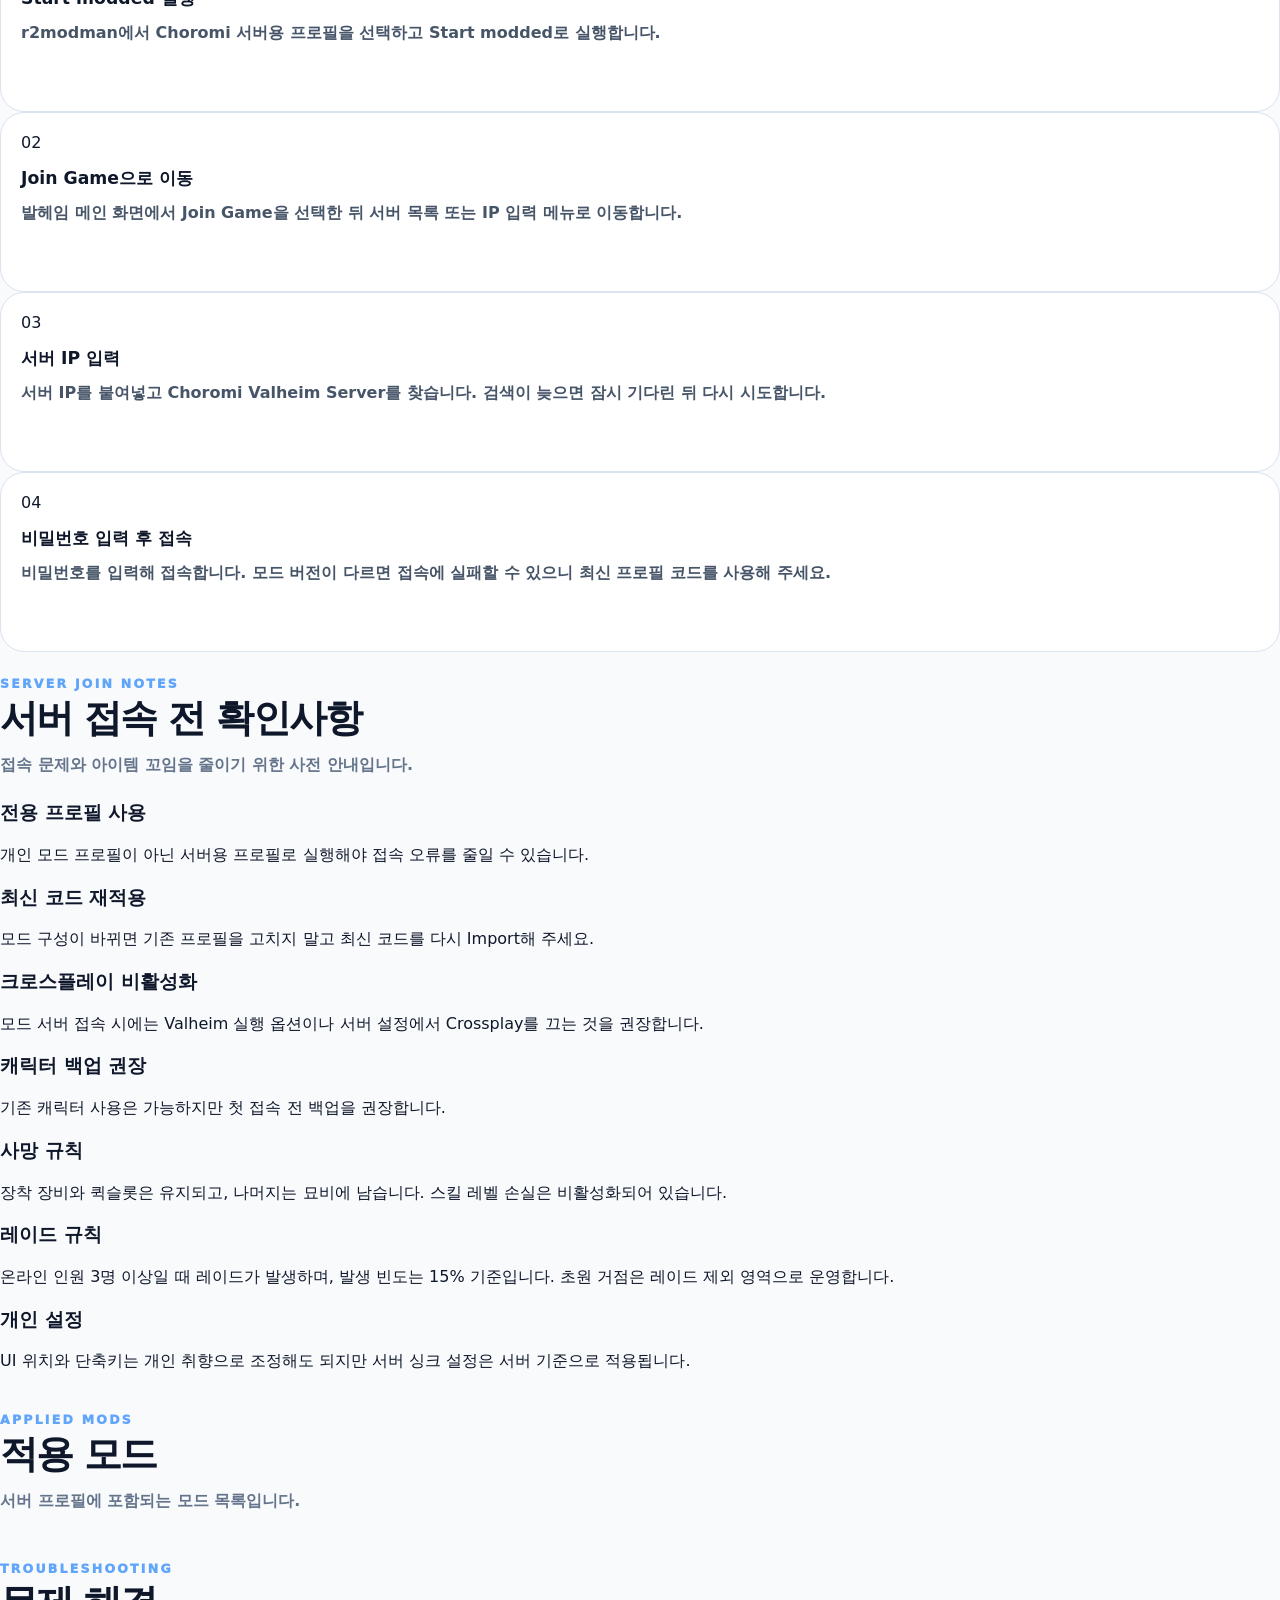
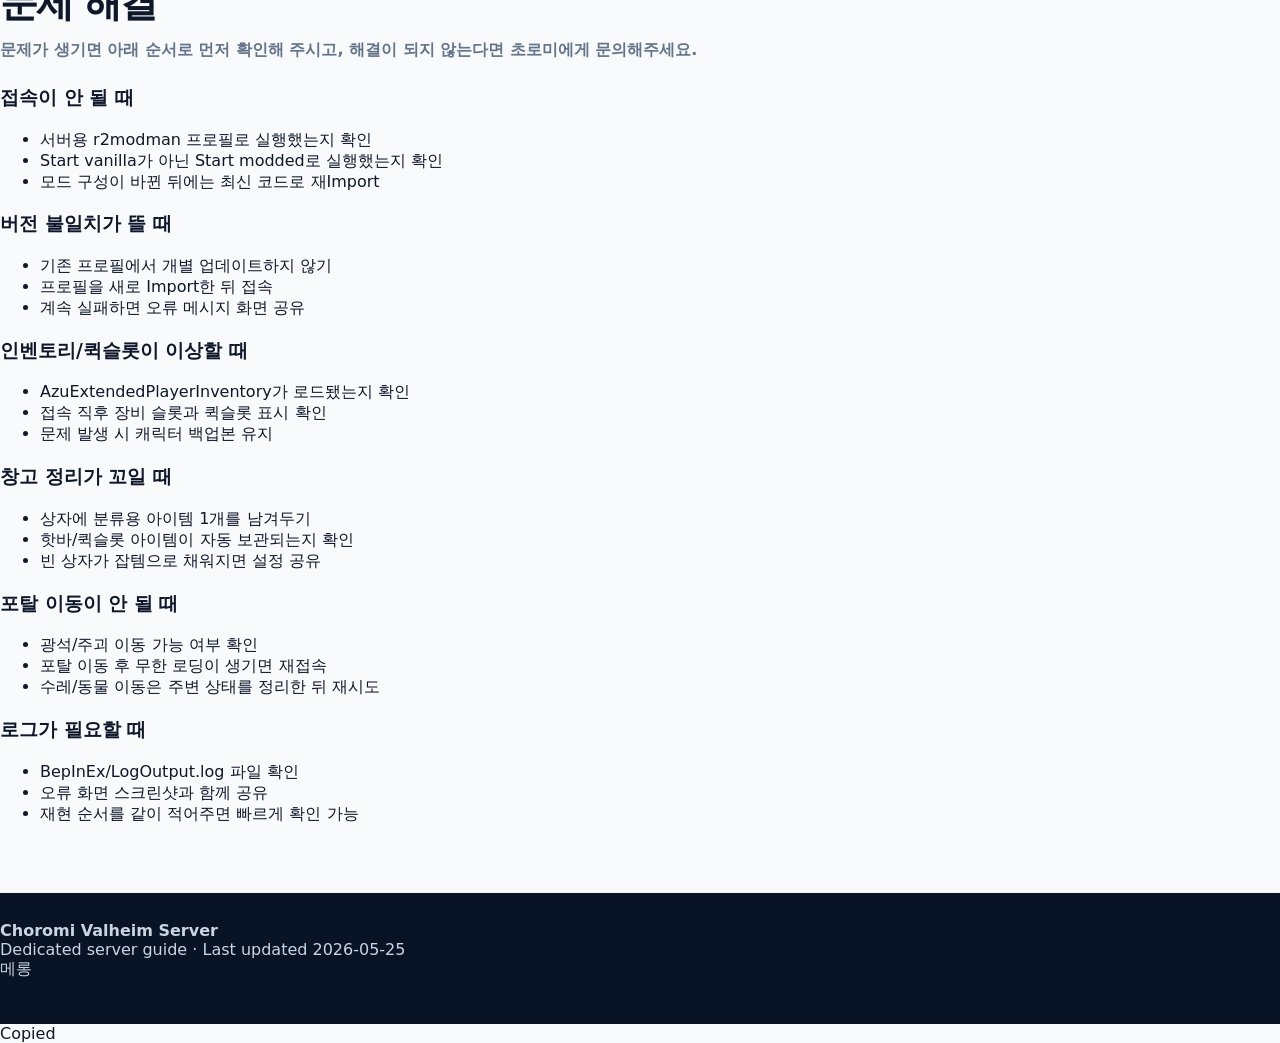
==== commit f7bb2a34: "Update index.html 모드 코드 최신화" ====
--- a/index.html
+++ b/index.html
@@ -32,7 +32,8 @@
           <span class="pill">Modded Co-op</span>
           <span class="pill">QoL Focused</span>
           <span class="pill">the more, the better</span>
-          <span class="pill">여기에 뭐 적고 싶으신 분? ㅋㅋ</span>
+          <span class="pill">Open Date : 26/05/29 21:00</span>
+
         </div>
       </div>
     </header>
@@ -53,7 +54,7 @@
           <div class="profile-code-inline">
             <div>
               <div class="inline-label">r2modman 프로필 코드</div>
-              <code id="profile-code">019e33f8-53ee-c841-806f-d69fa7040dc4</code>
+              <code id="profile-code">019e5dd5-26cf-0871-06dc-d5c57ed64a3b</code>
             </div>
             <button class="btn small-btn" id="copy-btn" type="button">Copy Profile Code</button>
           </div>
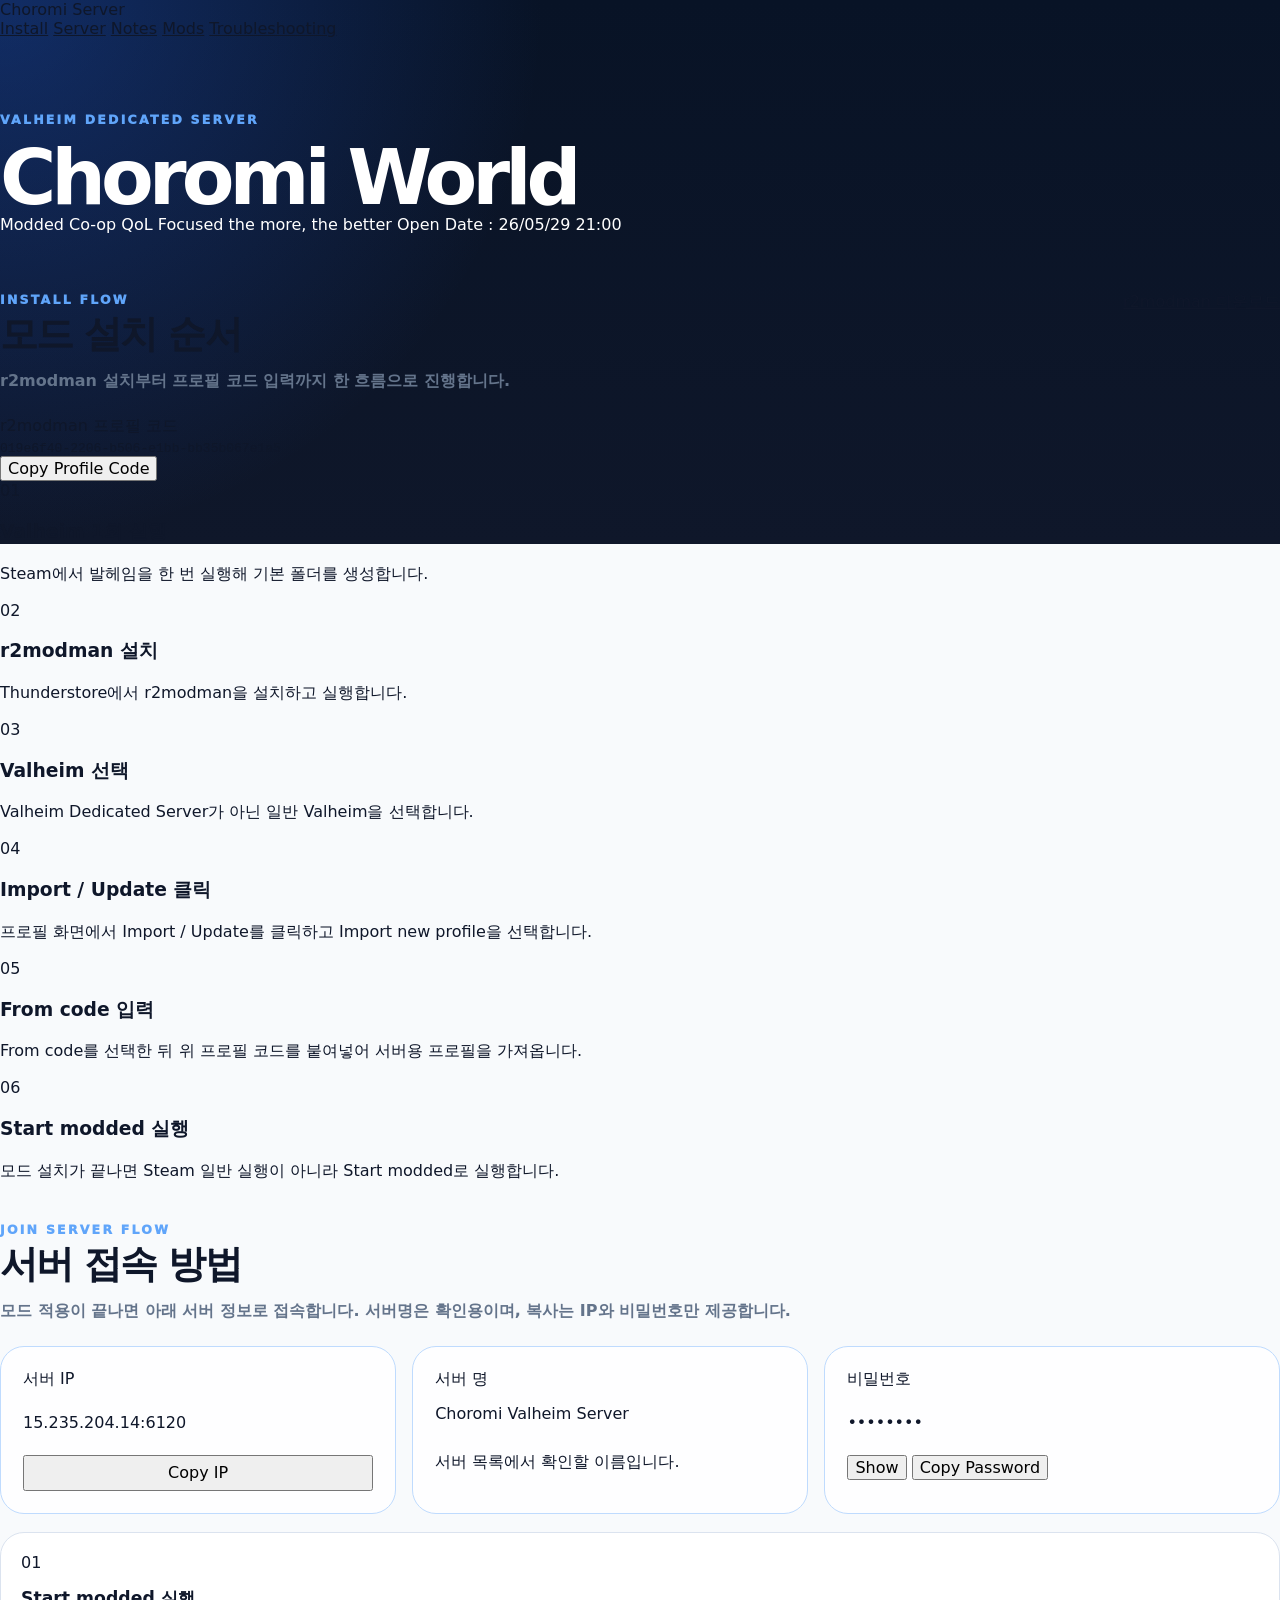
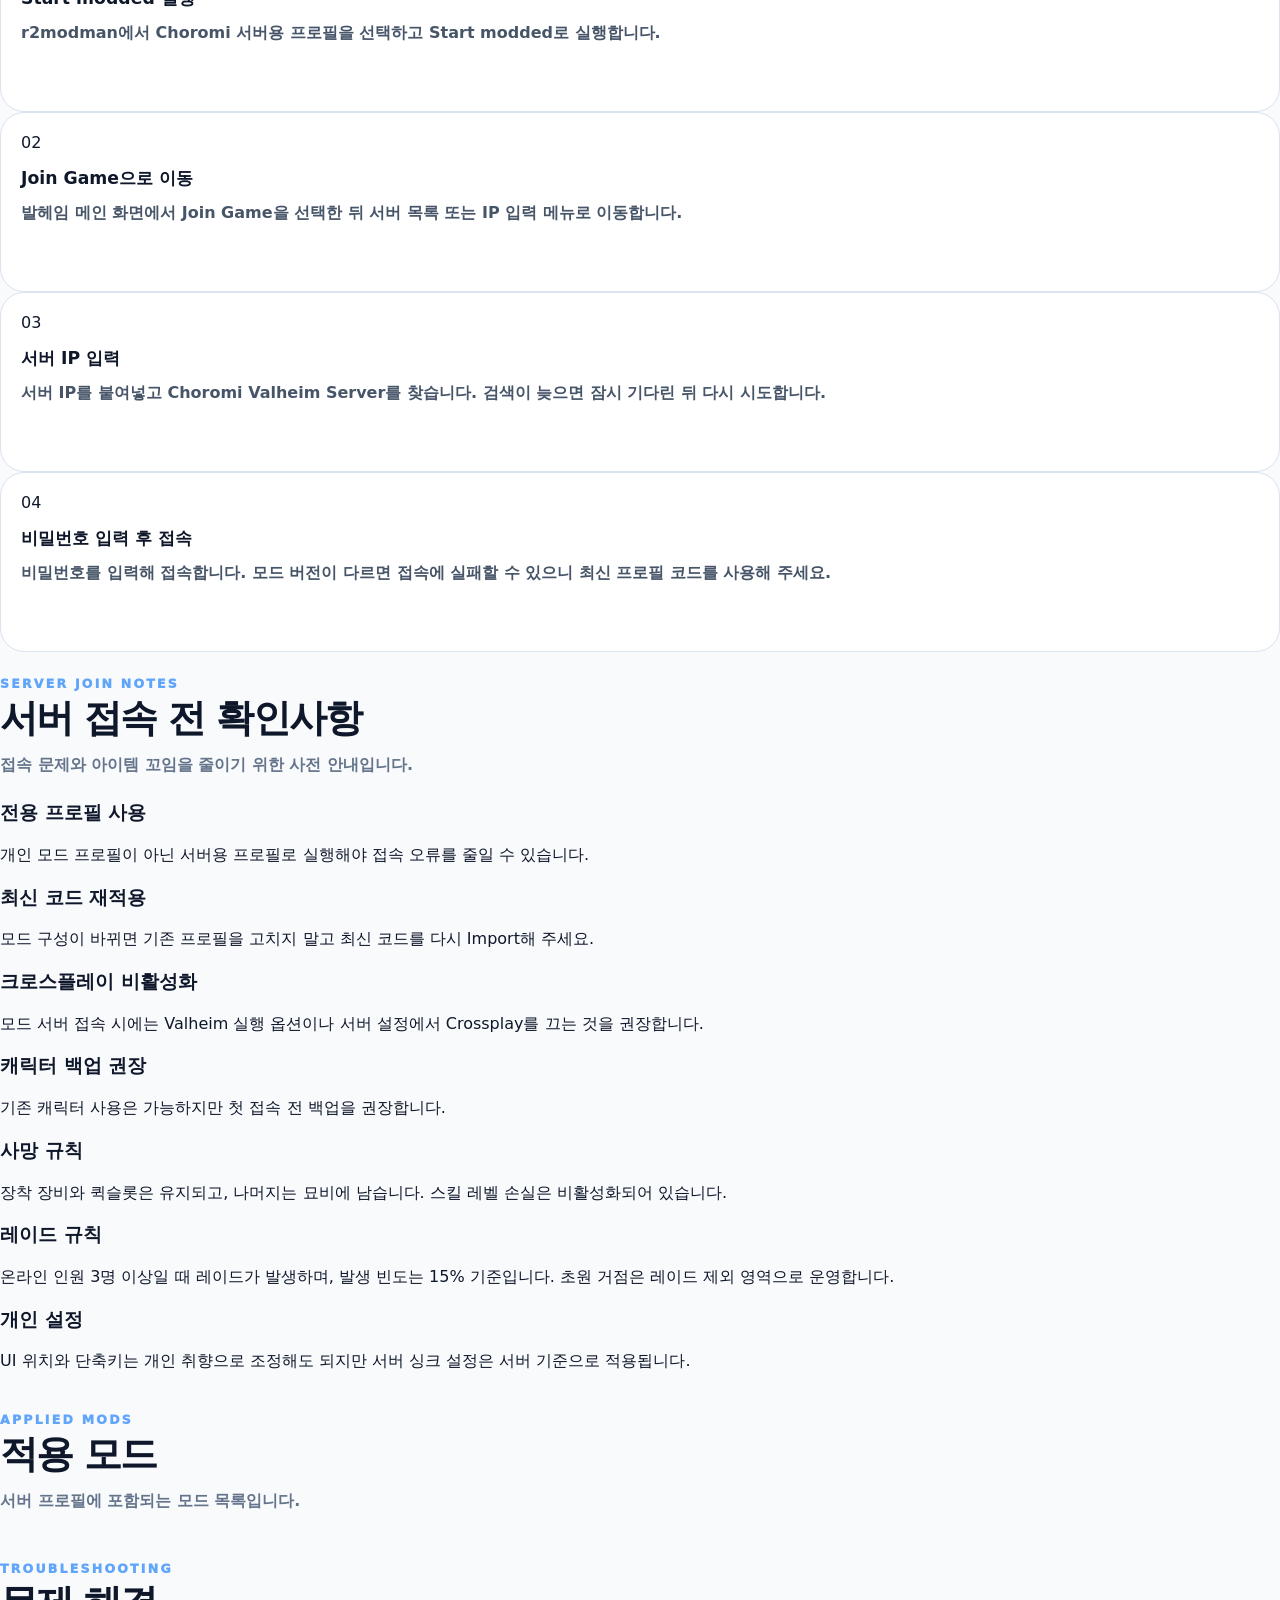
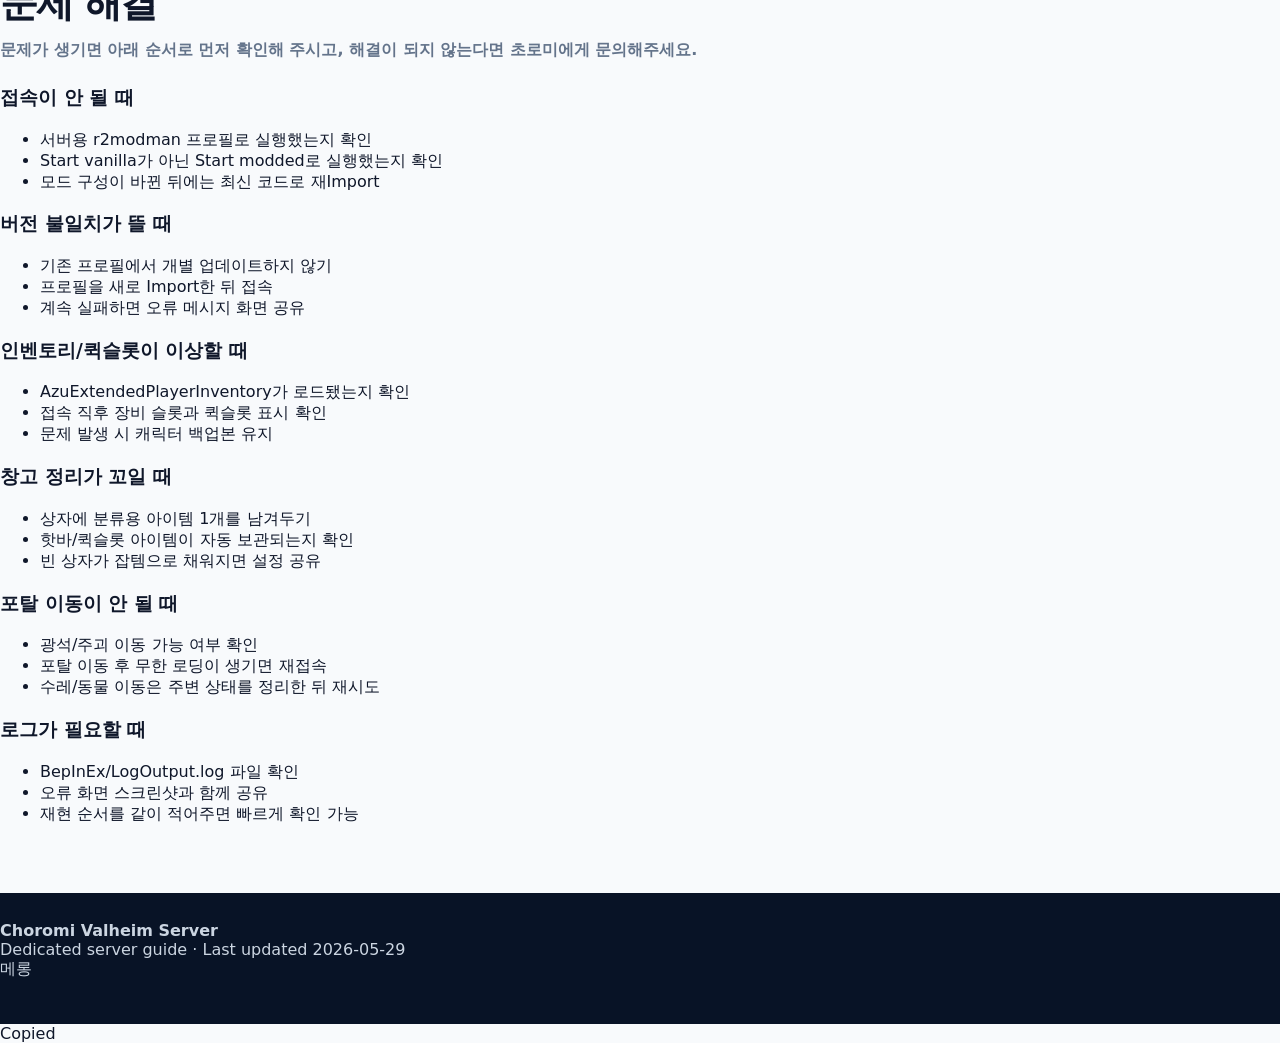
==== commit 72835d27: "index.html 업데이트" ====
--- a/index.html
+++ b/index.html
@@ -54,7 +54,7 @@
           <div class="profile-code-inline">
             <div>
               <div class="inline-label">r2modman 프로필 코드</div>
-              <code id="profile-code">019e5dd5-26cf-0871-06dc-d5c57ed64a3b</code>
+              <code id="profile-code">019e6f40-2206-b506-e1bb-bb35b067e1a5</code>
             </div>
             <button class="btn small-btn" id="copy-btn" type="button">Copy Profile Code</button>
           </div>
@@ -298,7 +298,7 @@
     <footer class="footer">
       <div>
         <strong>Choromi Valheim Server</strong><br />
-        <span>Dedicated server guide · Last updated 2026-05-25</span>
+        <span>Dedicated server guide · Last updated 2026-05-29</span>
       </div>
       <div>메롱</div>
     </footer>
